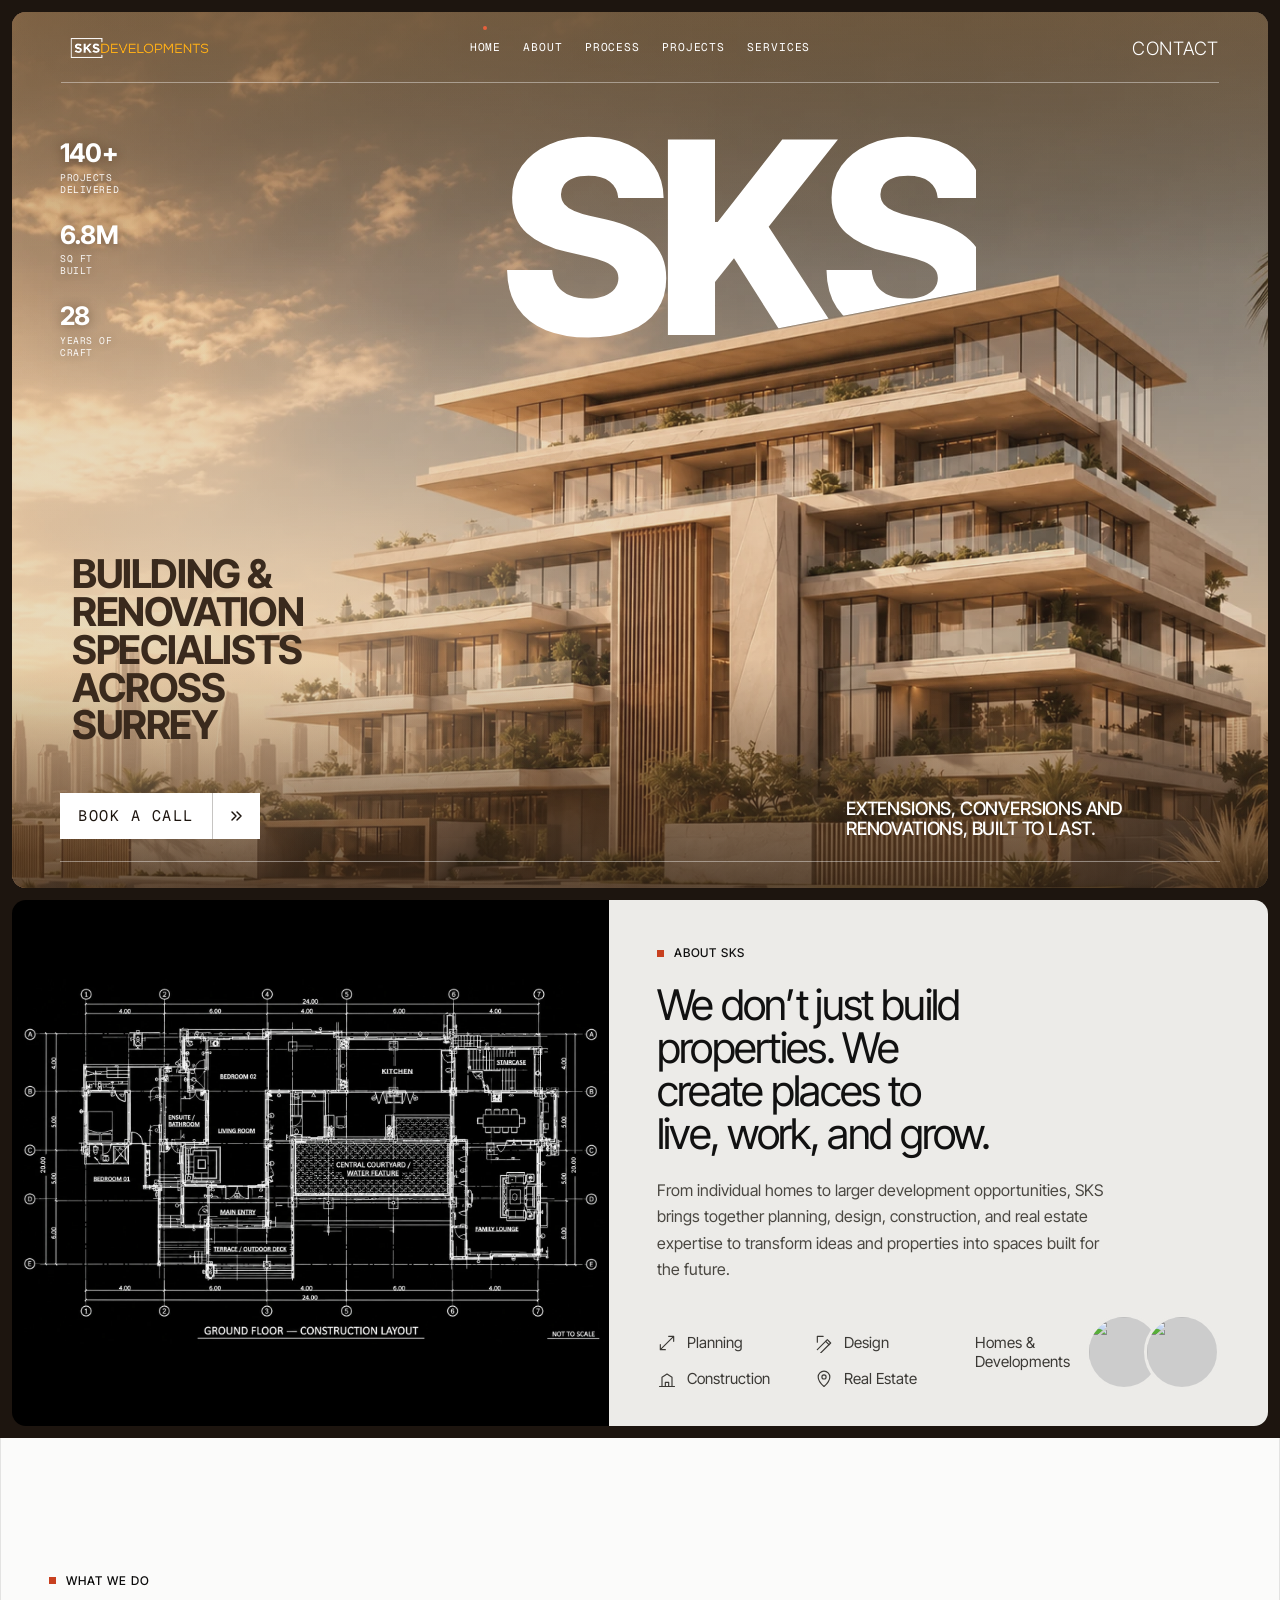
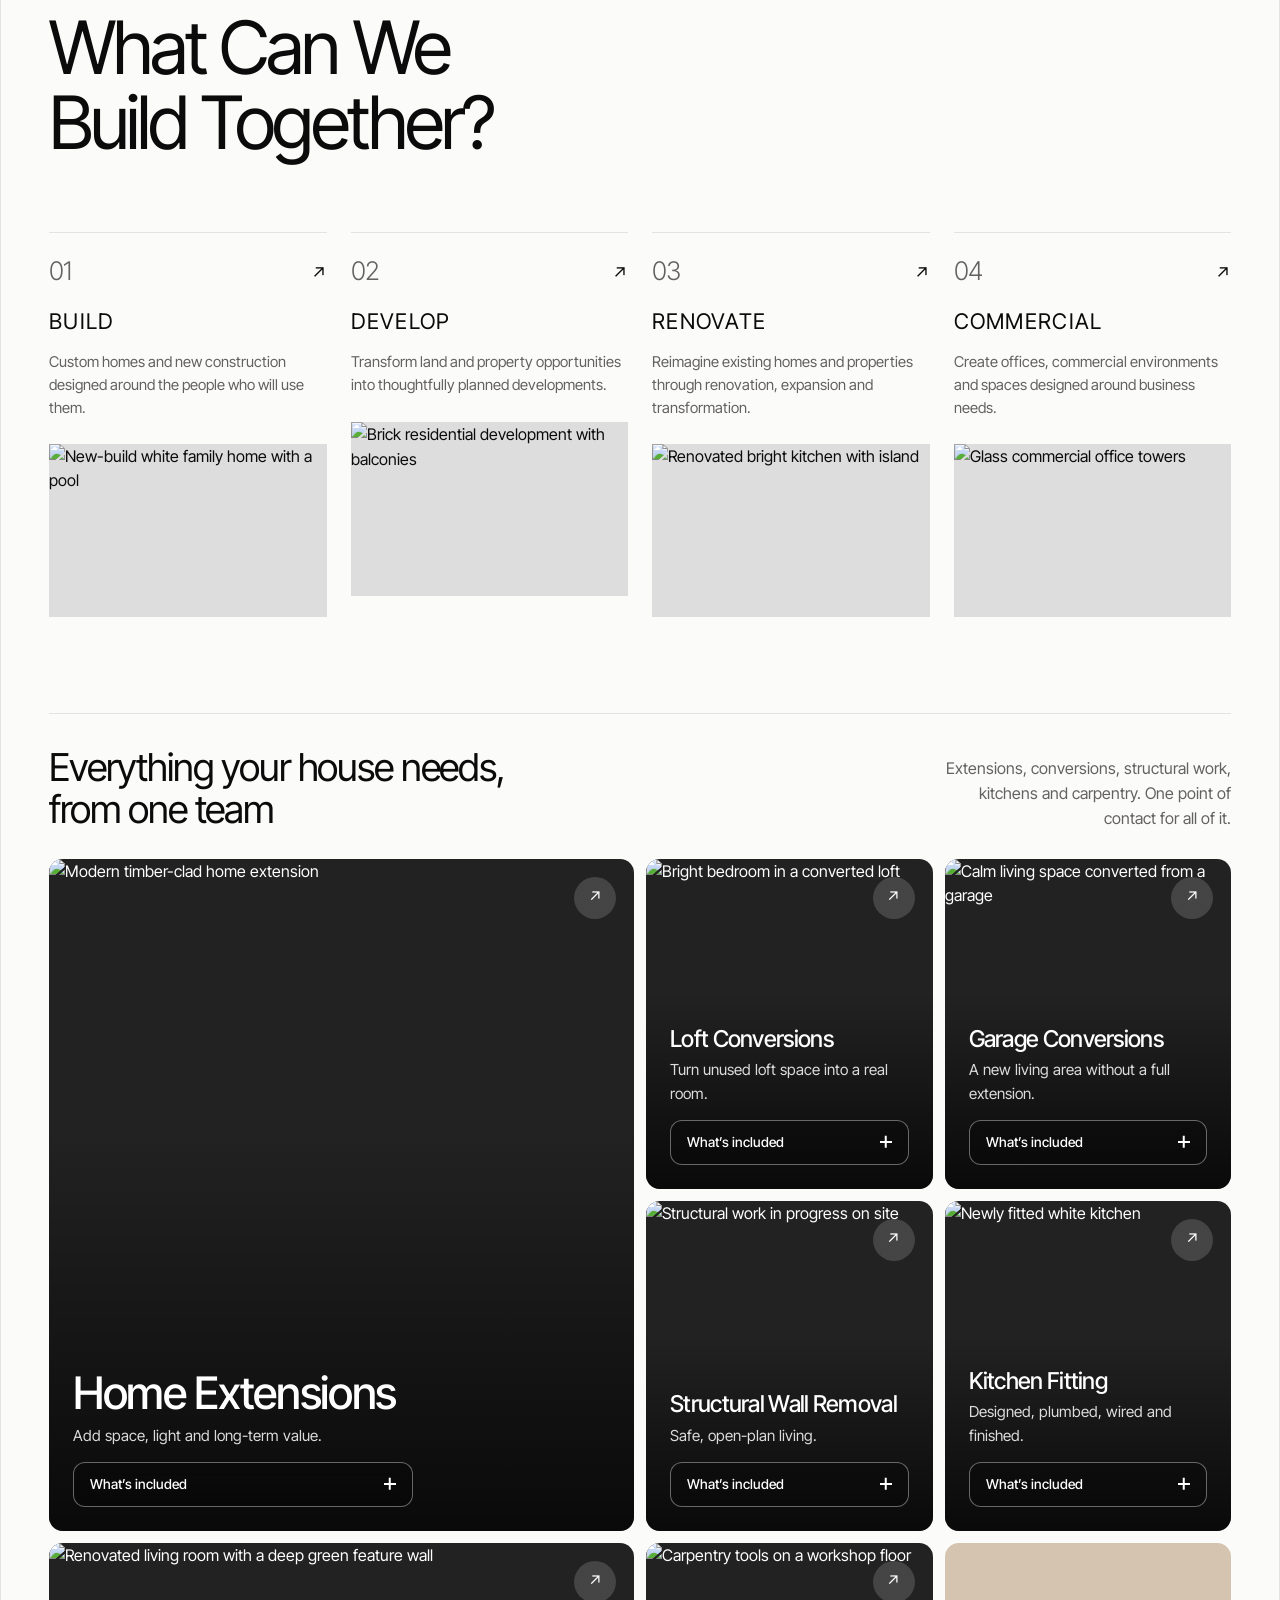
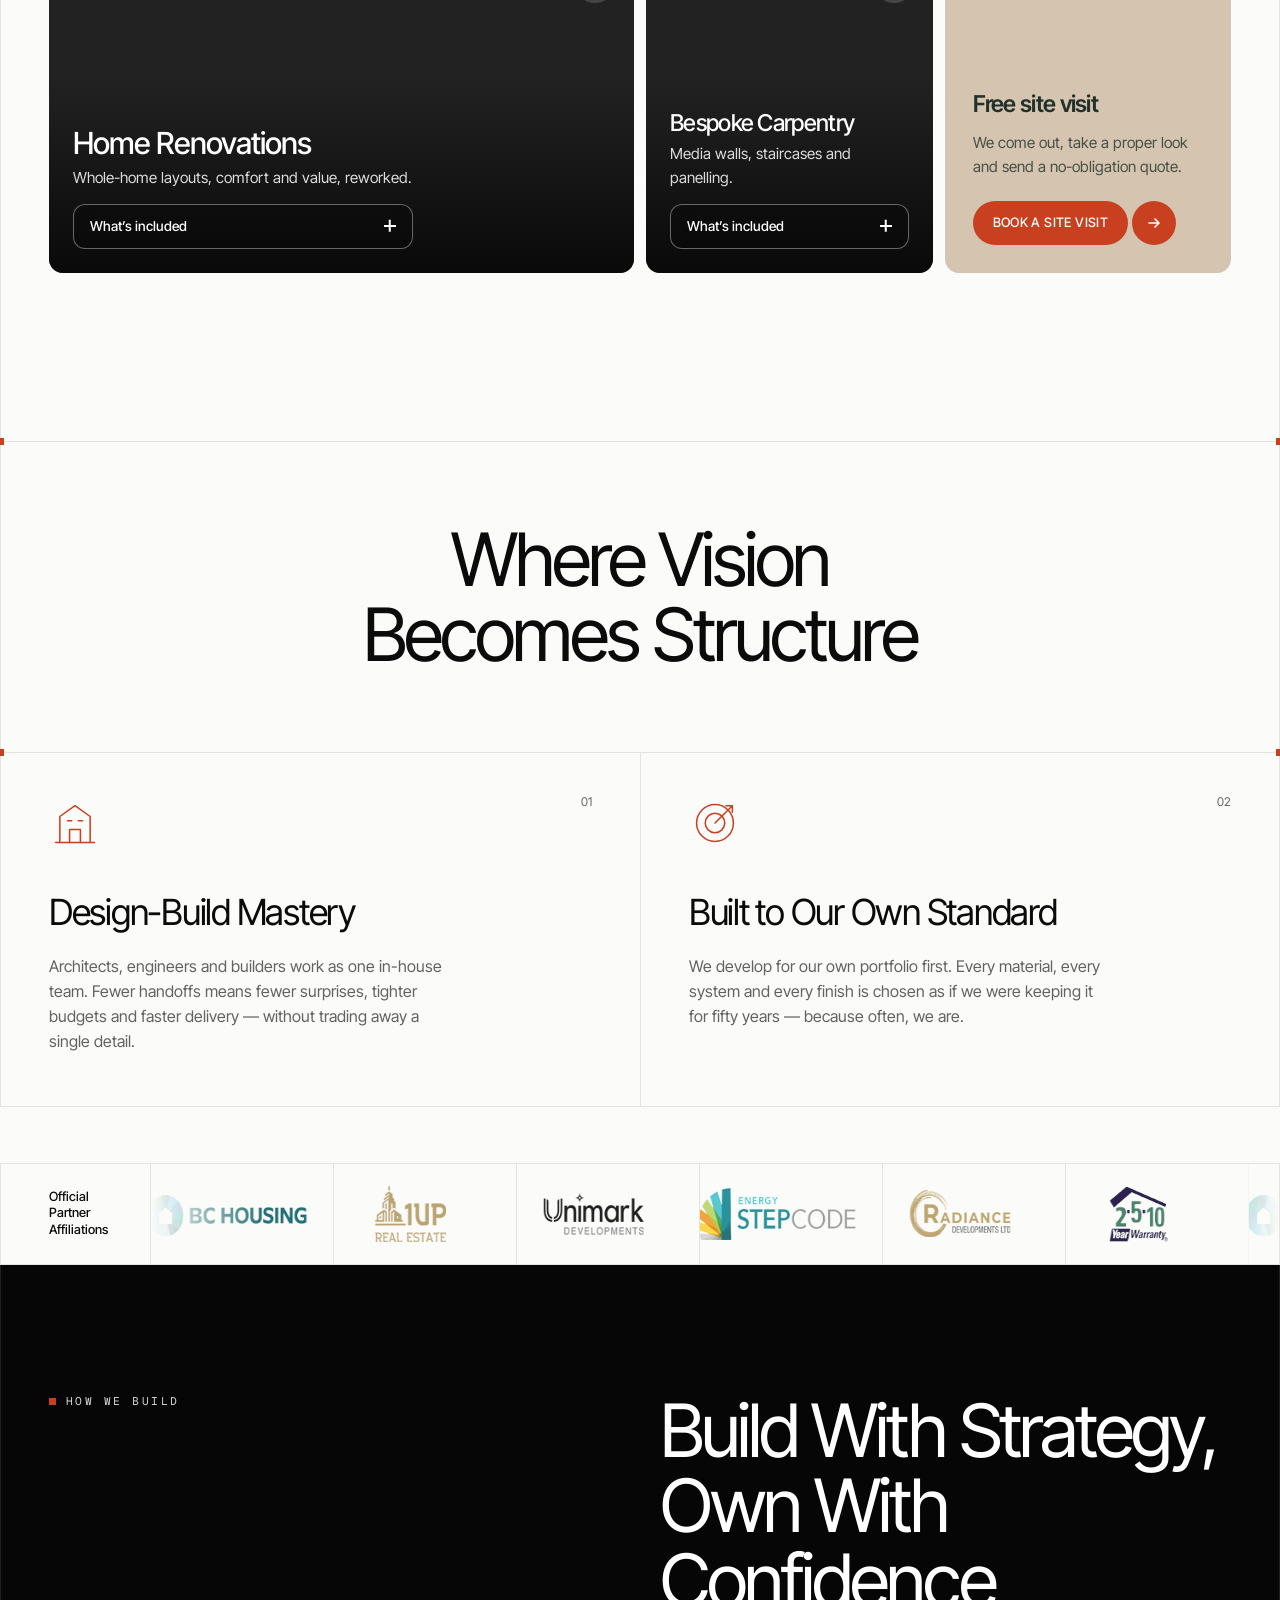
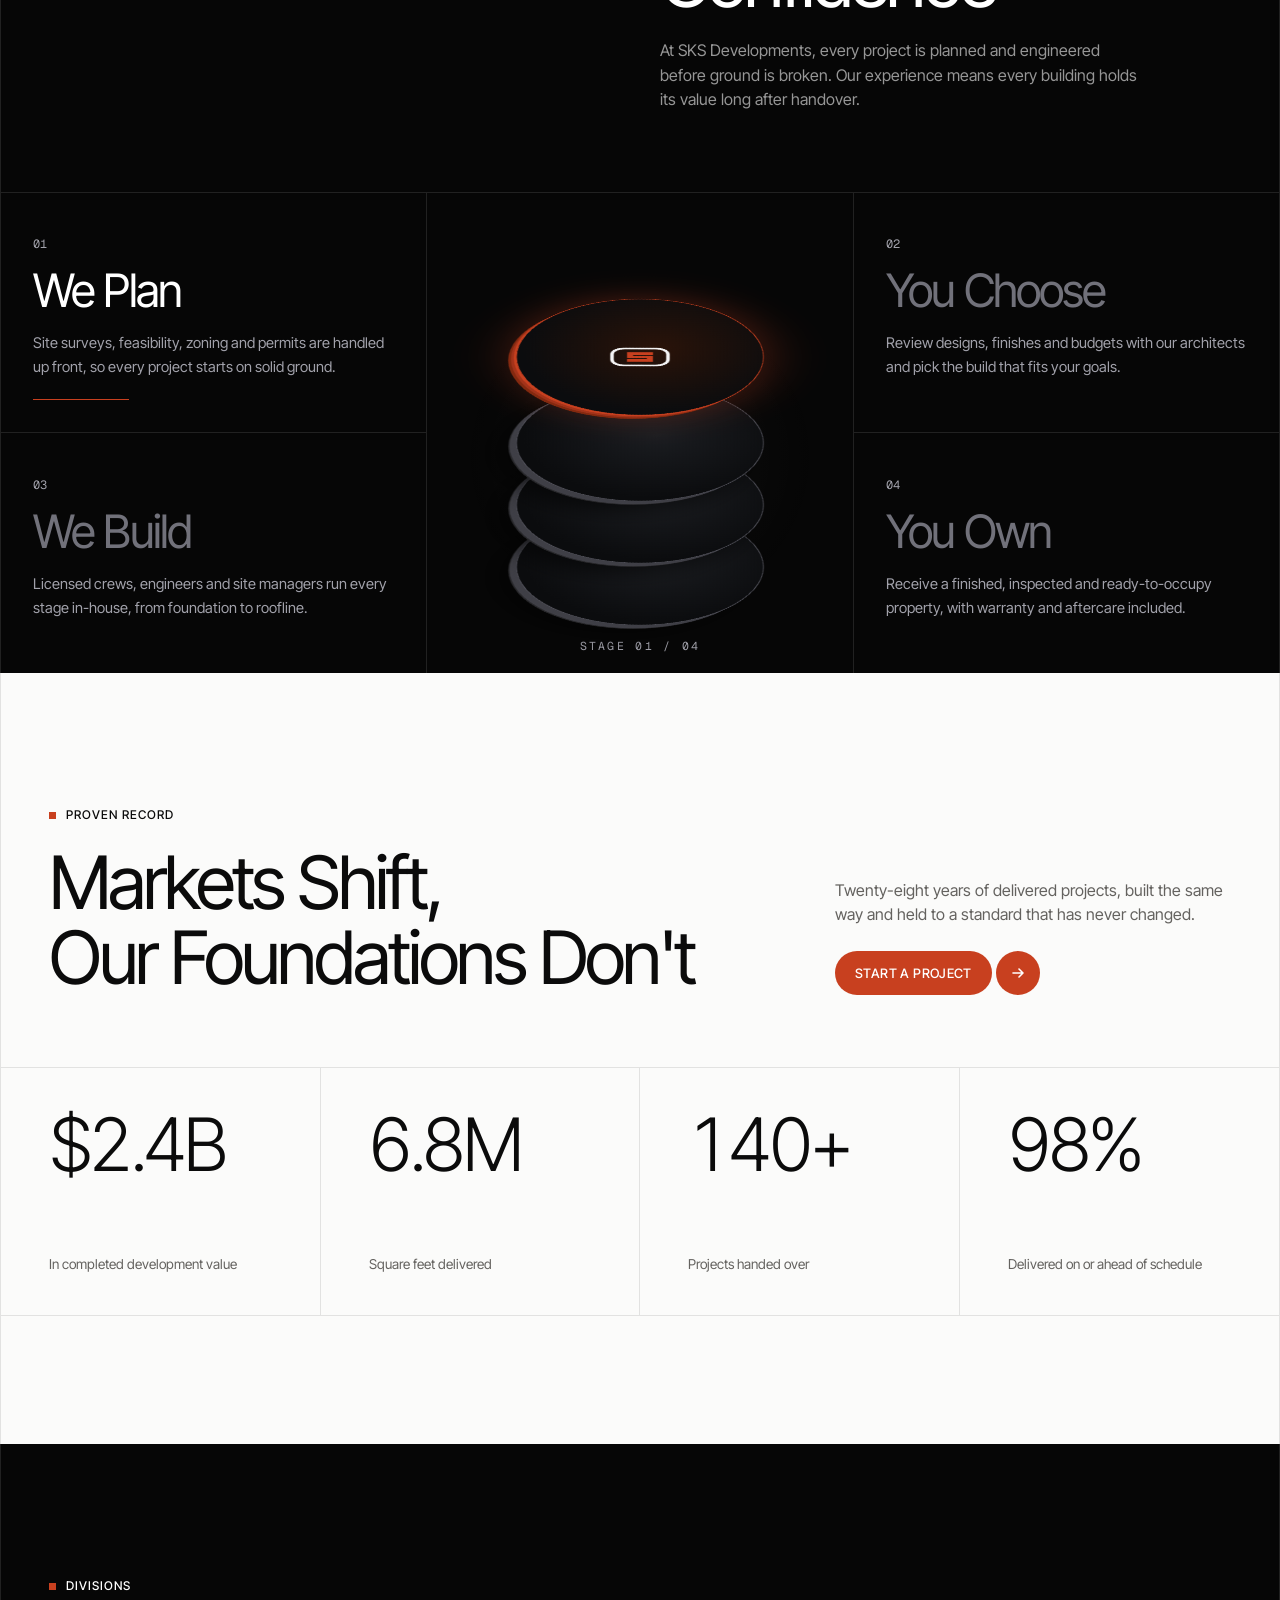
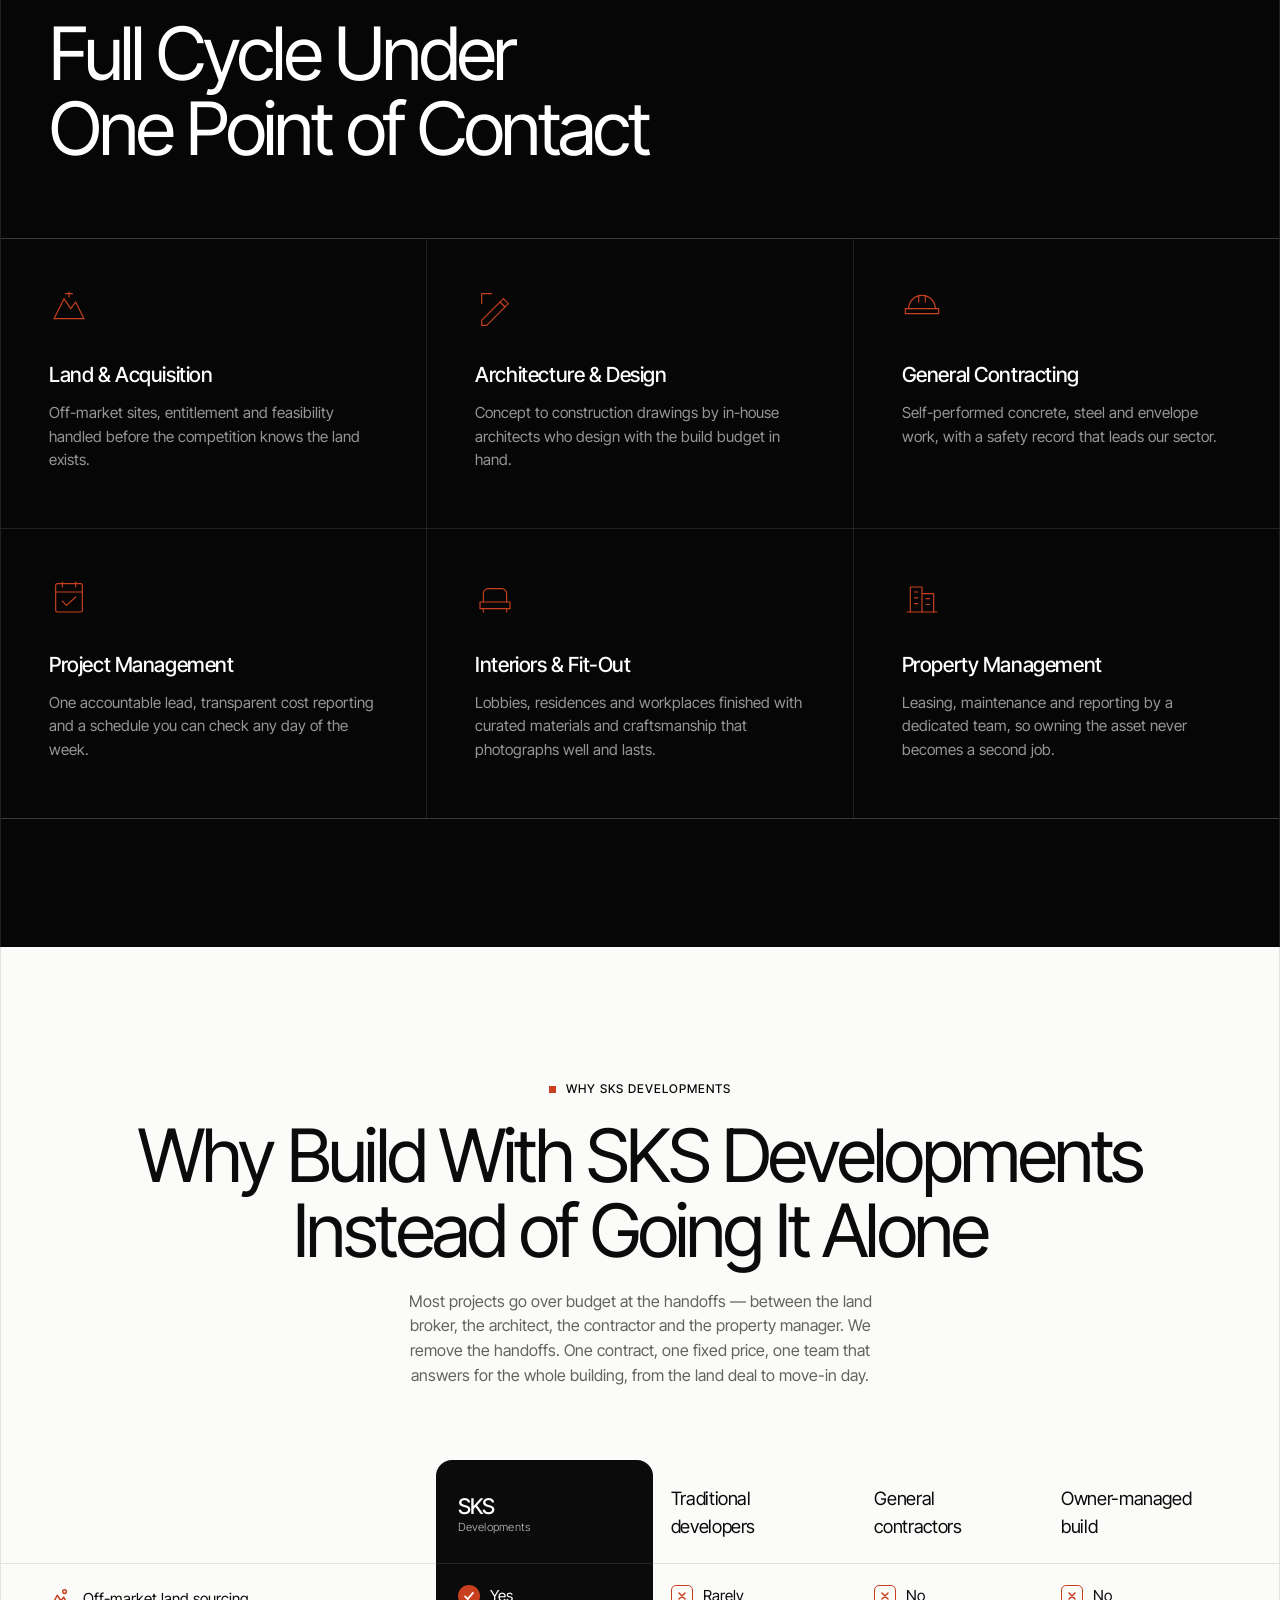
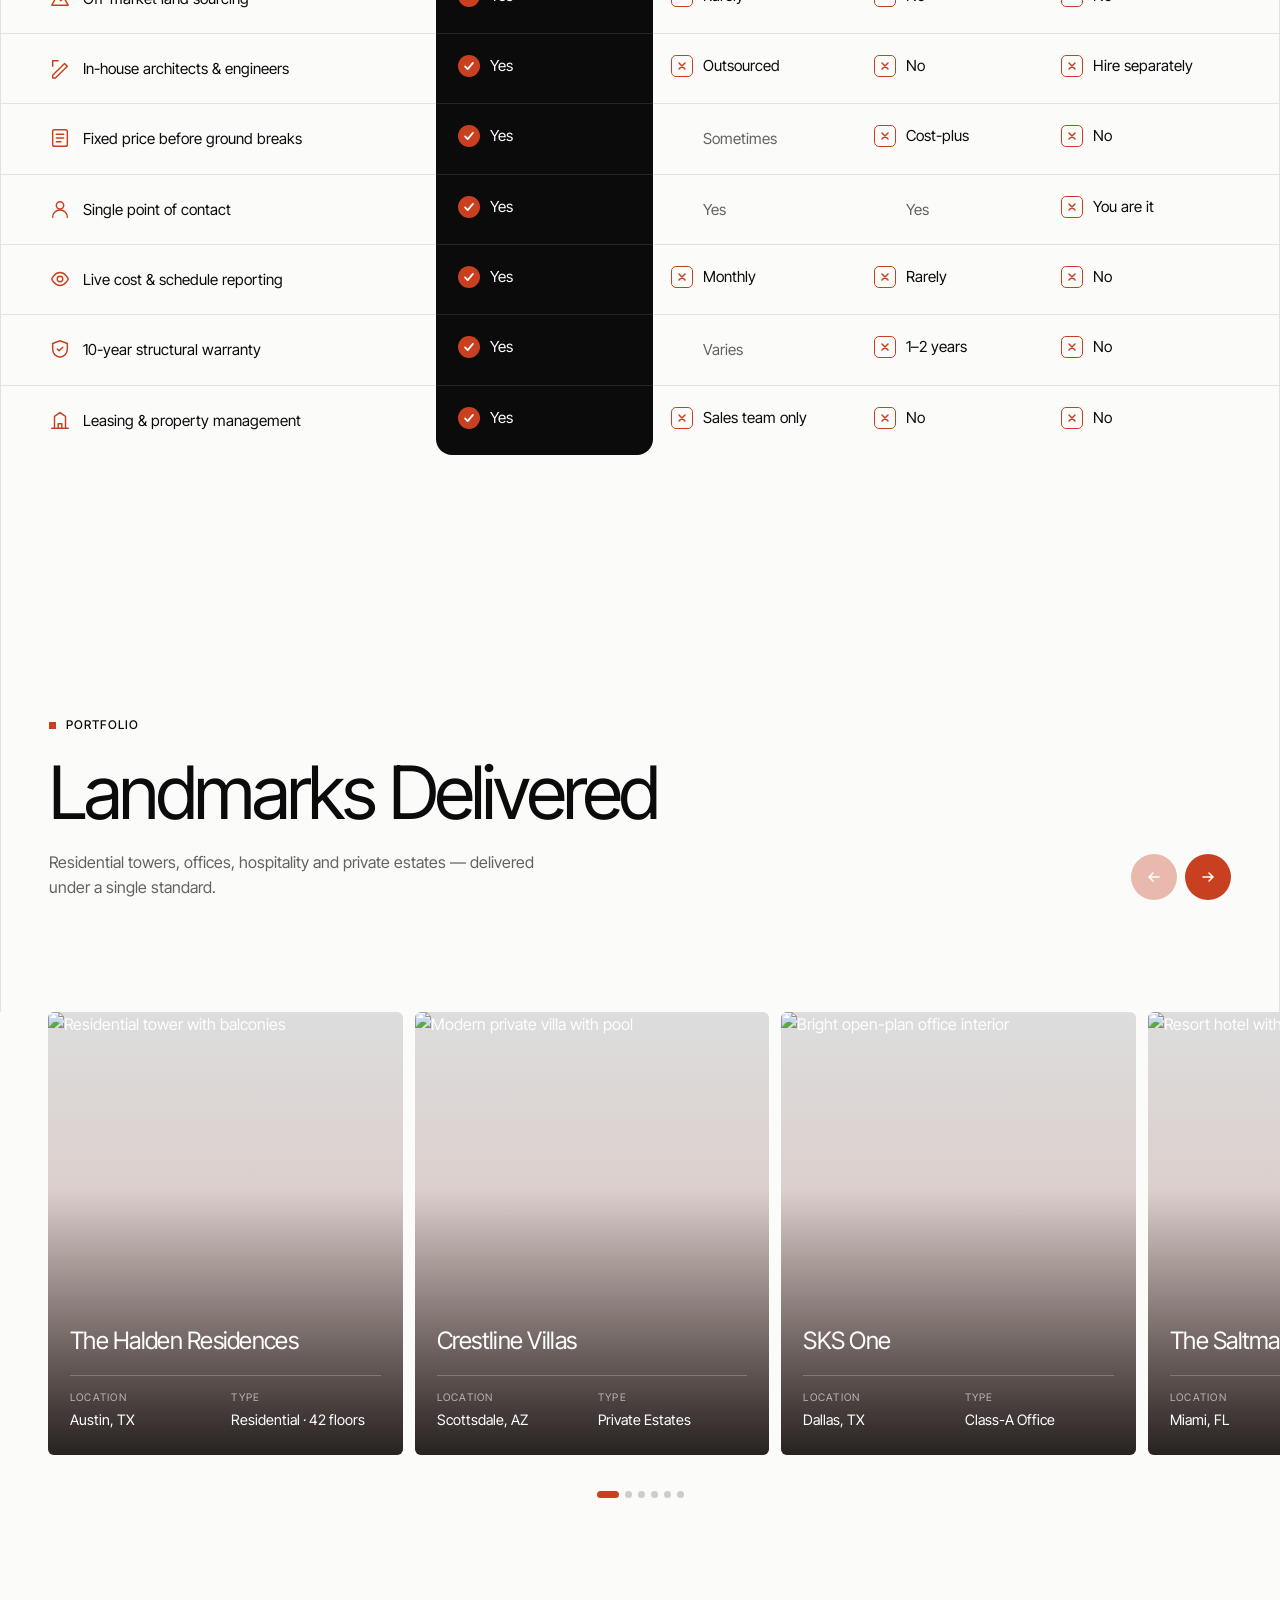
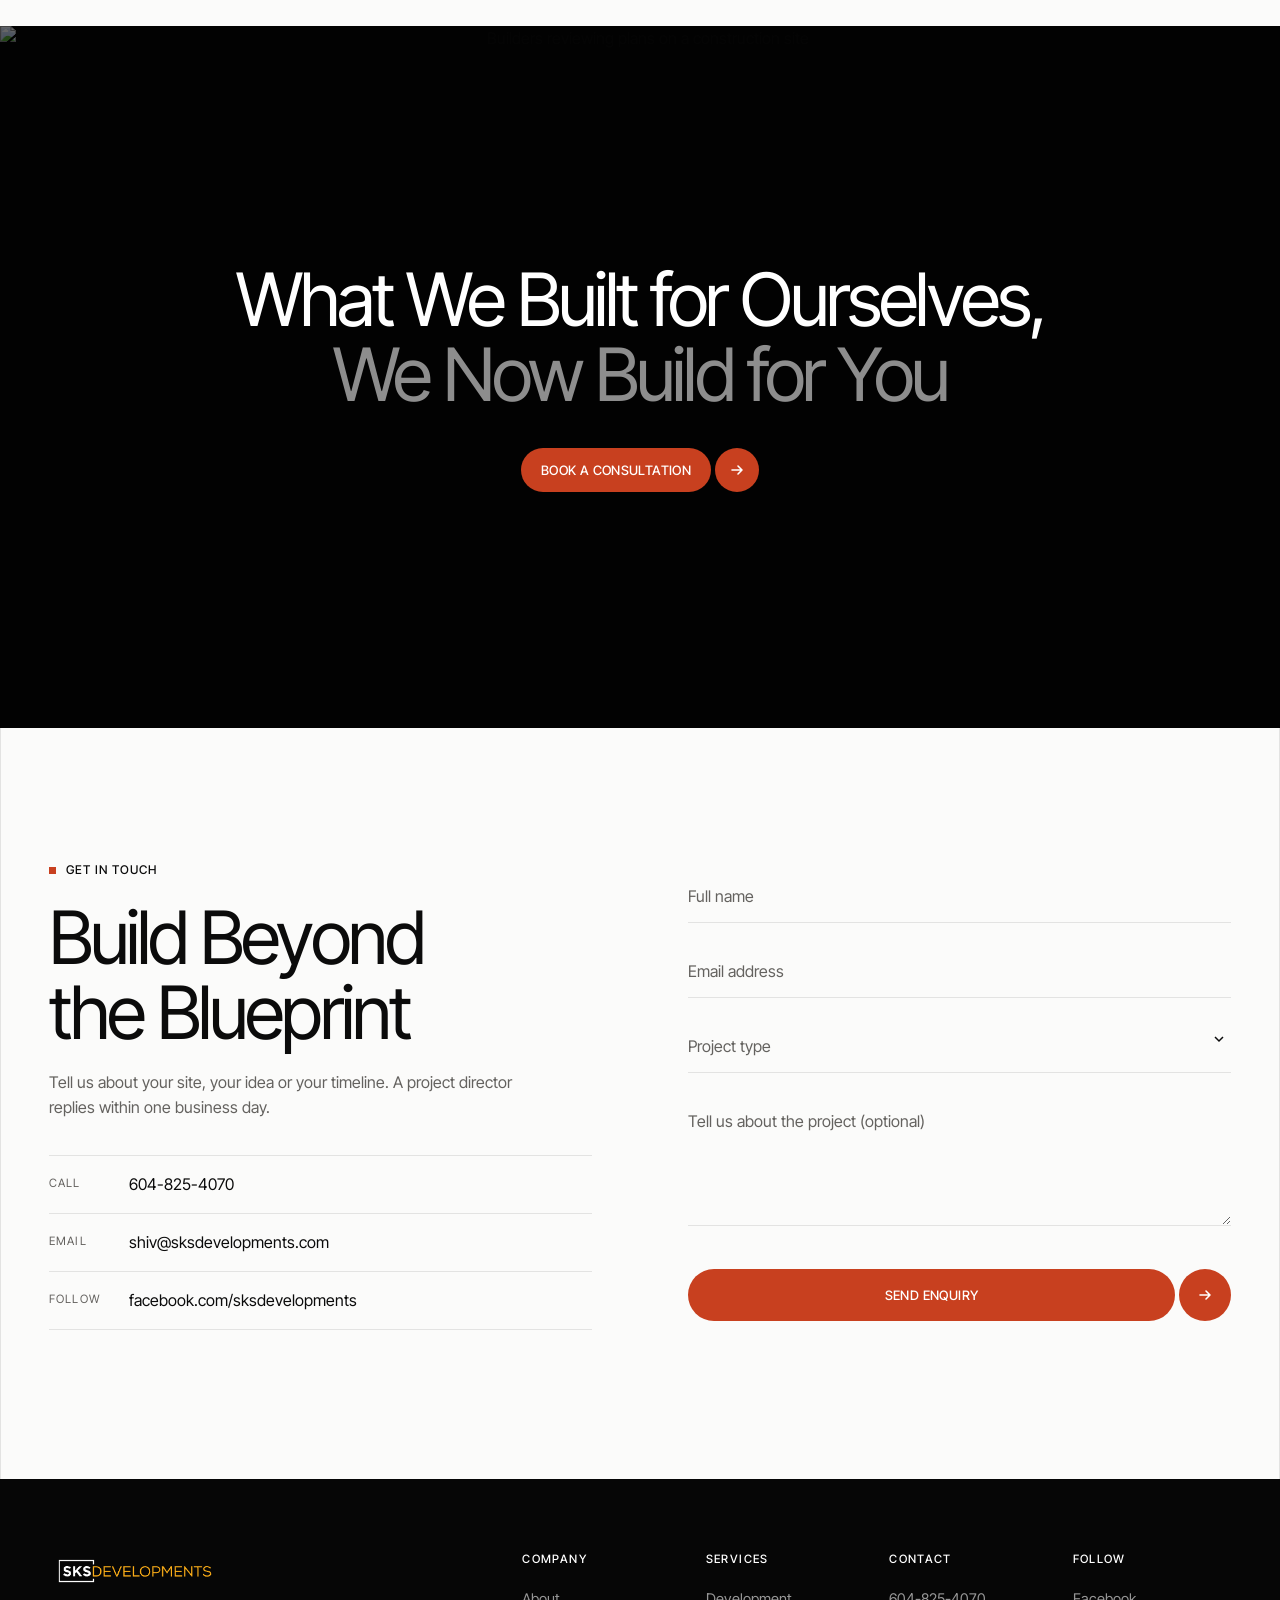
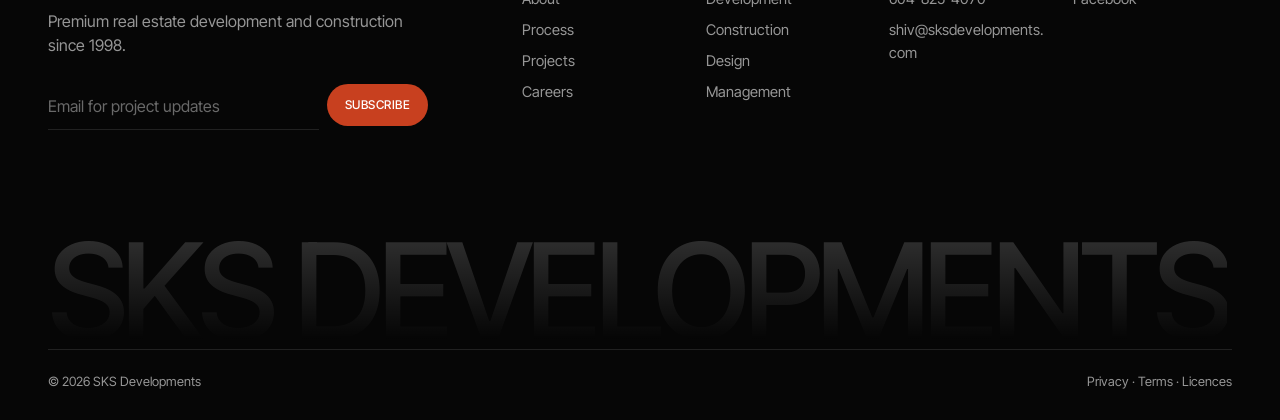
==== index.html @ fcfcc45a "SKS Developments landing page Static, mobile-first site: hero with layered building photo, About SKS" ====
<!doctype html>
<html lang="en">
<head>
  <meta charset="utf-8" />
  <meta name="viewport" content="width=device-width, initial-scale=1, viewport-fit=cover" />
  <title>SKS Developments | Real Estate Development & Construction</title>
  <meta name="description" content="SKS Developments plans, designs and builds premium residential, commercial and mixed-use landmarks — from land to keys, under one roof." />
  <meta name="theme-color" content="#0a0a0a" />
  <link rel="preconnect" href="https://fonts.googleapis.com" />
  <link rel="preconnect" href="https://fonts.gstatic.com" crossorigin />
  <link href="https://fonts.googleapis.com/css2?family=Geist+Mono:wght@400;500&family=Inter+Tight:wght@300;400;500;600;700;800&display=swap" rel="stylesheet" />
  <link rel="stylesheet" href="styles.css?v=31" />
  <script>
    document.documentElement.classList.add('js');
    try {
      if (!localStorage.getItem('sks-visited') && !matchMedia('(prefers-reduced-motion: reduce)').matches)
        document.documentElement.classList.add('is-loading');
    } catch (e) {}
  </script>
</head>
<body>
  <a class="skip" href="#main">Skip to content</a>

  <!-- first-visit loader -->
  <div class="loader" aria-hidden="true">
    <div class="loader__inner">
      <div class="loader__building">
        <span class="floor" style="--i:0;--w:100%"></span>
        <span class="floor" style="--i:1;--w:90%"></span>
        <span class="floor" style="--i:2;--w:96%"></span>
        <span class="floor" style="--i:3;--w:84%"></span>
        <span class="floor" style="--i:4;--w:90%"></span>
        <span class="floor" style="--i:5;--w:74%"></span>
        <span class="floor floor--roof" style="--i:6;--w:80%"></span>
        <span class="loader__crane"></span>
      </div>
      <p class="loader__brand"><span><img src="images/sks-logo-white.png" alt="" width="300" height="69" /></span></p>
      <div class="loader__meta"><span class="loader__status">Laying foundations</span><span class="loader__count">000</span></div>
      <div class="loader__bar"><span></span></div>
    </div>
  </div>

  <!-- ============ HEADER ============ -->
  <header class="header" id="top">
    <div class="header__inner">
      <a href="#top" class="logo" aria-label="SKS Developments home"><img class="logo__img" src="images/sks-logo-white.png" alt="SKS Developments" width="300" height="69" /></a>

      <nav class="nav" aria-label="Primary">
        <a href="#top">Home</a>
        <a href="#about-us">About</a>
        <a href="#process">Process</a>
        <a href="#portfolio">Projects</a>
        <a href="#services">Services</a>
      </nav>

      <a href="#contact" class="header__contact">Contact</a>

      <span class="header__progress" aria-hidden="true"></span>
      <button class="burger" aria-label="Open menu" aria-expanded="false" aria-controls="mobile-menu">
        <span></span><span></span>
      </button>
    </div>
  </header>

  <div class="menu" id="mobile-menu" aria-hidden="true">
    <nav class="menu__nav" aria-label="Mobile">
      <a href="#about-us"><small>01</small>About</a>
      <a href="#process"><small>02</small>Process</a>
      <a href="#services"><small>03</small>Services</a>
      <a href="#portfolio"><small>04</small>Projects</a>
      <a href="#contact"><small>05</small>Contact</a>
    </nav>
    <div class="menu__foot">
      <a href="tel:+16048254070">604-825-4070</a>
      <a href="mailto:shiv@sksdevelopments.com">shiv@sksdevelopments.com</a>
      <a href="https://www.facebook.com/sksdevelopments" target="_blank" rel="noopener">Facebook</a>
    </div>
  </div>

  <main id="main">

    <!-- ============ HERO ============ -->
    <section class="hero" aria-label="Introduction">
      <div class="hero__card">
        <div class="hero__media">
          <img src="images/hero-building.webp" alt="Terraced stone and glass residence at golden hour with a city skyline behind" fetchpriority="high" />
        </div>
        <!-- same photo again, cut to the building's outline and layered over the big word,
             so the building stands in front of "SKS" -->
        <div class="hero__front" aria-hidden="true">
          <img src="images/hero-building.webp" alt="" />
        </div>

        <div class="hero__inner">
          <p class="hero__brand" aria-hidden="true"><span>SKS</span></p>

          <ul class="hero__stats" aria-label="SKS Developments at a glance">
            <li><strong>140+</strong><span>Projects<br />delivered</span></li>
            <li><strong>6.8M</strong><span>Sq ft<br />built</span></li>
            <li><strong>28</strong><span>Years of<br />craft</span></li>
          </ul>

          <h1 class="hero__headline">
            <span class="hl"><span>Building &amp;</span></span>
            <span class="hl"><span>Renovation</span></span>
            <span class="hl"><span>Specialists</span></span>
            <span class="hl"><span>Across <span class="hl__break">Surrey</span></span></span>
          </h1>

          <div class="hero__bottom">
            <a href="#contact" class="boxbtn">
              <span class="boxbtn__label">Book a Call</span>
              <span class="boxbtn__icon" aria-hidden="true"><svg viewBox="0 0 16 16"><path d="m4 4 4 4-4 4M9 4l4 4-4 4"/></svg></span>
            </a>
            <p class="hero__tagline">Extensions, conversions and renovations, built to last.</p>
          </div>
          <a href="#about" class="hero__scrolldown">Scroll down<svg viewBox="0 0 24 24" aria-hidden="true"><path d="m5 9 7 7 7-7"/></svg></a>
        </div>
      </div>
    </section>

    <!-- ============ ABOUT SKS — blueprint + statement ============ -->
    <section class="split" id="about-us" aria-label="About SKS Developments">
      <div class="split__card">
        <div class="split__plan">
          <img class="split__plan-img" src="images/floor-plan.webp" alt="Ground floor construction layout: bedrooms, living room, kitchen, central courtyard with water feature, family lounge and terrace" loading="lazy" onerror="this.style.visibility='hidden'" />
        </div>

        <div class="split__text">
          <p class="eyebrow">About SKS</p>
          <h2 class="display split__title reveal">We don’t just build properties. We create places to live, work, and grow.</h2>
          <p class="split__lead reveal">From individual homes to larger development opportunities, SKS brings together planning, design, construction, and real estate expertise to transform ideas and properties into spaces built for the future.</p>

          <div class="split__foot">
            <ul class="split__facts">
              <li>
                <svg viewBox="0 0 24 24" aria-hidden="true"><path d="M4 20 20 4M14 4h6v6M4 14v6h6"/></svg>
                Planning
              </li>
              <li>
                <svg viewBox="0 0 24 24" aria-hidden="true"><path d="M4 20 16 8l4 4L8 24"/><path d="m14 10 4 4"/><path d="M4 4h7M4 4v7"/></svg>
                Design
              </li>
              <li>
                <svg viewBox="0 0 24 24" aria-hidden="true"><path d="M3 21h18M6 21V10l6-4 6 4v11"/><path d="M10 21v-5h4v5"/></svg>
                Construction
              </li>
              <li>
                <svg viewBox="0 0 24 24" aria-hidden="true"><path d="M12 21s-7-6.2-7-11.5A7 7 0 0 1 19 9.5C19 14.8 12 21 12 21z"/><circle cx="12" cy="9.5" r="2.5"/></svg>
                Real Estate
              </li>
            </ul>
            <div class="split__thumbs">
              <span>Homes &amp;<br />Developments</span>
              <div class="split__circles">
                <img src="https://images.unsplash.com/photo-1613490493576-7fde63acd811?auto=format&fit=crop&w=200&h=200&q=70" alt="" loading="lazy" />
                <img src="https://images.unsplash.com/photo-1600585154340-be6161a56a0c?auto=format&fit=crop&w=200&h=200&q=70" alt="" loading="lazy" />
              </div>
            </div>
          </div>
        </div>
      </div>
    </section>

    <!-- ============ WHAT WE DO — four ways + services, one section ============ -->
    <section class="section section--light" id="what-we-do">
      <div class="frame">
        <header class="sec-head sec-head--split">
          <div>
            <p class="eyebrow">What We Do</p>
            <h2 class="display reveal">What Can We<br />Build Together?</h2>
          </div>
          <p class="sec-head__side-note reveal">Four ways we turn ideas into meaningful spaces.</p>
        </header>

        <div class="ways">
          <a href="#contact" class="way reveal">
            <div class="way__top"><span class="way__num">01</span><span class="way__arrow" aria-hidden="true">↗</span></div>
            <h3>Build</h3>
            <p>Custom homes and new construction designed around the people who will use them.</p>
            <div class="way__img"><img src="https://images.unsplash.com/photo-1613977257363-707ba9348227?auto=format&fit=crop&w=900&q=70" alt="New-build white family home with a pool" loading="lazy" /></div>
          </a>
          <a href="#contact" class="way reveal">
            <div class="way__top"><span class="way__num">02</span><span class="way__arrow" aria-hidden="true">↗</span></div>
            <h3>Develop</h3>
            <p>Transform land and property opportunities into thoughtfully planned developments.</p>
            <div class="way__img"><img src="https://images.unsplash.com/photo-1574362848149-11496d93a7c7?auto=format&fit=crop&w=900&q=70" alt="Brick residential development with balconies" loading="lazy" /></div>
          </a>
          <a href="#contact" class="way reveal">
            <div class="way__top"><span class="way__num">03</span><span class="way__arrow" aria-hidden="true">↗</span></div>
            <h3>Renovate</h3>
            <p>Reimagine existing homes and properties through renovation, expansion and transformation.</p>
            <div class="way__img"><img src="https://images.unsplash.com/photo-1588854337221-4cf9fa96059c?auto=format&fit=crop&w=900&q=70" alt="Renovated bright kitchen with island" loading="lazy" /></div>
          </a>
          <a href="#contact" class="way reveal">
            <div class="way__top"><span class="way__num">04</span><span class="way__arrow" aria-hidden="true">↗</span></div>
            <h3>Commercial</h3>
            <p>Create offices, commercial environments and spaces designed around business needs.</p>
            <div class="way__img"><img src="https://images.unsplash.com/photo-1486406146926-c627a92ad1ab?auto=format&fit=crop&w=900&q=70" alt="Glass commercial office towers" loading="lazy" /></div>
          </a>
        </div>

        <div class="wwd-sub">
          <h3 class="wwd-sub__title reveal">Everything your house needs, from one team</h3>
          <p class="sec-head__side-note reveal">Extensions, conversions, structural work, kitchens and carpentry. One point of contact for all of it.</p>
        </div>

        <div class="svc-grid">
          <article class="svc svc--xl reveal">
            <img src="https://images.unsplash.com/photo-1600566753190-17f0baa2a6c3?auto=format&fit=crop&w=1400&q=70" alt="Modern timber-clad home extension" loading="lazy" />
            <a href="#contact" class="svc__arrow" aria-label="Get a quote for Home Extensions">↗</a>
            <div class="svc__body">
              <h3>Home Extensions</h3>
              <p class="svc__line">Add space, light and long-term value.</p>
              <button type="button" class="svc__toggle" aria-expanded="false" aria-controls="svc-more-1">
                What’s included <span class="svc__plus" aria-hidden="true"></span>
              </button>
              <div class="svc__more" id="svc-more-1">
                <ul>
                <li>Single and double storey extensions</li>
                <li>Designed to match your existing home</li>
                <li>Fully managed build from start to finish</li>
                </ul>
              </div>
            </div>
          </article>
          <article class="svc reveal">
            <img src="https://images.unsplash.com/photo-1505693416388-ac5ce068fe85?auto=format&fit=crop&w=900&q=70" alt="Bright bedroom in a converted loft" loading="lazy" />
            <a href="#contact" class="svc__arrow" aria-label="Get a quote for Loft Conversions">↗</a>
            <div class="svc__body">
              <h3>Loft Conversions</h3>
              <p class="svc__line">Turn unused loft space into a real room.</p>
              <button type="button" class="svc__toggle" aria-expanded="false" aria-controls="svc-more-2">
                What’s included <span class="svc__plus" aria-hidden="true"></span>
              </button>
              <div class="svc__more" id="svc-more-2">
                <ul>
                <li>Extra bedroom, office or living space</li>
                <li>Designed to maximise natural light</li>
                <li>Fully compliant with building regulations</li>
                </ul>
              </div>
            </div>
          </article>
          <article class="svc reveal">
            <img src="https://images.unsplash.com/photo-1513694203232-719a280e022f?auto=format&fit=crop&w=900&q=70" alt="Calm living space converted from a garage" loading="lazy" />
            <a href="#contact" class="svc__arrow" aria-label="Get a quote for Garage Conversions">↗</a>
            <div class="svc__body">
              <h3>Garage Conversions</h3>
              <p class="svc__line">A new living area without a full extension.</p>
              <button type="button" class="svc__toggle" aria-expanded="false" aria-controls="svc-more-3">
                What’s included <span class="svc__plus" aria-hidden="true"></span>
              </button>
              <div class="svc__more" id="svc-more-3">
                <ul>
                <li>Ideal for offices, gyms or bedrooms</li>
                <li>Insulation and structural upgrades included</li>
                <li>Designed to blend with your home</li>
                </ul>
              </div>
            </div>
          </article>
          <article class="svc reveal">
            <img src="https://images.unsplash.com/photo-1504307651254-35680f356dfd?auto=format&fit=crop&w=900&q=70" alt="Structural work in progress on site" loading="lazy" />
            <a href="#contact" class="svc__arrow" aria-label="Get a quote for Structural Wall Removal">↗</a>
            <div class="svc__body">
              <h3>Structural Wall Removal</h3>
              <p class="svc__line">Safe, open-plan living.</p>
              <button type="button" class="svc__toggle" aria-expanded="false" aria-controls="svc-more-4">
                What’s included <span class="svc__plus" aria-hidden="true"></span>
              </button>
              <div class="svc__more" id="svc-more-4">
                <ul>
                <li>Load-bearing wall removals</li>
                <li>Steel beam installation where required</li>
                <li>Modern open-plan layouts</li>
                </ul>
              </div>
            </div>
          </article>
          <article class="svc reveal">
            <img src="https://images.unsplash.com/photo-1556911220-bff31c812dba?auto=format&fit=crop&w=900&q=70" alt="Newly fitted white kitchen" loading="lazy" />
            <a href="#contact" class="svc__arrow" aria-label="Get a quote for Kitchen Fitting">↗</a>
            <div class="svc__body">
              <h3>Kitchen Fitting</h3>
              <p class="svc__line">Designed, plumbed, wired and finished.</p>
              <button type="button" class="svc__toggle" aria-expanded="false" aria-controls="svc-more-5">
                What’s included <span class="svc__plus" aria-hidden="true"></span>
              </button>
              <div class="svc__more" id="svc-more-5">
                <ul>
                <li>Kitchen design and layout planning</li>
                <li>Plumbing, electrics and appliance fitting</li>
                <li>High-quality finishing and carpentry</li>
                </ul>
              </div>
            </div>
          </article>
          <article class="svc svc--wide reveal">
            <img src="https://images.unsplash.com/photo-1615873968403-89e068629265?auto=format&fit=crop&w=1400&q=70" alt="Renovated living room with a deep green feature wall" loading="lazy" />
            <a href="#contact" class="svc__arrow" aria-label="Get a quote for Home Renovations">↗</a>
            <div class="svc__body">
              <h3>Home Renovations</h3>
              <p class="svc__line">Whole-home layouts, comfort and value, reworked.</p>
              <button type="button" class="svc__toggle" aria-expanded="false" aria-controls="svc-more-6">
                What’s included <span class="svc__plus" aria-hidden="true"></span>
              </button>
              <div class="svc__more" id="svc-more-6">
                <ul>
                <li>Full layout redesign and reconfiguration</li>
                <li>Rewiring, re-plumbing and heating upgrades</li>
                <li>Flooring, plastering and decoration</li>
                </ul>
              </div>
            </div>
          </article>
          <article class="svc reveal">
            <img src="https://images.unsplash.com/photo-1504148455328-c376907d081c?auto=format&fit=crop&w=900&q=70" alt="Carpentry tools on a workshop floor" loading="lazy" />
            <a href="#contact" class="svc__arrow" aria-label="Get a quote for Bespoke Carpentry">↗</a>
            <div class="svc__body">
              <h3>Bespoke Carpentry</h3>
              <p class="svc__line">Media walls, staircases and panelling.</p>
              <button type="button" class="svc__toggle" aria-expanded="false" aria-controls="svc-more-7">
                What’s included <span class="svc__plus" aria-hidden="true"></span>
              </button>
              <div class="svc__more" id="svc-more-7">
                <ul>
                <li>Media walls and custom storage</li>
                <li>Staircase remodelling and upgrades</li>
                <li>Wall panelling and detailed finishes</li>
                </ul>
              </div>
            </div>
          </article>
          <div class="svc svc--cta reveal">
            <h3>Free site visit</h3>
            <p>We come out, take a proper look and send a no-obligation quote.</p>
            <a href="#contact" class="btn">
              <span class="btn__label">Book a site visit</span>
              <span class="btn__icon" aria-hidden="true"><svg viewBox="0 0 16 16"><path d="M3 8h10M9 4l4 4-4 4"/></svg></span>
            </a>
          </div>
        </div>
      </div>
    </section>

    <!-- ============ INTRO / PILLARS ============ -->
    <section class="section section--light" id="about">
      <div class="frame">
        <div class="frame__title">
          <i class="tick tick--tl"></i><i class="tick tick--tr"></i><i class="tick tick--bl"></i><i class="tick tick--br"></i>
          <h2 class="display reveal">Where Vision<br />Becomes Structure</h2>
        </div>

        <div class="pillars">
          <article class="pillar reveal">
            <span class="pillar__num">01</span>
            <svg class="icon icon--lg" viewBox="0 0 48 48" aria-hidden="true">
              <path d="M6 42h36M10 42V18l14-10 14 10v24"/><path d="M19 42V30h10v12"/><path d="M17 22h4M27 22h4"/>
            </svg>
            <h3 class="pillar__title">Design-Build Mastery</h3>
            <p>Architects, engineers and builders work as one in-house team. Fewer handoffs means fewer surprises, tighter budgets and faster delivery — without trading away a single detail.</p>
          </article>
          <article class="pillar reveal">
            <span class="pillar__num">02</span>
            <svg class="icon icon--lg" viewBox="0 0 48 48" aria-hidden="true">
              <circle cx="24" cy="24" r="17"/><circle cx="24" cy="24" r="9"/><path d="M24 24 40 8M34 8h6v6"/>
            </svg>
            <h3 class="pillar__title">Built to Our Own Standard</h3>
            <p>We develop for our own portfolio first. Every material, every system and every finish is chosen as if we were keeping it for fifty years — because often, we are.</p>
          </article>
        </div>
      </div>

      <!-- partners marquee -->
      <div class="partners">
        <div class="partners__label">Official Partner<br />Affiliations</div>
        <div class="marquee" aria-label="Official partner affiliations">
          <div class="marquee__track">
            <span class="partner"><img src="images/partners/bc-housing.png" alt="BC Housing" width="190" height="150" loading="lazy" /></span>
            <span class="partner"><img src="images/partners/1up-real-estate.png" alt="1UP Real Estate" width="190" height="150" loading="lazy" /></span>
            <span class="partner"><img src="images/partners/unimark-developments.png" alt="Unimark Developments" width="190" height="150" loading="lazy" /></span>
            <span class="partner"><img src="images/partners/energy-step-code.png" alt="Energy Step Code" width="190" height="150" loading="lazy" /></span>
            <span class="partner"><img src="images/partners/radiance-developments.png" alt="Radiance Developments Ltd" width="190" height="150" loading="lazy" /></span>
            <span class="partner"><img src="images/partners/2-5-10-warranty.png" alt="2-5-10 Year Warranty" width="190" height="150" loading="lazy" /></span>
            <span class="partner" aria-hidden="true"><img src="images/partners/bc-housing.png" alt="" width="190" height="150" loading="lazy" /></span>
            <span class="partner" aria-hidden="true"><img src="images/partners/1up-real-estate.png" alt="" width="190" height="150" loading="lazy" /></span>
            <span class="partner" aria-hidden="true"><img src="images/partners/unimark-developments.png" alt="" width="190" height="150" loading="lazy" /></span>
            <span class="partner" aria-hidden="true"><img src="images/partners/energy-step-code.png" alt="" width="190" height="150" loading="lazy" /></span>
            <span class="partner" aria-hidden="true"><img src="images/partners/radiance-developments.png" alt="" width="190" height="150" loading="lazy" /></span>
            <span class="partner" aria-hidden="true"><img src="images/partners/2-5-10-warranty.png" alt="" width="190" height="150" loading="lazy" /></span>
          </div>
        </div>
      </div>
    </section>

    <!-- ============ PROCESS ============ -->
    <section class="section section--dark" id="process">
      <div class="frame frame--dark process-frame">
        <header class="process-head">
          <p class="eyebrow eyebrow--mono">How We Build</p>
          <div>
            <h2 class="display reveal">Build With Strategy,<br />Own With Confidence</h2>
            <p class="sec-head__lead reveal">At SKS Developments, every project is planned and engineered before ground is broken. Our experience means every building holds its value long after handover.</p>
          </div>
        </header>

        <div class="process">
          <div class="step step--1 is-active" data-step="0">
            <span class="step__num">01</span>
            <h3 class="step__title"><button type="button" class="step__btn" aria-pressed="true">We Plan</button></h3>
            <p>Site surveys, feasibility, zoning and permits are handled up front, so every project starts on solid ground.</p>
            <span class="step__bar" aria-hidden="true"></span>
          </div>
          <div class="step step--2" data-step="1">
            <span class="step__num">02</span>
            <h3 class="step__title"><button type="button" class="step__btn" aria-pressed="false">You Choose</button></h3>
            <p>Review designs, finishes and budgets with our architects and pick the build that fits your goals.</p>
            <span class="step__bar" aria-hidden="true"></span>
          </div>
          <div class="step step--3" data-step="2">
            <span class="step__num">03</span>
            <h3 class="step__title"><button type="button" class="step__btn" aria-pressed="false">We Build</button></h3>
            <p>Licensed crews, engineers and site managers run every stage in-house, from foundation to roofline.</p>
            <span class="step__bar" aria-hidden="true"></span>
          </div>
          <div class="step step--4" data-step="3">
            <span class="step__num">04</span>
            <h3 class="step__title"><button type="button" class="step__btn" aria-pressed="false">You Own</button></h3>
            <p>Receive a finished, inspected and ready-to-occupy property, with warranty and aftercare included.</p>
            <span class="step__bar" aria-hidden="true"></span>
          </div>

          <div class="stage" aria-hidden="true">
            <div class="stage__stack">
            <div class="disc is-active" data-disc="0" style="--k:0">
              <div class="disc__face">
                <svg class="disc__logo" viewBox="0 0 64 64"><rect x="4" y="14" width="56" height="36" rx="12" fill="none" stroke="#f4f4f5" stroke-width="3.5"/><path d="M19 22h26v6H25v2h20v12H19v-6h20v-2H19z" fill="#c8401f"/></svg>
              </div>
            </div>
            <div class="disc" data-disc="1" style="--k:1">
              <div class="disc__face"></div>
            </div>
            <div class="disc" data-disc="2" style="--k:2">
              <div class="disc__face"></div>
            </div>
            <div class="disc" data-disc="3" style="--k:3">
              <div class="disc__face"></div>
            </div>
            </div>
            <p class="stage__count">Stage <span class="stage__num">01</span> / 04</p>
          </div>
        </div>
      </div>
    </section>

    <!-- ============ STATS ============ -->
    <section class="section section--light" id="record">
      <div class="frame">
        <header class="sec-head sec-head--split">
          <div>
            <p class="eyebrow">Proven Record</p>
            <h2 class="display reveal">Markets Shift,<br />Our Foundations Don't</h2>
          </div>
          <div class="sec-head__side reveal">
            <p>Twenty-eight years of delivered projects, built the same way and held to a standard that has never changed.</p>
            <a href="#contact" class="btn">
              <span class="btn__label">Start a Project</span>
              <span class="btn__icon" aria-hidden="true"><svg viewBox="0 0 16 16"><path d="M3 8h10M9 4l4 4-4 4"/></svg></span>
            </a>
          </div>
        </header>

        <div class="stats">
          <div class="stat">
            <p class="stat__value"><span>$</span><span class="count" data-to="2.4" data-decimals="1">0</span><span>B</span></p>
            <p class="stat__label">In completed development value</p>
          </div>
          <div class="stat">
            <p class="stat__value"><span class="count" data-to="6.8" data-decimals="1">0</span><span>M</span></p>
            <p class="stat__label">Square feet delivered</p>
          </div>
          <div class="stat">
            <p class="stat__value"><span class="count" data-to="140">0</span><span>+</span></p>
            <p class="stat__label">Projects handed over</p>
          </div>
          <div class="stat">
            <p class="stat__value"><span class="count" data-to="98">0</span><span>%</span></p>
            <p class="stat__label">Delivered on or ahead of schedule</p>
          </div>
        </div>
      </div>
    </section>

    <!-- ============ SERVICES ============ -->
    <section class="section section--dark" id="services">
      <div class="frame frame--dark">
        <header class="sec-head">
          <p class="eyebrow">Divisions</p>
          <h2 class="display reveal">Full Cycle Under<br />One Point of Contact</h2>
        </header>

        <div class="services">
          <article class="service reveal">
            <svg class="icon" viewBox="0 0 48 48" aria-hidden="true"><path d="M6 38 18 14l8 12 6-8 10 20z"/><path d="M24 6v6M20 8h8"/></svg>
            <h3>Land &amp; Acquisition</h3>
            <p>Off-market sites, entitlement and feasibility handled before the competition knows the land exists.</p>
          </article>
          <article class="service reveal">
            <svg class="icon" viewBox="0 0 48 48" aria-hidden="true"><path d="M8 40 34 14l6 6-26 26H8z"/><path d="m30 18 6 6"/><path d="M8 8h12M8 8v12"/></svg>
            <h3>Architecture &amp; Design</h3>
            <p>Concept to construction drawings by in-house architects who design with the build budget in hand.</p>
          </article>
          <article class="service reveal">
            <svg class="icon" viewBox="0 0 48 48" aria-hidden="true"><path d="M8 26a16 16 0 0 1 32 0"/><path d="M4 26h40v6H4z"/><path d="M20 10v8M28 10v8"/></svg>
            <h3>General Contracting</h3>
            <p>Self-performed concrete, steel and envelope work, with a safety record that leads our sector.</p>
          </article>
          <article class="service reveal">
            <svg class="icon" viewBox="0 0 48 48" aria-hidden="true"><rect x="8" y="8" width="32" height="34" rx="2"/><path d="M16 6v6M32 6v6M8 18h32"/><path d="m16 29 5 5 11-10"/></svg>
            <h3>Project Management</h3>
            <p>One accountable lead, transparent cost reporting and a schedule you can check any day of the week.</p>
          </article>
          <article class="service reveal">
            <svg class="icon" viewBox="0 0 48 48" aria-hidden="true"><path d="M6 30h36v8H6z"/><path d="M10 30V20a6 6 0 0 1 6-6h16a6 6 0 0 1 6 6v10"/><path d="M10 38v4M38 38v4"/></svg>
            <h3>Interiors &amp; Fit-Out</h3>
            <p>Lobbies, residences and workplaces finished with curated materials and craftsmanship that photographs well and lasts.</p>
          </article>
          <article class="service reveal">
            <svg class="icon" viewBox="0 0 48 48" aria-hidden="true"><path d="M6 42h36"/><path d="M10 42V12h14v30M24 20h14v22"/><path d="M15 18h4M15 25h4M15 32h4M29 26h4M29 33h4"/></svg>
            <h3>Property Management</h3>
            <p>Leasing, maintenance and reporting by a dedicated team, so owning the asset never becomes a second job.</p>
          </article>
        </div>
      </div>
    </section>

    <!-- ============ COMPARISON ============ -->
    <section class="section section--light" id="why">
      <div class="frame">
        <header class="sec-head sec-head--center">
          <p class="eyebrow">Why SKS Developments</p>
          <h2 class="display reveal">Why Build With SKS Developments<br />Instead of Going It Alone</h2>
          <p class="sec-head__lead reveal">Most projects go over budget at the handoffs — between the land broker, the architect, the contractor and the property manager. We remove the handoffs. One contract, one fixed price, one team that answers for the whole building, from the land deal to move-in day.</p>
        </header>

        <div class="compare-wrap">
          <p class="compare-hint" aria-hidden="true">Swipe to compare →</p>
          <div class="compare-scroll" tabindex="0" role="region" aria-label="Comparison table: SKS Developments compared with other ways to build">
            <table class="compare">
              <caption class="sr-only">How SKS Developments compares with traditional developers, general contractors and owner-managed builds</caption>
              <thead>
                <tr>
                  <th scope="col"><span class="sr-only">Feature</span></th>
                  <th scope="col" class="compare__us">
                    <span class="compare__brand">SKS <small>Developments</small></span>
                  </th>
                  <th scope="col">Traditional developers</th>
                  <th scope="col">General contractors</th>
                  <th scope="col">Owner-managed build</th>
                </tr>
              </thead>
              <tbody>
                <tr>
                  <th scope="row"><svg class="ico" viewBox="0 0 24 24" aria-hidden="true"><path d="M3 20 9 9l4 6 3-4 5 9z"/><circle cx="17" cy="5" r="2"/></svg>Off-market land sourcing</th>
                  <td class="compare__us"><span class="yes">Yes</span></td>
                  <td><span class="no">Rarely</span></td>
                  <td><span class="no">No</span></td>
                  <td><span class="no">No</span></td>
                </tr>
                <tr>
                  <th scope="row"><svg class="ico" viewBox="0 0 24 24" aria-hidden="true"><path d="M4 20 17 7l3 3L7 23H4z"/><path d="M4 4h6M4 4v6"/></svg>In-house architects &amp; engineers</th>
                  <td class="compare__us"><span class="yes">Yes</span></td>
                  <td><span class="no">Outsourced</span></td>
                  <td><span class="no">No</span></td>
                  <td><span class="no">Hire separately</span></td>
                </tr>
                <tr>
                  <th scope="row"><svg class="ico" viewBox="0 0 24 24" aria-hidden="true"><rect x="4" y="3" width="16" height="18" rx="2"/><path d="M8 8h8M8 12h8M8 16h5"/></svg>Fixed price before ground breaks</th>
                  <td class="compare__us"><span class="yes">Yes</span></td>
                  <td><span class="plain">Sometimes</span></td>
                  <td><span class="no">Cost-plus</span></td>
                  <td><span class="no">No</span></td>
                </tr>
                <tr>
                  <th scope="row"><svg class="ico" viewBox="0 0 24 24" aria-hidden="true"><circle cx="12" cy="8" r="4"/><path d="M4 21a8 8 0 0 1 16 0"/></svg>Single point of contact</th>
                  <td class="compare__us"><span class="yes">Yes</span></td>
                  <td><span class="plain">Yes</span></td>
                  <td><span class="plain">Yes</span></td>
                  <td><span class="no">You are it</span></td>
                </tr>
                <tr>
                  <th scope="row"><svg class="ico" viewBox="0 0 24 24" aria-hidden="true"><path d="M3 12s3-7 9-7 9 7 9 7-3 7-9 7-9-7-9-7z"/><circle cx="12" cy="12" r="3"/></svg>Live cost &amp; schedule reporting</th>
                  <td class="compare__us"><span class="yes">Yes</span></td>
                  <td><span class="no">Monthly</span></td>
                  <td><span class="no">Rarely</span></td>
                  <td><span class="no">No</span></td>
                </tr>
                <tr>
                  <th scope="row"><svg class="ico" viewBox="0 0 24 24" aria-hidden="true"><path d="M12 3 4 6v6c0 5 3.5 8 8 9 4.5-1 8-4 8-9V6z"/><path d="m9 12 2 2 4-4"/></svg>10-year structural warranty</th>
                  <td class="compare__us"><span class="yes">Yes</span></td>
                  <td><span class="plain">Varies</span></td>
                  <td><span class="no">1–2 years</span></td>
                  <td><span class="no">No</span></td>
                </tr>
                <tr>
                  <th scope="row"><svg class="ico" viewBox="0 0 24 24" aria-hidden="true"><path d="M3 21h18M6 21V8l6-4 6 4v13"/><path d="M10 21v-5h4v5"/></svg>Leasing &amp; property management</th>
                  <td class="compare__us"><span class="yes">Yes</span></td>
                  <td><span class="no">Sales team only</span></td>
                  <td><span class="no">No</span></td>
                  <td><span class="no">No</span></td>
                </tr>
              </tbody>
            </table>
          </div>
        </div>
      </div>
    </section>

    <!-- ============ PORTFOLIO ============ -->
    <section class="section section--light" id="portfolio">
      <div class="frame">
        <header class="sec-head sec-head--split">
          <div>
            <p class="eyebrow">Portfolio</p>
            <h2 class="display reveal">Landmarks Delivered</h2>
            <p class="sec-head__lead reveal">Residential towers, offices, hospitality and private estates — delivered under a single standard.</p>
          </div>
          <div class="slider-nav">
            <button class="round-btn" data-dir="-1" aria-label="Previous project">
              <svg viewBox="0 0 16 16" aria-hidden="true"><path d="M13 8H3M7 4 3 8l4 4"/></svg>
            </button>
            <button class="round-btn" data-dir="1" aria-label="Next project">
              <svg viewBox="0 0 16 16" aria-hidden="true"><path d="M3 8h10M9 4l4 4-4 4"/></svg>
            </button>
          </div>
        </header>
      </div>

      <div class="slider" tabindex="0" aria-label="Project gallery, scroll horizontally">
        <article class="card">
          <img src="https://images.unsplash.com/photo-1545324418-cc1a3fa10c00?auto=format&fit=crop&w=1200&q=70" alt="Residential tower with balconies" loading="lazy" />
          <div class="card__body">
            <h3>The Halden Residences</h3>
            <dl><div><dt>Location</dt><dd>Austin, TX</dd></div><div><dt>Type</dt><dd>Residential · 42 floors</dd></div></dl>
          </div>
        </article>
        <article class="card">
          <img src="https://images.unsplash.com/photo-1600585154340-be6161a56a0c?auto=format&fit=crop&w=1200&q=70" alt="Modern private villa with pool" loading="lazy" />
          <div class="card__body">
            <h3>Crestline Villas</h3>
            <dl><div><dt>Location</dt><dd>Scottsdale, AZ</dd></div><div><dt>Type</dt><dd>Private Estates</dd></div></dl>
          </div>
        </article>
        <article class="card">
          <img src="https://images.unsplash.com/photo-1497366216548-37526070297c?auto=format&fit=crop&w=1200&q=70" alt="Bright open-plan office interior" loading="lazy" />
          <div class="card__body">
            <h3>SKS One</h3>
            <dl><div><dt>Location</dt><dd>Dallas, TX</dd></div><div><dt>Type</dt><dd>Class-A Office</dd></div></dl>
          </div>
        </article>
        <article class="card">
          <img src="https://images.unsplash.com/photo-1566073771259-6a8506099945?auto=format&fit=crop&w=1200&q=70" alt="Resort hotel with pool at dusk" loading="lazy" />
          <div class="card__body">
            <h3>The Saltmarsh Hotel</h3>
            <dl><div><dt>Location</dt><dd>Miami, FL</dd></div><div><dt>Type</dt><dd>Hospitality</dd></div></dl>
          </div>
        </article>
        <article class="card">
          <img src="https://images.unsplash.com/photo-1600596542815-ffad4c1539a9?auto=format&fit=crop&w=1200&q=70" alt="Luxury home exterior with lawn" loading="lazy" />
          <div class="card__body">
            <h3>Westbrook Estate</h3>
            <dl><div><dt>Location</dt><dd>Nashville, TN</dd></div><div><dt>Type</dt><dd>Master-Planned Community</dd></div></dl>
          </div>
        </article>
        <article class="card">
          <img src="https://images.unsplash.com/photo-1541888946425-d81bb19240f5?auto=format&fit=crop&w=1200&q=70" alt="Site team inspecting a concrete slab under construction" loading="lazy" />
          <div class="card__body">
            <h3>Harbor Yard <span class="badge">Under Construction</span></h3>
            <dl><div><dt>Location</dt><dd>Charlotte, NC</dd></div><div><dt>Type</dt><dd>Mixed-Use</dd></div></dl>
          </div>
        </article>
      </div>
      <div class="dots" role="tablist" aria-label="Choose project"></div>
    </section>

    <!-- ============ CTA BANNER ============ -->
    <section class="cta">
      <div class="cta__media">
        <img src="https://images.unsplash.com/photo-1504307651254-35680f356dfd?auto=format&fit=crop&w=2000&q=70" alt="Builders reviewing plans on a construction site" loading="lazy" />
      </div>
      <div class="cta__content wrap">
        <h2 class="display display--light reveal">What We Built for Ourselves,<br /><span class="muted">We Now Build for You</span></h2>
        <a href="#contact" class="btn">
          <span class="btn__label">Book a Consultation</span>
          <span class="btn__icon" aria-hidden="true"><svg viewBox="0 0 16 16"><path d="M3 8h10M9 4l4 4-4 4"/></svg></span>
        </a>
      </div>
    </section>

    <!-- ============ CONTACT ============ -->
    <section class="section section--light" id="contact">
      <div class="frame">
        <div class="contact">
          <div class="contact__intro">
            <p class="eyebrow">Get in Touch</p>
            <h2 class="display reveal">Build Beyond<br />the Blueprint</h2>
            <p class="sec-head__lead">Tell us about your site, your idea or your timeline. A project director replies within one business day.</p>
            <ul class="contact__list">
              <li><span>Call</span><a href="tel:+16048254070">604-825-4070</a></li>
              <li><span>Email</span><a href="mailto:shiv@sksdevelopments.com">shiv@sksdevelopments.com</a></li>
              <li><span>Follow</span><a href="https://www.facebook.com/sksdevelopments" target="_blank" rel="noopener">facebook.com/sksdevelopments</a></li>
            </ul>
          </div>

          <form class="form" novalidate>
            <div class="field">
              <input id="f-name" name="name" type="text" placeholder=" " autocomplete="name" required />
              <label for="f-name">Full name</label>
            </div>
            <div class="field">
              <input id="f-email" name="email" type="email" placeholder=" " autocomplete="email" required />
              <label for="f-email">Email address</label>
            </div>
            <div class="field">
              <select id="f-type" name="type" required>
                <option value="" selected disabled hidden></option>
                <option>Residential development</option>
                <option>Commercial / office</option>
                <option>Hospitality</option>
                <option>Private residence</option>
                <option>Something else</option>
              </select>
              <label for="f-type">Project type</label>
            </div>
            <div class="field">
              <textarea id="f-msg" name="message" rows="4" placeholder=" "></textarea>
              <label for="f-msg">Tell us about the project (optional)</label>
            </div>
            <button type="submit" class="btn btn--full">
              <span class="btn__label">Send Enquiry</span>
              <span class="btn__icon" aria-hidden="true"><svg viewBox="0 0 16 16"><path d="M3 8h10M9 4l4 4-4 4"/></svg></span>
            </button>
            <p class="form__note" role="status" aria-live="polite"></p>
          </form>
        </div>
      </div>
    </section>
  </main>

  <!-- ============ FOOTER ============ -->
  <footer class="footer">
    <div class="wrap">
      <div class="footer__top">
        <div class="footer__brand">
          <a href="#top" class="logo logo--light" aria-label="SKS Developments home"><img class="logo__img" src="images/sks-logo-white.png" alt="SKS Developments" width="300" height="69" />
          </a>
          <p>Premium real estate development and construction since 1998.</p>
          <form class="newsletter" novalidate>
            <label for="nl" class="sr-only">Email for project updates</label>
            <input id="nl" type="email" placeholder="Email for project updates" required />
            <button type="submit">Subscribe</button>
          </form>
          <p class="newsletter__note" role="status" aria-live="polite"></p>
        </div>

        <div class="footer__cols">
          <div>
            <h4>Company</h4>
            <a href="#about-us">About</a><a href="#process">Process</a><a href="#portfolio">Projects</a><a href="#contact">Careers</a>
          </div>
          <div>
            <h4>Services</h4>
            <a href="#services">Development</a><a href="#services">Construction</a><a href="#services">Design</a><a href="#services">Management</a>
          </div>
          <div>
            <h4>Contact</h4>
            <a href="tel:+16048254070">604-825-4070</a><a href="mailto:shiv@sksdevelopments.com">shiv@sksdevelopments.com</a>
          </div>
          <div>
            <h4>Follow</h4>
            <a href="https://www.facebook.com/sksdevelopments" target="_blank" rel="noopener" aria-label="SKS Developments on Facebook">Facebook</a>
          </div>
        </div>
      </div>

      <p class="footer__word" aria-hidden="true"><span>SKS Developments</span></p>

      <div class="footer__bottom">
        <span>© <span id="year">2026</span> SKS Developments</span>
        <span><a href="#">Privacy</a> · <a href="#">Terms</a> · <a href="#">Licences</a></span>
      </div>
    </div>
  </footer>

  <!-- phone: app-style bottom tab bar -->
  <nav class="tabbar is-away" aria-label="Quick navigation">
    <span class="tabbar__glow" aria-hidden="true"></span>
    <a href="#top" class="is-current">
      <svg viewBox="0 0 24 24" aria-hidden="true"><path d="M3 10.5 12 3l9 7.5V20a1 1 0 0 1-1 1h-5v-6h-6v6H4a1 1 0 0 1-1-1z"/></svg>
      <span>Home</span>
    </a>
    <a href="#about-us">
      <svg viewBox="0 0 24 24" aria-hidden="true"><circle cx="12" cy="12" r="9"/><path d="M12 11v6M12 7.5v.5"/></svg>
      <span>About Us</span>
    </a>
    <a href="tel:+16048254070" class="tabbar__call" aria-label="Call SKS Developments on 604-825-4070">
      <svg viewBox="0 0 24 24" aria-hidden="true"><path d="M5 4h3l2 5-2.5 1.5a11 11 0 0 0 6 6L15 14l5 2v3a2 2 0 0 1-2 2A16 16 0 0 1 3 6a2 2 0 0 1 2-2"/></svg>
    </a>
    <a href="#portfolio">
      <svg viewBox="0 0 24 24" aria-hidden="true"><path d="M3 21h18M5 21V8l7-5 7 5v13"/><path d="M9 21v-5h6v5M9 11h.01M15 11h.01"/></svg>
      <span>Our Projects</span>
    </a>
    <a href="#contact">
      <svg viewBox="0 0 24 24" aria-hidden="true"><path d="M21 15a2 2 0 0 1-2 2H8l-5 4V5a2 2 0 0 1 2-2h14a2 2 0 0 1 2 2z"/><path d="M8 9h8M8 13h5"/></svg>
      <span>Contact Us</span>
    </a>
  </nav>

  <script src="script.js?v=11" defer></script>
</body>
</html>
---- styles.css ----
/* =========================================================
   SKS Developments — Real Estate Development & Construction
   Mobile-first stylesheet
   ========================================================= */

:root {
  --bg: #fbfbfa;
  --ink: #0b0b0b;
  --muted: #64625f;
  --line: rgba(11, 11, 11, 0.1);
  --dark: #060606;
  --dark-2: #111;
  --dark-line: rgba(255, 255, 255, 0.11);
  --dark-muted: rgba(255, 255, 255, 0.58);
  --accent: #c8401f;
  --accent-hi: #e8603b;
  --accent-ink: #fff;

  --gut: 20px;
  --sec: 72px;
  --max: 1280px;
  --radius: 6px;
  --ease: cubic-bezier(0.22, 1, 0.36, 1);

  --font: "Inter Tight", ui-sans-serif, system-ui, -apple-system, "Segoe UI", Roboto, sans-serif;
}

@media (min-width: 640px) { :root { --gut: 32px; --sec: 96px; } }
@media (min-width: 1024px) { :root { --gut: 48px; --sec: 128px; } }

/* ---------- reset ---------- */
*, *::before, *::after { box-sizing: border-box; }
html { scroll-behavior: smooth; -webkit-text-size-adjust: 100%; }
body {
  margin: 0;
  font-family: var(--font);
  font-size: 1rem;
  line-height: 1.55;
  color: var(--ink);
  background: var(--bg);
  -webkit-font-smoothing: antialiased;
  overflow-x: hidden;
}
img, svg { display: block; max-width: 100%; }
a { color: inherit; text-decoration: none; }
h1, h2, h3, h4, p, ol, ul, dl, dd, figure { margin: 0; }
ol, ul { padding: 0; list-style: none; }
button, input, select, textarea { font: inherit; color: inherit; }
button { cursor: pointer; background: none; border: 0; padding: 0; }
:focus-visible { outline: 2px solid var(--accent); outline-offset: 3px; }

.sr-only {
  position: absolute; width: 1px; height: 1px; padding: 0; margin: -1px;
  overflow: hidden; clip: rect(0 0 0 0); white-space: nowrap; border: 0;
}
.skip {
  position: fixed; left: 12px; top: -60px; z-index: 100;
  background: var(--accent); color: #fff; padding: 10px 16px; border-radius: 999px;
  transition: top .2s;
}
.skip:focus { top: 12px; }

.wrap { max-width: var(--max); margin-inline: auto; padding-inline: var(--gut); }

/* ---------- typography ---------- */
.display {
  font-weight: 400;
  font-size: clamp(2.15rem, 7.4vw, 4.6rem);
  line-height: 1.02;
  letter-spacing: -0.04em;
  text-wrap: balance;
}
.display--light { color: #fff; }
.muted { opacity: 0.55; }

.eyebrow {
  display: inline-flex; align-items: center; gap: 10px;
  font-size: 0.75rem; font-weight: 500;
  text-transform: uppercase; letter-spacing: 0.08em;
  margin-bottom: 20px;
}
.eyebrow::before { content: ""; width: 7px; height: 7px; background: var(--accent); flex: none; }
.eyebrow--light { color: rgba(255, 255, 255, 0.8); }

/* ---------- buttons ---------- */
.btn { display: inline-flex; align-items: center; gap: 4px; }
.btn__label {
  display: inline-flex; align-items: center; justify-content: center;
  height: 44px; padding: 0 20px;
  border-radius: 999px;
  background: var(--accent); color: var(--accent-ink);
  font-size: 0.8125rem; font-weight: 500; letter-spacing: 0.03em; text-transform: uppercase;
  white-space: nowrap;
  transition: background .3s var(--ease);
}
.btn__icon {
  display: grid; place-items: center;
  width: 44px; height: 44px; flex: none;
  border-radius: 50%; background: var(--accent);
  transition: transform .4s var(--ease), background .3s var(--ease);
}
.btn__icon svg, .round-btn svg {
  width: 16px; height: 16px; fill: none; stroke: #fff; stroke-width: 1.6;
  stroke-linecap: round; stroke-linejoin: round;
}
.btn:hover .btn__label, .btn:hover .btn__icon { background: var(--accent-hi); }
.btn:hover .btn__icon { transform: rotate(-45deg); }
.btn--sm .btn__label { height: 38px; padding: 0 16px; font-size: 0.75rem; }
.btn--sm .btn__icon { width: 38px; height: 38px; }
.btn--full { width: 100%; }
.btn--full .btn__label { flex: 1; height: 52px; }
.btn--full .btn__icon { width: 52px; height: 52px; }

.link-light {
  color: #fff; font-size: 0.9rem;
  border-bottom: 1px solid rgba(255, 255, 255, 0.4);
  padding-bottom: 2px; transition: border-color .3s;
}
.link-light:hover { border-color: #fff; }

.round-btn {
  display: grid; place-items: center;
  width: 46px; height: 46px; border-radius: 50%;
  background: var(--accent); transition: background .3s, transform .3s var(--ease);
}
.round-btn:hover { background: var(--accent-hi); }
.round-btn:active { transform: scale(.94); }
.round-btn:disabled { opacity: .35; cursor: default; }

/* ---------- icons ---------- */
.icon {
  width: 40px; height: 40px; fill: none; stroke: var(--accent);
  stroke-width: 1.4; stroke-linecap: round; stroke-linejoin: round;
}
.icon--lg { width: 52px; height: 52px; }

/* =========================================================
   HEADER + MENU
   ========================================================= */
:root { --mono: "Geist Mono", ui-monospace, SFMono-Regular, Menlo, monospace; --frame: 8px; }
@media (min-width: 900px) { :root { --frame: 12px; } }

.header {
  position: fixed; inset: 0 0 auto; z-index: 50; color: #fff;
  padding: var(--frame) 0 0;
  transition: transform .55s var(--ease), padding .55s var(--ease), background .4s;
}
.menu-open .header { padding-top: 0; background: rgba(24, 18, 13, .94); }
.header__inner {
  max-width: calc(var(--max) + 2 * var(--gut) + 2 * var(--frame)); margin-inline: auto; padding-inline: calc(var(--gut) + var(--frame));
  display: flex; align-items: center; gap: 24px; height: 72px; position: relative;
  border: 1px solid transparent; border-radius: 999px;
  transition: max-width .6s var(--ease), height .5s var(--ease), padding .5s var(--ease),
              background .5s, border-color .5s, box-shadow .5s;
}
.header__inner::after {
  content: ""; position: absolute; bottom: 0; left: calc(var(--gut) + var(--frame)); right: calc(var(--gut) + var(--frame));
  height: 1px; background: rgba(255,255,255,.4); transition: opacity .4s;
}
.is-scrolled .header__inner::after, .menu-open .header__inner::after { opacity: 0; }

/* ---- scrolled: header becomes a floating glass pill ---- */
.header.is-scrolled { padding: 10px 10px 0; }
.header.is-scrolled .header__inner {
  max-width: 1120px; height: 60px; padding-inline: 22px 8px;
  background: rgba(22, 16, 12, .7);
  -webkit-backdrop-filter: blur(16px) saturate(1.4); backdrop-filter: blur(16px) saturate(1.4);
  border-color: rgba(255, 255, 255, .12);
  box-shadow: 0 12px 40px rgba(0, 0, 0, .28);
}
.menu-open .header.is-scrolled .header__inner { background: transparent; border-color: transparent; box-shadow: none; }
/* slides away while scrolling down, back on the first scroll up */
.header.is-hidden:not(.menu-open .header) { transform: translateY(-120%); }

/* scroll progress along the bottom of the pill */
.header__progress {
  position: absolute; left: 26px; right: 26px; bottom: -1px; height: 2px; border-radius: 2px;
  background: var(--accent); transform-origin: left; transform: scaleX(var(--progress, 0));
  opacity: 0; transition: opacity .4s;
}
.is-scrolled .header__progress { opacity: 1; }
.menu-open .header__progress { opacity: 0; }

.logo { font-size: 1.3rem; font-weight: 700; letter-spacing: -0.03em; text-transform: uppercase; line-height: 1; white-space: nowrap; }
.logo__thin { font-weight: 300; letter-spacing: 0; }
.logo__img { display: block; height: 30px; width: auto; transition: height .5s var(--ease); }
.is-scrolled .logo__img { height: 26px; }
@media (min-width: 960px) { .logo__img { height: 36px; } }
.footer .logo__img { height: 40px; }
.loader__brand img { display: block; height: 40px; width: auto; }
.logo__mark { width: 30px; height: 30px; }
.logo--light { display: inline-flex; align-items: center; gap: 10px; text-transform: none; font-weight: 500; font-size: 1.3rem; }

.nav, .header__contact { display: none; }

.burger {
  margin-left: auto; width: 44px; height: 44px; margin-right: -10px;
  display: grid; place-content: center; gap: 7px; color: #fff;
}
.burger span { display: block; width: 26px; height: 1.5px; background: currentColor; transition: transform .4s var(--ease); }
.menu-open .burger span:first-child { transform: translateY(4.25px) rotate(45deg); }
.menu-open .burger span:last-child { transform: translateY(-4.25px) rotate(-45deg); }

.menu {
  position: fixed; inset: 0; z-index: 40;
  background: #18120d; color: #fff;
  padding: 112px var(--gut) 40px;
  display: flex; flex-direction: column; justify-content: space-between;
  transform: translateY(-100%); visibility: hidden;
  transition: transform .6s var(--ease), visibility 0s .6s;
}
.menu-open .menu { transform: none; visibility: visible; transition: transform .6s var(--ease); }
.menu-open { overflow: hidden; }
.menu__nav a {
  display: flex; align-items: baseline; gap: 14px;
  font-size: clamp(2.2rem, 11vw, 3.5rem); font-weight: 700; letter-spacing: -0.04em; text-transform: uppercase;
  line-height: 1.1; padding: 10px 0; border-bottom: 1px solid var(--dark-line);
}
.menu__nav small { font-family: var(--mono); font-weight: 400; font-size: .7rem; color: #d9b98f; letter-spacing: 0; }
.menu__foot { display: grid; gap: 6px; color: var(--dark-muted); font-family: var(--mono); font-size: .8rem; }

@media (min-width: 960px) {
  .header__inner { display: grid; grid-template-columns: 1fr auto 1fr; }
  .nav { display: flex; gap: 22px; }
  .nav a, .header__contact { transition: opacity .3s; }
  .nav a {
    font-family: var(--mono); font-size: .7rem; letter-spacing: .08em; text-transform: uppercase;
    position: relative; padding: 6px 0;
  }
  .nav a::after {
    content: ""; position: absolute; left: 0; right: 0; bottom: 0; height: 1px; background: currentColor;
    transform: scaleX(0); transform-origin: right; transition: transform .4s var(--ease);
  }
  .nav a:hover::after { transform: scaleX(1); transform-origin: left; }
  .header__contact {
    display: block; justify-self: end;
    font-size: 1.15rem; font-weight: 300; letter-spacing: .04em; text-transform: uppercase;
  }
  .header__contact:hover { opacity: .7; }
  .header__contact { transition: background .4s, padding .4s var(--ease), font-size .4s, opacity .3s; border-radius: 999px; }
  .is-scrolled .header__contact {
    background: var(--accent); padding: 11px 22px; font-size: .78rem; font-weight: 500; letter-spacing: .08em;
  }
  .is-scrolled .header__contact:hover { opacity: 1; background: var(--accent-hi); }
  /* current section marker */
  .nav a.is-current::before {
    content: ""; position: absolute; left: 50%; top: -7px; width: 4px; height: 4px; margin-left: -2px;
    border-radius: 50%; background: var(--accent-hi);
  }
  .burger, .menu { display: none; }
}

/* =========================================================
   HERO — framed card, giant brand word, stats, headline
   ========================================================= */
.hero {
  --sand: #3a2a1d;
  padding: var(--frame);
  background: #1d150f;
}
.hero__card {
  position: relative; overflow: hidden; isolation: isolate;
  border-radius: 14px;
  min-height: calc(100vh - 2 * var(--frame));
  min-height: calc(100svh - 2 * var(--frame));
  display: flex; color: #fff;
  background: #8a6b4f;
}
.hero__media { position: absolute; inset: 0; z-index: -1; }
/* the cut-out copy of the photo: sits above the big word, below everything else.
   script.js sets its clip-path to the building outline. */
.hero__front {
  position: absolute; inset: 0; z-index: 2; pointer-events: none;
  clip-path: polygon(0 0, 0 0, 0 0);
}
.hero__media img, .hero__front img {
  width: 100%; height: 100%; object-fit: cover; object-position: 66% 50%;
  /* soft, warm grade like the reference */
  filter: saturate(.8) sepia(.18) brightness(.98) contrast(.98);
}
/* zoom the layers (not the images) so the cut-out stays locked to the photo */
.hero__media, .hero__front { animation: heroZoom 2.4s var(--ease) both; }
@keyframes heroZoom { from { transform: scale(1.14); opacity: .4; } }
.hero__media::after, .hero__front::after {
  content: ""; position: absolute; inset: 0;
  background:
    /* warm haze */
    linear-gradient(rgba(150, 110, 70, .16), rgba(150, 110, 70, .16)),
    /* top shade for header + brand word */
    linear-gradient(180deg, rgba(40, 26, 14, .5) 0%, rgba(40, 26, 14, 0) 30%),
    /* bottom shade for tagline */
    linear-gradient(0deg, rgba(30, 20, 12, .7) 0%, rgba(30, 20, 12, 0) 30%);
}

.hero__inner {
  position: relative; width: 100%;
  max-width: calc(var(--max) + 2 * var(--gut)); margin-inline: auto;
  padding: 100px var(--gut) 24px;
  display: grid;
  grid-template-columns: 1fr;
  grid-template-areas: "brand" "stats" "space" "headline" "bottom";
  grid-template-rows: auto auto 1fr auto auto;
}

/* giant brand word */
.hero__brand {
  grid-area: brand; overflow: hidden;
  font-weight: 800; text-transform: uppercase; color: #fff;
  font-size: 47vw; line-height: .78; letter-spacing: -0.055em;
  padding-top: .04em; margin-left: -.03em;
  position: relative; z-index: 1;
}
.hero__stats, .hero__headline, .hero__bottom { position: relative; z-index: 3; }
.hero__brand span { display: block; animation: riseIn 1.4s var(--ease) .35s both; }

/* stats */
.hero__stats { text-shadow: 0 1px 12px rgba(30,18,8,.45); grid-area: stats; display: grid; grid-template-columns: repeat(3, auto); justify-content: start; gap: 28px; margin-top: 28px; }
.hero__stats li { display: grid; gap: 6px; animation: fadeUp 1s var(--ease) both; }
.hero__stats li:nth-child(1) { animation-delay: .9s; }
.hero__stats li:nth-child(2) { animation-delay: 1s; }
.hero__stats li:nth-child(3) { animation-delay: 1.1s; }
.hero__stats strong { font-size: 1.5rem; font-weight: 700; letter-spacing: -0.03em; line-height: 1; }
.hero__stats span { font-family: var(--mono); font-size: .6rem; letter-spacing: .06em; text-transform: uppercase; line-height: 1.25; opacity: .92; }

/* headline */
.hero__headline {
  grid-area: headline;
  font-weight: 700; text-transform: uppercase; color: #fff;
  font-size: clamp(2.2rem, 11vw, 4.4rem); line-height: .9; letter-spacing: -0.035em;
  margin: 40px 0 28px;
  text-shadow: 0 2px 30px rgba(30,18,8,.25);
}
.hl { display: block; overflow: hidden; padding-bottom: .04em; }
.hl > span { display: block; animation: riseIn 1.1s var(--ease) both; }
.hl:nth-child(1) > span { animation-delay: .8s; }
.hl:nth-child(2) > span { animation-delay: .9s; }
.hl:nth-child(3) > span { animation-delay: 1s; }
.hl:nth-child(4) > span { animation-delay: 1.1s; }
/* desktop: "Surrey" drops to its own line so the headline clears the building */
@media (min-width: 960px) { .hl__break { display: block; } }

/* bottom row */
.hero__bottom {
  grid-area: bottom; display: grid; gap: 22px;
  padding-bottom: 22px; border-bottom: 1px solid rgba(255,255,255,.4);
  animation: fadeUp 1s var(--ease) 1.2s both;
}
.hero__tagline {
  font-size: 1rem; font-weight: 500; text-transform: uppercase; line-height: 1.08; letter-spacing: -0.01em;
  max-width: 30ch;
}

/* boxed button */
.boxbtn { display: inline-flex; align-items: stretch; height: 46px; background: #fff; color: #1d150f; width: max-content; }
.boxbtn__label {
  display: flex; align-items: center; padding: 0 18px;
  font-family: var(--mono); font-size: .95rem; letter-spacing: .1em; text-transform: uppercase;
}
.boxbtn__icon {
  display: grid; place-items: center; width: 48px;
  border-left: 1px solid rgba(29,21,15,.25);
  transition: background .3s, color .3s;
}
.boxbtn__icon svg { width: 16px; height: 16px; fill: none; stroke: currentColor; stroke-width: 1.5; stroke-linecap: round; stroke-linejoin: round; transition: transform .4s var(--ease); }
.boxbtn:hover .boxbtn__icon { background: var(--accent); color: #fff; }
.boxbtn:hover .boxbtn__icon svg { transform: translateX(3px); }

/* scroll parallax: script.js sets --py (pixels scrolled through the hero).
   Uses the separate translate property so it stacks with the intro animations.
   Photo layers move slowest-of-page (drift down), the big word a little less
   (so the building slides past it), the text moves up slightly faster. */
.hero__media, .hero__front { translate: 0 calc(var(--py, 0) * .35px); }
.hero__brand { translate: 0 calc(var(--py, 0) * .2px); }
.hero__stats, .hero__headline, .hero__bottom { translate: 0 calc(var(--py, 0) * -.12px); }

@keyframes riseIn { from { transform: translateY(105%); } to { transform: none; } }
@keyframes fadeUp { from { opacity: 0; transform: translateY(18px); } to { opacity: 1; transform: none; } }

@media (min-width: 640px) {
  .hero__brand { font-size: 36vw; }
  .hero__headline { font-size: clamp(3rem, 8vw, 4.4rem); }
  .hero__bottom { grid-template-columns: auto 1fr; align-items: end; }
  .hero__tagline { justify-self: end; }
}

@media (min-width: 960px) {
  .hero__inner {
    padding: 110px calc(var(--gut) + var(--frame) - var(--frame)) 26px;
    grid-template-columns: minmax(150px, 15%) 1fr;
    grid-template-areas:
      "stats brand"
      "space space"
      "headline headline"
      "bottom bottom";
    grid-template-rows: auto 1fr auto auto;
    column-gap: 24px;
  }
  .hero__brand { font-size: min(21vw, 19rem); justify-self: center; margin: 0; }
  .hero__stats { grid-template-columns: 1fr; gap: 26px; margin-top: 18px; align-self: start; }
  .hero__stats strong { font-size: 1.6rem; }
  .hero__headline {
    color: var(--sand); text-shadow: none;
    font-size: clamp(2.4rem, 3.1vw, 3.2rem); line-height: .92;
    margin: 0 0 48px 12px;
  }
  .hero__media::after, .hero__front::after {
    background:
      linear-gradient(rgba(150, 110, 70, .14), rgba(150, 110, 70, .14)),
      linear-gradient(180deg, rgba(232, 176, 104, .28) 0%, rgba(232, 176, 104, 0) 45%),
      linear-gradient(180deg, rgba(40, 26, 14, .5) 0%, rgba(40, 26, 14, 0) 30%),
      radial-gradient(ellipse 40% 34% at 14% 64%, rgba(244, 226, 200, .62), rgba(244, 226, 200, 0) 100%),
      linear-gradient(0deg, rgba(30, 20, 12, .7) 0%, rgba(30, 20, 12, 0) 26%);
  }
  .hero__tagline { font-size: 1.15rem; max-width: 34ch; }
}

/* =========================================================
   HERO — phone & tablet layout (matches the mobile reference)
   photo fills the card, stats with a side rule, big word,
   brown headline, mono tagline, light button, scroll cue
   ========================================================= */
.hero__scrolldown { display: none; }
@media (max-width: 959px) {
  .hero__card { background: #c9a27a; }
  .hero__media img, .hero__front img { object-position: 24% 50%; }
  .hero__media::after, .hero__front::after {
    background:
      linear-gradient(rgba(150, 110, 70, .1), rgba(150, 110, 70, .1)),
      linear-gradient(180deg, rgba(40, 26, 14, .5) 0%, rgba(40, 26, 14, 0) 24%),
      radial-gradient(ellipse 75% 26% at 18% 60%, rgba(250, 236, 214, .6), rgba(250, 236, 214, 0) 100%);
  }
  .hero__inner {
    padding: 90px calc(var(--gut) + 6px) calc(86px + env(safe-area-inset-bottom, 0px));
    grid-template-columns: 1fr;
    grid-template-areas: "stats" "brand" "headline" "bottom" "scroll";
    grid-template-rows: auto auto auto auto 1fr;
  }
  .hero__stats {
    grid-template-columns: 1fr; gap: 7px; margin: 0 0 12px 2px;
    padding: 4px 0 4px 22px; border-left: 1px solid rgba(255, 255, 255, .65);
  }
  .hero__stats strong { font-size: 1.25rem; }
  .hero__stats span { font-size: .58rem; }
  .hero__stats li { gap: 3px; }
  .hero__brand { font-size: 31vw; margin-left: -.04em; }
  .hero__headline {
    color: var(--sand); text-shadow: none;
    font-size: clamp(2rem, 9.4vw, 3.6rem); line-height: .92; margin: 16px 0 18px;
  }
  .hero__bottom {
    grid-template-columns: 1fr; justify-items: start; gap: 16px;
    border-bottom: 0; padding-bottom: 0;
  }
  .hero__tagline {
    order: -1; justify-self: start; width: 90%; max-width: 34ch;
    padding-top: 16px; border-top: 1px solid rgba(58, 42, 29, .35);
    font-family: var(--mono); font-weight: 400; font-size: .72rem; letter-spacing: .12em; line-height: 1.6;
    color: #4a3a2c;
  }
  .boxbtn { background: #f7f0e7; border: 1px solid rgba(58, 42, 29, .15); }

  .hero__scrolldown {
    grid-area: scroll; align-self: end; justify-self: center; position: relative; z-index: 3;
    display: flex; flex-direction: column; align-items: center; gap: 8px; margin-top: 18px;
    font-family: var(--mono); font-size: .68rem; letter-spacing: .22em; text-transform: uppercase; color: #fff;
    text-shadow: 0 1px 10px rgba(30, 18, 8, .5);
    animation: fadeUp 1s var(--ease) 1.4s both;
  }
  .hero__scrolldown::before {
    content: ""; width: 1px; height: 30px; background: rgba(255, 255, 255, .85);
    transform-origin: top; animation: scrollLine 2.4s var(--ease) infinite;
  }
  .hero__scrolldown svg { width: 18px; height: 18px; fill: none; stroke: currentColor; stroke-width: 1.4; animation: nudge 1.6s ease-in-out infinite; }
}
@keyframes scrollLine { 0% { transform: scaleY(0); } 50% { transform: scaleY(1); } 100% { transform: scaleY(1); opacity: 0; } }
@keyframes nudge { 50% { transform: translateY(4px); } }

/* =========================================================
   ABOUT SKS — blueprint panel + statement panel (under hero)
   ========================================================= */

.split { background: #1d150f; padding: 0 var(--frame) var(--frame); }
.split__card {
  display: grid; overflow: hidden;
  border-radius: 14px;
}

/* left: the supplied floor plan, shown as-is */
.split__plan {
  position: relative; background: #000;
  display: grid; place-items: center;
  min-height: 240px;
}
.split__plan-img { display: block; width: 100%; height: 100%; object-fit: contain; }
/* phones & tablets: text first, floor plan underneath */
@media (max-width: 959px) { .split__plan { order: 2; } }

/* right: statement */
.split__text {
  background: #ecebe8; color: #111;
  padding: 36px var(--gut) 32px;
  display: flex; flex-direction: column;
}
.split__title {
  /* same heading style as the other sections (.display), sized for the panel */
  font-size: clamp(2.1rem, 8vw, 3.2rem); max-width: 18ch;
}
.split__lead {
  margin-top: 22px; max-width: 52ch;
  font-size: 1rem; line-height: 1.65; color: #4a4741;
}

.split__foot {
  margin-top: 36px; padding-top: 24px; border-top: 1px solid rgba(0,0,0,.1);
  display: grid; gap: 24px;
}
.split__facts { display: grid; grid-template-columns: 1fr 1fr; gap: 12px 20px; }
.split__facts li { white-space: nowrap; display: flex; align-items: center; gap: 10px; font-size: .95rem; color: #3b3935; }
.split__facts svg { width: 20px; height: 20px; flex: none; fill: none; stroke: #3b3935; stroke-width: 1.4; stroke-linecap: round; stroke-linejoin: round; }

.split__thumbs { display: flex; align-items: center; gap: 16px; }
.split__thumbs span { font-size: .95rem; line-height: 1.25; color: #3b3935; }
.split__circles { display: flex; }
.split__circles img {
  width: 64px; height: 64px; border-radius: 50%; object-fit: cover;
  border: 3px solid #ecebe8; background: #ccc;
}
.split__circles img + img { margin-left: -18px; }

@media (min-width: 640px) {
  .split__facts { grid-template-columns: repeat(4, auto); justify-content: start; }
  .split__circles img { width: 76px; height: 76px; }
}

@media (min-width: 960px) {
  .split__card { grid-template-columns: 0.95fr 1.05fr; min-height: 440px; }
  .split__text { padding: 44px 48px 36px; }
  .split__title { font-size: clamp(2.4rem, 3.3vw, 3.4rem); }
  .split__foot {
    margin-top: auto; border-top: 0; padding-top: 32px;
    grid-template-columns: 1fr auto; align-items: end;
  }
  .split__facts { grid-template-columns: 1fr 1fr; }
}
@media (min-width: 1500px) {
  .split__facts { grid-template-columns: repeat(4, auto); gap: 12px 24px; }
}

/* =========================================================
   WHAT CAN WE BUILD TOGETHER — four ways
   ========================================================= */
.sec-head__side-note { color: var(--muted); max-width: 34ch; margin-top: 20px; }
@media (min-width: 900px) { .sec-head__side-note { margin-top: 0; text-align: right; } }

.ways { display: grid; gap: 40px 24px; }
.way { display: flex; flex-direction: column; border-top: 1px solid var(--line); padding-top: 18px; }
.way__top { display: flex; justify-content: space-between; align-items: baseline; }
.way__num { font-size: 1.6rem; font-weight: 300; color: var(--muted); letter-spacing: -0.02em; }
.way__arrow { font-size: 1.1rem; transition: transform .4s var(--ease), color .3s; }
.way h3 { margin-top: 14px; font-size: 1.35rem; font-weight: 400; letter-spacing: .06em; text-transform: uppercase; }
.way p { margin-top: 12px; color: var(--muted); font-size: .93rem; max-width: 38ch; }
.way__img { margin-top: 24px; overflow: hidden; aspect-ratio: 16 / 10; background: #ddd; }
.way__img img { width: 100%; height: 100%; object-fit: cover; transition: transform 1s var(--ease); }
.way:hover .way__img img { transform: scale(1.06); }
.way:hover .way__arrow { transform: translate(3px, -3px); color: var(--accent); }
/* phones: compact rows, small square photo beside the text */
@media (max-width: 639px) {
  .ways { gap: 0; }
  .way {
    display: grid; grid-template-columns: 92px 1fr; grid-template-rows: auto auto 1fr;
    grid-template-areas: "img top" "img title" "img text";
    column-gap: 16px; padding: 16px 0;
  }
  .way:last-child { border-bottom: 1px solid var(--line); }
  .way__img { grid-area: img; margin-top: 0; aspect-ratio: 1; border-radius: 10px; align-self: start; }
  .way__top { grid-area: top; }
  .way__num { font-size: .95rem; }
  .way h3 { grid-area: title; margin-top: 2px; font-size: 1.05rem; }
  .way p { grid-area: text; margin-top: 4px; font-size: .85rem; line-height: 1.45; }
}
@media (min-width: 640px) { .ways { grid-template-columns: 1fr 1fr; } }
@media (min-width: 1100px) { .ways { grid-template-columns: repeat(4, 1fr); } .way p { min-height: 3.2em; } }

/* =========================================================
   WHAT WE DO — large, simple photo cards
   ========================================================= */
.wwd-sub {
  display: grid; gap: 14px; margin: 72px 0 28px; padding-top: 32px; border-top: 1px solid var(--line);
}
.wwd-sub__title { font-size: clamp(1.6rem, 6vw, 2.4rem); font-weight: 400; letter-spacing: -0.03em; line-height: 1.1; max-width: 22ch; }
.wwd-sub .sec-head__side-note { margin-top: 0; }
@media (min-width: 900px) {
  .wwd-sub { grid-template-columns: 1fr auto; align-items: end; margin-top: 96px; }
}
.svc-grid { display: grid; gap: 12px; }
.svc {
  position: relative; overflow: hidden; isolation: isolate;
  border-radius: 14px; min-height: 320px;
  display: flex; flex-direction: column; justify-content: flex-end;
  color: #fff; background: #222;
}
.svc img { position: absolute; inset: 0; width: 100%; height: 100%; object-fit: cover; z-index: -2; transition: transform 1.2s var(--ease); }
.svc::after {
  content: ""; position: absolute; inset: 0; z-index: -1;
  background: linear-gradient(180deg, rgba(0,0,0,0) 40%, rgba(0,0,0,.72) 100%);
}
.svc:hover img { transform: scale(1.05); }
.svc__body { padding: 24px; }
.svc h3 { font-size: clamp(1.5rem, 5.5vw, 1.9rem); font-weight: 500; letter-spacing: -0.03em; line-height: 1.1; }
.svc p { margin-top: 6px; font-size: .95rem; opacity: .85; }
.svc__arrow {
  position: absolute; top: 18px; right: 18px;
  width: 42px; height: 42px; border-radius: 50%; display: grid; place-items: center;
  background: rgba(255,255,255,.16); -webkit-backdrop-filter: blur(8px); backdrop-filter: blur(8px);
  font-size: 1rem; transition: background .3s, transform .4s var(--ease);
}
.svc:hover .svc__arrow { background: var(--accent); transform: rotate(45deg); }
.svc--xl h3 { font-size: clamp(1.9rem, 7vw, 2.8rem); }

/* "What's included" — details open inside the card */
.svc::before { /* extra shade while open */
  content: ""; position: absolute; inset: 0; z-index: -1;
  background: rgba(10, 8, 6, .62); opacity: 0; transition: opacity .5s var(--ease);
}
.svc.is-open::before { opacity: 1; }
.svc__line { transition: opacity .3s; }
.svc__toggle {
  margin-top: 14px; width: 100%; max-width: 340px;
  display: flex; align-items: center; justify-content: space-between; gap: 12px;
  padding: 11px 16px; border-radius: 12px;
  border: 1px solid rgba(255, 255, 255, .38); background: rgba(0, 0, 0, .2);
  -webkit-backdrop-filter: blur(8px); backdrop-filter: blur(8px);
  color: #fff; font-size: .85rem; font-weight: 500; text-align: left;
  transition: background .3s, border-color .3s;
}
.svc__toggle:hover { background: rgba(0, 0, 0, .35); border-color: rgba(255, 255, 255, .6); }
.svc__plus { position: relative; width: 12px; height: 12px; flex: none; transition: transform .4s var(--ease); }
.svc__plus::before, .svc__plus::after {
  content: ""; position: absolute; left: 0; right: 0; top: 50%; height: 1.5px; margin-top: -.75px; background: currentColor;
}
.svc__plus::after { transform: rotate(90deg); }
.svc.is-open .svc__plus { transform: rotate(45deg); }
.svc__more { display: grid; grid-template-rows: 0fr; transition: grid-template-rows .5s var(--ease); }
.svc.is-open .svc__more { grid-template-rows: 1fr; }
.svc__more ul { overflow: hidden; min-height: 0; display: grid; gap: 7px; }
.svc__more li {
  display: flex; gap: 10px; align-items: flex-start; font-size: .88rem; line-height: 1.4; opacity: .95;
}
.svc__more li:first-child { margin-top: 14px; }
.svc__more li::before {
  content: ""; flex: none; width: 16px; height: 16px; margin-top: 1px; border-radius: 50%;
  background: var(--accent) center / 10px no-repeat
    url("data:image/svg+xml,%3Csvg xmlns='http://www.w3.org/2000/svg' viewBox='0 0 16 16'%3E%3Cpath d='m3.5 8.5 3 3 6-7' fill='none' stroke='%23fff' stroke-width='2.2' stroke-linecap='round' stroke-linejoin='round'/%3E%3C/svg%3E");
}
@media (min-width: 1024px) {
  .svc:not(.svc--xl):not(.svc--wide) h3 { font-size: 1.45rem; }
  /* small cards: the one-liner steps aside to make room for the list */
  .svc:not(.svc--xl):not(.svc--wide).is-open .svc__line { display: none; }
}

.svc--cta {
  background: #d4c4b0; color: #24312a; padding: 28px; gap: 14px; justify-content: flex-end;
}
.svc--cta::after { display: none; }
.svc--cta h3 { font-size: clamp(1.9rem, 6vw, 2.5rem); font-weight: 600; color: #24312a; }
.svc--cta p { opacity: .8; max-width: 32ch; margin: 0; }
.svc--cta .btn { margin-top: 8px; }

/* phones: two cards per row; an opened card widens to the full row */
@media (max-width: 639px) {
  .svc-grid { grid-template-columns: 1fr 1fr; gap: 10px; grid-auto-flow: dense; }
  .svc { min-height: 184px; border-radius: 12px; }
  /* only the lead card, an opened card and the site-visit card take the full row,
     so every other row pairs up with no gaps */
  /* every card is half width (2 × 2); only an opened card takes the full row */
  .svc--wide, .svc--xl, .svc--cta { grid-column: auto; }
  .svc.is-open { grid-column: 1 / -1; }
  .svc--xl { min-height: 184px; }
  .svc__body { padding: 14px; }
  .svc h3 { font-size: 1.05rem; line-height: 1.15; }
  .svc--xl h3 { font-size: 1.05rem; }
  .svc.is-open h3 { font-size: 1.45rem; }
  .svc:not(.is-open) .svc__line { display: none; }
  .svc p { font-size: .85rem; }
  .svc__toggle { margin-top: 10px; padding: 8px 10px; gap: 6px; font-size: .74rem; border-radius: 10px; }
  .svc__arrow { width: 34px; height: 34px; top: 10px; right: 10px; font-size: .85rem; }
  .svc__more li { font-size: .84rem; }
  .svc--cta { min-height: 184px; padding: 16px 14px; gap: 8px; }
  .svc--cta h3 { font-size: 1.2rem; line-height: 1.1; }
  .svc--cta p { font-size: .76rem; line-height: 1.45; }
  .svc--cta .btn { margin-top: 4px; }
  .svc--cta .btn__icon { display: none; }
  .svc--cta .btn__label { height: 34px; padding: 0 12px; font-size: .62rem; letter-spacing: .02em; }
}

@media (min-width: 640px) {
  .svc-grid { grid-template-columns: 1fr 1fr; }
  .svc--xl, .svc--wide { grid-column: span 2; }
  .svc--xl { min-height: 440px; }
}
@media (min-width: 1024px) {
  .svc-grid { grid-template-columns: repeat(4, 1fr); grid-auto-rows: 330px; }
  .svc { min-height: 0; }
  .svc--xl { grid-column: span 2; grid-row: span 2; min-height: 0; }
  .svc--wide { grid-column: span 2; }
}

/* =========================================================
   FIRST-VISIT LOADER — a building rises floor by floor
   ========================================================= */
.loader { display: none; }
.is-loading body { overflow: hidden; }
/* hold the hero's intro animations until the curtain lifts */
.is-loading .hero, .is-loading .hero *, .is-loading .hero *::after { animation-play-state: paused !important; }

.is-loading .loader {
  position: fixed; inset: 0; z-index: 100;
  display: grid; place-items: center;
  background: #18120d; color: #f3ebe0;
  transition: transform 1.1s cubic-bezier(.76, 0, .24, 1), border-radius 1.1s cubic-bezier(.76, 0, .24, 1);
}
.loader.is-done { transform: translateY(-100%); border-radius: 0 0 50% 50% / 0 0 14% 14%; }

.loader__inner { width: min(300px, 80vw); display: grid; justify-items: center; gap: 26px; }

/* the building */
.loader__building {
  position: relative; width: 200px; height: 170px;
  display: flex; flex-direction: column-reverse; align-items: center; gap: 5px;
  padding-bottom: 6px;
}
.loader__building::after { /* ground line */
  content: ""; position: absolute; left: -40px; right: -40px; bottom: 0; height: 1px;
  background: rgba(243,235,224,.35);
  transform: scaleX(0); animation: groundIn .7s var(--ease) .05s forwards;
}
.floor {
  flex: none; height: 17px; width: var(--w);
  border: 1.5px solid rgba(243,235,224,.85);
  background:
    repeating-linear-gradient(90deg, transparent 0 10px, rgba(243,235,224,.28) 10px 14px) center / calc(100% - 12px) 7px no-repeat;
  transform: scaleX(0); opacity: 0;
  animation: floorIn .55s var(--ease) forwards;
  animation-delay: calc(.25s + var(--i) * .27s);
}
.floor--roof { height: 6px; background: var(--accent); border-color: var(--accent); }
/* little crane that swings in over the top */
.loader__crane {
  position: absolute; top: -14px; right: -34px; width: 150px; height: 1.5px; background: var(--accent);
  transform-origin: 100% 0; transform: rotate(30deg); opacity: 0;
  animation: craneIn 1.4s var(--ease) .3s forwards;
}
.loader__crane::before { content: ""; position: absolute; right: 0; top: 0; width: 1.5px; height: 184px; background: var(--accent); }
.loader__crane::after { content: ""; position: absolute; left: 22px; top: 0; width: 1px; height: 26px; background: rgba(243,235,224,.6); animation: hook 1.6s ease-in-out infinite alternate; transform-origin: top; }

.loader__brand { overflow: hidden; font-size: 2rem; letter-spacing: -0.03em; text-transform: uppercase; line-height: 1; }
.loader__brand span { display: block; animation: riseIn 1s var(--ease) .2s both; }
.loader__brand strong { font-weight: 700; }
.loader__brand em { font-style: normal; font-weight: 300; }

.loader__meta {
  width: 100%; display: flex; justify-content: space-between; align-items: baseline;
  font-family: var(--mono); font-size: .68rem; letter-spacing: .18em; text-transform: uppercase; color: rgba(243,235,224,.65);
}
.loader__count { font-size: 1.05rem; letter-spacing: .05em; color: #f3ebe0; font-variant-numeric: tabular-nums; }
.loader__bar { width: 100%; height: 1px; background: rgba(243,235,224,.18); overflow: hidden; }
.loader__bar span { display: block; height: 100%; background: var(--accent); transform-origin: left; transform: scaleX(var(--p, 0)); }

@keyframes floorIn { from { transform: scaleX(0) translateY(8px); opacity: 0; } to { transform: none; opacity: 1; } }
@keyframes groundIn { to { transform: scaleX(1); } }
@keyframes craneIn { to { transform: rotate(0); opacity: 1; } }
@keyframes hook { from { transform: scaleY(.6); } to { transform: scaleY(1.3); } }

/* =========================================================
   PHONE TAB BAR — app-style bottom navigation (hidden on desktop)
   ========================================================= */
.tabbar {
  position: fixed; z-index: 45;
  left: 12px; right: 12px; bottom: calc(12px + env(safe-area-inset-bottom, 0px));
  display: grid; grid-template-columns: 1fr 1fr auto 1fr 1fr; align-items: center; gap: 2px;
  padding: 6px; border-radius: 24px;
  background:
    linear-gradient(180deg, rgba(48, 34, 24, .9), rgba(18, 13, 10, .92));
  -webkit-backdrop-filter: blur(18px) saturate(1.5); backdrop-filter: blur(18px) saturate(1.5);
  border: 1px solid rgba(255, 255, 255, .1);
  box-shadow: 0 18px 44px rgba(0, 0, 0, .4), inset 0 1px 0 rgba(255, 255, 255, .06);
  transition: transform .6s var(--ease), opacity .4s;
}
/* warm accent line along the top edge */
.tabbar::before {
  content: ""; position: absolute; top: -1px; left: 18%; right: 18%; height: 1px;
  background: linear-gradient(90deg, transparent, rgba(232, 96, 59, .9), transparent);
}
/* tucked away while the hero is at the top, slides up once you scroll */
.tabbar.is-away { transform: translateY(160%); }

/* sliding glow pill behind the active tab (script.js sets --x / --w) */
.tabbar__glow {
  position: absolute; top: 6px; left: 0; height: 54px; width: var(--w, 0px);
  transform: translateX(var(--x, 0px));
  border-radius: 17px;
  background: linear-gradient(180deg, rgba(232, 96, 59, .32), rgba(232, 96, 59, .1));
  border: 1px solid rgba(232, 96, 59, .4);
  box-shadow: 0 6px 22px rgba(232, 96, 59, .25);
  transition: transform .55s cubic-bezier(.34, 1.4, .5, 1), width .45s var(--ease);
  pointer-events: none;
}
.tabbar a {
  position: relative; z-index: 1;
  display: flex; flex-direction: column; align-items: center; justify-content: center; gap: 4px;
  height: 54px; border-radius: 16px;
  color: rgba(255, 255, 255, .55); font-size: .62rem; font-weight: 500; letter-spacing: .01em; white-space: nowrap;
  transition: color .3s;
  -webkit-tap-highlight-color: transparent;
}
.tabbar svg {
  width: 22px; height: 22px; fill: none; stroke: currentColor; stroke-width: 1.7;
  stroke-linecap: round; stroke-linejoin: round; transition: stroke .3s;
}
.tabbar a.is-current { color: #fff; }
.tabbar a.is-current svg { stroke: #ffb59c; animation: tabPop .5s cubic-bezier(.34, 1.6, .5, 1); }
.tabbar a:active svg { transform: scale(.86); }
@keyframes tabPop { 0% { transform: scale(.7) translateY(3px); } 60% { transform: scale(1.15) translateY(-2px); } 100% { transform: none; } }

/* raised call button in the middle */
.tabbar__call.tabbar__call {
  width: 58px; height: 58px; margin: -30px 4px 0; border-radius: 50%;
  background: linear-gradient(160deg, var(--accent-hi), var(--accent));
  color: #fff;
  box-shadow: 0 0 0 5px rgba(28, 20, 14, .95), 0 10px 24px rgba(200, 64, 31, .55);
}
.tabbar__call svg { width: 24px; height: 24px; stroke: #fff; stroke-width: 1.8; }
.tabbar__call::after { /* soft pulse */
  content: ""; position: absolute; inset: -5px; border-radius: 50%;
  border: 2px solid rgba(232, 96, 59, .7); animation: callPulse 2.4s ease-out infinite;
}
@keyframes callPulse { 0% { transform: scale(1); opacity: .9; } 100% { transform: scale(1.45); opacity: 0; } }

.menu-open .tabbar { transform: translateY(160%); }
.is-loading .tabbar { opacity: 0; }
@media (max-width: 959px) {
  /* keep the end of the page clear of the bar */
  .footer__bottom { padding-bottom: calc(110px + env(safe-area-inset-bottom, 0px)); }
}
@media (min-width: 960px) { .tabbar { display: none; } }

/* =========================================================
   SECTIONS + FRAME (hairline grid)
   ========================================================= */
.section--light { background: var(--bg); }
.section--dark { background: var(--dark); color: #fff; }

.frame {
  position: relative; max-width: var(--max); margin-inline: auto;
  padding: var(--sec) var(--gut);
  border-inline: 1px solid var(--line);
}
.frame--dark { border-color: var(--dark-line); }

/* elements that bleed to the frame lines */
.frame__title, .pillars, .stats, .services, .process {
  margin-inline: calc(-1 * var(--gut));
}

.sec-head { margin-bottom: 48px; }
.sec-head__lead { max-width: 54ch; color: var(--muted); margin-top: 20px; }
.section--dark .sec-head__lead { color: var(--dark-muted); }
.sec-head__side { display: grid; gap: 24px; justify-items: start; margin-top: 24px; }
.sec-head__side p { color: var(--muted); max-width: 44ch; }
.sec-head--center { text-align: center; }
.sec-head--center .sec-head__lead { margin-inline: auto; }

@media (min-width: 900px) {
  .sec-head { margin-bottom: 72px; }
  .sec-head--split { display: flex; justify-content: space-between; align-items: flex-end; gap: 48px; }
  .sec-head__side { margin-top: 0; }
}

/* corner ticks */
.tick { position: absolute; width: 7px; height: 7px; background: var(--accent); }
.tick--tl { top: -4px; left: -4px; } .tick--tr { top: -4px; right: -4px; }
.tick--bl { bottom: -4px; left: -4px; } .tick--br { bottom: -4px; right: -4px; }

/* =========================================================
   INTRO / PILLARS
   ========================================================= */
#about .frame { padding-top: 40px; padding-bottom: 0; }
.frame__title {
  position: relative; text-align: center;
  padding: 48px var(--gut);
  border-block: 1px solid var(--line);
}
@media (min-width: 900px) { .frame__title { padding-block: 80px; } }

.pillars { display: grid; }
.pillar {
  position: relative; padding: 40px var(--gut) 48px;
  border-bottom: 1px solid var(--line);
}
.pillar__num { position: absolute; top: 40px; right: var(--gut); font-size: .75rem; color: var(--muted); }
.pillar .icon--lg { margin-bottom: 28px; }
.pillar__title { font-size: clamp(1.6rem, 4.6vw, 2.25rem); font-weight: 400; letter-spacing: -0.035em; margin-bottom: 14px; }
.pillar p { color: var(--muted); max-width: 46ch; }
@media (min-width: 800px) {
  .pillars { grid-template-columns: 1fr 1fr; }
  .pillar + .pillar { border-left: 1px solid var(--line); }
  .pillar { padding-block: 44px 52px; }
  .pillar .icon--lg { margin-bottom: 36px; }
}

/* partners marquee */
.partners {
  max-width: var(--max); margin-inline: auto;
  display: flex; align-items: stretch;
  border-inline: 1px solid var(--line); border-bottom: 1px solid var(--line);
  margin-top: 56px; border-top: 1px solid var(--line);
}
.partners__label {
  flex: none; display: flex; align-items: center;
  padding: 0 var(--gut); font-size: .8rem; font-weight: 500;
  border-right: 1px solid var(--line); background: var(--bg); position: relative; z-index: 1;
}
.marquee {
  overflow: hidden; flex: 1;
  -webkit-mask-image: linear-gradient(90deg, transparent, #000 10%, #000 90%, transparent);
          mask-image: linear-gradient(90deg, transparent, #000 10%, #000 90%, transparent);
}
.marquee__track { display: flex; width: max-content; animation: marquee 32s linear infinite; }
.marquee:hover .marquee__track { animation-play-state: paused; }
@keyframes marquee { to { transform: translateX(-50%); } }
.wordmark {
  height: 84px; padding: 0 40px; display: flex; align-items: center;
  border-right: 1px solid var(--line);
  color: #9a9894; font-size: 1.05rem; white-space: nowrap;
  transition: color .3s;
}
.wordmark:hover { color: var(--ink); }
.partners__label { line-height: 1.3; max-width: 150px; }
.partner {
  flex: none; height: 100px; padding: 0 10px; display: flex; align-items: center; overflow: hidden;
  border-right: 1px solid var(--line);
}
.partner img {
  /* the logo files have wide empty margins: scale up, the cell trims top/bottom */
  display: block; height: 150px; width: auto; margin: 0 -14px;
  mix-blend-mode: multiply; opacity: .88; transition: opacity .3s, transform .4s var(--ease);
}
.partner:hover img { opacity: 1; transform: scale(1.05); }
@media (max-width: 639px) {
  .partners__label { font-size: .7rem; max-width: 104px; padding: 0 14px; }
  .partner { height: 80px; padding: 0 4px; }
  .partner img { height: 118px; margin: 0 -10px; }
}
.wm-1 { letter-spacing: .32em; font-weight: 600; font-size: .9rem; }
.wm-2 { font-family: Georgia, "Times New Roman", serif; font-size: 1.25rem; }
.wm-2 em { font-style: italic; margin-left: 4px; opacity: .7; }
.wm-3 { font-weight: 300; letter-spacing: .12em; }
.wm-4 { font-weight: 600; font-size: 1.35rem; letter-spacing: -0.05em; }
.wm-5 { font-weight: 500; letter-spacing: .06em; font-size: .9rem; }
.wm-6 { font-family: Georgia, serif; font-style: italic; font-size: 1.2rem; }

/* =========================================================
   PROCESS (dark) — "How We Build": steps around a disc stack
   ========================================================= */
.process-frame { padding-bottom: 0; }
.process-head { display: grid; gap: 20px; margin-bottom: 56px; }
.eyebrow--mono {
  font-family: var(--mono); font-weight: 400; font-size: .7rem; letter-spacing: .22em;
  color: #d4d4d8; align-self: start;
}

.process {
  display: grid;
  grid-template-areas: "stage" "s1" "s2" "s3" "s4";
  border-top: 1px solid var(--dark-line);
}
.step--1 { grid-area: s1; } .step--2 { grid-area: s2; }
.step--3 { grid-area: s3; } .step--4 { grid-area: s4; }

.step {
  display: flex; flex-direction: column; justify-content: flex-end;
  min-height: 210px; padding: 28px var(--gut) 30px;
  border-bottom: 1px solid var(--dark-line);
  cursor: pointer;
}
.step--4 { border-bottom: 0; }
.step__num { font-family: var(--mono); font-size: .75rem; color: #a1a1aa; }
.step__title { margin-top: 12px; }
.step__btn {
  font-size: clamp(2.25rem, 9vw, 3rem); font-weight: 400; letter-spacing: -0.04em; line-height: 1.05;
  text-align: left; color: #71717a; transition: color .5s var(--ease);
}
.step:hover .step__btn { color: #d4d4d8; }
.step.is-active .step__btn { color: #fff; }
.step p { margin-top: 16px; font-size: .92rem; line-height: 1.65; color: #a1a1aa; max-width: 40ch; }
.step__bar { display: block; margin-top: 20px; height: 1px; width: 0; background: var(--accent); transition: width .7s var(--ease); }
.step.is-active .step__bar { width: 96px; }

/* disc stage */
.stage {
  grid-area: stage; position: relative; overflow: hidden;
  height: 440px; perspective: 900px;
  border-bottom: 1px solid var(--dark-line);
  background: radial-gradient(ellipse 60% 50% at 50% 55%, rgba(255,255,255,.035), transparent 70%);
}
.stage__stack { position: absolute; inset: 56px 0 0; }
.disc {
  --size: 216px;
  position: absolute; left: 50%; top: calc(var(--k) * 58px);
  width: var(--size); height: var(--size); margin-left: calc(var(--size) / -2);
  z-index: calc(10 - var(--k));
  transform-style: preserve-3d;
  transition: transform .7s var(--ease);
}
.disc.is-active { transform: translateY(-24px); }
.disc__face {
  width: 100%; height: 100%; border-radius: 50%;
  display: grid; place-items: center;
  transform: rotateX(62deg) rotateZ(45deg);
  background: radial-gradient(circle at 50% 40%, #1b1d21, #0b0c0e 70%);
  border: 1.5px solid #52525b;
  box-shadow:
    0 1px 0 #3f3f46, 0 3px 0 #3f3f46, 0 5px 0 #3f3f46, 0 7px 0 #3f3f46, 0 9px 0 #3f3f46,
    0 11px 0 #27272a, 0 30px 40px rgba(0,0,0,.6);
  transition: border-color .5s, box-shadow .5s, background .5s;
}
.disc.is-active .disc__face {
  border-color: var(--accent);
  background: radial-gradient(circle at 50% 40%, #2a1309, #0b0c0e 70%);
  box-shadow:
    0 1px 0 var(--accent), 0 3px 0 var(--accent), 0 5px 0 #a3331a, 0 7px 0 #a3331a,
    0 9px 0 #84290f, 0 11px 0 #84290f, 0 0 60px rgba(200, 64, 31, .38);
}
.disc__logo { width: 64px; height: 64px; transform: rotate(-45deg); }
.stage__count {
  position: absolute; left: 0; right: 0; bottom: 18px; text-align: center;
  font-family: var(--mono); font-size: .72rem; letter-spacing: .2em; text-transform: uppercase; color: #a1a1aa;
}

@media (min-width: 640px) {
  .disc { --size: 248px; top: calc(var(--k) * 62px); }
  .stage { height: 470px; }
}
@media (min-width: 1024px) {
  .process-head { grid-template-columns: 1fr 1fr; gap: 40px; margin-bottom: 80px; }
  .process {
    grid-template-columns: repeat(3, 1fr);
    grid-template-rows: auto auto;
    grid-template-areas: "s1 stage s2" "s3 stage s4";
  }
  .step { min-height: 240px; padding: 32px; }
  .step--1, .step--3 { border-right: 1px solid var(--dark-line); }
  .step--2, .step--4 { border-left: 1px solid var(--dark-line); }
  .step--3, .step--4 { border-bottom: 0; }
  .step--2 { border-bottom: 1px solid var(--dark-line); }
  .step__btn { font-size: clamp(2.4rem, 3.6vw, 3.1rem); }
  .stage { height: auto; min-height: 480px; border-bottom: 0; }
  .stage__stack { inset: 64px 0 0; }
}

/* =========================================================
   STATS
   ========================================================= */
.stats {
  display: grid; grid-template-columns: 1fr 1fr;
  border-top: 1px solid var(--line); border-bottom: 1px solid var(--line);
}
.stat { padding: 28px var(--gut) 32px; display: flex; flex-direction: column; justify-content: space-between; gap: 40px; }
.stat:nth-child(odd) { border-right: 1px solid var(--line); }
.stat:nth-child(-n+2) { border-bottom: 1px solid var(--line); }
.stat__value {
  font-size: clamp(2.3rem, 10vw, 4.6rem); font-weight: 300;
  letter-spacing: -0.05em; line-height: 1; font-variant-numeric: tabular-nums;
}
.stat__label { font-size: .85rem; color: var(--muted); }
@media (min-width: 900px) {
  .stats { grid-template-columns: repeat(4, 1fr); }
  .stat { padding-block: 40px; gap: 72px; }
  .stat:nth-child(-n+2) { border-bottom: 0; }
  .stat:not(:last-child) { border-right: 1px solid var(--line); }
}

/* =========================================================
   SERVICES (dark)
   ========================================================= */
.services {
  display: grid; gap: 1px;
  background: var(--dark-line);
  border-block: 1px solid var(--dark-line);
}
.service { background: var(--dark); padding: 36px var(--gut) 40px; transition: background .4s var(--ease); }
.service:hover { background: var(--dark-2); }
.service .icon { margin-bottom: 32px; transition: transform .5s var(--ease); }
.service:hover .icon { transform: translateY(-4px); }
.service h3 { font-size: 1.3rem; font-weight: 500; letter-spacing: -0.02em; margin-bottom: 10px; }
.service p { color: var(--dark-muted); font-size: .95rem; max-width: 38ch; }
@media (min-width: 640px) { .services { grid-template-columns: 1fr 1fr; } }
@media (min-width: 1024px) { .services { grid-template-columns: repeat(3, 1fr); } .service { padding-block: 48px 56px; } }

/* =========================================================
   COMPARISON TABLE
   ========================================================= */
.compare-wrap { position: relative; }
.compare-hint { font-size: .75rem; color: var(--muted); text-align: right; margin-bottom: 10px; }
@media (min-width: 1024px) { .compare-hint { display: none; } }

.compare-scroll {
  overflow-x: auto; -webkit-overflow-scrolling: touch;
  margin-inline: calc(-1 * var(--gut));
  scrollbar-width: thin;
}
.compare tbody th, .compare thead th:first-child { padding-left: var(--gut) !important; box-shadow: 1px 0 0 var(--line); }
.compare tr > :last-child { padding-right: var(--gut); }
@media (min-width: 1024px) { .compare tbody th, .compare thead th:first-child { box-shadow: none; } }
.compare {
  width: 100%; min-width: 780px;
  border-collapse: separate; border-spacing: 0;
  font-size: .95rem;
}
.compare th, .compare td {
  text-align: left; vertical-align: middle;
  padding: 20px 18px;
  border-bottom: 1px solid var(--line);
}
.compare thead th {
  font-weight: 400; font-size: 1.15rem; letter-spacing: -0.02em;
  padding-top: 24px; padding-bottom: 22px; vertical-align: bottom;
}
.compare tbody th {
  font-weight: 400;
  position: sticky; left: 0; z-index: 2; background: var(--bg);
  width: 34%; min-width: 210px;
}
.compare thead th:first-child { position: sticky; left: 0; z-index: 2; background: var(--bg); }
.compare tbody th .ico {
  display: inline-block; vertical-align: -5px; margin-right: 12px;
  width: 22px; height: 22px; fill: none; stroke: var(--accent); stroke-width: 1.6;
  stroke-linecap: round; stroke-linejoin: round;
}

/* highlighted column */
.compare .compare__us {
  background: var(--ink); color: #fff;
  border-bottom-color: rgba(255,255,255,.1);
  width: 17%;
}
.compare thead .compare__us { border-radius: 16px 16px 0 0; padding: 28px 22px 24px; }
.compare tbody tr:last-child .compare__us { border-radius: 0 0 16px 16px; border-bottom-color: transparent; }
.compare tbody tr:last-child td, .compare tbody tr:last-child th { border-bottom: 0; }
.compare tbody td.compare__us { padding-left: 22px; }
.compare__brand small { display: block; font-size: .7rem; font-weight: 300; letter-spacing: .02em; opacity: .75; margin-top: 2px; }
.compare__brand { display: inline-block; line-height: 1.1; font-size: 1.35rem; font-weight: 500; letter-spacing: -0.03em; }
.compare__brand svg { width: 26px; height: 26px; color: var(--accent-hi); }

.compare tbody tr { transition: background .25s; }
.compare tbody tr:hover td:not(.compare__us) { background: rgba(200, 64, 31, .04); }

.yes, .no, .plain { display: inline-flex; align-items: center; gap: 10px; white-space: nowrap; }
.yes::before, .no::before { content: ""; flex: none; width: 22px; height: 22px; }
.yes::before {
  border-radius: 50%; background: var(--accent) center / 14px no-repeat
    url("data:image/svg+xml,%3Csvg xmlns='http://www.w3.org/2000/svg' viewBox='0 0 16 16'%3E%3Cpath d='m3.5 8.5 3 3 6-7' fill='none' stroke='%23fff' stroke-width='2' stroke-linecap='round' stroke-linejoin='round'/%3E%3C/svg%3E");
}
.no { color: var(--ink); }
.no::before {
  border: 1.5px solid var(--accent); border-radius: 5px;
  background: center / 12px no-repeat
    url("data:image/svg+xml,%3Csvg xmlns='http://www.w3.org/2000/svg' viewBox='0 0 16 16'%3E%3Cpath d='m4 4 8 8M12 4l-8 8' stroke='%23c8401f' stroke-width='2' stroke-linecap='round'/%3E%3C/svg%3E");
}
.plain { color: var(--muted); padding-left: 32px; }

@media (max-width: 639px) {
  .compare { font-size: .875rem; min-width: 700px; }
  .compare tbody th { min-width: 168px; width: 168px; }
  .compare tbody th .ico { display: block; margin: 0 0 8px; }
  .compare th, .compare td { padding: 16px 14px; }
  .compare thead th { font-size: 1rem; }
  .compare__brand { font-size: 1.15rem; }
  .plain { padding-left: 0; }
}

/* =========================================================
   PORTFOLIO SLIDER
   ========================================================= */
#portfolio .frame { padding-bottom: 40px; }
.slider-nav { display: flex; gap: 8px; margin-top: 28px; }
@media (min-width: 900px) { .slider-nav { margin-top: 0; } }

.slider {
  max-width: var(--max); margin-inline: auto;
  display: grid; grid-auto-flow: column; grid-auto-columns: 86%;
  gap: 12px; overflow-x: auto;
  padding: 0 var(--gut) 8px;
  scroll-snap-type: x mandatory; scroll-padding-inline: var(--gut);
  scrollbar-width: none;
}
.slider::-webkit-scrollbar { display: none; }
@media (min-width: 640px) { .slider { grid-auto-columns: 58%; } }
@media (min-width: 1024px) { .slider { grid-auto-columns: calc((100% - 2 * var(--gut) - 24px) / 3); } }

.card {
  position: relative; overflow: hidden; border-radius: var(--radius);
  aspect-ratio: 4 / 5; scroll-snap-align: start; background: #ddd;
  color: #fff; isolation: isolate;
}
.card img {
  position: absolute; inset: 0; width: 100%; height: 100%; object-fit: cover;
  transition: transform 1.2s var(--ease);
}
.card::after {
  content: ""; position: absolute; inset: 0; z-index: 0;
  background:
    linear-gradient(180deg, rgba(0,0,0,0) 40%, rgba(0,0,0,.82) 100%),
    linear-gradient(180deg, rgba(200,64,31,0), rgba(200,64,31,.22));
  transition: opacity .5s;
}
.card:hover img { transform: scale(1.06); }
.card__body { position: absolute; left: 0; right: 0; bottom: 0; z-index: 1; padding: 24px 22px; }
.card h3 { font-size: 1.5rem; font-weight: 400; letter-spacing: -0.03em; margin-bottom: 16px; display: flex; flex-wrap: wrap; align-items: center; gap: 8px 10px; }
.card dl { display: grid; grid-template-columns: 1fr 1fr; gap: 12px; padding-top: 14px; border-top: 1px solid rgba(255,255,255,.22); }
.card dt { font-size: .65rem; letter-spacing: .12em; text-transform: uppercase; opacity: .6; margin-bottom: 2px; }
.card dd { font-size: .9rem; }
.badge {
  font-size: .62rem; letter-spacing: .08em; text-transform: uppercase; font-weight: 500;
  background: var(--accent); padding: 4px 9px; border-radius: 999px;
}

.dots { display: flex; justify-content: center; gap: 6px; padding: 28px 0 var(--sec); }
.dots button {
  width: 7px; height: 7px; border-radius: 999px; background: #cfccc7;
  transition: width .4s var(--ease), background .3s;
}
.dots button[aria-selected="true"] { width: 22px; background: var(--accent); }

/* =========================================================
   CTA BANNER
   ========================================================= */
.cta {
  position: relative; min-height: 78vh; min-height: 78svh;
  display: grid; place-items: center; text-align: center;
  background: var(--dark); overflow: hidden;
}
.cta__media { position: absolute; inset: 0; }
.cta__media img { width: 100%; height: 100%; object-fit: cover; }
.cta__media::after { content: ""; position: absolute; inset: 0; background: rgba(0,0,0,.6); }
.cta__content { position: relative; padding-block: 96px; display: grid; justify-items: center; gap: 36px; }

/* =========================================================
   CONTACT
   ========================================================= */
.contact { display: grid; gap: 56px; }
.contact__list { margin-top: 36px; border-bottom: 1px solid var(--line); }
.contact__list li { display: flex; gap: 16px; padding: 16px 0; border-top: 1px solid var(--line); }
.contact__list span { flex: none; width: 64px; font-size: .72rem; text-transform: uppercase; letter-spacing: .1em; color: var(--muted); padding-top: 3px; }
.contact__list address { font-style: normal; }
.contact__list a:hover { color: var(--accent); }

.form { display: grid; gap: 8px; align-content: start; }
.field { position: relative; }
.field input, .field select, .field textarea {
  width: 100%; border: 0; border-bottom: 1px solid var(--line); border-radius: 0;
  background: transparent; padding: 28px 0 12px; font-size: 1.05rem; outline: none;
  transition: border-color .3s; -webkit-appearance: none; appearance: none;
}
.field select {
  cursor: pointer;
  background: url("data:image/svg+xml,%3Csvg xmlns='http://www.w3.org/2000/svg' viewBox='0 0 16 16'%3E%3Cpath d='m4 6 4 4 4-4' fill='none' stroke='%230b0b0b' stroke-width='1.5'/%3E%3C/svg%3E") right 4px center / 16px no-repeat;
}
.field textarea { resize: vertical; min-height: 110px; }
.field label {
  position: absolute; left: 0; top: 28px; color: var(--muted); pointer-events: none;
  transform-origin: left top; transition: transform .3s var(--ease), color .3s;
}
.field input:focus, .field select:focus, .field textarea:focus { border-color: var(--ink); }
.field input:focus + label, .field input:not(:placeholder-shown) + label,
.field textarea:focus + label, .field textarea:not(:placeholder-shown) + label,
.field select:focus + label, .field select:valid + label {
  transform: translateY(-22px) scale(.78); color: var(--ink);
}
.field.is-invalid input, .field.is-invalid select { border-color: var(--accent); }
.field.is-invalid label { color: var(--accent); }
.form .btn { margin-top: 28px; }
.form__note { min-height: 1.5em; font-size: .9rem; color: var(--muted); }
.form__note.is-ok { color: #1f7a4a; }
.form__note.is-err { color: var(--accent); }

@media (min-width: 900px) {
  .contact { grid-template-columns: 1fr 1fr; gap: 96px; }
}

/* =========================================================
   FOOTER
   ========================================================= */
.footer { background: var(--dark); color: var(--dark-muted); padding-top: 72px; overflow: hidden; }
.footer__top { display: grid; gap: 56px; }
.footer__brand { display: grid; gap: 18px; max-width: 380px; }
.logo--light { color: #fff; }
.newsletter { display: flex; gap: 8px; margin-top: 8px; }
.newsletter input {
  flex: 1; min-width: 0; background: transparent; border: 0;
  border-bottom: 1px solid var(--dark-line); padding: 10px 0; color: #fff; outline: none;
}
.newsletter input:focus { border-color: #fff; }
.newsletter input::placeholder { color: rgba(255,255,255,.4); }
.newsletter button {
  background: var(--accent); color: #fff; border-radius: 999px; padding: 0 18px; height: 42px;
  font-size: .75rem; text-transform: uppercase; letter-spacing: .04em; font-weight: 500; transition: background .3s;
}
.newsletter button:hover { background: var(--accent-hi); }
.newsletter__note { font-size: .85rem; min-height: 1.3em; }

.footer__cols { display: grid; grid-template-columns: 1fr 1fr; gap: 40px 24px; }
.footer__cols h4 { font-size: .72rem; font-weight: 500; text-transform: uppercase; letter-spacing: .12em; color: #fff; margin-bottom: 16px; }
.footer__cols a, .footer__cols span { display: block; font-size: .92rem; padding: 4px 0; overflow-wrap: anywhere; }
.footer__cols a:hover { color: #fff; }

.footer__word {
  /* script.js sizes this so "SKS DEVELOPMENTS" fills the full footer width */
  margin: 72px 0 0; white-space: nowrap; overflow: hidden;
  font-size: 8.6vw; font-weight: 500; letter-spacing: -0.05em; line-height: .8;
  text-transform: uppercase; user-select: none;
}
.footer__word span {
  display: inline-block; padding-bottom: .04em;
  background: linear-gradient(180deg, rgba(255,255,255,.16), rgba(255,255,255,0) 92%);
  -webkit-background-clip: text; background-clip: text; color: transparent;
}
.footer__bottom {
  display: flex; flex-wrap: wrap; justify-content: space-between; gap: 8px 24px;
  font-size: .8rem; padding: 22px 0 28px; border-top: 1px solid var(--dark-line);
}
.footer__bottom a:hover { color: #fff; }

@media (min-width: 640px) { .footer__cols { grid-template-columns: repeat(4, 1fr); } }
@media (min-width: 1024px) { .footer__top { grid-template-columns: 1fr 1.8fr; gap: 80px; } }

/* =========================================================
   PHONE COMPACT — intro cards + How We Build steps
   ========================================================= */
@media (max-width: 639px) {
  /* Design-Build Mastery / Built to Our Own Standard: icon beside text */
  .pillar {
    display: grid; grid-template-columns: 40px 1fr; column-gap: 14px; align-items: start;
    padding: 22px var(--gut) 24px;
  }
  .pillar .icon--lg { grid-row: 1 / span 2; width: 36px; height: 36px; margin: 2px 0 0; }
  .pillar__num { top: 22px; }
  .pillar__title { font-size: 1.3rem; margin-bottom: 6px; padding-right: 28px; }
  .pillar p { font-size: .88rem; line-height: 1.55; grid-column: 2; }

  /* How We Build: 2 × 2 steps under a shorter disc stack */
  .process { grid-template-columns: 1fr 1fr; grid-template-areas: "stage stage" "s1 s2" "s3 s4"; }
  .stage { height: 330px; }
  .stage__stack { inset: 40px 0 0; }
  .disc { --size: 168px; top: calc(var(--k) * 44px); }
  .disc__logo { width: 48px; height: 48px; }
  .step { min-height: 0; padding: 18px 14px 20px; justify-content: flex-start; }
  .step--1, .step--3 { border-right: 1px solid var(--dark-line); }
  .step--3 { border-bottom: 0; }
  .step__title { margin-top: 8px; }
  .step__btn { font-size: 1.45rem; }
  .step p { margin-top: 8px; font-size: .8rem; line-height: 1.5; }
  .step__bar { margin-top: 12px; }
  .step.is-active .step__bar { width: 56px; }

  /* Divisions (Land & Acquisition …): two per row */
  .services { grid-template-columns: 1fr 1fr; }
  .service { padding: 20px 14px 22px; }
  .service .icon { width: 30px; height: 30px; margin-bottom: 14px; }
  .service h3 { font-size: 1rem; line-height: 1.25; margin-bottom: 6px; }
  .service p { font-size: .8rem; line-height: 1.5; }

  /* Proven Record stats */
  #record .sec-head { margin-bottom: 28px; }
  #record .sec-head__side { gap: 18px; margin-top: 16px; }
  .stat { padding: 16px 14px 18px; gap: 14px; }
  .stat__value { font-size: 2.1rem; }
  .stat__label { font-size: .76rem; line-height: 1.35; }
}

/* =========================================================
   REVEAL + MOTION
   ========================================================= */
.js .reveal { opacity: 0; transform: translateY(28px); transition: opacity 1s var(--ease), transform 1s var(--ease); }
.js .reveal.is-in { opacity: 1; transform: none; }

@media (prefers-reduced-motion: reduce) {
  html { scroll-behavior: auto; }
  *, *::before, *::after { animation-duration: .001ms !important; animation-iteration-count: 1 !important; transition-duration: .001ms !important; }
  .js .reveal { opacity: 1; transform: none; }
}
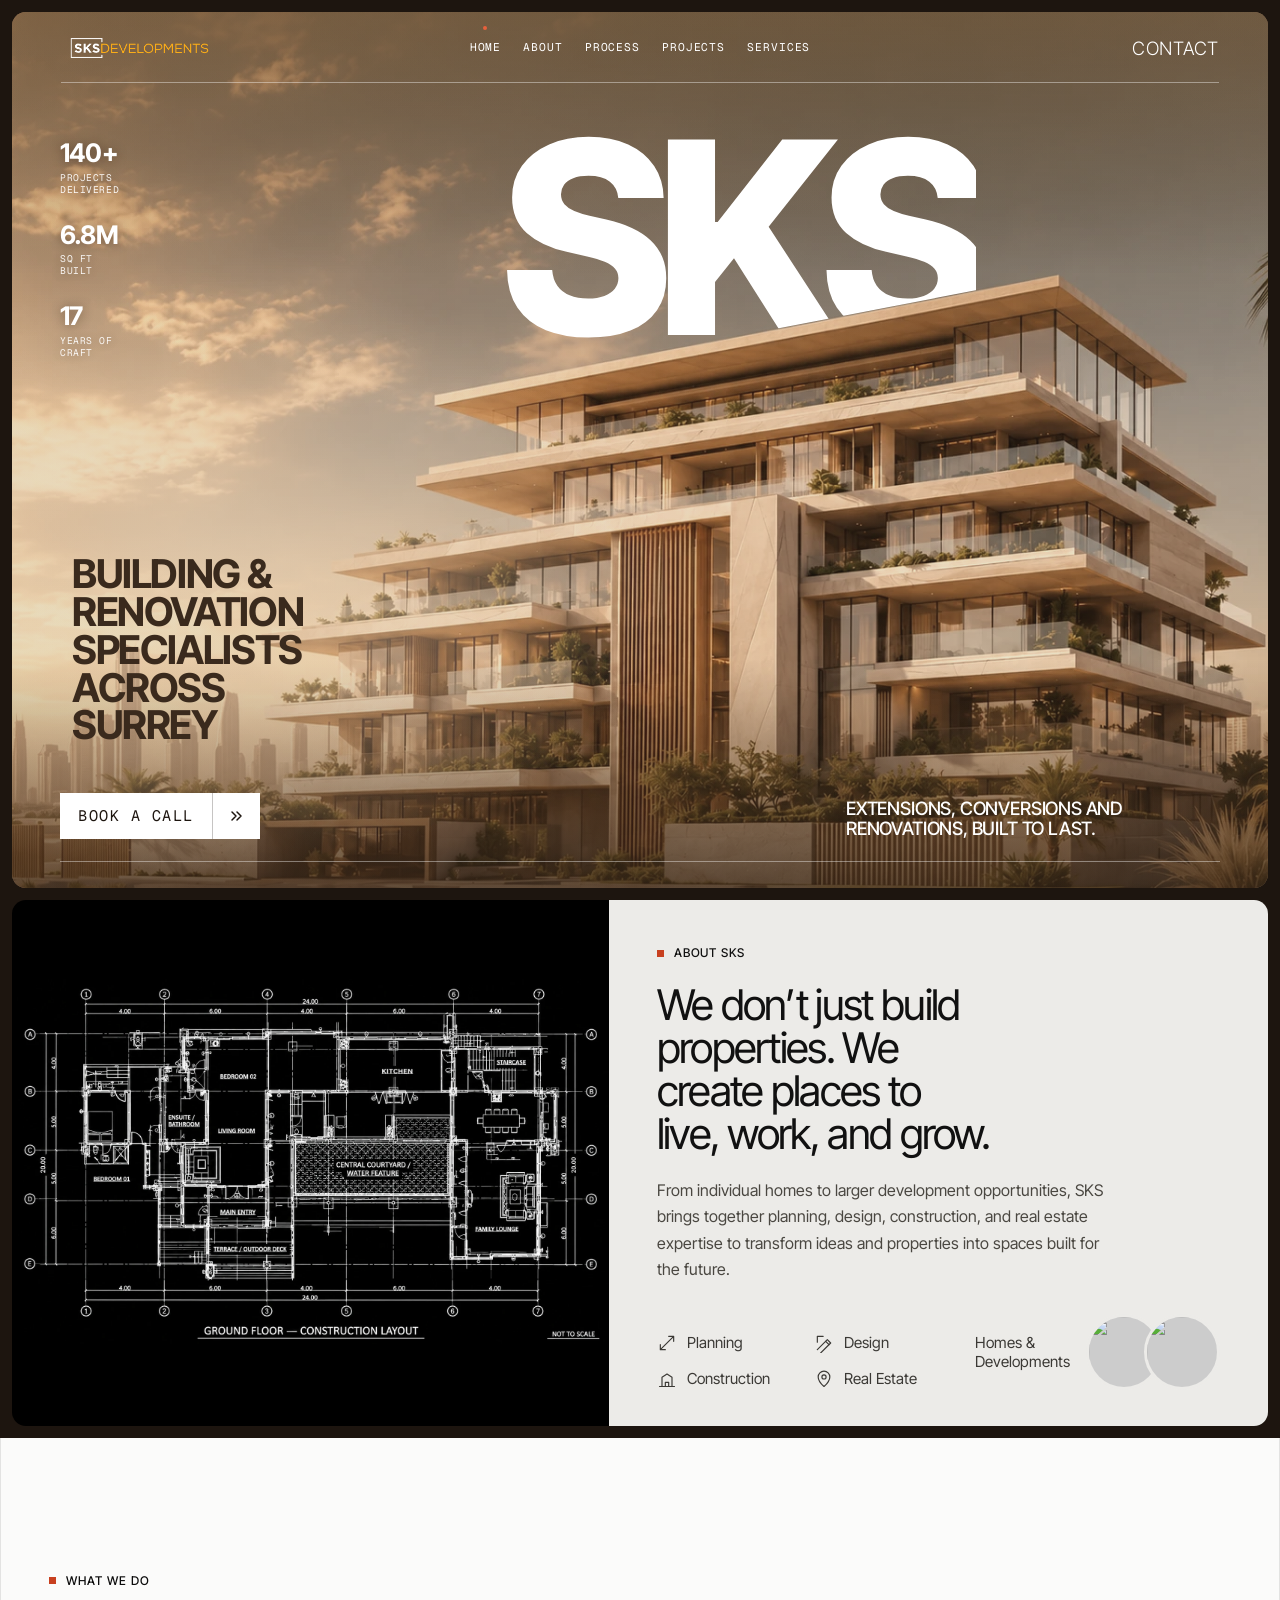
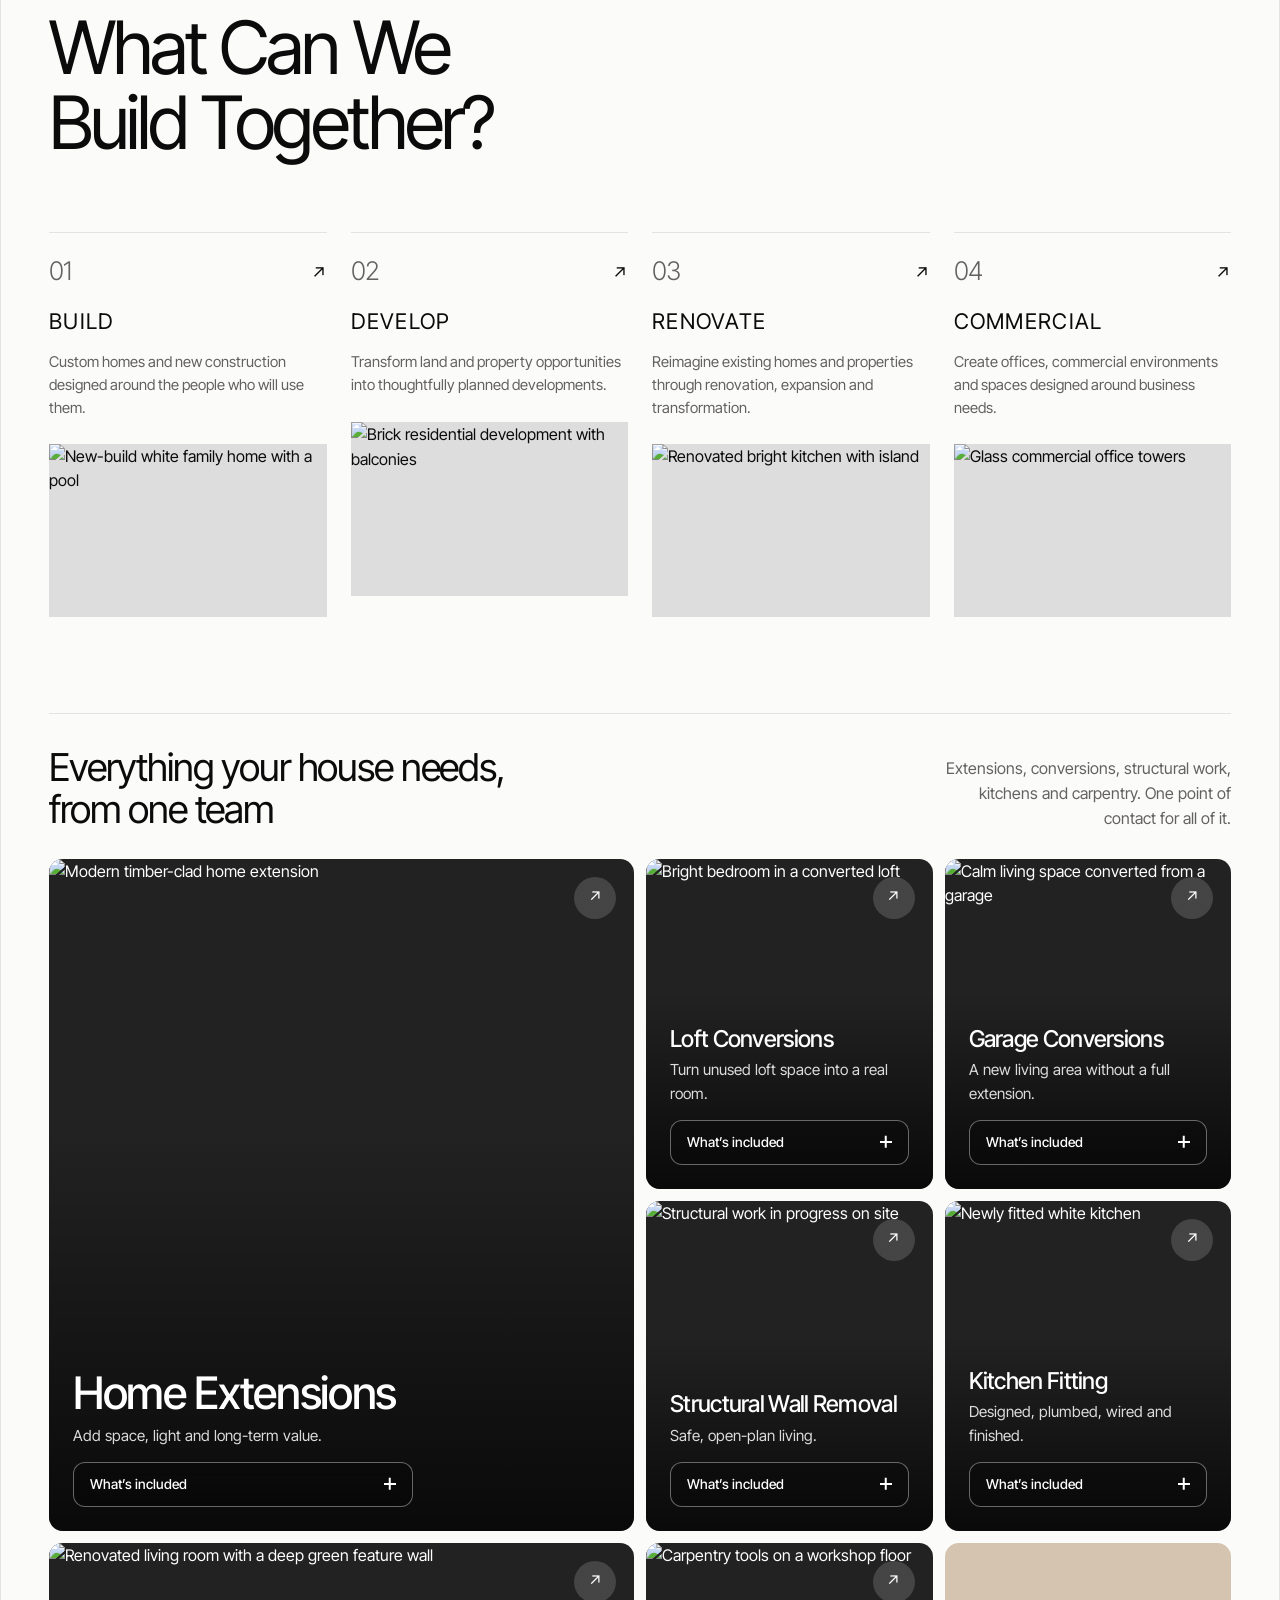
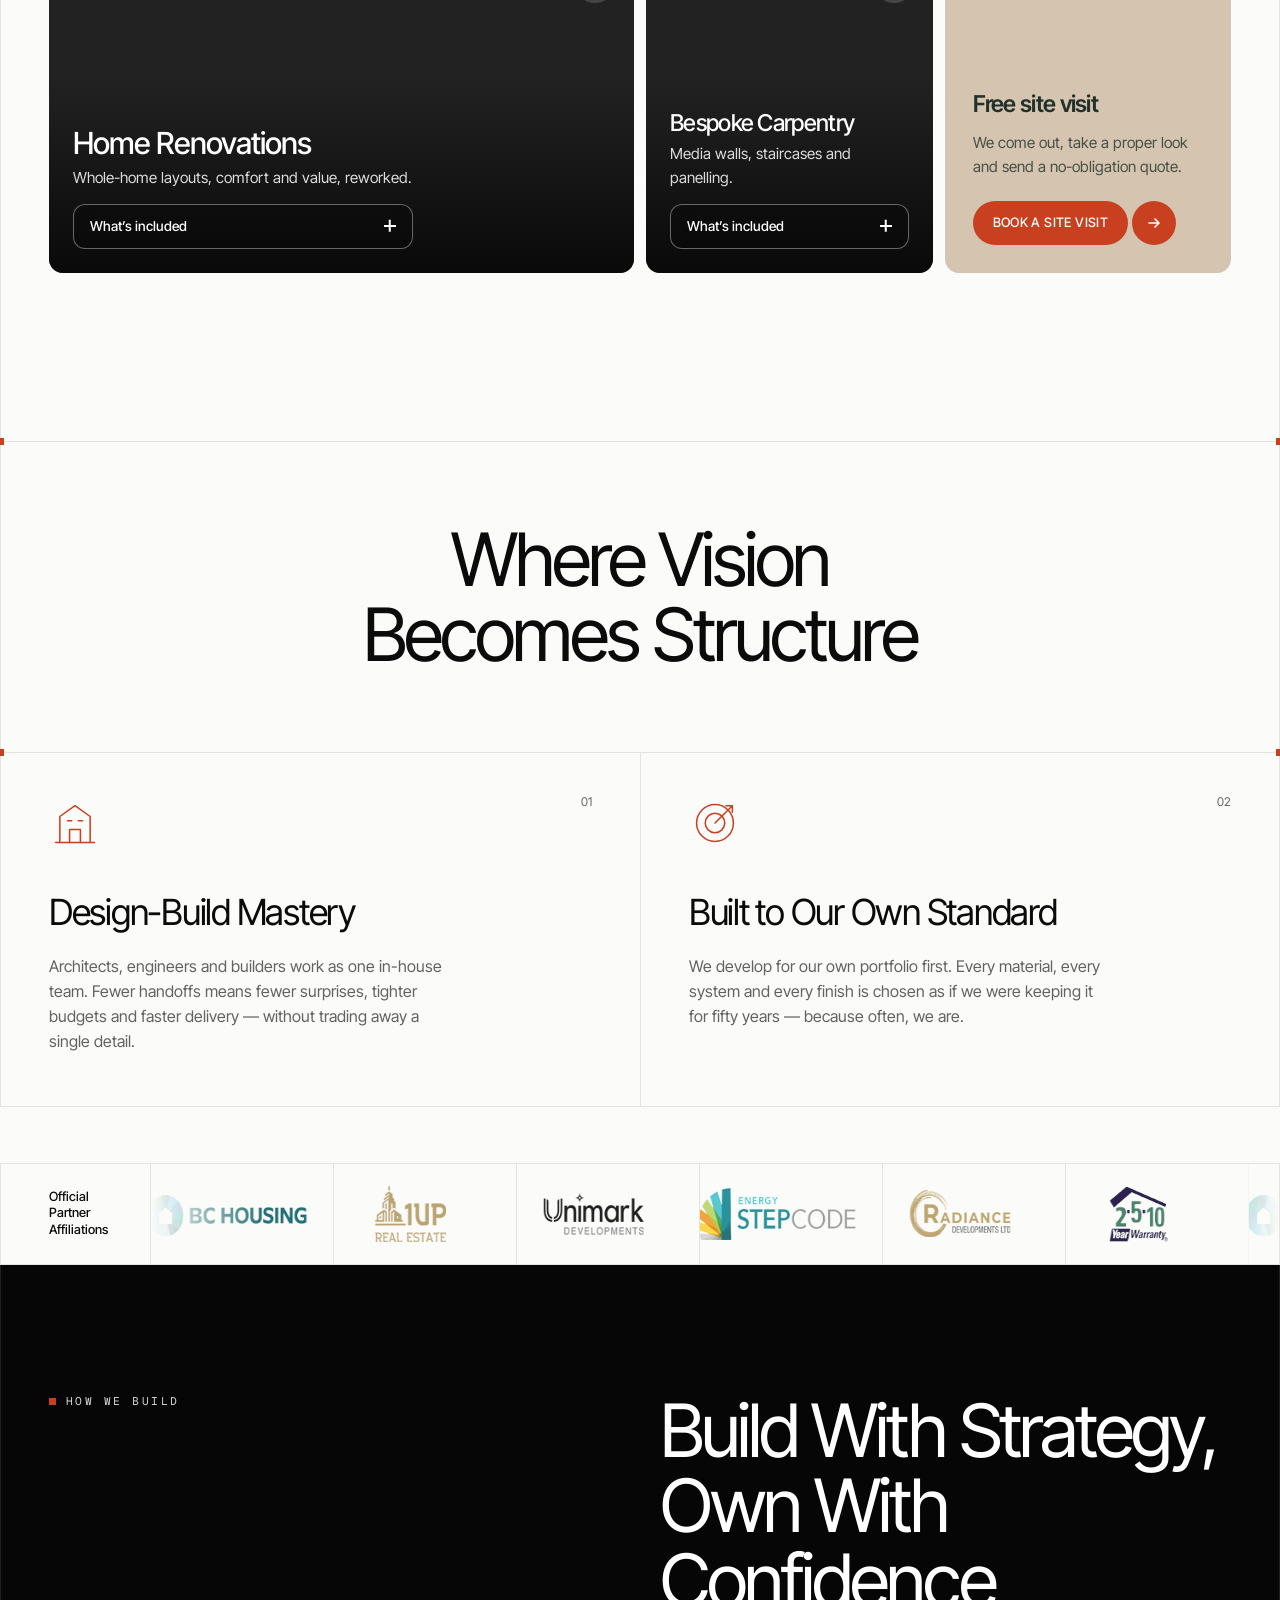
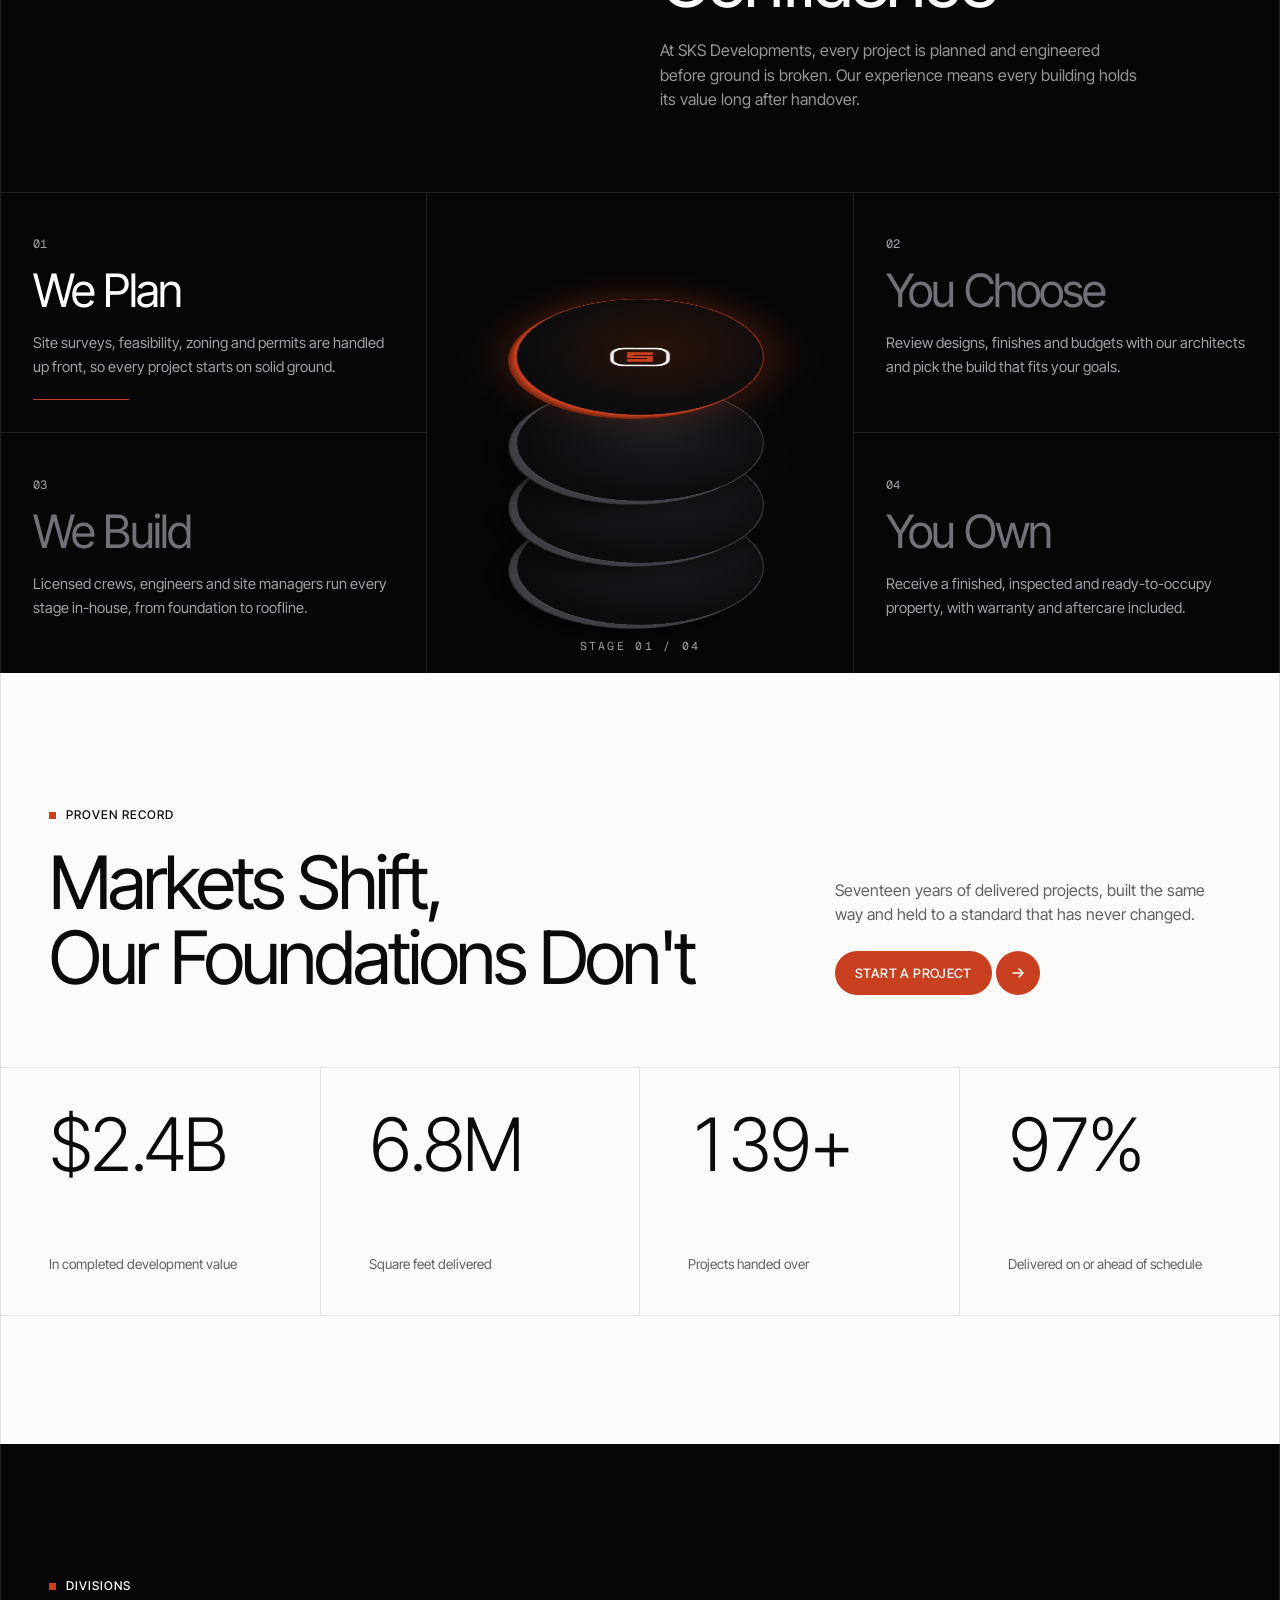
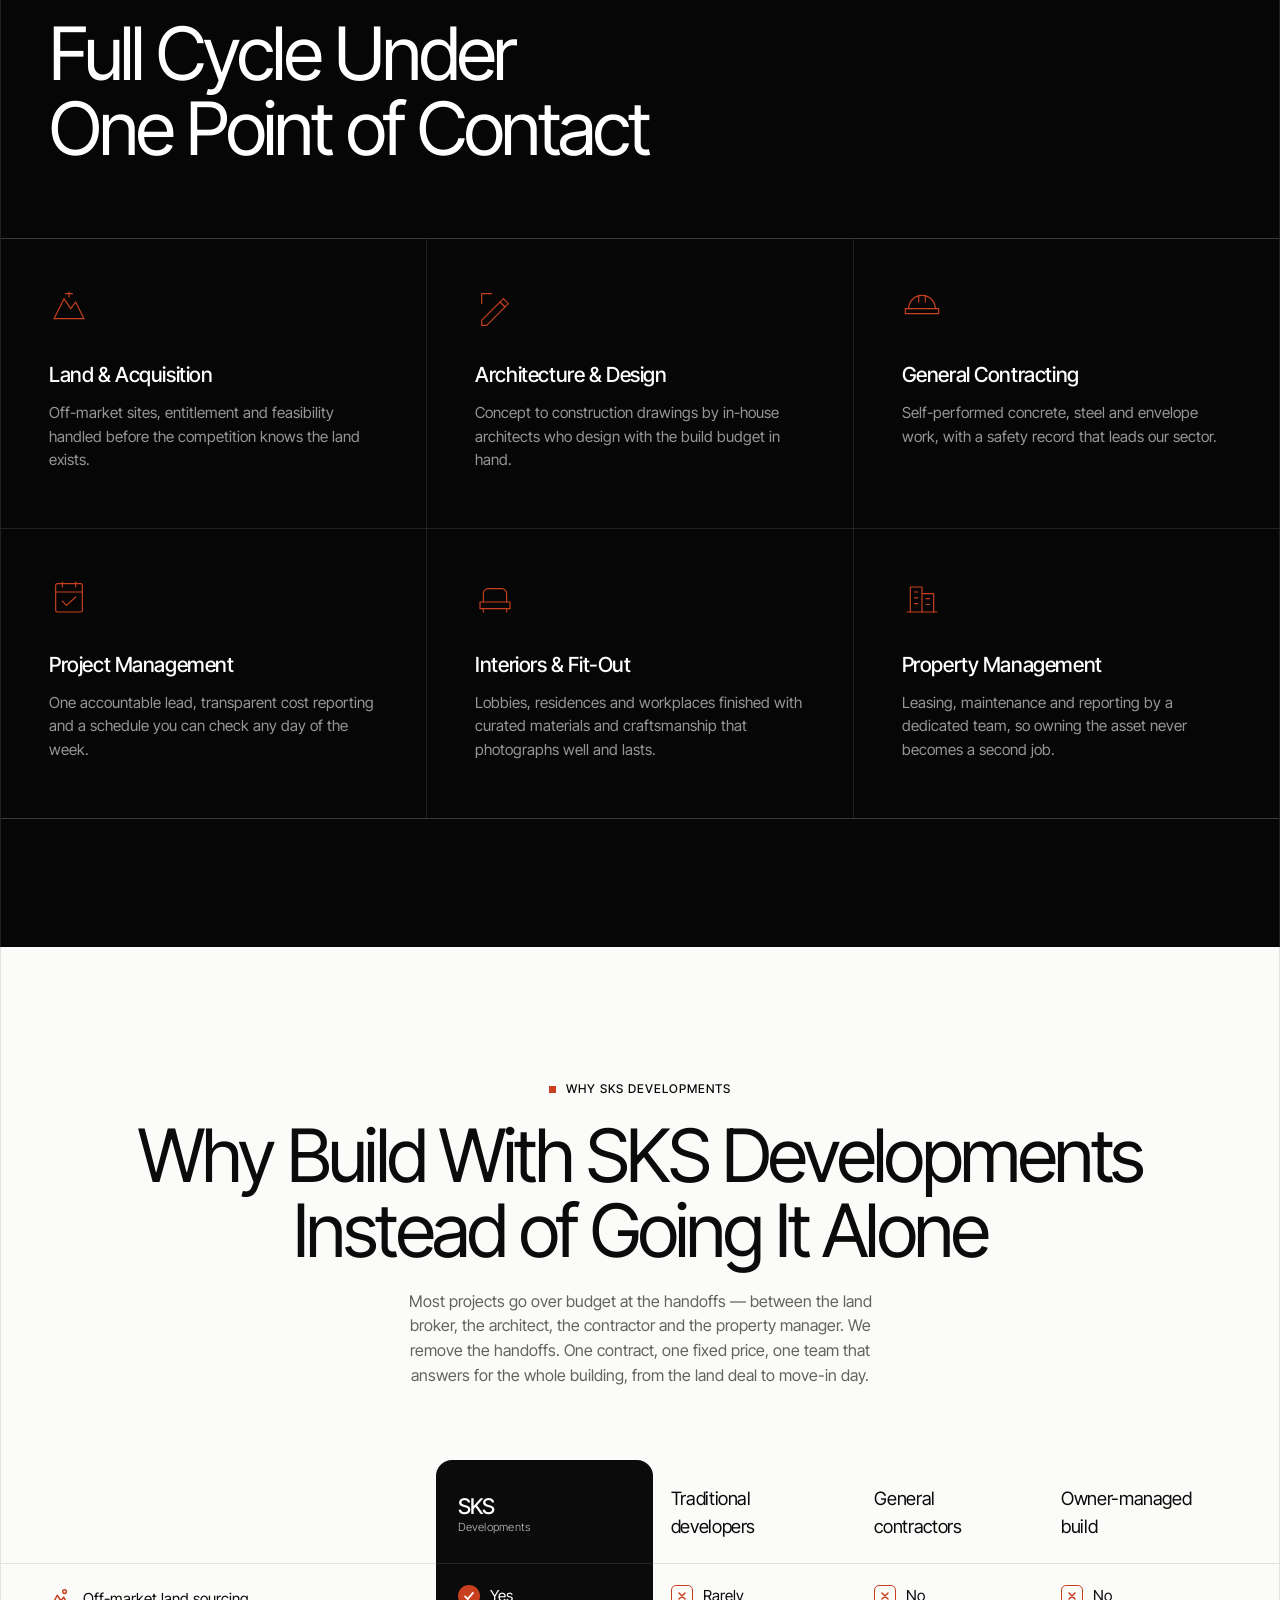
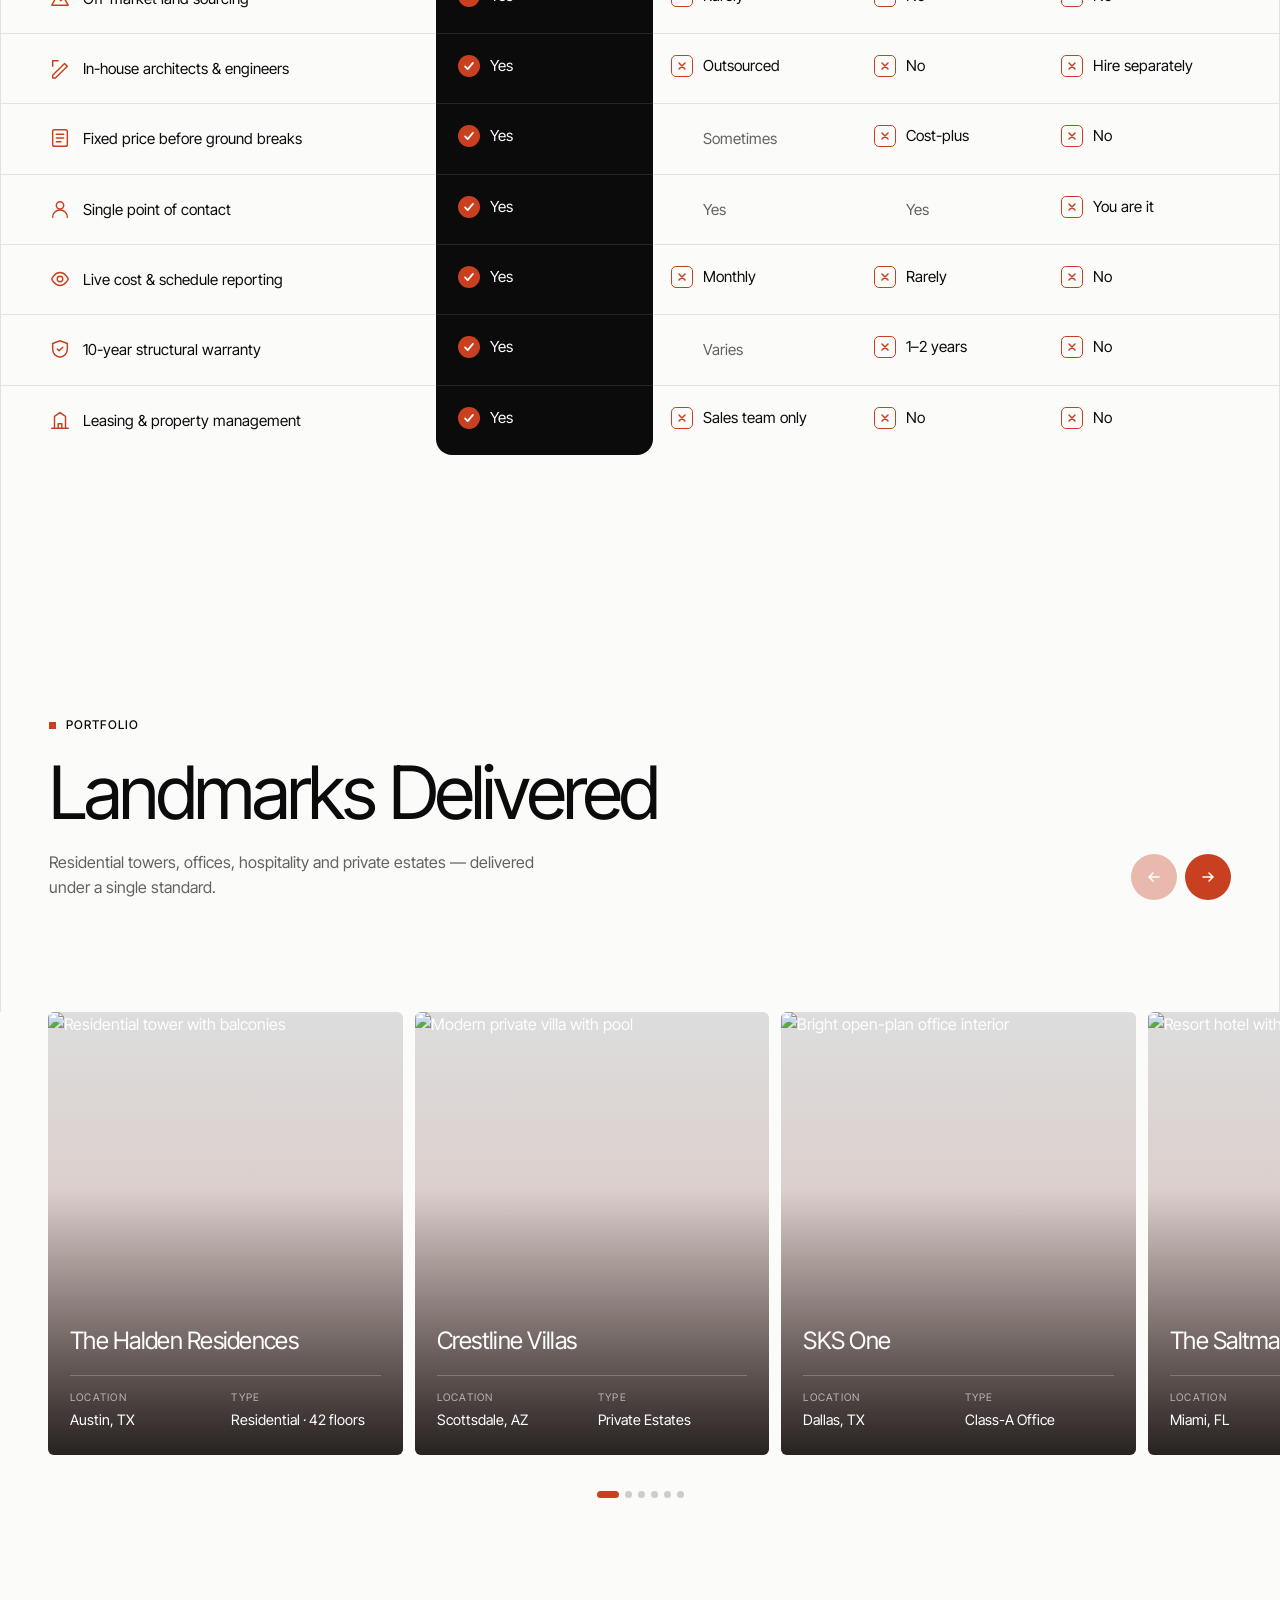
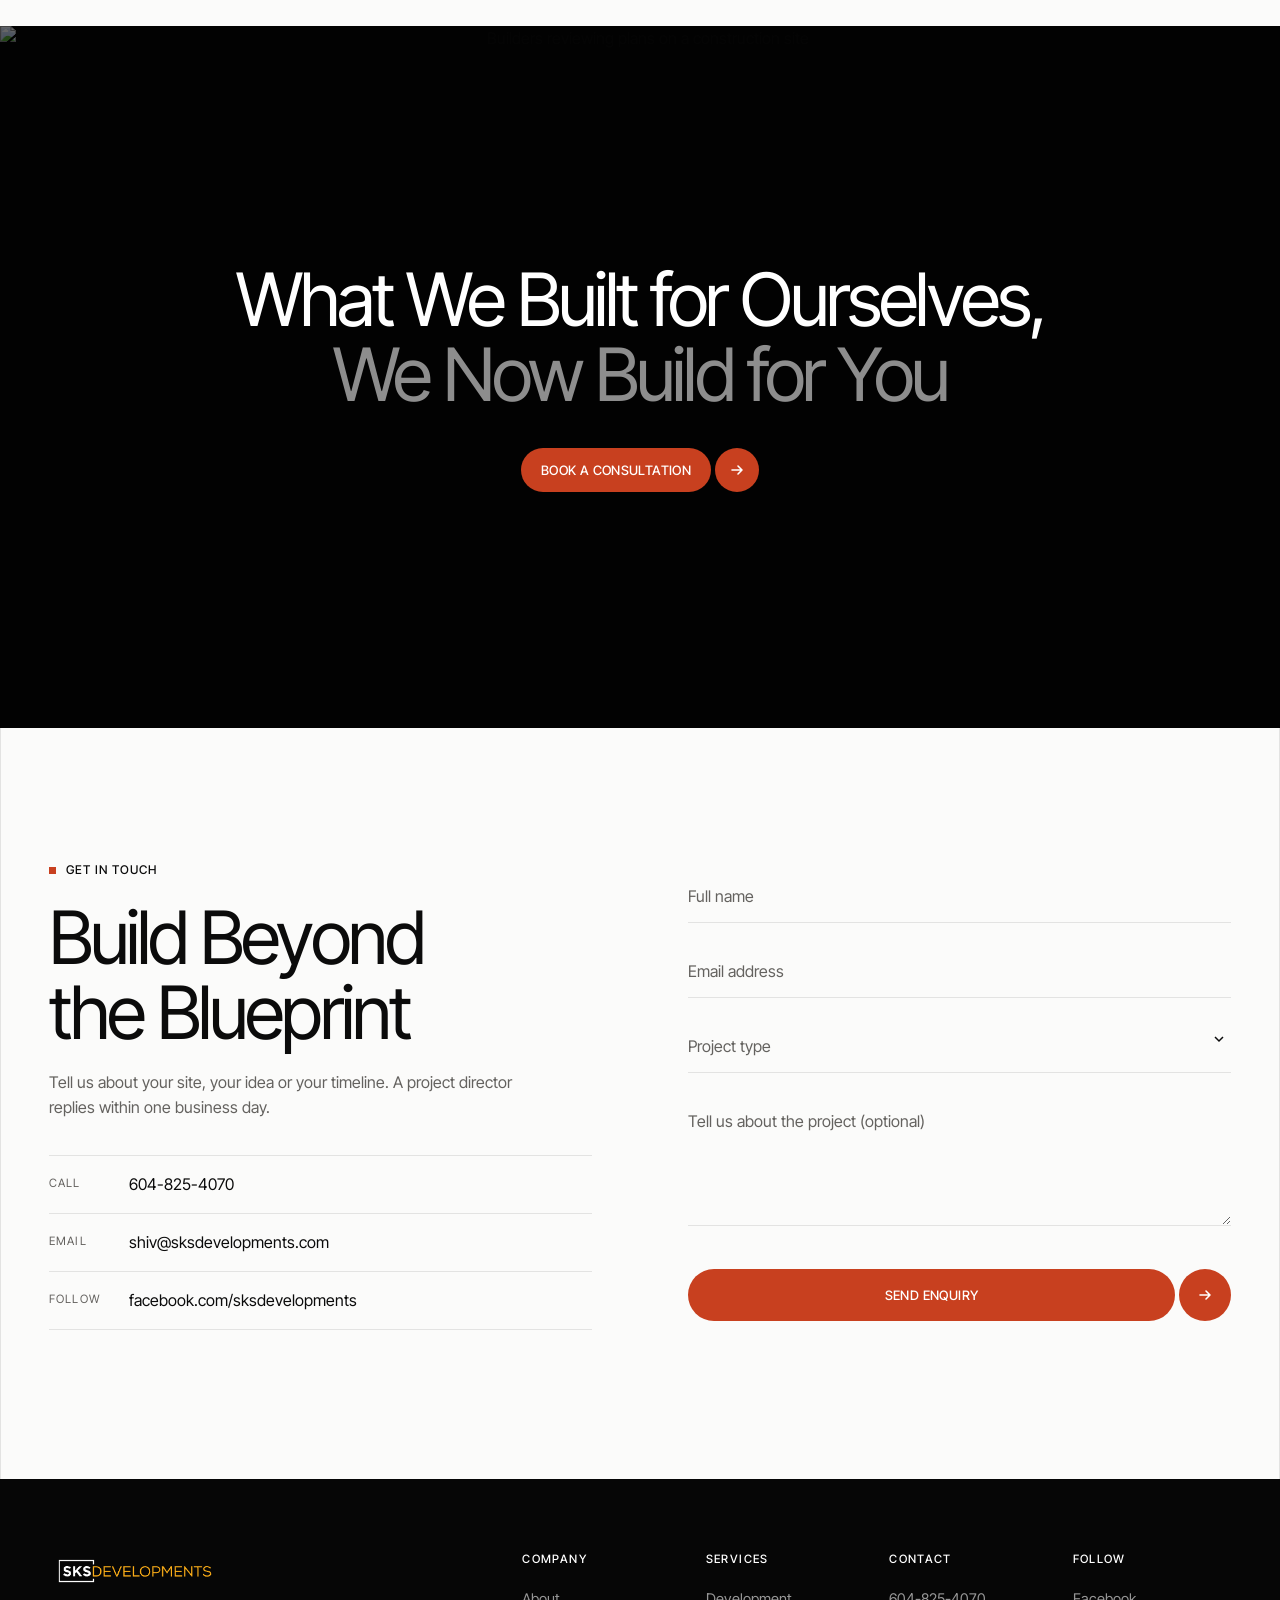
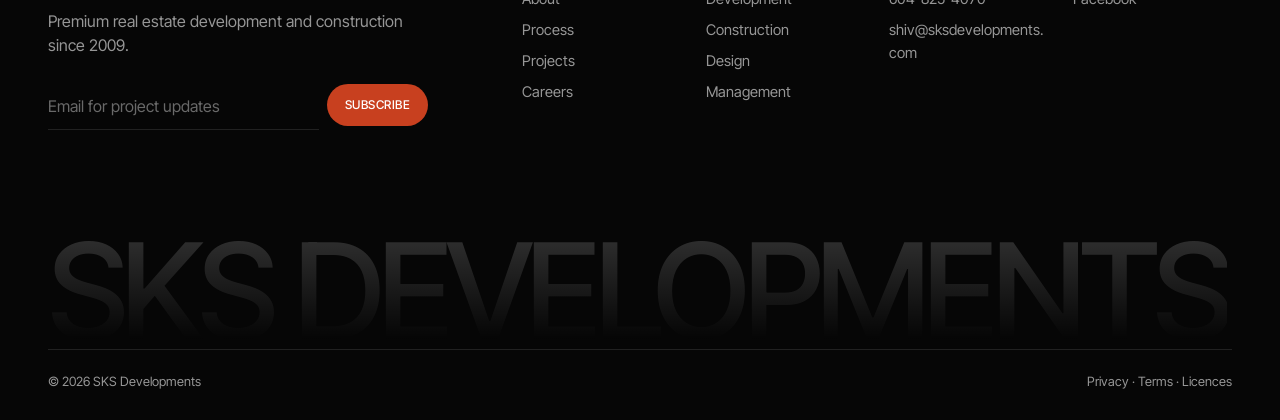
==== commit 7ea69cd8: "Update experience to 17 years Co-Authored-By: Claude Opus 5.5 <noreply@anthropic.com>" ====
--- a/index.html
+++ b/index.html
@@ -97,7 +97,7 @@
           <ul class="hero__stats" aria-label="SKS Developments at a glance">
             <li><strong>140+</strong><span>Projects<br />delivered</span></li>
             <li><strong>6.8M</strong><span>Sq ft<br />built</span></li>
-            <li><strong>28</strong><span>Years of<br />craft</span></li>
+            <li><strong>17</strong><span>Years of<br />craft</span></li>
           </ul>
 
           <h1 class="hero__headline">
@@ -463,7 +463,7 @@
             <h2 class="display reveal">Markets Shift,<br />Our Foundations Don't</h2>
           </div>
           <div class="sec-head__side reveal">
-            <p>Twenty-eight years of delivered projects, built the same way and held to a standard that has never changed.</p>
+            <p>Seventeen years of delivered projects, built the same way and held to a standard that has never changed.</p>
             <a href="#contact" class="btn">
               <span class="btn__label">Start a Project</span>
               <span class="btn__icon" aria-hidden="true"><svg viewBox="0 0 16 16"><path d="M3 8h10M9 4l4 4-4 4"/></svg></span>
@@ -755,7 +755,7 @@
         <div class="footer__brand">
           <a href="#top" class="logo logo--light" aria-label="SKS Developments home"><img class="logo__img" src="images/sks-logo-white.png" alt="SKS Developments" width="300" height="69" />
           </a>
-          <p>Premium real estate development and construction since 1998.</p>
+          <p>Premium real estate development and construction since 2009.</p>
           <form class="newsletter" novalidate>
             <label for="nl" class="sr-only">Email for project updates</label>
             <input id="nl" type="email" placeholder="Email for project updates" required />
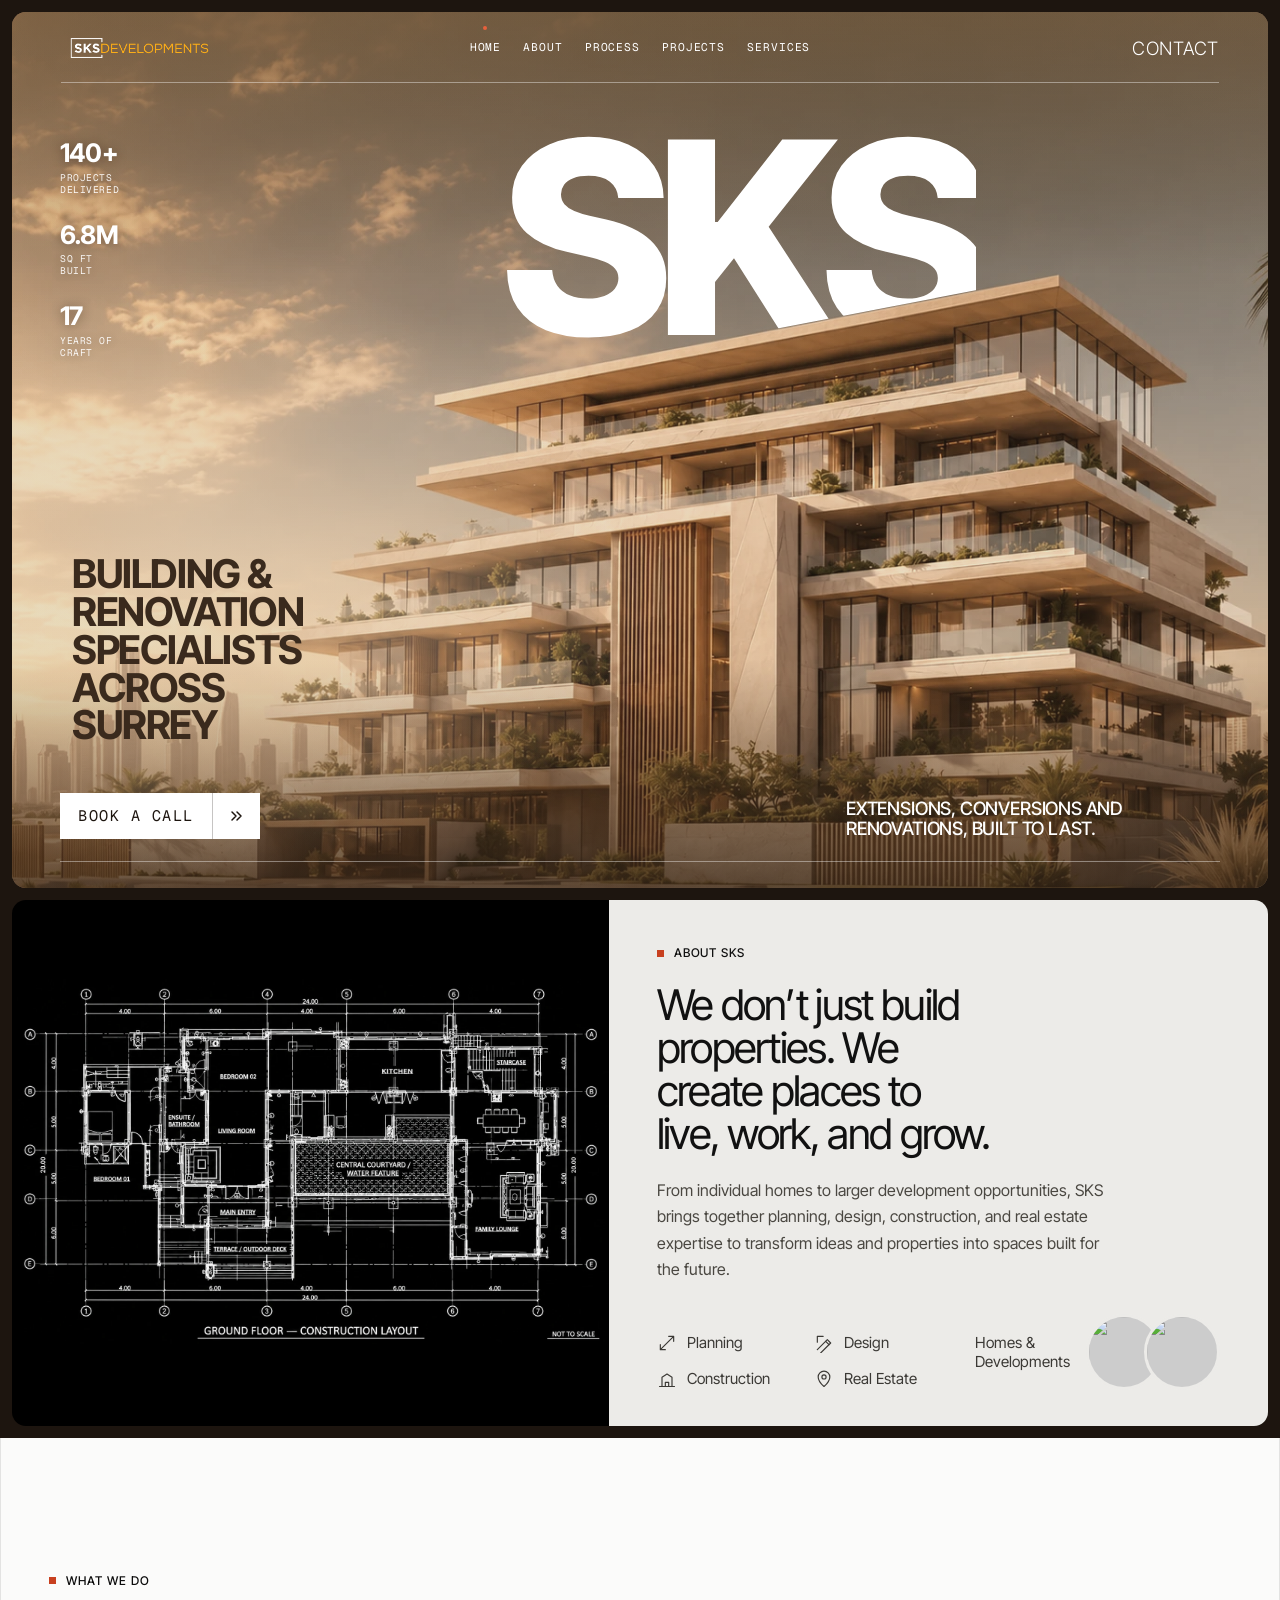
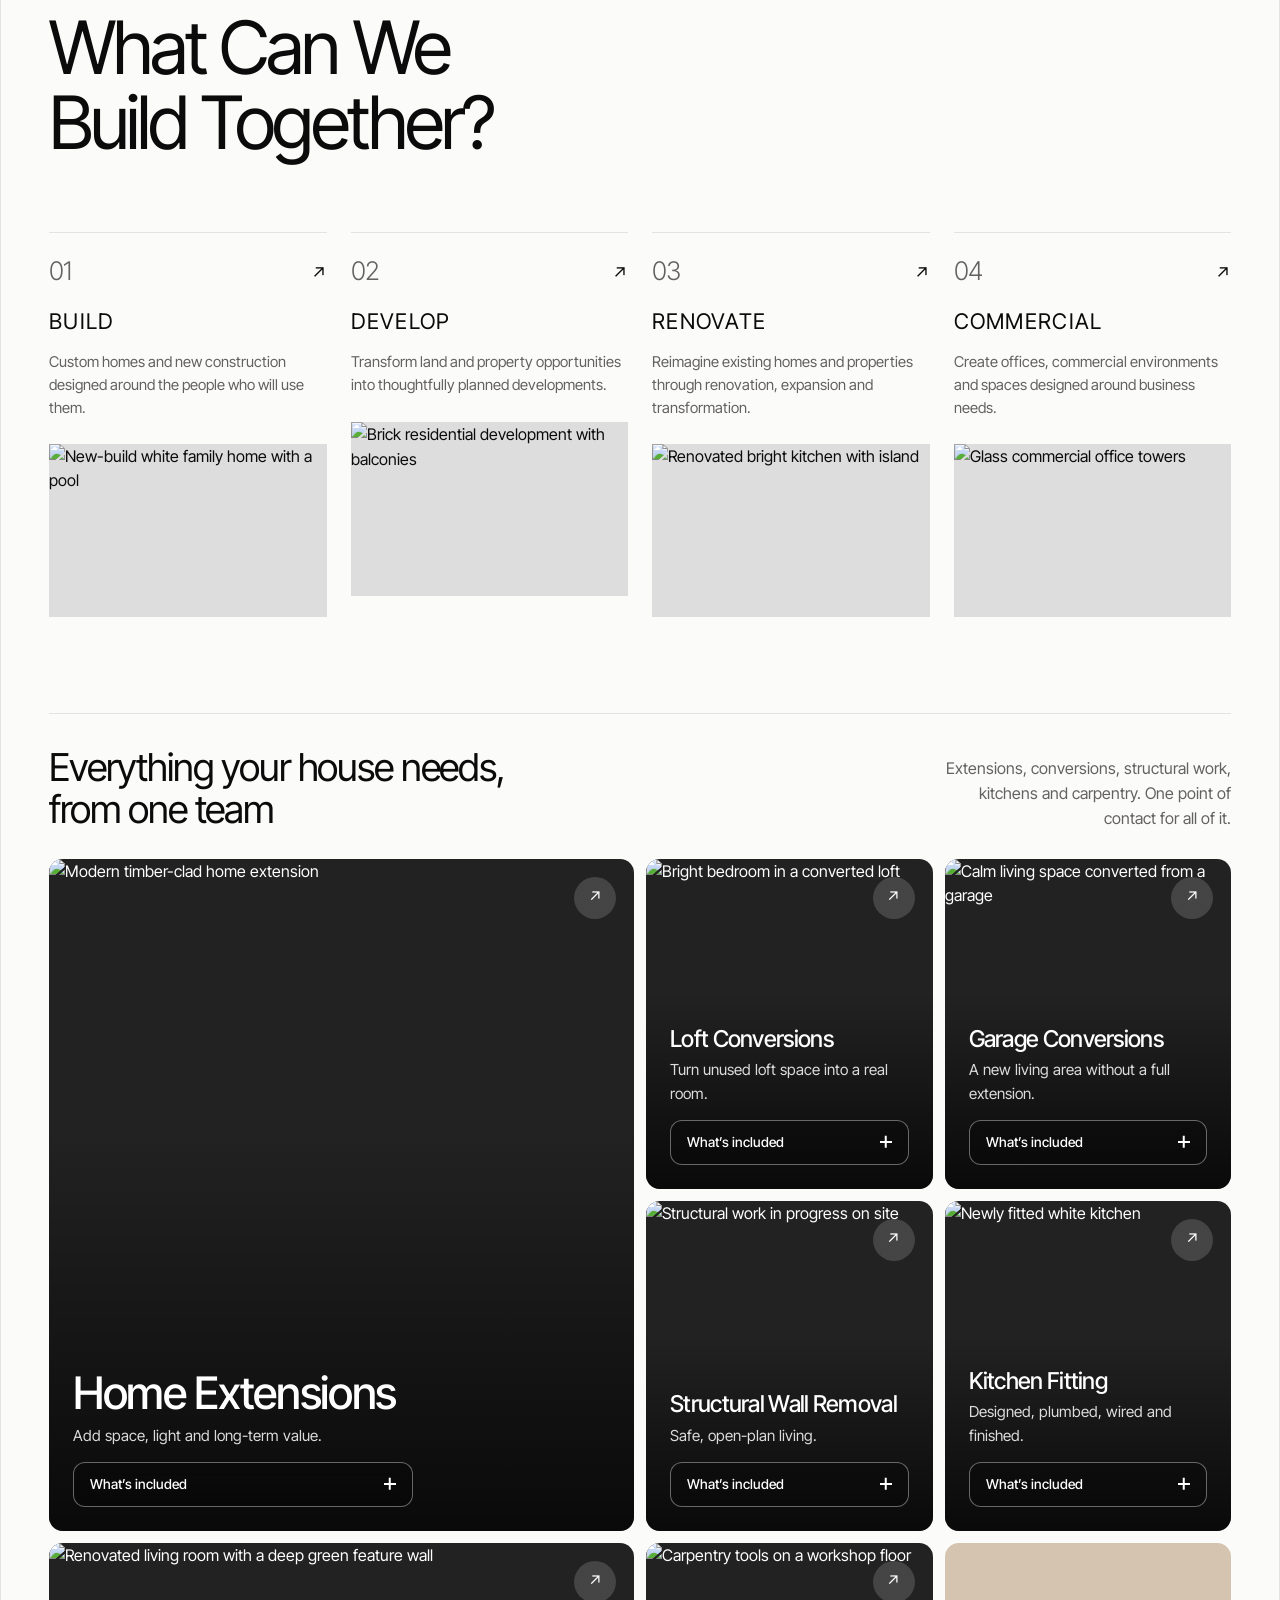
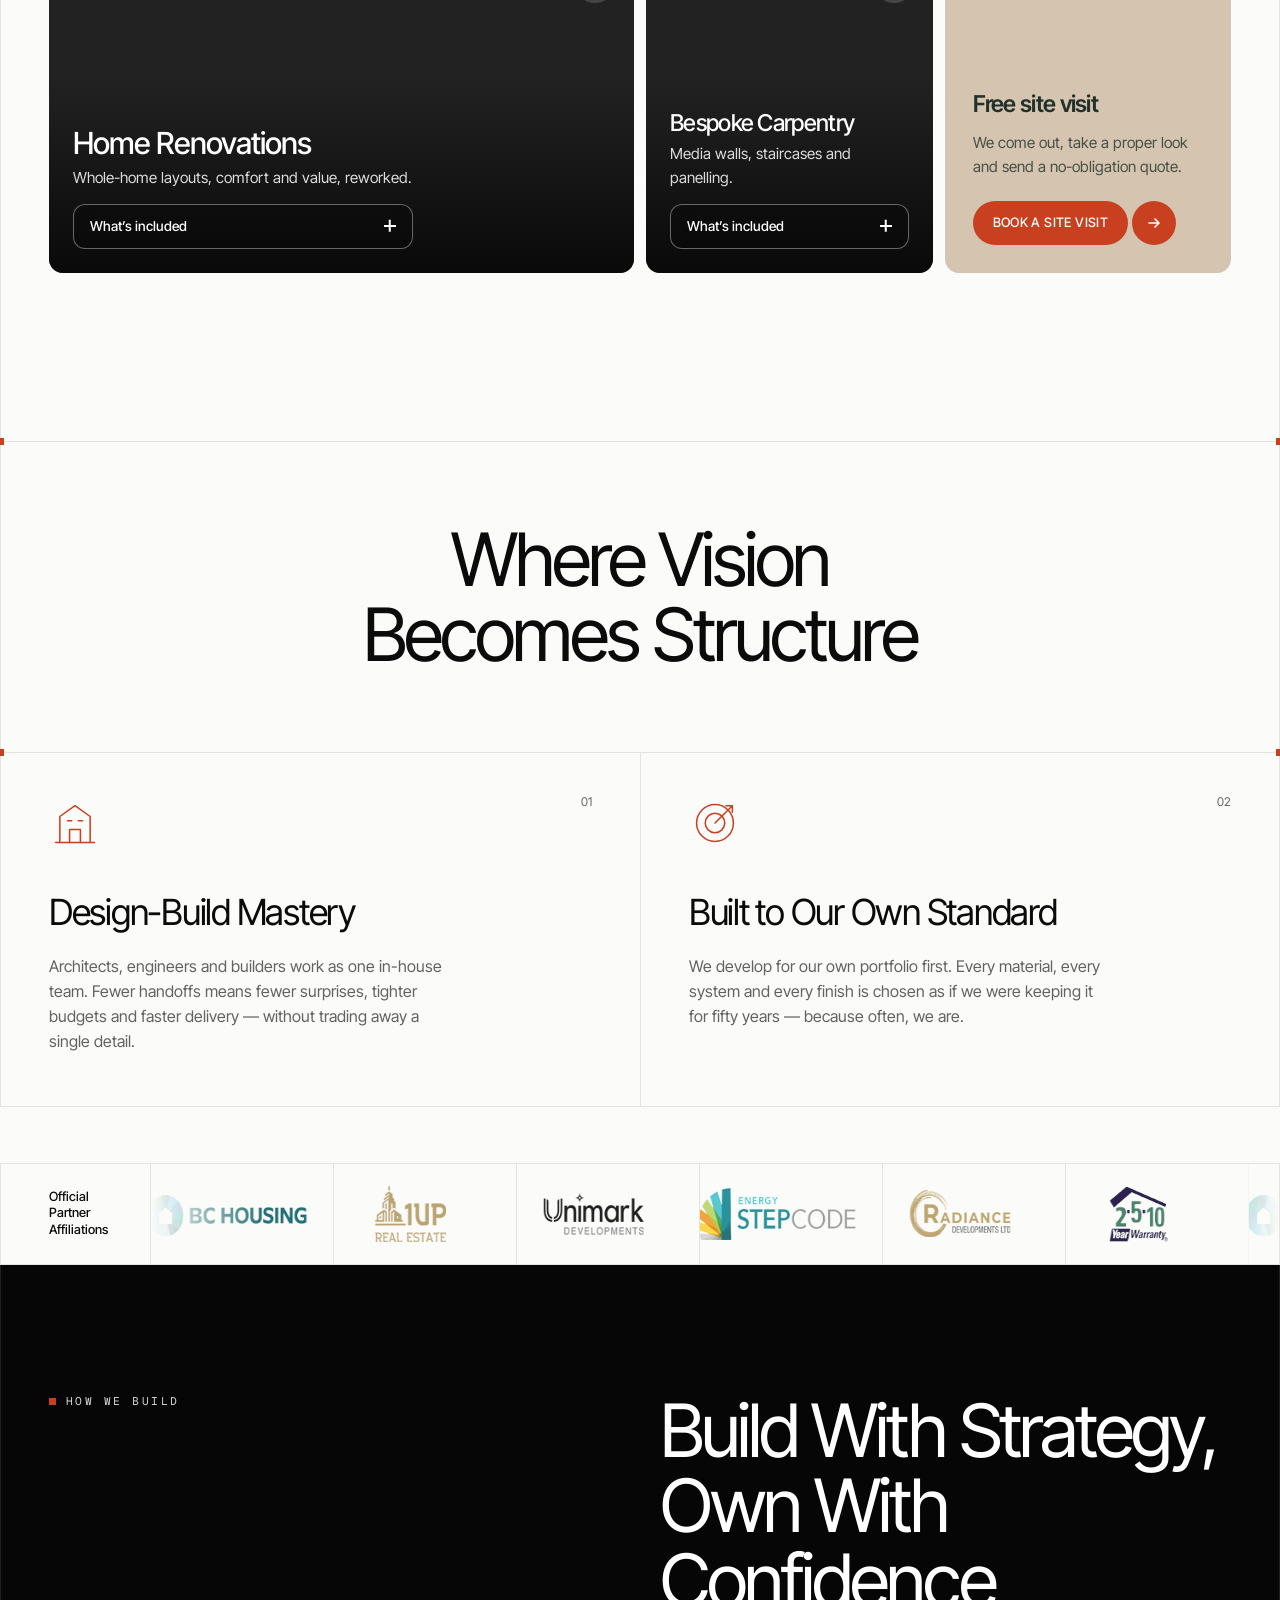
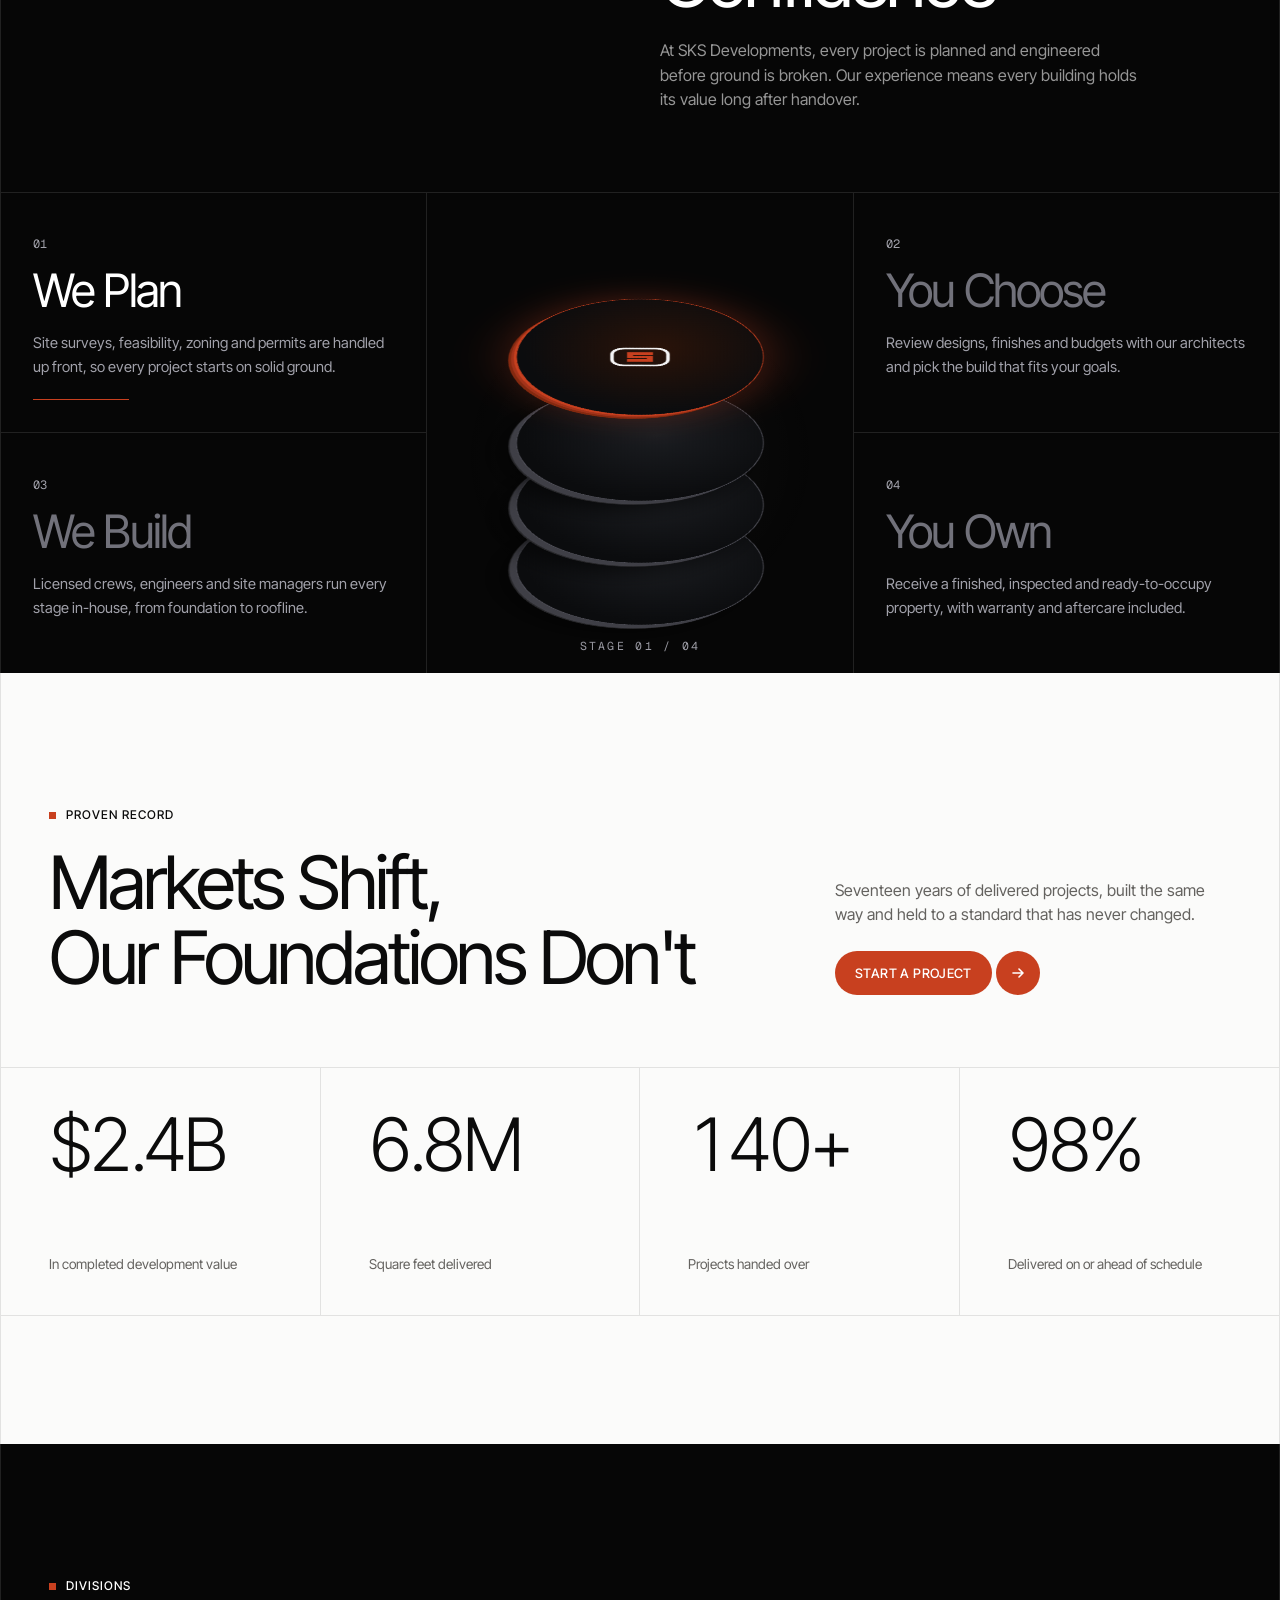
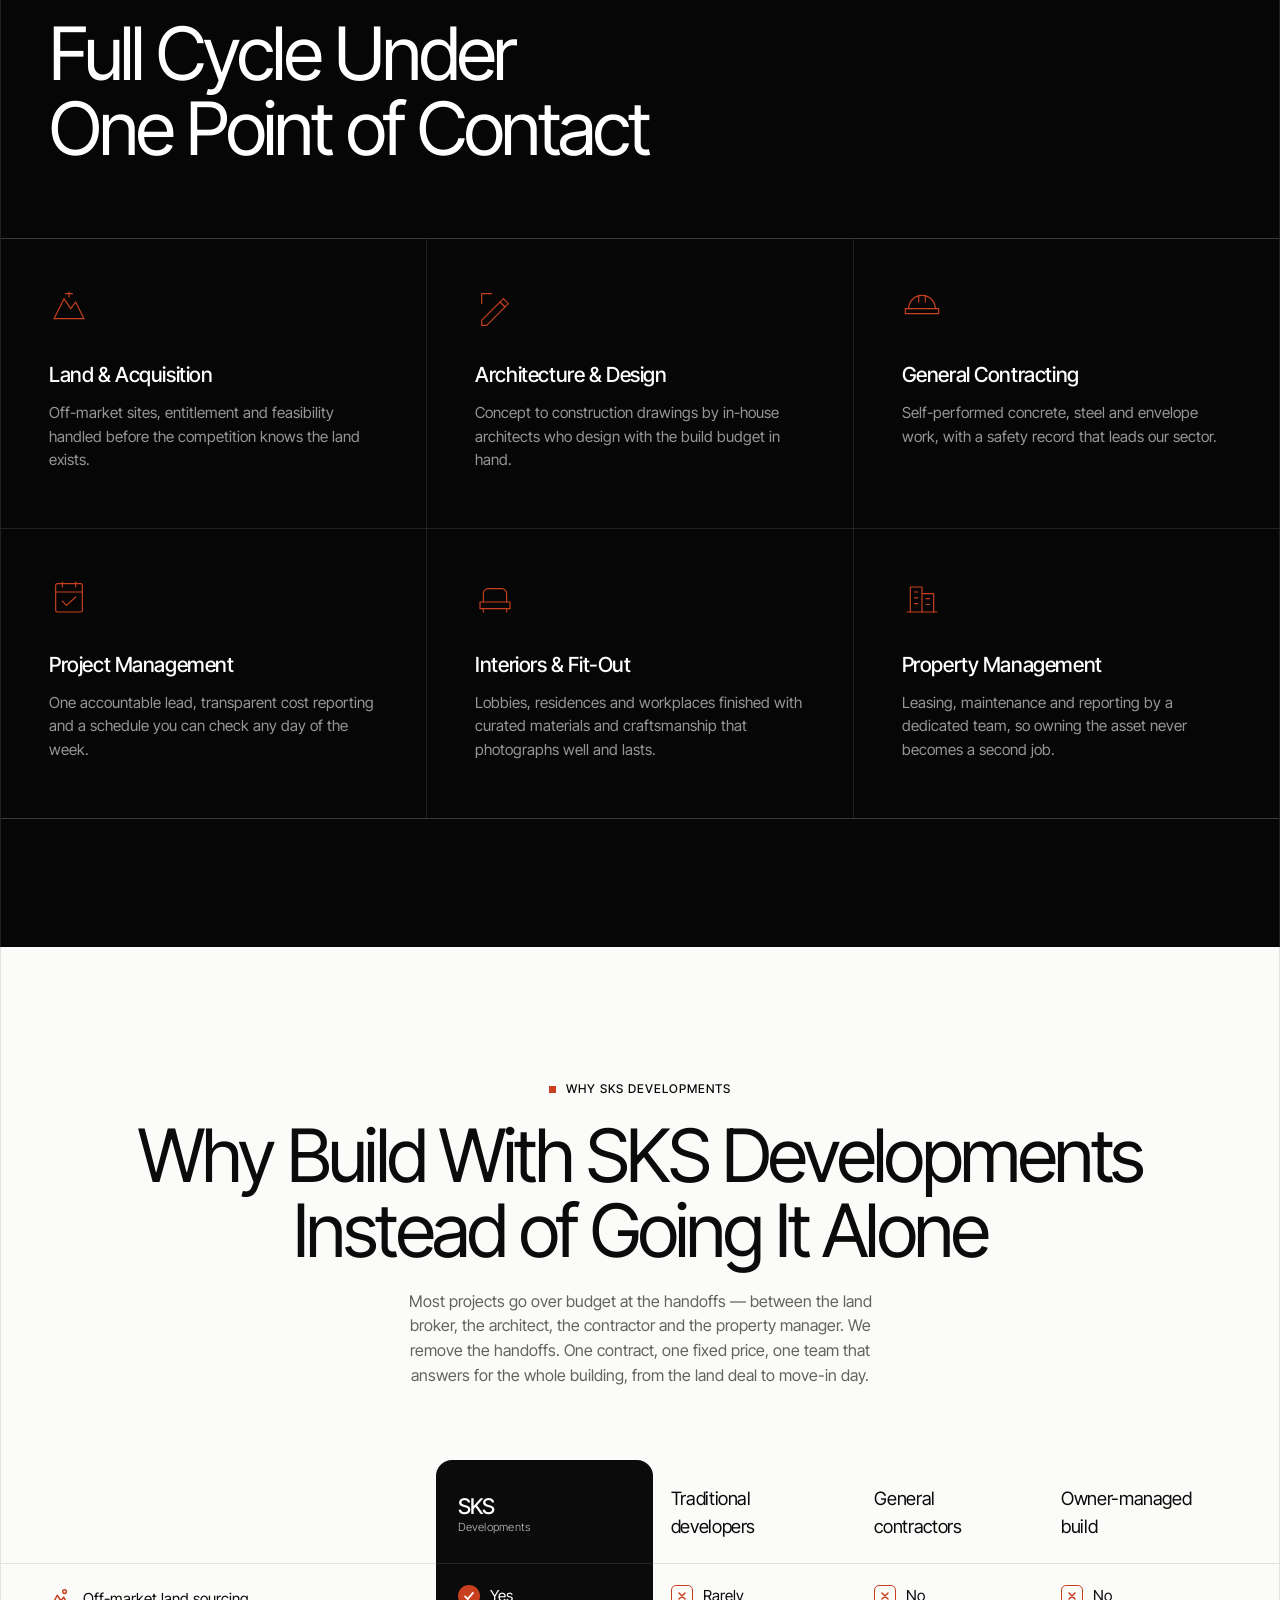
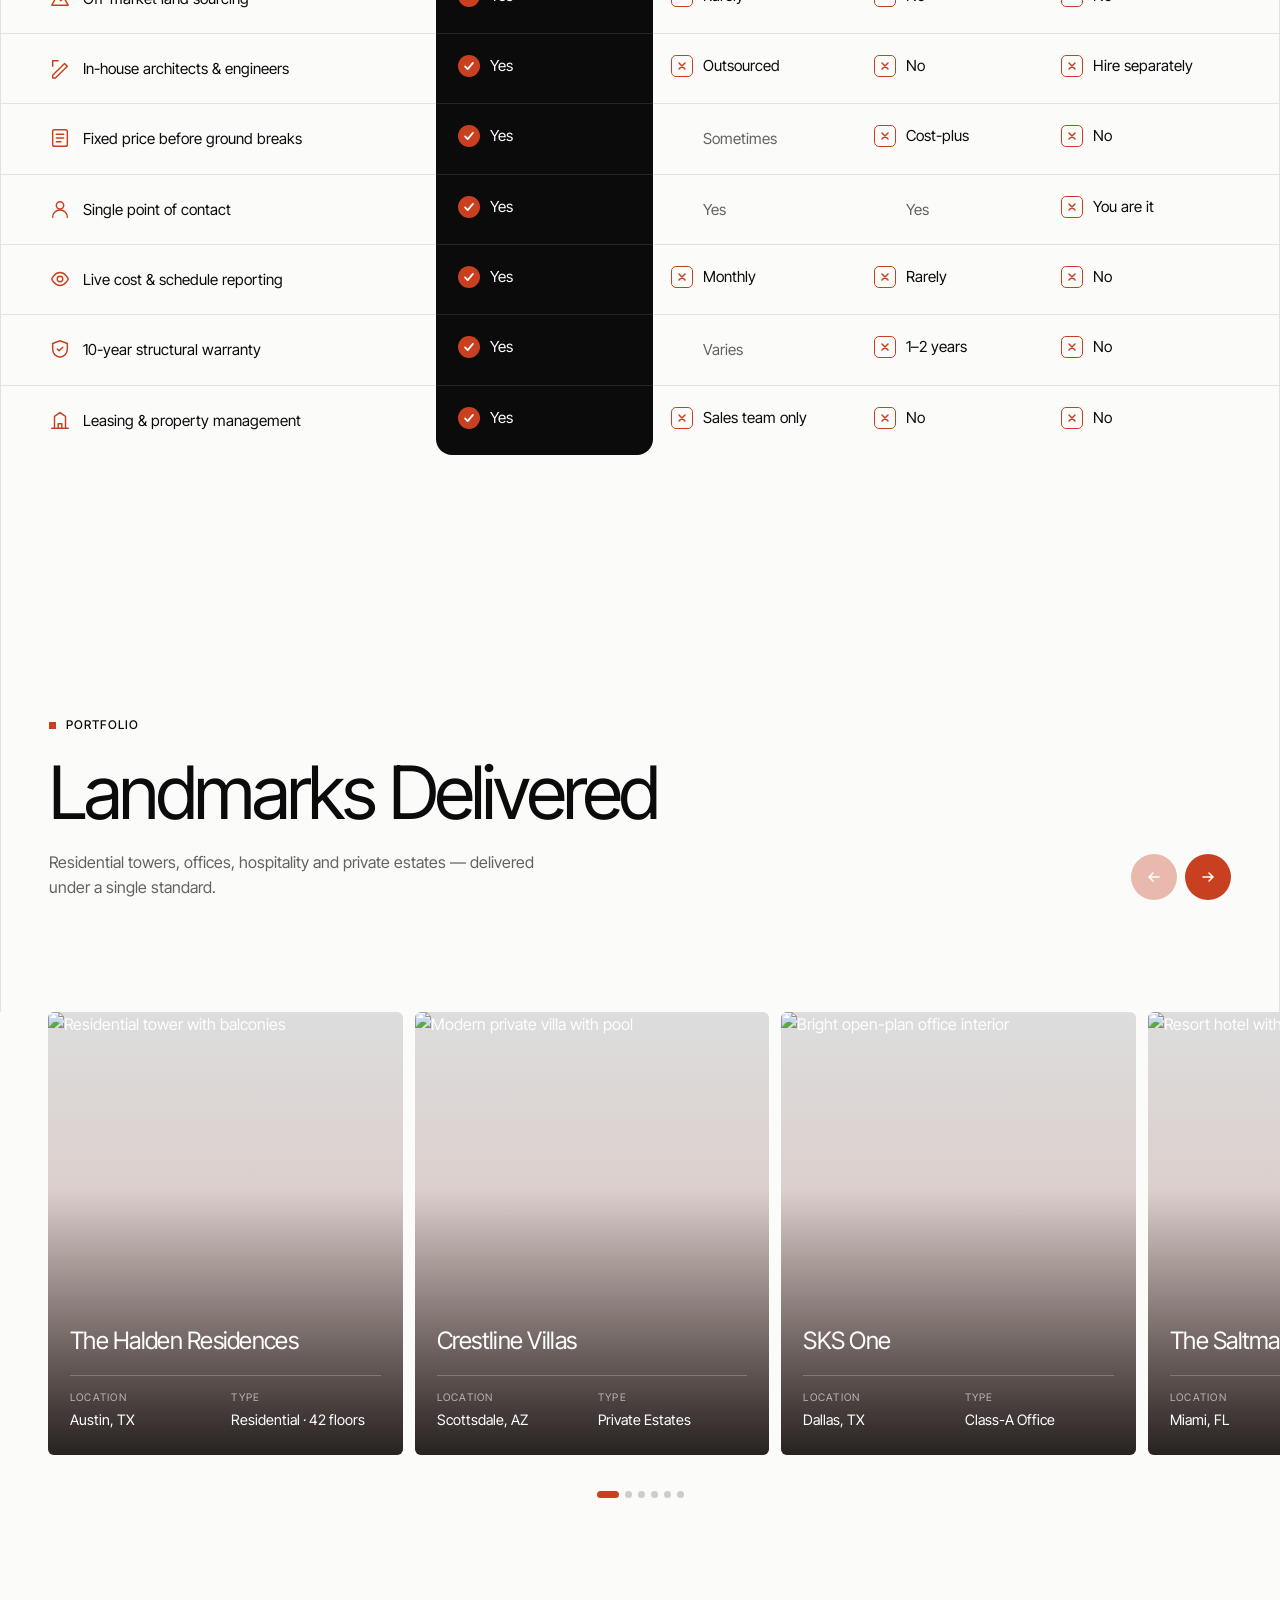
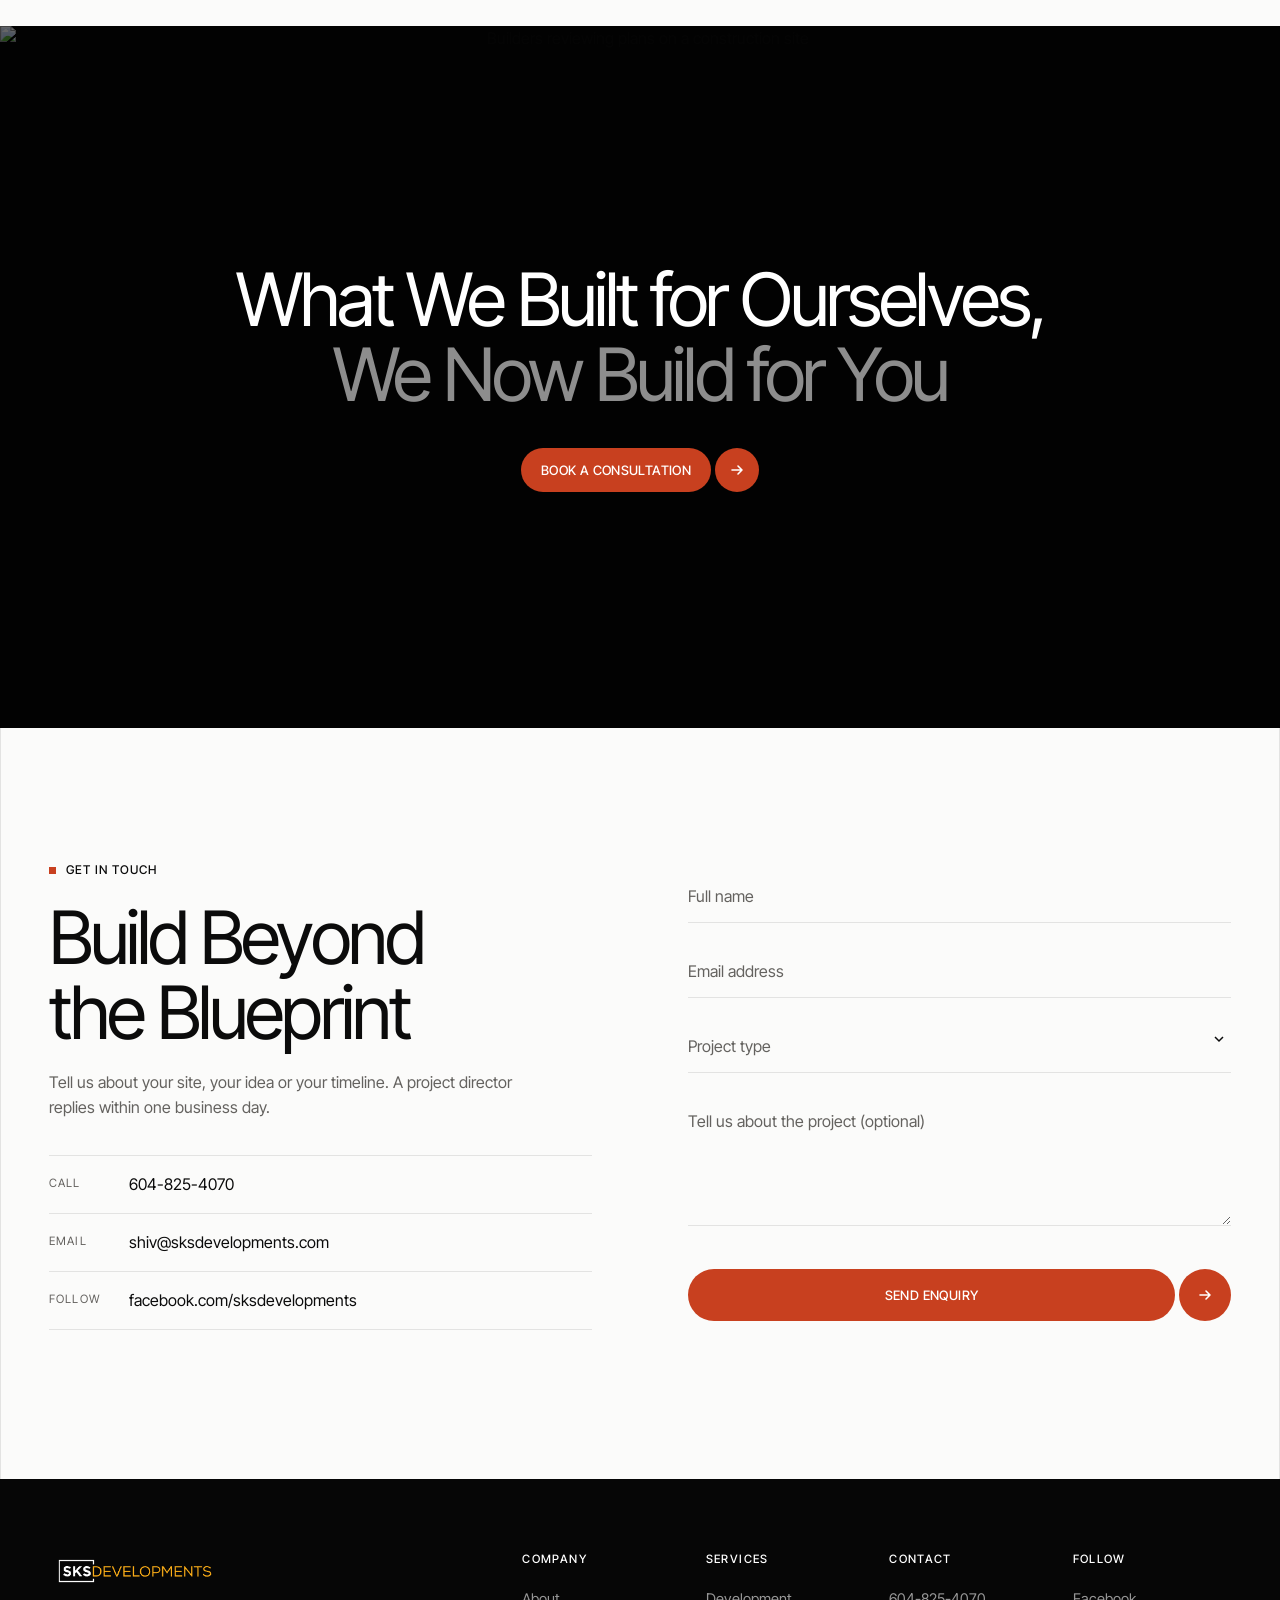
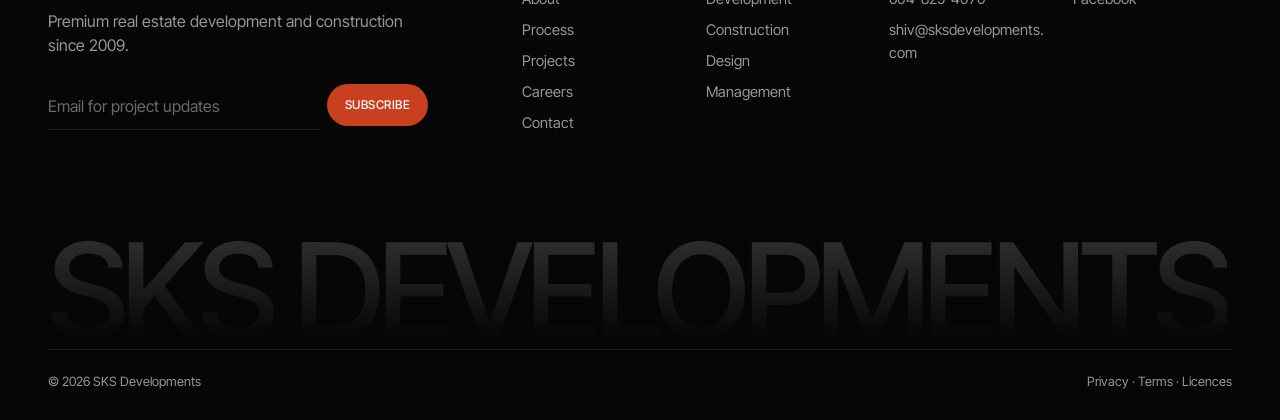
==== commit df8ce1dd: "Add inner pages for every header and footer link About, Process, Projects, Services, Contact, Career" ====
--- a/index.html
+++ b/index.html
@@ -1,19 +1,20 @@
 <!doctype html>
-<html lang="en">
+<html lang="en" data-loader>
 <head>
   <meta charset="utf-8" />
   <meta name="viewport" content="width=device-width, initial-scale=1, viewport-fit=cover" />
   <title>SKS Developments | Real Estate Development & Construction</title>
   <meta name="description" content="SKS Developments plans, designs and builds premium residential, commercial and mixed-use landmarks — from land to keys, under one roof." />
   <meta name="theme-color" content="#0a0a0a" />
+  <link rel="icon" href="favicon.svg" type="image/svg+xml" />
   <link rel="preconnect" href="https://fonts.googleapis.com" />
   <link rel="preconnect" href="https://fonts.gstatic.com" crossorigin />
   <link href="https://fonts.googleapis.com/css2?family=Geist+Mono:wght@400;500&family=Inter+Tight:wght@300;400;500;600;700;800&display=swap" rel="stylesheet" />
-  <link rel="stylesheet" href="styles.css?v=31" />
+  <link rel="stylesheet" href="styles.css?v=32" />
   <script>
     document.documentElement.classList.add('js');
     try {
-      if (!localStorage.getItem('sks-visited') && !matchMedia('(prefers-reduced-motion: reduce)').matches)
+      if (document.documentElement.hasAttribute('data-loader') && !localStorage.getItem('sks-visited') && !matchMedia('(prefers-reduced-motion: reduce)').matches)
         document.documentElement.classList.add('is-loading');
     } catch (e) {}
   </script>
@@ -43,17 +44,17 @@
   <!-- ============ HEADER ============ -->
   <header class="header" id="top">
     <div class="header__inner">
-      <a href="#top" class="logo" aria-label="SKS Developments home"><img class="logo__img" src="images/sks-logo-white.png" alt="SKS Developments" width="300" height="69" /></a>
+      <a href="index.html" class="logo" aria-label="SKS Developments home"><img class="logo__img" src="images/sks-logo-white.png" alt="SKS Developments" width="300" height="69" /></a>
 
       <nav class="nav" aria-label="Primary">
-        <a href="#top">Home</a>
-        <a href="#about-us">About</a>
-        <a href="#process">Process</a>
-        <a href="#portfolio">Projects</a>
-        <a href="#services">Services</a>
+        <a href="index.html" class="is-current">Home</a>
+        <a href="about.html">About</a>
+        <a href="process.html">Process</a>
+        <a href="projects.html">Projects</a>
+        <a href="services.html">Services</a>
       </nav>
 
-      <a href="#contact" class="header__contact">Contact</a>
+      <a href="contact.html" class="header__contact">Contact</a>
 
       <span class="header__progress" aria-hidden="true"></span>
       <button class="burger" aria-label="Open menu" aria-expanded="false" aria-controls="mobile-menu">
@@ -64,11 +65,12 @@
 
   <div class="menu" id="mobile-menu" aria-hidden="true">
     <nav class="menu__nav" aria-label="Mobile">
-      <a href="#about-us"><small>01</small>About</a>
-      <a href="#process"><small>02</small>Process</a>
-      <a href="#services"><small>03</small>Services</a>
-      <a href="#portfolio"><small>04</small>Projects</a>
-      <a href="#contact"><small>05</small>Contact</a>
+      <a href="about.html"><small>01</small>About</a>
+      <a href="process.html"><small>02</small>Process</a>
+      <a href="services.html"><small>03</small>Services</a>
+      <a href="projects.html"><small>04</small>Projects</a>
+      <a href="contact.html"><small>05</small>Contact</a>
+      <a href="careers.html"><small>06</small>Careers</a>
     </nav>
     <div class="menu__foot">
       <a href="tel:+16048254070">604-825-4070</a>
@@ -753,7 +755,7 @@
     <div class="wrap">
       <div class="footer__top">
         <div class="footer__brand">
-          <a href="#top" class="logo logo--light" aria-label="SKS Developments home"><img class="logo__img" src="images/sks-logo-white.png" alt="SKS Developments" width="300" height="69" />
+          <a href="index.html" class="logo logo--light" aria-label="SKS Developments home"><img class="logo__img" src="images/sks-logo-white.png" alt="SKS Developments" width="300" height="69" />
           </a>
           <p>Premium real estate development and construction since 2009.</p>
           <form class="newsletter" novalidate>
@@ -767,11 +769,11 @@
         <div class="footer__cols">
           <div>
             <h4>Company</h4>
-            <a href="#about-us">About</a><a href="#process">Process</a><a href="#portfolio">Projects</a><a href="#contact">Careers</a>
+            <a href="about.html">About</a><a href="process.html">Process</a><a href="projects.html">Projects</a><a href="careers.html">Careers</a><a href="contact.html">Contact</a>
           </div>
           <div>
             <h4>Services</h4>
-            <a href="#services">Development</a><a href="#services">Construction</a><a href="#services">Design</a><a href="#services">Management</a>
+            <a href="services.html#development">Development</a><a href="services.html#construction">Construction</a><a href="services.html#design">Design</a><a href="services.html#management">Management</a>
           </div>
           <div>
             <h4>Contact</h4>
@@ -788,7 +790,7 @@
 
       <div class="footer__bottom">
         <span>© <span id="year">2026</span> SKS Developments</span>
-        <span><a href="#">Privacy</a> · <a href="#">Terms</a> · <a href="#">Licences</a></span>
+        <span><a href="privacy.html">Privacy</a> · <a href="terms.html">Terms</a> · <a href="licences.html">Licences</a></span>
       </div>
     </div>
   </footer>
@@ -796,27 +798,27 @@
   <!-- phone: app-style bottom tab bar -->
   <nav class="tabbar is-away" aria-label="Quick navigation">
     <span class="tabbar__glow" aria-hidden="true"></span>
-    <a href="#top" class="is-current">
+    <a href="index.html" class="is-current">
       <svg viewBox="0 0 24 24" aria-hidden="true"><path d="M3 10.5 12 3l9 7.5V20a1 1 0 0 1-1 1h-5v-6h-6v6H4a1 1 0 0 1-1-1z"/></svg>
       <span>Home</span>
     </a>
-    <a href="#about-us">
+    <a href="about.html">
       <svg viewBox="0 0 24 24" aria-hidden="true"><circle cx="12" cy="12" r="9"/><path d="M12 11v6M12 7.5v.5"/></svg>
       <span>About Us</span>
     </a>
     <a href="tel:+16048254070" class="tabbar__call" aria-label="Call SKS Developments on 604-825-4070">
       <svg viewBox="0 0 24 24" aria-hidden="true"><path d="M5 4h3l2 5-2.5 1.5a11 11 0 0 0 6 6L15 14l5 2v3a2 2 0 0 1-2 2A16 16 0 0 1 3 6a2 2 0 0 1 2-2"/></svg>
     </a>
-    <a href="#portfolio">
+    <a href="projects.html">
       <svg viewBox="0 0 24 24" aria-hidden="true"><path d="M3 21h18M5 21V8l7-5 7 5v13"/><path d="M9 21v-5h6v5M9 11h.01M15 11h.01"/></svg>
       <span>Our Projects</span>
     </a>
-    <a href="#contact">
+    <a href="contact.html">
       <svg viewBox="0 0 24 24" aria-hidden="true"><path d="M21 15a2 2 0 0 1-2 2H8l-5 4V5a2 2 0 0 1 2-2h14a2 2 0 0 1 2 2z"/><path d="M8 9h8M8 13h5"/></svg>
       <span>Contact Us</span>
     </a>
   </nav>
 
-  <script src="script.js?v=11" defer></script>
+  <script src="script.js?v=13" defer></script>
 </body>
 </html>
--- a/styles.css
+++ b/styles.css
@@ -1379,6 +1379,182 @@
 }
 
 /* =========================================================
+   INNER PAGES — page hero, breadcrumbs and page-only sections
+   ========================================================= */
+.page-hero { padding: var(--frame); background: #1d150f; }
+.page-hero__card {
+  position: relative; overflow: hidden; isolation: isolate;
+  border-radius: 14px; color: #fff; background: #2a2018;
+  min-height: clamp(420px, 66vh, 640px);
+  display: flex; align-items: flex-end;
+}
+.page-hero__img {
+  position: absolute; inset: 0; z-index: -2; width: 100%; height: 100%; object-fit: cover;
+  filter: saturate(.82) sepia(.16) contrast(.98);
+  translate: 0 calc(var(--py, 0) * .3px);
+  animation: heroZoom 2s var(--ease) both;
+}
+.page-hero__card::after {
+  content: ""; position: absolute; inset: 0; z-index: -1;
+  background:
+    linear-gradient(rgba(150, 110, 70, .14), rgba(150, 110, 70, .14)),
+    linear-gradient(180deg, rgba(30, 20, 12, .55) 0%, rgba(30, 20, 12, 0) 32%),
+    linear-gradient(0deg, rgba(24, 16, 10, .85) 0%, rgba(24, 16, 10, .2) 55%, rgba(24, 16, 10, 0) 80%);
+}
+.page-hero--plain .page-hero__card {
+  min-height: clamp(320px, 46vh, 440px);
+  background: radial-gradient(ellipse 80% 90% at 85% 0%, #5a3d27 0%, #2a1d14 55%, #18110c 100%);
+}
+.page-hero--plain .page-hero__card::after { background: linear-gradient(0deg, rgba(0,0,0,.25), transparent 60%); }
+.page-hero__inner {
+  width: 100%; max-width: calc(var(--max) + 2 * var(--gut)); margin-inline: auto;
+  padding: 120px var(--gut) 44px;
+  translate: 0 calc(var(--py, 0) * -.1px);
+}
+.crumbs {
+  display: flex; flex-wrap: wrap; align-items: center; gap: 8px; margin-bottom: 18px;
+  font-family: var(--mono); font-size: .68rem; letter-spacing: .18em; text-transform: uppercase;
+  color: rgba(255, 255, 255, .7); animation: fadeUp .9s var(--ease) .2s both;
+}
+.crumbs a:hover { color: #fff; }
+.crumbs [aria-current] { color: #fff; }
+.page-hero__title {
+  font-weight: 500; text-transform: uppercase; letter-spacing: -0.04em; line-height: .92;
+  font-size: clamp(2.6rem, 10vw, 6.8rem); max-width: 14ch;
+  animation: fadeUp 1s var(--ease) .3s both;
+}
+.page-hero__lead {
+  margin-top: 18px; max-width: 52ch; font-size: clamp(.95rem, 2.6vw, 1.1rem); line-height: 1.6;
+  color: rgba(255, 255, 255, .84); animation: fadeUp 1s var(--ease) .45s both;
+}
+@media (min-width: 960px) {
+  .page-hero__inner { padding: 140px calc(var(--gut) + 6px) 56px; }
+}
+
+/* current page in the header */
+@media (min-width: 960px) {
+  .header__contact.is-current { color: var(--accent-hi); }
+}
+.menu__nav a.is-current { color: var(--accent-hi); }
+
+.frame--tight { padding-block: calc(var(--sec) * .7); }
+
+/* ---- projects page ---- */
+.chips { display: flex; flex-wrap: wrap; gap: 8px; margin-top: 20px; }
+@media (min-width: 900px) { .chips { margin-top: 0; } }
+.chip {
+  height: 40px; padding: 0 18px; border-radius: 999px;
+  border: 1px solid var(--line); background: transparent; color: var(--ink);
+  font-size: .85rem; font-weight: 500; transition: background .3s, color .3s, border-color .3s;
+}
+.chip:hover { border-color: var(--ink); }
+.chip[aria-pressed="true"] { background: var(--ink); border-color: var(--ink); color: #fff; }
+.projects-grid { display: grid; grid-template-columns: 1fr 1fr; gap: 10px; }
+.projects-grid .card { aspect-ratio: 3 / 4; }
+.projects-grid .card[hidden] { display: none; }
+@media (max-width: 639px) {
+  .projects-grid .card__body { padding: 14px 12px; }
+  .projects-grid .card h3 { font-size: 1.05rem; margin-bottom: 8px; }
+  .projects-grid .card dl { grid-template-columns: 1fr; gap: 4px; padding-top: 8px; }
+  .projects-grid .card dd { font-size: .78rem; }
+  .projects-grid .card dt { font-size: .56rem; }
+}
+@media (min-width: 900px) {
+  .projects-grid { grid-template-columns: repeat(3, 1fr); gap: 14px; }
+  .projects-grid .card { aspect-ratio: 4 / 5; }
+}
+
+/* ---- services page: disciplines ---- */
+.disc-grid { display: grid; grid-template-columns: 1fr 1fr; gap: 10px; }
+.disc-row {
+  background: #fff; border: 1px solid var(--line); border-radius: 14px; padding: 18px 16px 20px;
+  scroll-margin-top: 90px;
+}
+.disc-row__num { font-family: var(--mono); font-size: .72rem; color: var(--accent); }
+.disc-row h3 { margin-top: 8px; font-size: 1.15rem; font-weight: 500; letter-spacing: -0.02em; }
+.disc-row p { margin-top: 6px; font-size: .82rem; line-height: 1.5; color: var(--muted); }
+.ticks { margin-top: 12px; display: grid; gap: 6px; }
+.ticks li { display: flex; gap: 8px; font-size: .8rem; line-height: 1.4; }
+.ticks li::before {
+  content: ""; flex: none; width: 15px; height: 15px; margin-top: 1px; border-radius: 50%;
+  background: var(--accent) center / 9px no-repeat
+    url("data:image/svg+xml,%3Csvg xmlns='http://www.w3.org/2000/svg' viewBox='0 0 16 16'%3E%3Cpath d='m3.5 8.5 3 3 6-7' fill='none' stroke='%23fff' stroke-width='2.4' stroke-linecap='round' stroke-linejoin='round'/%3E%3C/svg%3E");
+}
+.disc-row:target { border-color: var(--accent); box-shadow: 0 0 0 3px rgba(200, 64, 31, .12); }
+@media (min-width: 900px) {
+  .disc-grid { grid-template-columns: repeat(4, 1fr); gap: 14px; }
+  .disc-row { padding: 26px 24px 28px; }
+  .disc-row h3 { font-size: 1.4rem; }
+  .disc-row p, .ticks li { font-size: .9rem; }
+}
+
+/* ---- contact page: what happens next ---- */
+.next-grid { display: grid; gap: 10px; }
+.next {
+  display: grid; grid-template-columns: 44px 1fr; column-gap: 12px;
+  padding: 18px 16px; border-radius: 14px; background: #fff; border: 1px solid var(--line);
+}
+.next__num { grid-row: span 2; font-size: 1.6rem; font-weight: 300; color: var(--accent); line-height: 1; }
+.next h3 { font-size: 1.1rem; font-weight: 500; letter-spacing: -0.02em; }
+.next p { margin-top: 4px; font-size: .88rem; color: var(--muted); line-height: 1.5; }
+.next a { color: var(--ink); text-decoration: underline; text-underline-offset: 3px; }
+@media (min-width: 900px) {
+  .next-grid { grid-template-columns: repeat(3, 1fr); gap: 14px; }
+  .next { padding: 26px 24px; grid-template-columns: 1fr; }
+  .next__num { grid-row: auto; margin-bottom: 14px; font-size: 2.2rem; }
+}
+
+/* ---- careers page ---- */
+.perks { display: grid; grid-template-columns: 1fr 1fr; gap: 10px; }
+.perk { padding: 18px 16px; border-radius: 14px; background: #fff; border: 1px solid var(--line); }
+.perk h3 { font-size: 1.05rem; font-weight: 500; letter-spacing: -0.02em; }
+.perk p { margin-top: 6px; font-size: .82rem; color: var(--muted); line-height: 1.5; }
+@media (min-width: 900px) {
+  .perks { grid-template-columns: repeat(4, 1fr); gap: 14px; }
+  .perk { padding: 24px; }
+  .perk h3 { font-size: 1.25rem; }
+  .perk p { font-size: .9rem; }
+}
+.roles { border-top: 1px solid var(--line); }
+.role {
+  display: flex; align-items: center; justify-content: space-between; gap: 16px;
+  padding: 16px 0; border-bottom: 1px solid var(--line);
+}
+.role h3 { font-size: 1.1rem; font-weight: 500; letter-spacing: -0.02em; }
+.role p { margin-top: 2px; font-size: .85rem; color: var(--muted); }
+.role__apply {
+  flex: none; display: inline-flex; align-items: center; gap: 6px;
+  height: 38px; padding: 0 16px; border-radius: 999px; background: var(--ink); color: #fff;
+  font-size: .8rem; font-weight: 500; transition: background .3s;
+}
+.role__apply:hover { background: var(--accent); }
+@media (min-width: 900px) { .role { padding: 22px 0; } .role h3 { font-size: 1.4rem; } }
+.sec-head__side-note a { color: var(--ink); text-decoration: underline; text-underline-offset: 3px; }
+
+/* ---- legal pages ---- */
+.prose { max-width: 72ch; color: #2b2925; font-size: 1rem; line-height: 1.7; }
+.prose__meta {
+  font-family: var(--mono); font-size: .72rem; letter-spacing: .16em; text-transform: uppercase; color: var(--muted);
+  margin-bottom: 18px;
+}
+.prose h2 { margin: 34px 0 10px; font-size: 1.35rem; font-weight: 500; letter-spacing: -0.02em; color: var(--ink); }
+.prose p + p { margin-top: 12px; }
+.prose ul:not(.logo-grid) { display: grid; gap: 8px; padding-left: 1.1em; list-style: disc; }
+.prose a { color: var(--accent); text-decoration: underline; text-underline-offset: 3px; }
+.logo-grid { display: grid; grid-template-columns: repeat(3, 1fr); gap: 8px; margin-top: 8px; }
+.logo-grid li {
+  display: grid; place-items: center; height: 92px; overflow: hidden;
+  border: 1px solid var(--line); border-radius: 12px; background: #fff;
+}
+.logo-grid img { height: 140px; width: auto; max-width: none; }
+@media (max-width: 639px) {
+  .prose { font-size: .95rem; }
+  .logo-grid { grid-template-columns: repeat(2, 1fr); }
+  .logo-grid li { height: 80px; }
+  .logo-grid img { height: 120px; }
+}
+
+/* =========================================================
    REVEAL + MOTION
    ========================================================= */
 .js .reveal { opacity: 0; transform: translateY(28px); transition: opacity 1s var(--ease), transform 1s var(--ease); }
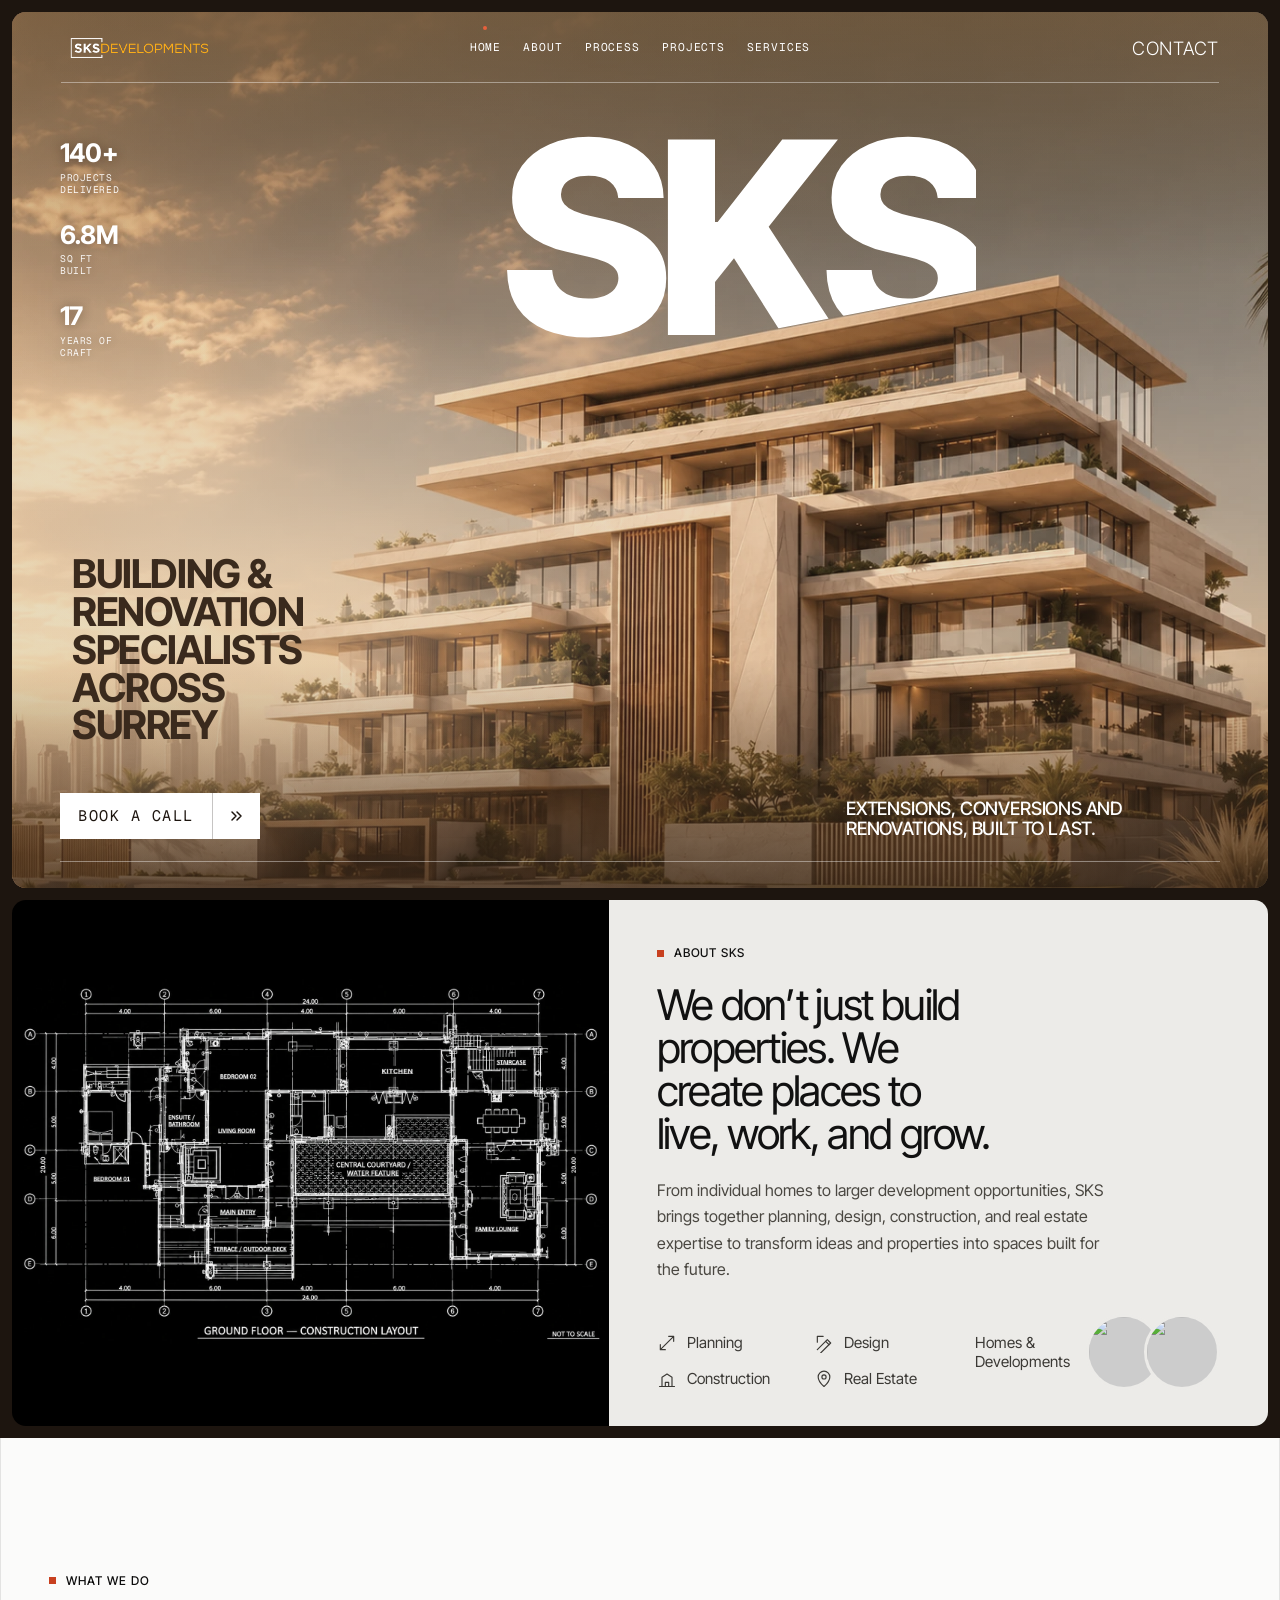
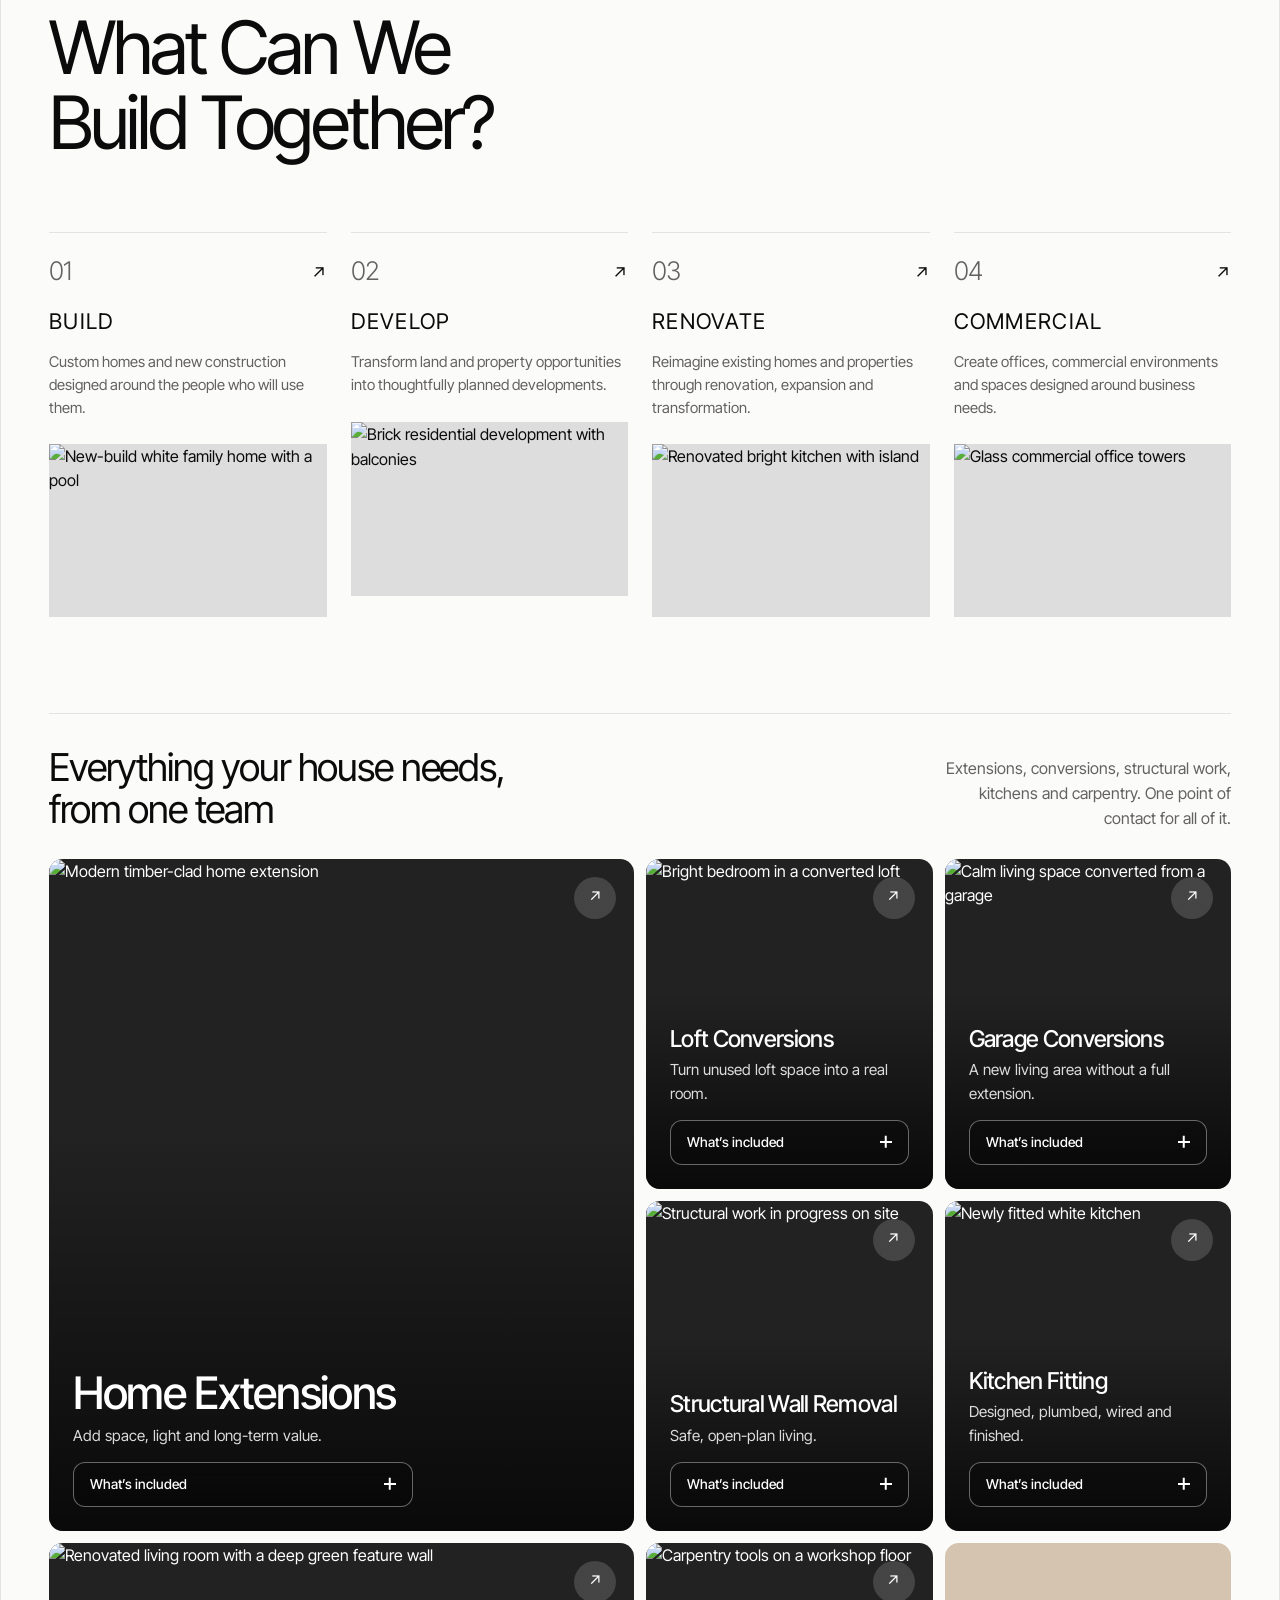
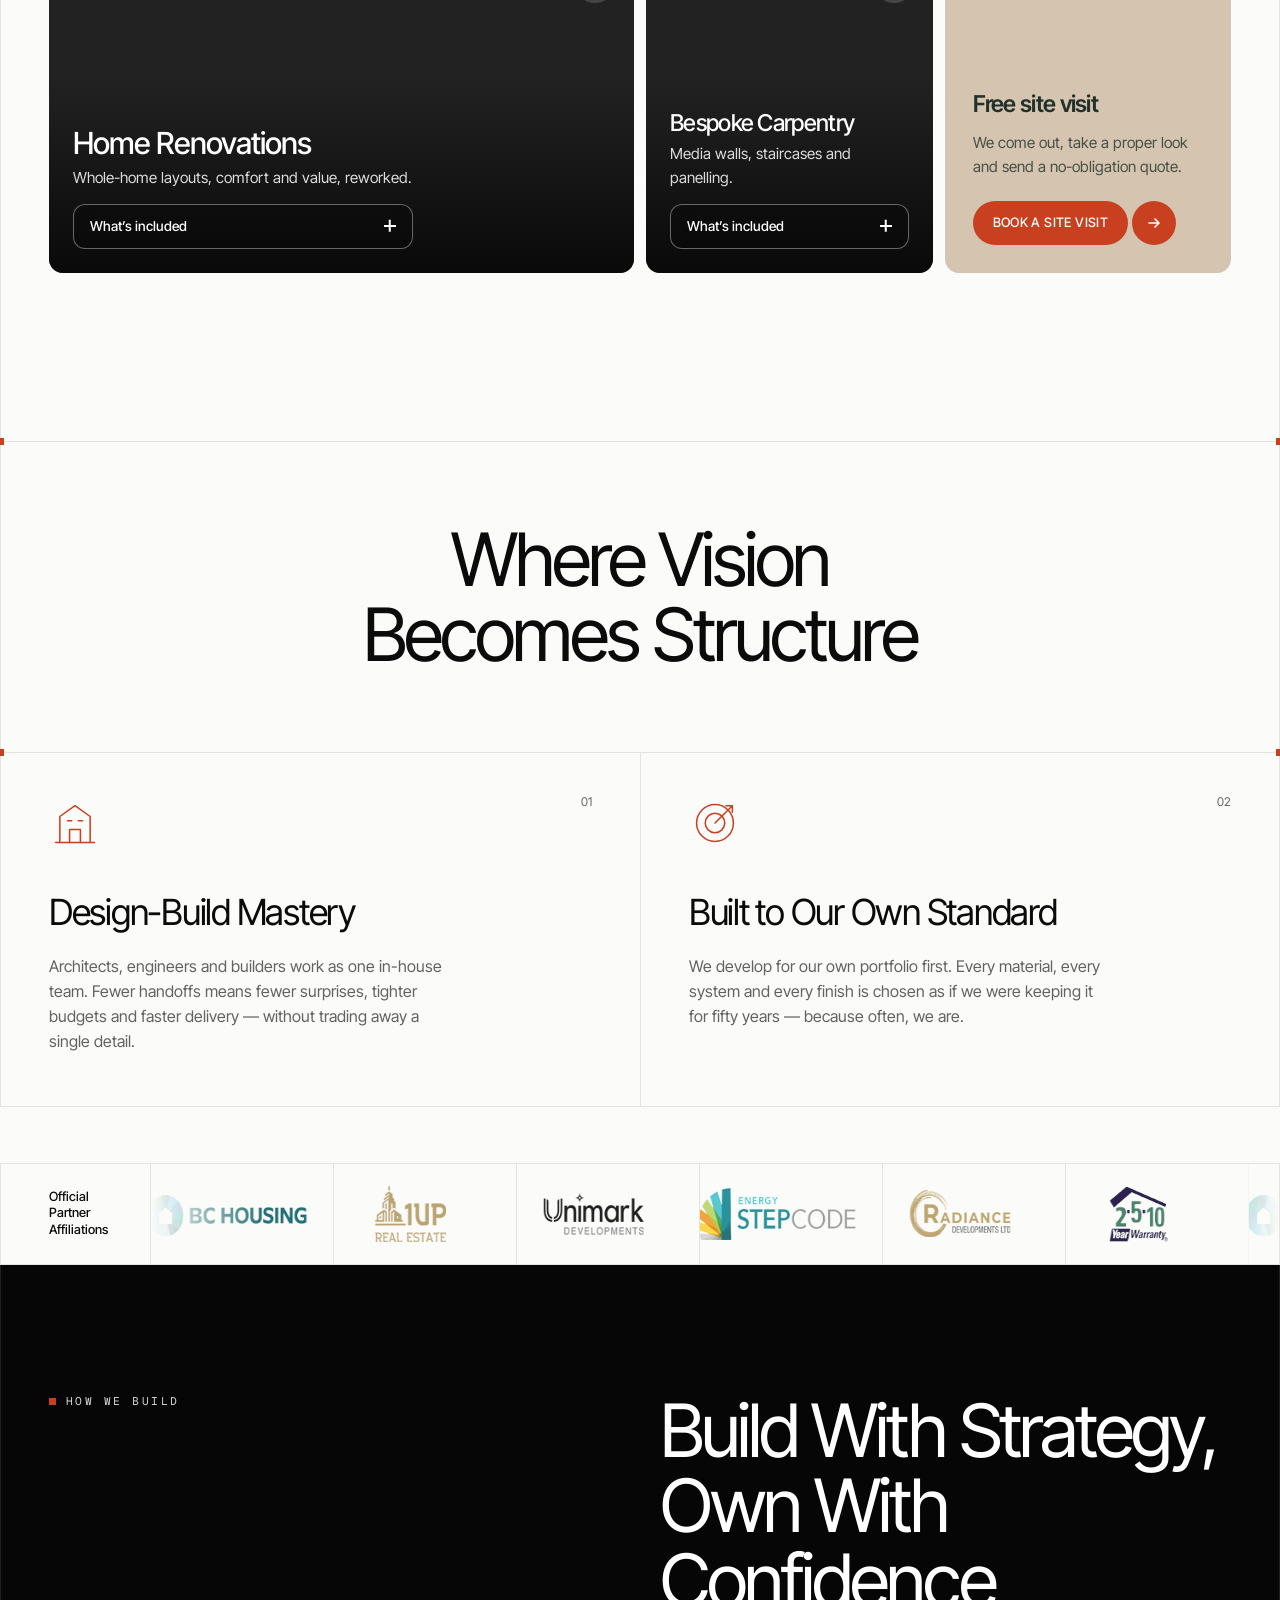
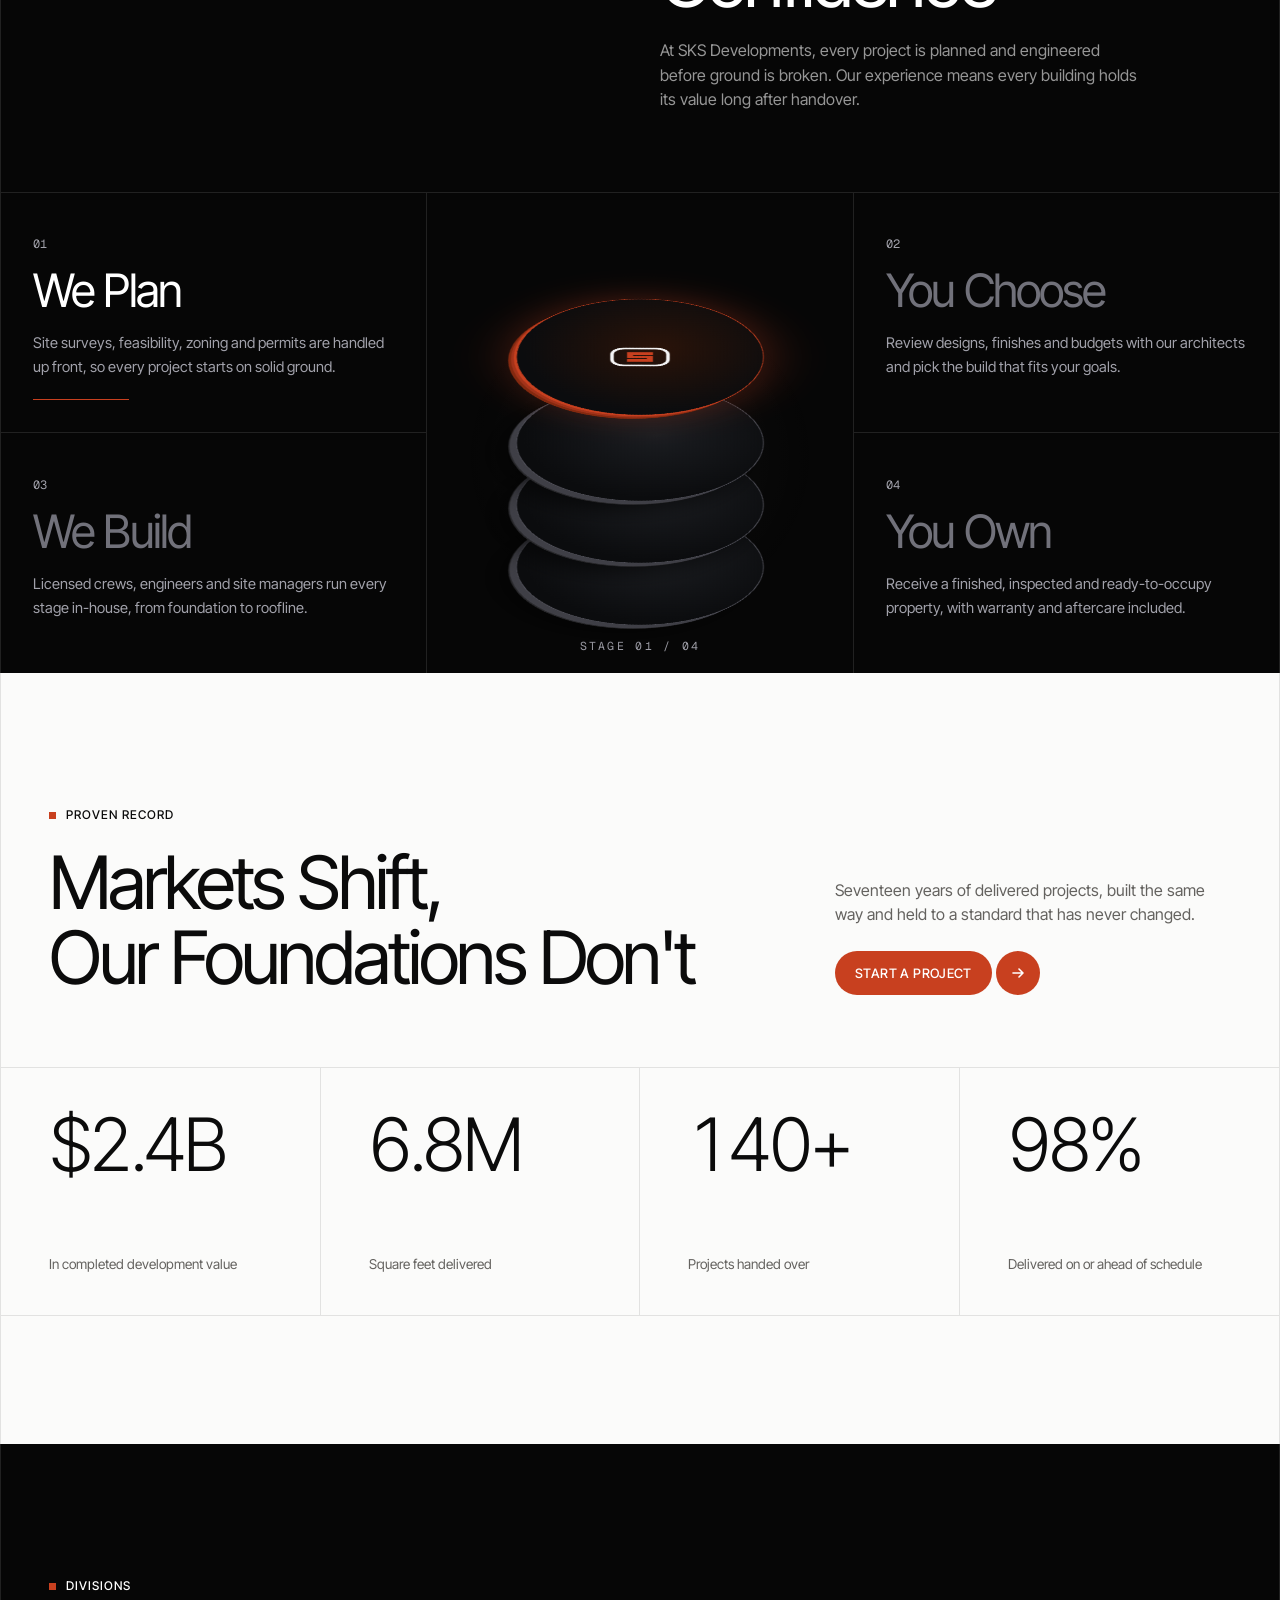
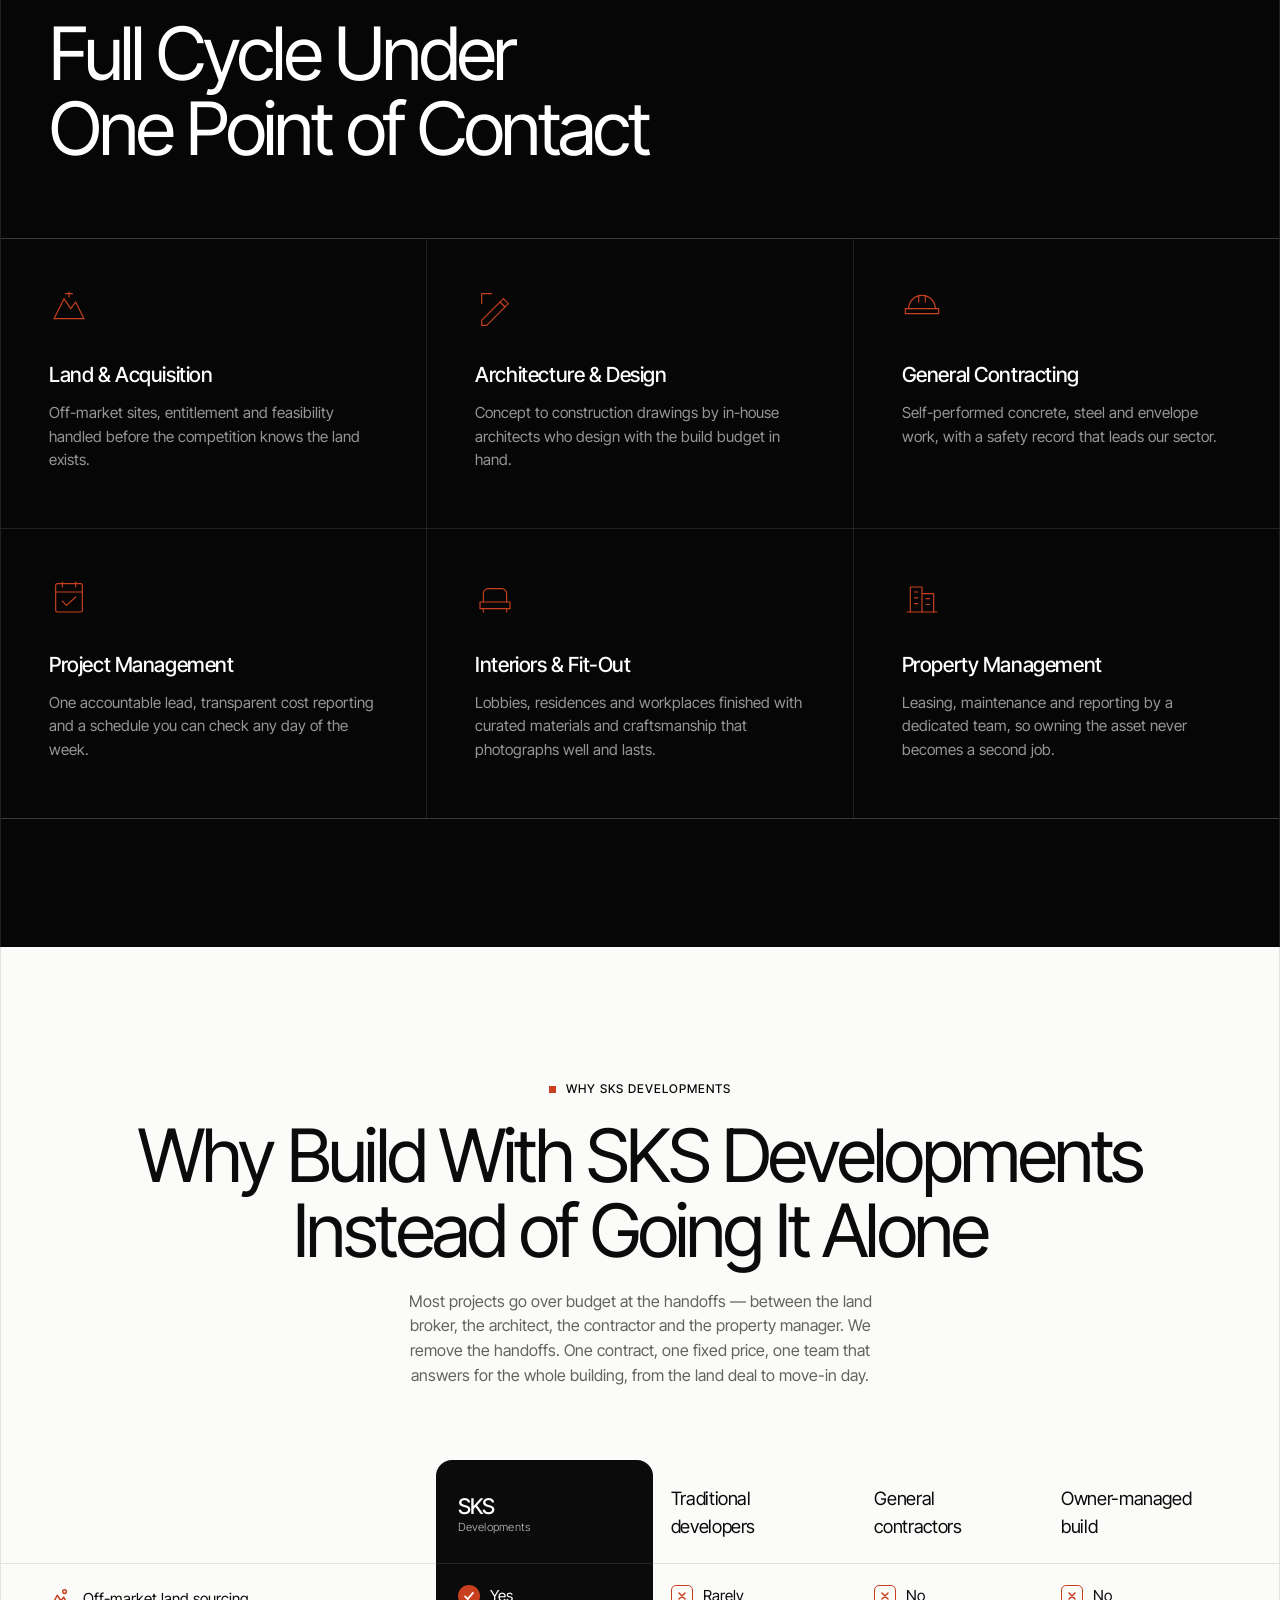
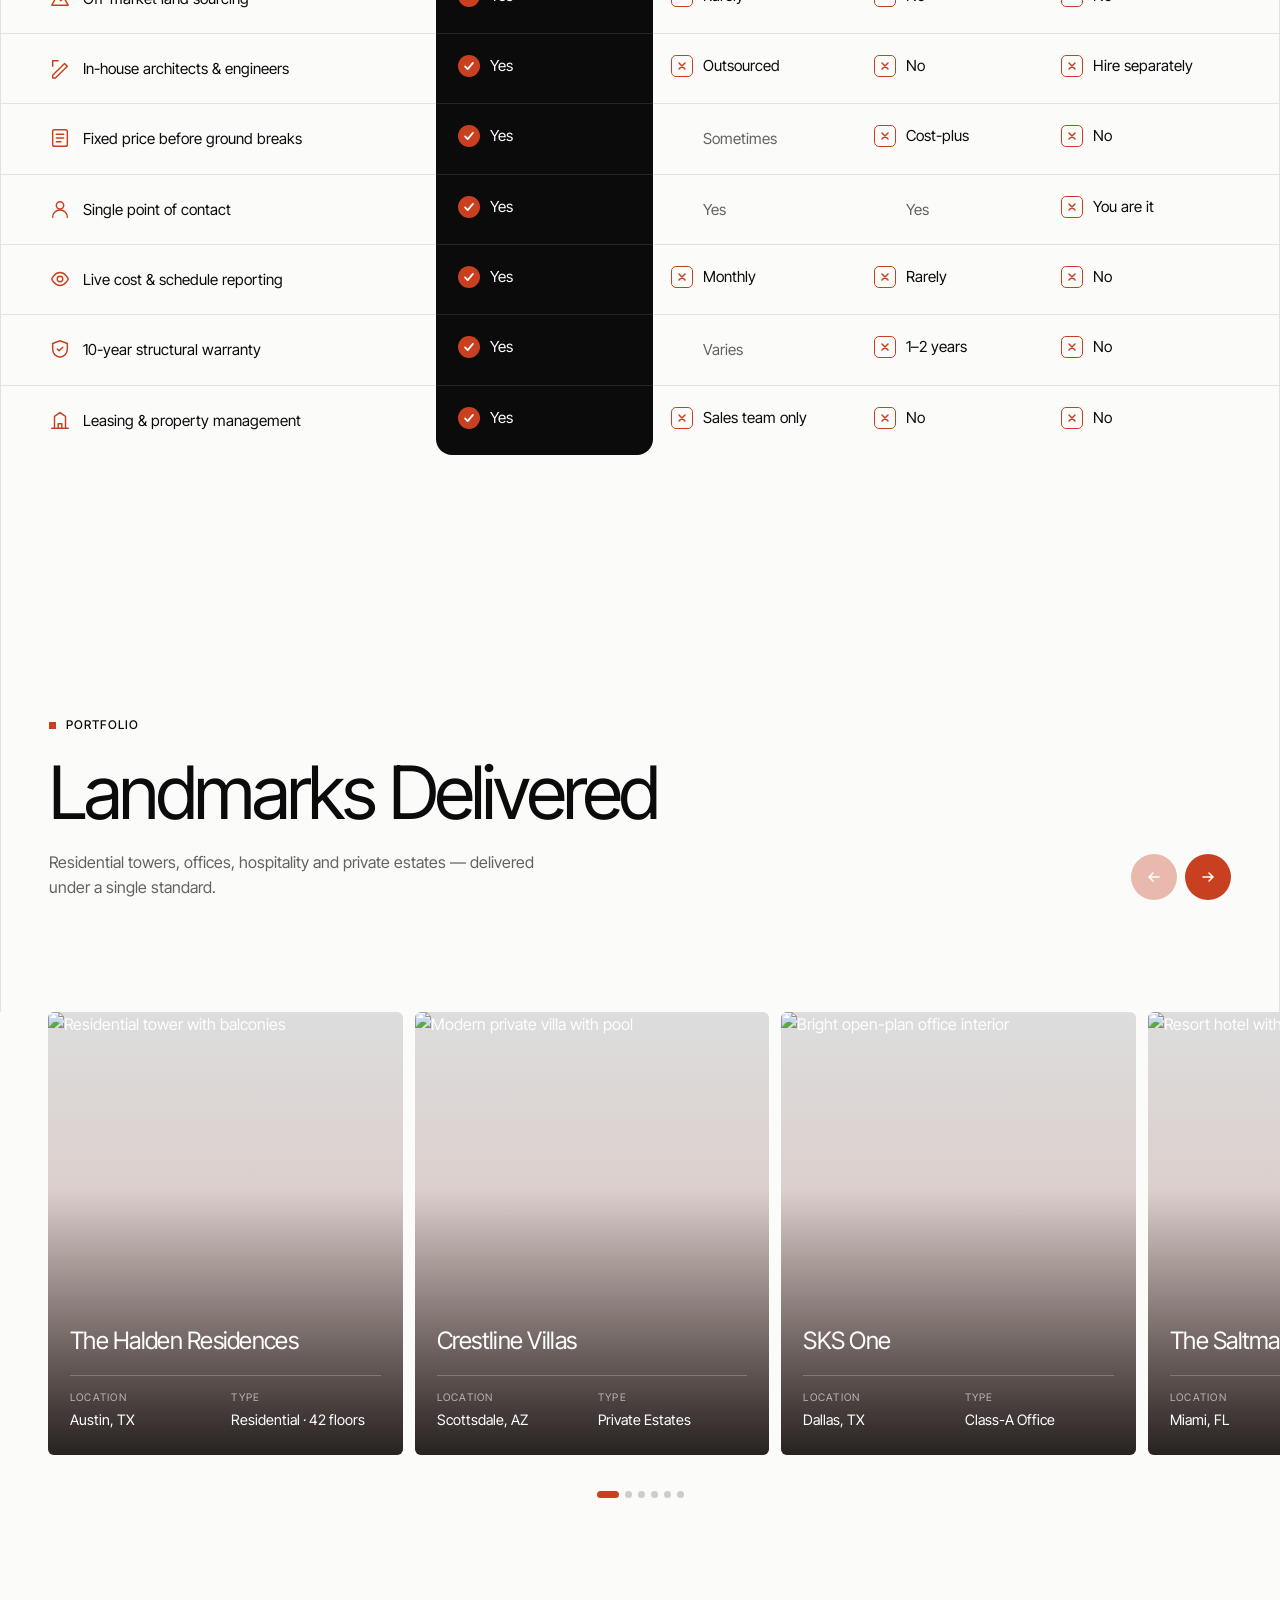
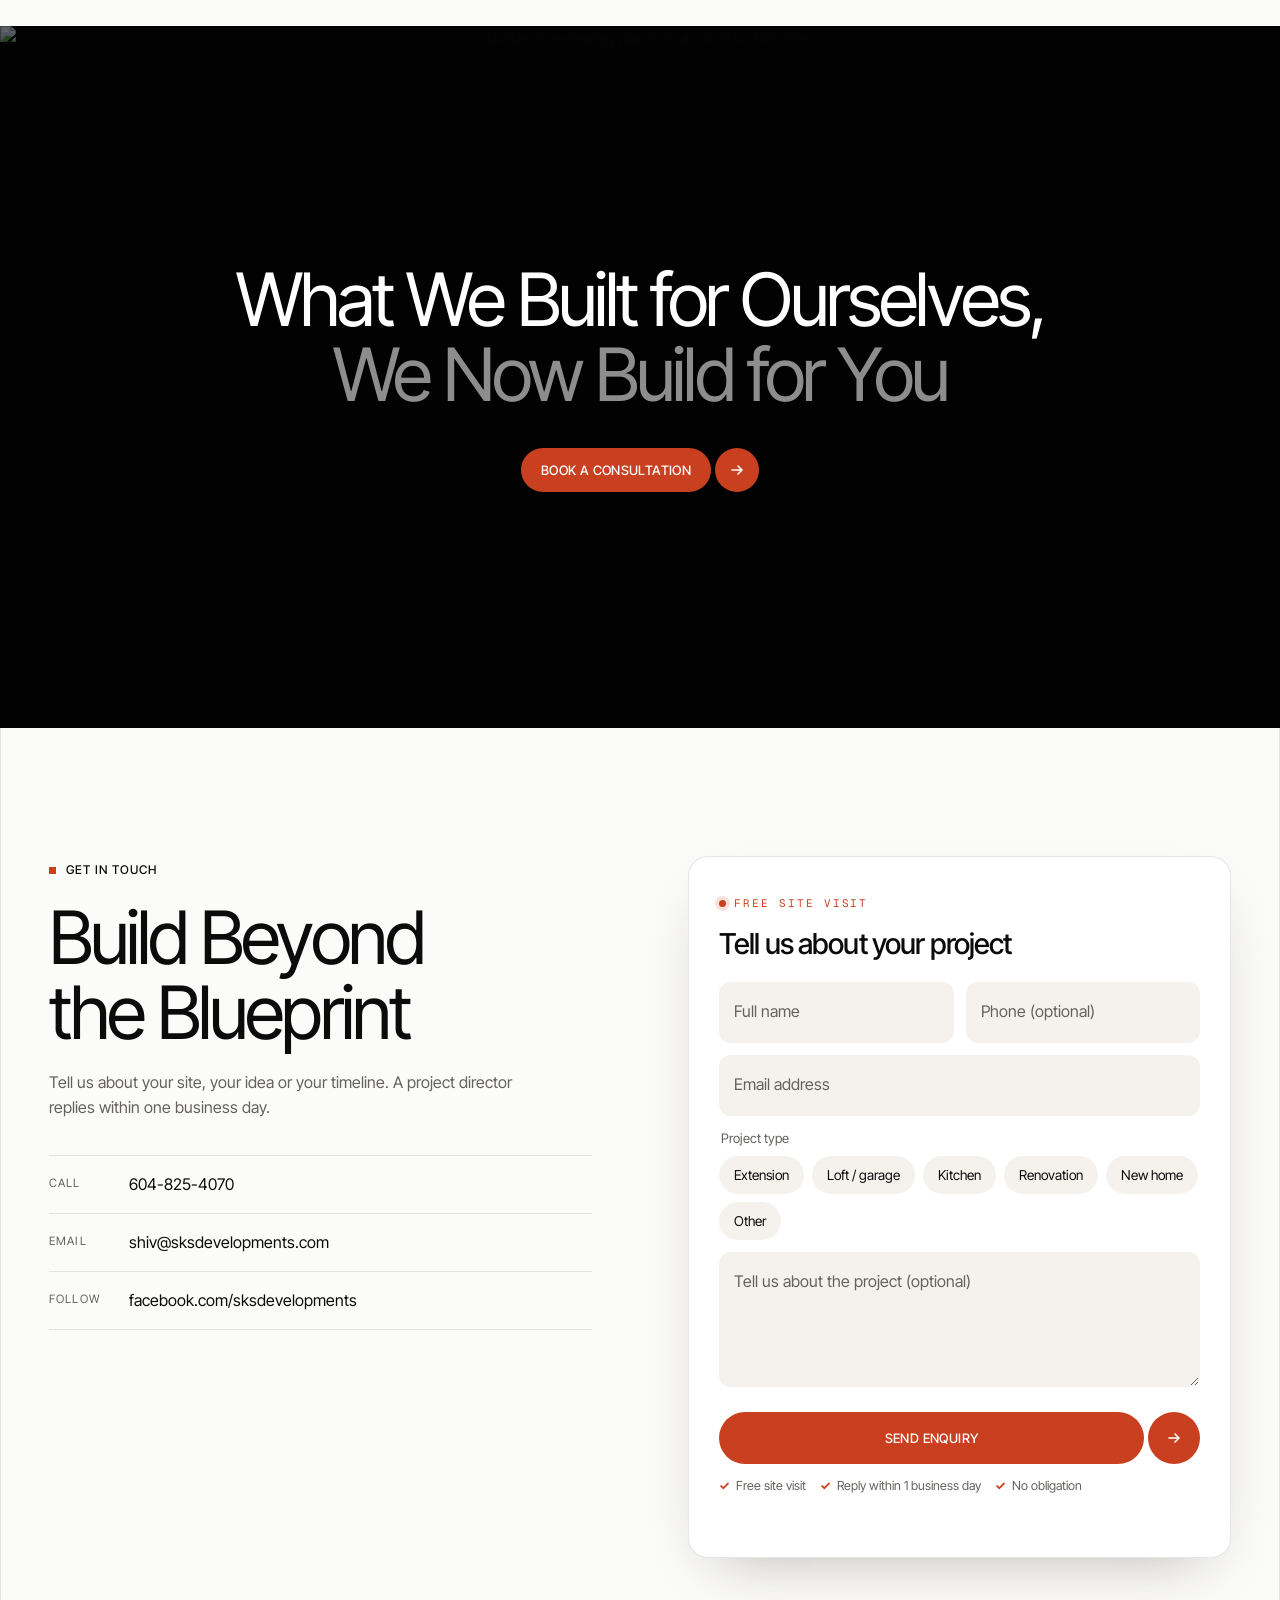
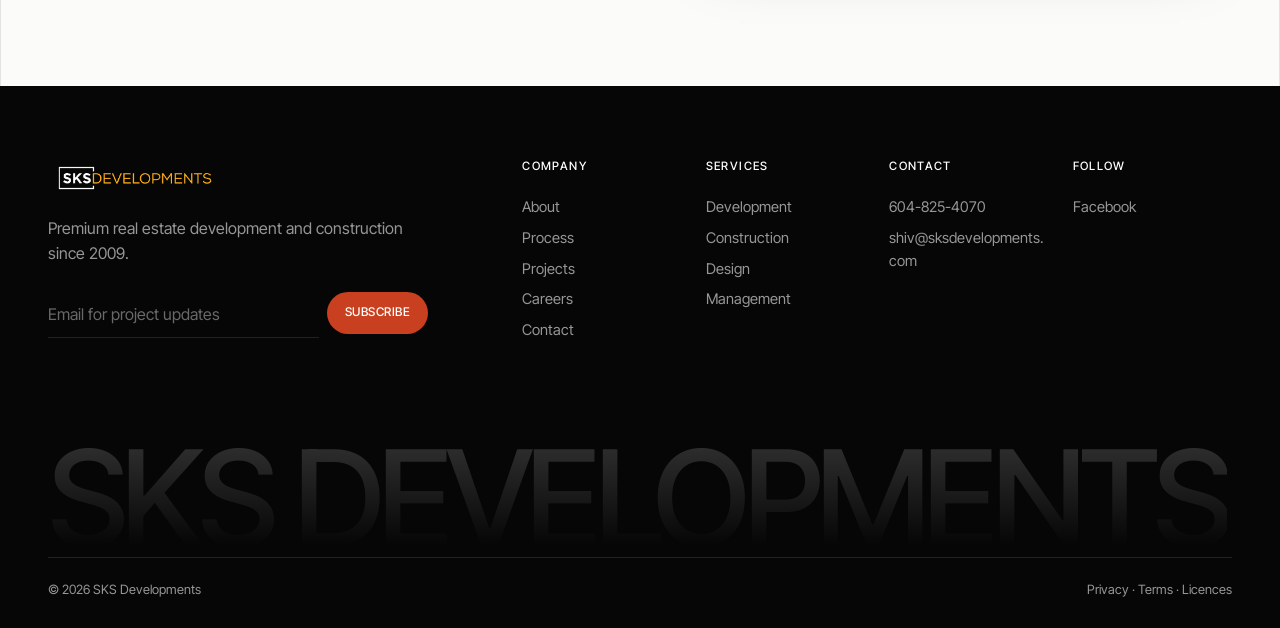
==== commit a3fe718b: "Unique content for inner pages, before/after projects, new enquiry form Each inner page now has its " ====
--- a/index.html
+++ b/index.html
@@ -10,11 +10,11 @@
   <link rel="preconnect" href="https://fonts.googleapis.com" />
   <link rel="preconnect" href="https://fonts.gstatic.com" crossorigin />
   <link href="https://fonts.googleapis.com/css2?family=Geist+Mono:wght@400;500&family=Inter+Tight:wght@300;400;500;600;700;800&display=swap" rel="stylesheet" />
-  <link rel="stylesheet" href="styles.css?v=32" />
+  <link rel="stylesheet" href="styles.css?v=35" />
   <script>
     document.documentElement.classList.add('js');
     try {
-      if (document.documentElement.hasAttribute('data-loader') && !localStorage.getItem('sks-visited') && !matchMedia('(prefers-reduced-motion: reduce)').matches)
+      if (document.documentElement.hasAttribute('data-loader') && !matchMedia('(prefers-reduced-motion: reduce)').matches)
         document.documentElement.classList.add('is-loading');
     } catch (e) {}
   </script>
@@ -716,25 +716,28 @@
           </div>
 
           <form class="form" novalidate>
-            <div class="field">
-              <input id="f-name" name="name" type="text" placeholder=" " autocomplete="name" required />
-              <label for="f-name">Full name</label>
+            <div class="form__head">
+              <p class="form__kicker">Free site visit</p>
+              <h3 class="form__title">Tell us about your project</h3>
+            </div>
+            <div class="form__row">
+              <div class="field">
+                <input id="f-name" name="name" type="text" placeholder=" " autocomplete="name" required />
+                <label for="f-name">Full name</label>
+              </div>
+              <div class="field">
+                <input id="f-phone" name="phone" type="tel" placeholder=" " autocomplete="tel" />
+                <label for="f-phone">Phone (optional)</label>
+              </div>
             </div>
             <div class="field">
               <input id="f-email" name="email" type="email" placeholder=" " autocomplete="email" required />
               <label for="f-email">Email address</label>
             </div>
-            <div class="field">
-              <select id="f-type" name="type" required>
-                <option value="" selected disabled hidden></option>
-                <option>Residential development</option>
-                <option>Commercial / office</option>
-                <option>Hospitality</option>
-                <option>Private residence</option>
-                <option>Something else</option>
-              </select>
-              <label for="f-type">Project type</label>
-            </div>
+            <fieldset class="field field--pills">
+              <legend>Project type</legend>
+              <div class="pills"><label class="pill"><input type="radio" name="type" value="Extension" required /><span>Extension</span></label><label class="pill"><input type="radio" name="type" value="Loft / garage" required /><span>Loft / garage</span></label><label class="pill"><input type="radio" name="type" value="Kitchen" required /><span>Kitchen</span></label><label class="pill"><input type="radio" name="type" value="Renovation" required /><span>Renovation</span></label><label class="pill"><input type="radio" name="type" value="New home" required /><span>New home</span></label><label class="pill"><input type="radio" name="type" value="Other" required /><span>Other</span></label></div>
+            </fieldset>
             <div class="field">
               <textarea id="f-msg" name="message" rows="4" placeholder=" "></textarea>
               <label for="f-msg">Tell us about the project (optional)</label>
@@ -743,6 +746,7 @@
               <span class="btn__label">Send Enquiry</span>
               <span class="btn__icon" aria-hidden="true"><svg viewBox="0 0 16 16"><path d="M3 8h10M9 4l4 4-4 4"/></svg></span>
             </button>
+            <ul class="form__trust"><li>Free site visit</li><li>Reply within 1 business day</li><li>No obligation</li></ul>
             <p class="form__note" role="status" aria-live="polite"></p>
           </form>
         </div>
@@ -819,6 +823,6 @@
     </a>
   </nav>
 
-  <script src="script.js?v=13" defer></script>
+  <script src="script.js?v=14" defer></script>
 </body>
 </html>
--- a/styles.css
+++ b/styles.css
@@ -840,7 +840,7 @@
 .is-loading .tabbar { opacity: 0; }
 @media (max-width: 959px) {
   /* keep the end of the page clear of the bar */
-  .footer__bottom { padding-bottom: calc(110px + env(safe-area-inset-bottom, 0px)); }
+  .footer__bottom { padding-bottom: calc(28px + env(safe-area-inset-bottom, 0px)); }
 }
 @media (min-width: 960px) { .tabbar { display: none; } }
 
@@ -1555,6 +1555,156 @@
 }
 
 /* =========================================================
+   ENQUIRY FORM — card with filled fields and project pills
+   ========================================================= */
+.form {
+  background: #fff; border: 1px solid var(--line); border-radius: 20px;
+  padding: 22px 18px 20px; gap: 12px;
+  box-shadow: 0 24px 60px -30px rgba(40, 26, 14, .35);
+}
+.form__head { margin-bottom: 4px; }
+.form__kicker { display: inline-flex; align-items: center; gap: 8px; font-family: var(--mono); font-size: .68rem; letter-spacing: .18em; text-transform: uppercase; color: var(--accent); }
+.form__kicker::before { content: ""; width: 7px; height: 7px; border-radius: 50%; background: var(--accent); box-shadow: 0 0 0 4px rgba(200, 64, 31, .15); }
+.form__title { margin-top: 8px; font-size: 1.45rem; font-weight: 500; letter-spacing: -0.03em; }
+.form__row { display: grid; gap: 12px; }
+.form .field input, .form .field textarea {
+  background: #f5f2ee; border: 1px solid transparent; border-radius: 12px;
+  padding: 24px 14px 10px; font-size: 1rem;
+  transition: border-color .3s, background .3s, box-shadow .3s;
+}
+.form .field label { left: 15px; top: 17px; }
+.form .field input:focus, .form .field textarea:focus {
+  background: #fff; border-color: var(--accent); box-shadow: 0 0 0 4px rgba(200, 64, 31, .12);
+}
+.form .field input:focus + label, .form .field input:not(:placeholder-shown) + label,
+.form .field textarea:focus + label, .form .field textarea:not(:placeholder-shown) + label {
+  transform: translateY(-10px) scale(.74); color: var(--accent);
+}
+.form .field.is-invalid input { border-color: var(--accent); }
+.field--pills { border: 0; padding: 0; margin: 0; }
+.field--pills legend { font-size: .82rem; color: var(--muted); margin-bottom: 8px; }
+.pills { display: flex; flex-wrap: wrap; gap: 8px; }
+.form .field--pills .pill { position: relative; left: auto; top: auto; transform: none; pointer-events: auto; color: inherit; }
+.pill input { position: absolute; opacity: 0; pointer-events: none; }
+.pill span {
+  display: inline-flex; align-items: center; height: 38px; padding: 0 14px; border-radius: 999px;
+  background: #f5f2ee; border: 1px solid transparent; font-size: .85rem; cursor: pointer;
+  transition: background .25s, color .25s, border-color .25s;
+}
+.pill:hover span { border-color: var(--line); }
+.pill input:checked + span { background: var(--ink); color: #fff; }
+.pill input:focus-visible + span { outline: 2px solid var(--accent); outline-offset: 2px; }
+.field--pills.is-invalid legend { color: var(--accent); }
+.form .btn { margin-top: 6px; }
+.form__trust { display: flex; flex-wrap: wrap; gap: 6px 14px; font-size: .78rem; color: var(--muted); }
+.form__trust li { display: flex; align-items: center; gap: 6px; }
+.form__trust li::before { content: "✓"; color: var(--accent); font-weight: 700; }
+@media (min-width: 640px) {
+  .form { padding: 32px 30px 28px; }
+  .form__row { grid-template-columns: 1fr 1fr; }
+  .form__title { font-size: 1.8rem; }
+}
+
+/* =========================================================
+   INNER PAGES — story, tags, info cards, service rows, FAQ,
+   before/after cards
+   ========================================================= */
+.story { display: grid; gap: 24px; }
+.story__text p { font-size: 1.02rem; line-height: 1.7; color: #3b3935; }
+.story__text p + p { margin-top: 14px; }
+.story__facts { display: grid; grid-template-columns: 1fr 1fr; gap: 10px; }
+.story__facts li { background: #fff; border: 1px solid var(--line); border-radius: 14px; padding: 16px; display: grid; gap: 4px; }
+.story__facts strong { font-size: 1.8rem; font-weight: 400; letter-spacing: -0.04em; line-height: 1; }
+.story__facts span { font-size: .78rem; color: var(--muted); }
+@media (min-width: 900px) { .story { grid-template-columns: 1.3fr 1fr; gap: 64px; align-items: start; } .story__text p { font-size: 1.12rem; } }
+
+.tags { display: flex; flex-wrap: wrap; gap: 8px; }
+.tags li { padding: 10px 16px; border-radius: 999px; background: #fff; border: 1px solid var(--line); font-size: .92rem; }
+.note { margin-top: 18px; color: var(--muted); font-size: .92rem; }
+.note a { color: var(--ink); text-decoration: underline; text-underline-offset: 3px; }
+
+.info-cards { display: grid; gap: 10px; }
+.info-card { background: #fff; border: 1px solid var(--line); border-radius: 16px; padding: 18px; }
+.info-card__label { font-family: var(--mono); font-size: .66rem; letter-spacing: .18em; text-transform: uppercase; color: var(--accent); }
+.info-card__value { margin-top: 8px; font-size: 1.15rem; font-weight: 500; letter-spacing: -0.02em; overflow-wrap: anywhere; }
+.info-card__value a:hover { color: var(--accent); }
+.info-card p:last-child { margin-top: 6px; font-size: .85rem; color: var(--muted); }
+@media (min-width: 900px) { .info-cards { grid-template-columns: repeat(3, 1fr); gap: 14px; } .info-card { padding: 24px; } }
+
+.svc-rows { display: grid; grid-template-columns: 1fr 1fr; gap: 10px; }
+.svc-row { background: #fff; border: 1px solid var(--line); border-radius: 14px; padding: 16px 14px; scroll-margin-top: 90px; display: flex; flex-direction: column; }
+.svc-row h3 { font-size: 1.05rem; font-weight: 500; letter-spacing: -0.02em; }
+.svc-row > p { margin-top: 6px; font-size: .8rem; line-height: 1.5; color: var(--muted); }
+.svc-row .ticks { margin-top: 10px; }
+.svc-row__good { margin-top: auto; padding-top: 12px; font-size: .78rem; }
+.svc-row__good span { display: block; font-family: var(--mono); font-size: .6rem; letter-spacing: .16em; text-transform: uppercase; color: var(--accent); margin-bottom: 2px; }
+@media (min-width: 900px) { .svc-rows { grid-template-columns: repeat(4, 1fr); gap: 14px; } .svc-row { padding: 24px 22px; } .svc-row h3 { font-size: 1.3rem; } .svc-row > p, .svc-row .ticks li { font-size: .9rem; } }
+
+.faq { border-top: 1px solid var(--line); max-width: 920px; }
+.faq__item { border-bottom: 1px solid var(--line); }
+.faq__item summary {
+  list-style: none; cursor: pointer; display: flex; justify-content: space-between; align-items: center; gap: 16px;
+  padding: 18px 0; font-size: 1.05rem; font-weight: 500; letter-spacing: -0.01em;
+}
+.faq__item summary::-webkit-details-marker { display: none; }
+.faq__plus { position: relative; flex: none; width: 30px; height: 30px; border-radius: 50%; background: #fff; border: 1px solid var(--line); transition: transform .4s var(--ease), background .3s; }
+.faq__plus::before, .faq__plus::after { content: ""; position: absolute; left: 9px; right: 9px; top: 50%; height: 1.5px; margin-top: -.75px; background: currentColor; }
+.faq__plus::after { transform: rotate(90deg); }
+.faq__item[open] .faq__plus { transform: rotate(45deg); background: var(--ink); color: #fff; }
+.faq__item p { padding: 0 44px 20px 0; color: var(--muted); line-height: 1.65; }
+@media (min-width: 900px) { .faq__item summary { font-size: 1.2rem; padding: 22px 0; } }
+
+.cta-strip { display: grid; gap: 18px; justify-items: start; background: #fff; border: 1px solid var(--line); border-radius: 18px; padding: 22px; }
+.cta-strip p { max-width: 56ch; color: #3b3935; }
+@media (min-width: 900px) { .cta-strip { grid-template-columns: 1fr auto; align-items: center; padding: 32px 36px; } }
+
+.perks--3 { grid-template-columns: 1fr 1fr; }
+@media (min-width: 900px) { .perks--3 { grid-template-columns: repeat(3, 1fr); } }
+
+/* before / after */
+.ba-grid { display: grid; grid-template-columns: 1fr 1fr; gap: 10px; }
+.ba { background: #fff; border-radius: 16px; overflow: hidden; border: 1px solid var(--line); display: flex; flex-direction: column; }
+.ba__pics { display: grid; grid-template-columns: 1fr 1fr; gap: 2px; }
+.ba__pics figure { position: relative; margin: 0; aspect-ratio: 4 / 5; overflow: hidden; background: #ddd; }
+.ba__pics img { width: 100%; height: 100%; object-fit: cover; transition: transform 1s var(--ease); }
+.ba:hover .ba__pics img { transform: scale(1.05); }
+.ba__pics figcaption {
+  position: absolute; top: 8px; left: 8px; padding: 3px 8px; border-radius: 999px;
+  background: rgba(255, 255, 255, .92); color: var(--ink);
+  font-family: var(--mono); font-size: .52rem; letter-spacing: .14em; text-transform: uppercase;
+}
+.ba__pics figcaption.is-after { background: var(--ink); color: #fff; }
+.ba__body { padding: 12px 12px 14px; display: flex; flex-direction: column; flex: 1; }
+.ba__tags { display: flex; flex-wrap: wrap; gap: 4px; }
+.ba__tags li { padding: 3px 8px; border-radius: 999px; background: #efe9e1; font-family: var(--mono); font-size: .52rem; letter-spacing: .1em; text-transform: uppercase; }
+.ba h3 { margin-top: 8px; font-size: .95rem; font-weight: 500; letter-spacing: -0.02em; line-height: 1.25; }
+.ba__body > p { display: none; }
+.ba__link { margin-top: auto; padding-top: 10px; font-size: .78rem; font-weight: 500; }
+.ba__link:hover { color: var(--accent); }
+@media (min-width: 900px) {
+  .ba-grid { gap: 18px; }
+  .ba__pics figure { aspect-ratio: 4 / 3.4; }
+  .ba__pics figcaption { top: 14px; left: 14px; padding: 6px 14px; font-size: .68rem; }
+  .ba__body { padding: 24px 26px 26px; }
+  .ba__tags { gap: 8px; }
+  .ba__tags li { padding: 7px 14px; font-size: .66rem; }
+  .ba h3 { margin-top: 14px; font-size: 1.45rem; }
+  .ba__body > p { display: block; margin-top: 10px; color: var(--muted); line-height: 1.6; }
+  .ba__link { padding-top: 18px; font-size: .95rem; }
+}
+
+/* home: Build / Develop / Renovate / Commercial — 2 × 2 on phones */
+@media (max-width: 639px) {
+  .ways { grid-template-columns: 1fr 1fr; gap: 18px 10px; }
+  .way { display: flex; flex-direction: column; padding: 0; border: 0; }
+  .way:last-child { border-bottom: 0; }
+  .way__img { order: -1; margin: 0 0 10px; aspect-ratio: 4 / 3; border-radius: 12px; }
+  .way__top { margin-top: 0; }
+  .way h3 { margin-top: 2px; font-size: 1rem; }
+  .way p { margin-top: 4px; font-size: .78rem; line-height: 1.45; }
+}
+
+/* =========================================================
    REVEAL + MOTION
    ========================================================= */
 .js .reveal { opacity: 0; transform: translateY(28px); transition: opacity 1s var(--ease), transform 1s var(--ease); }
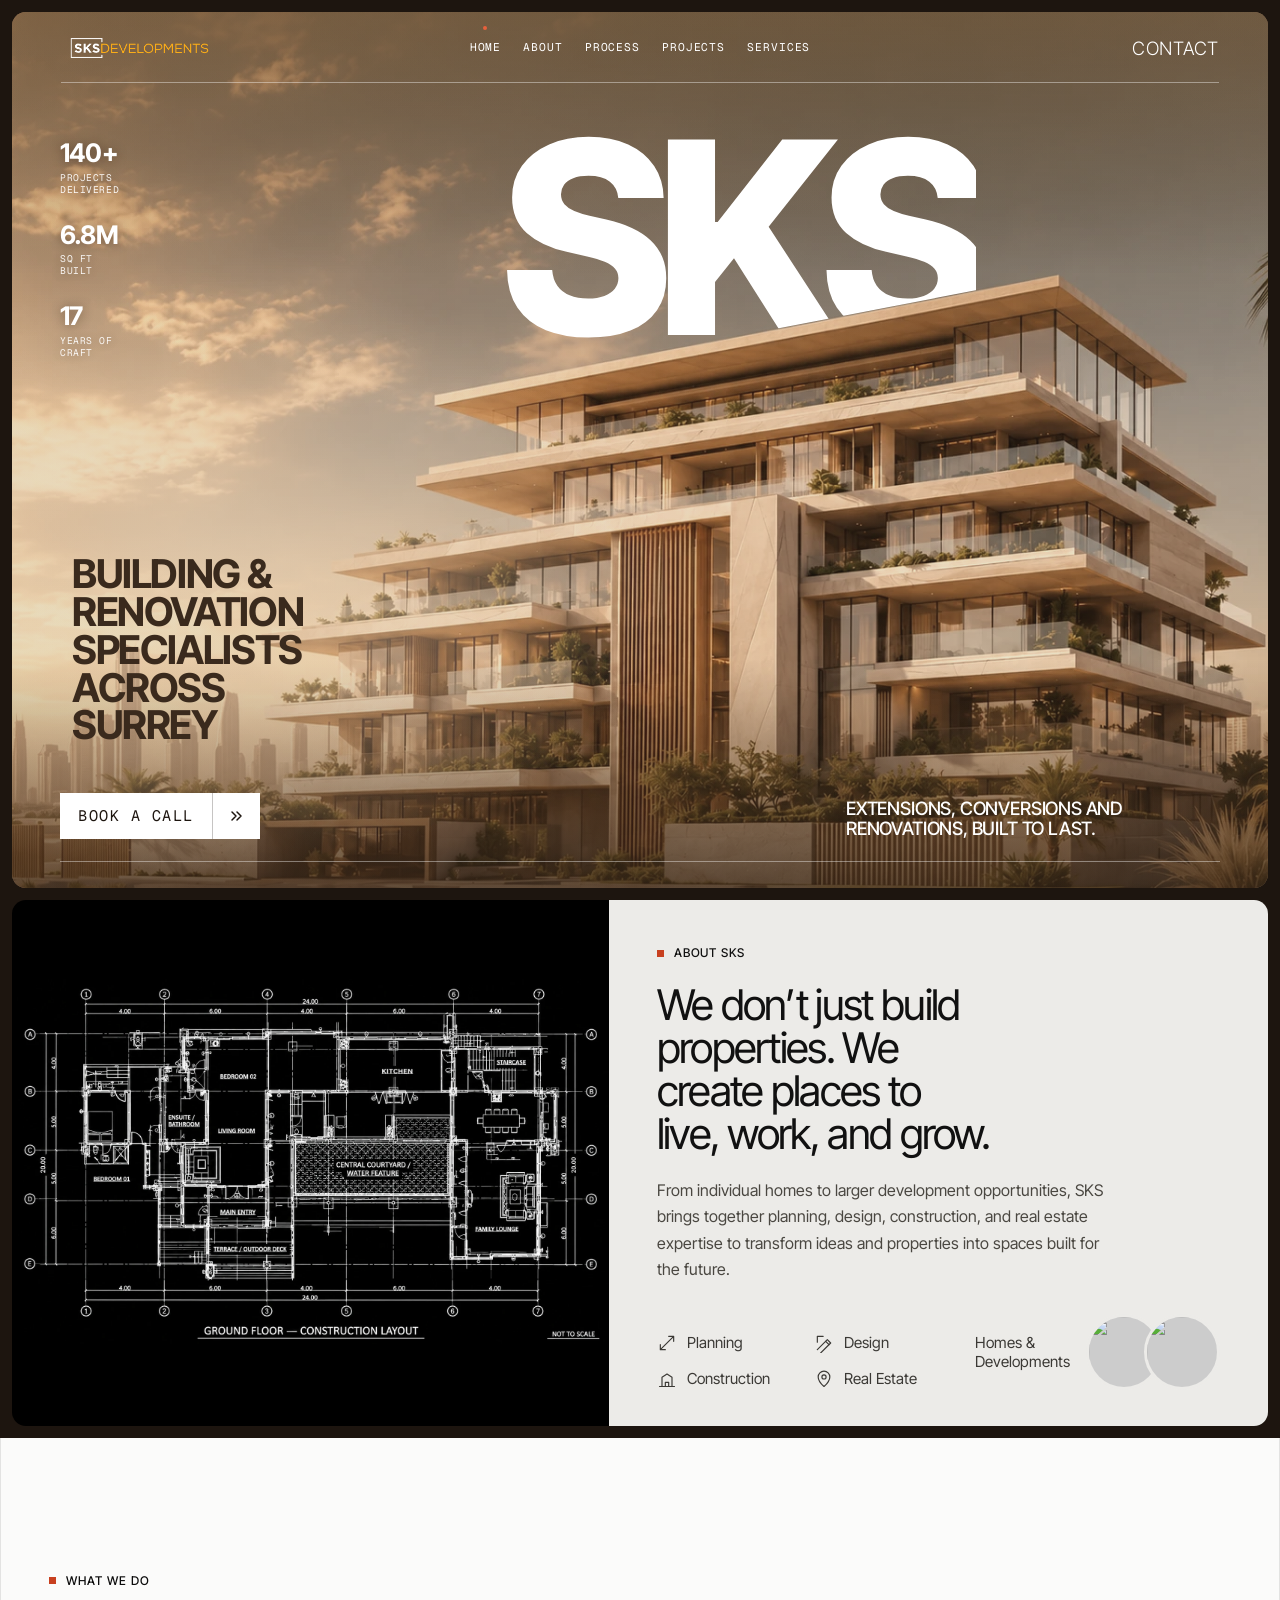
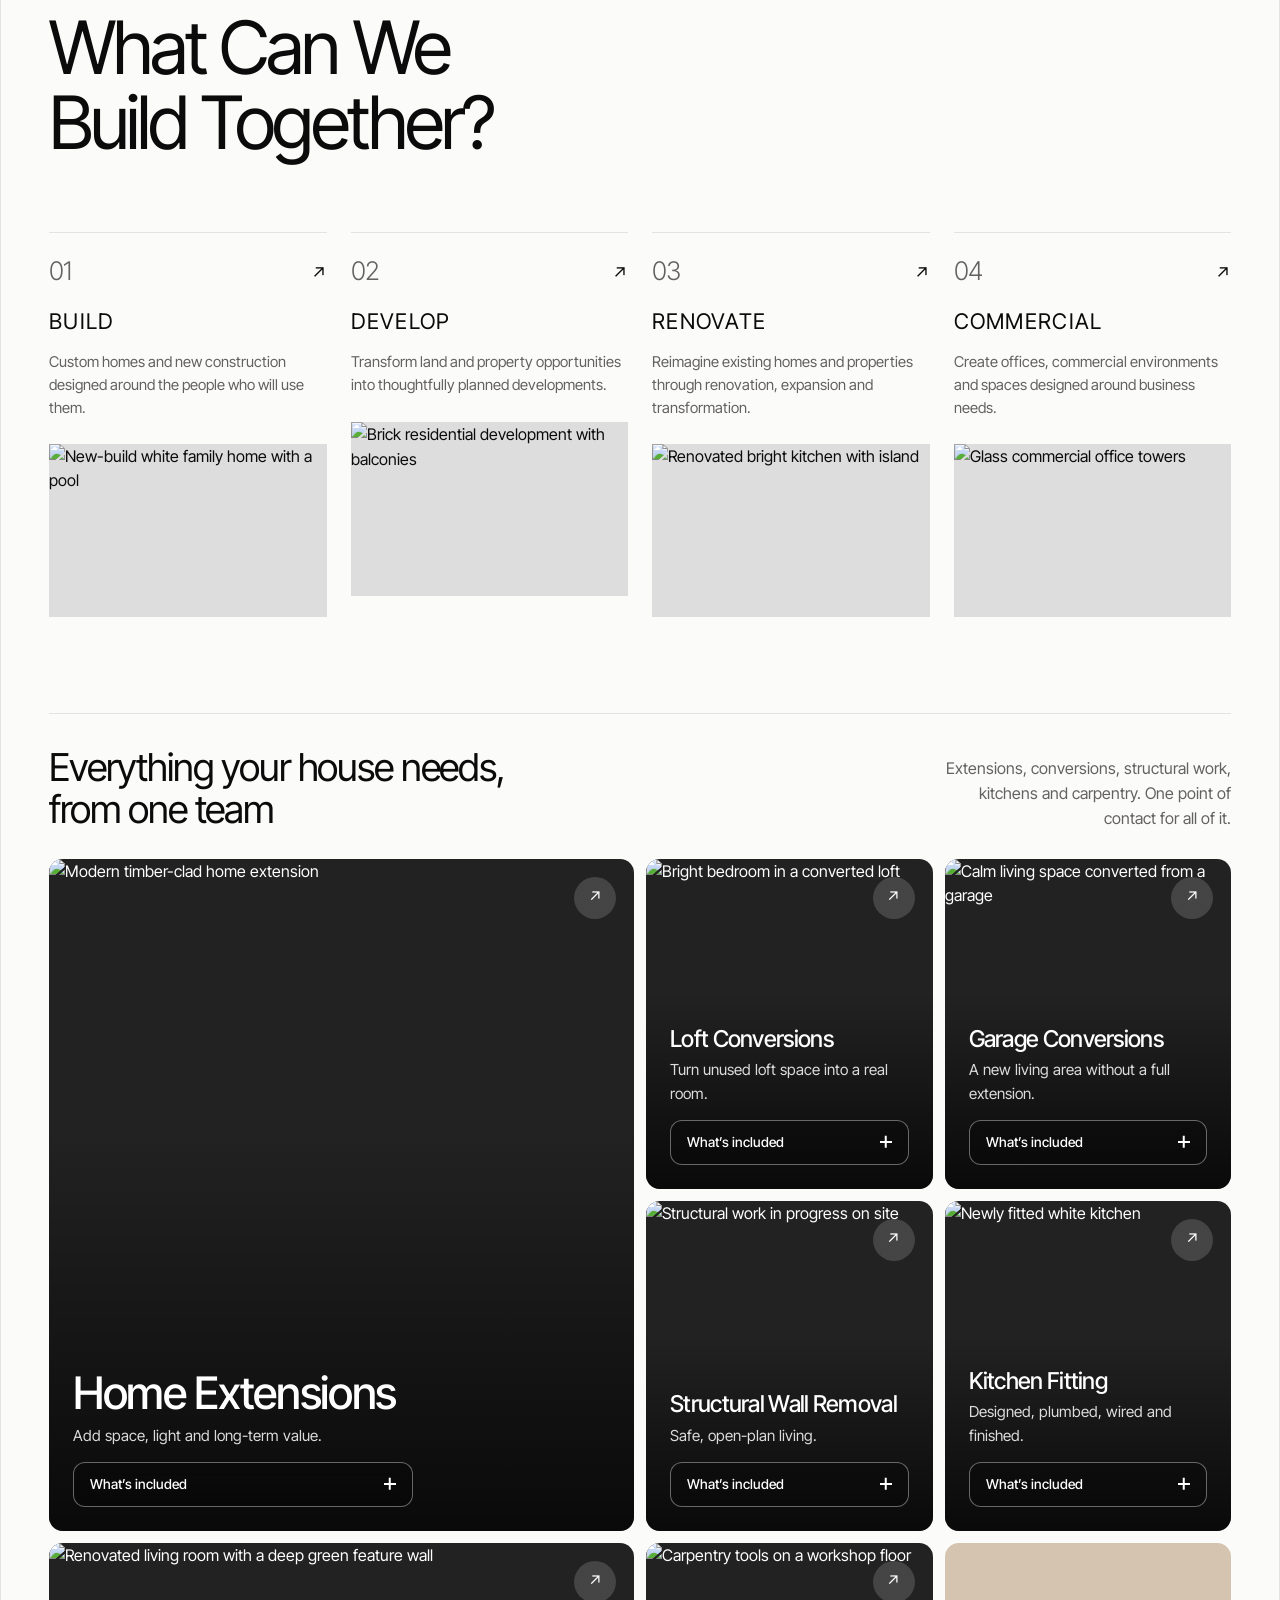
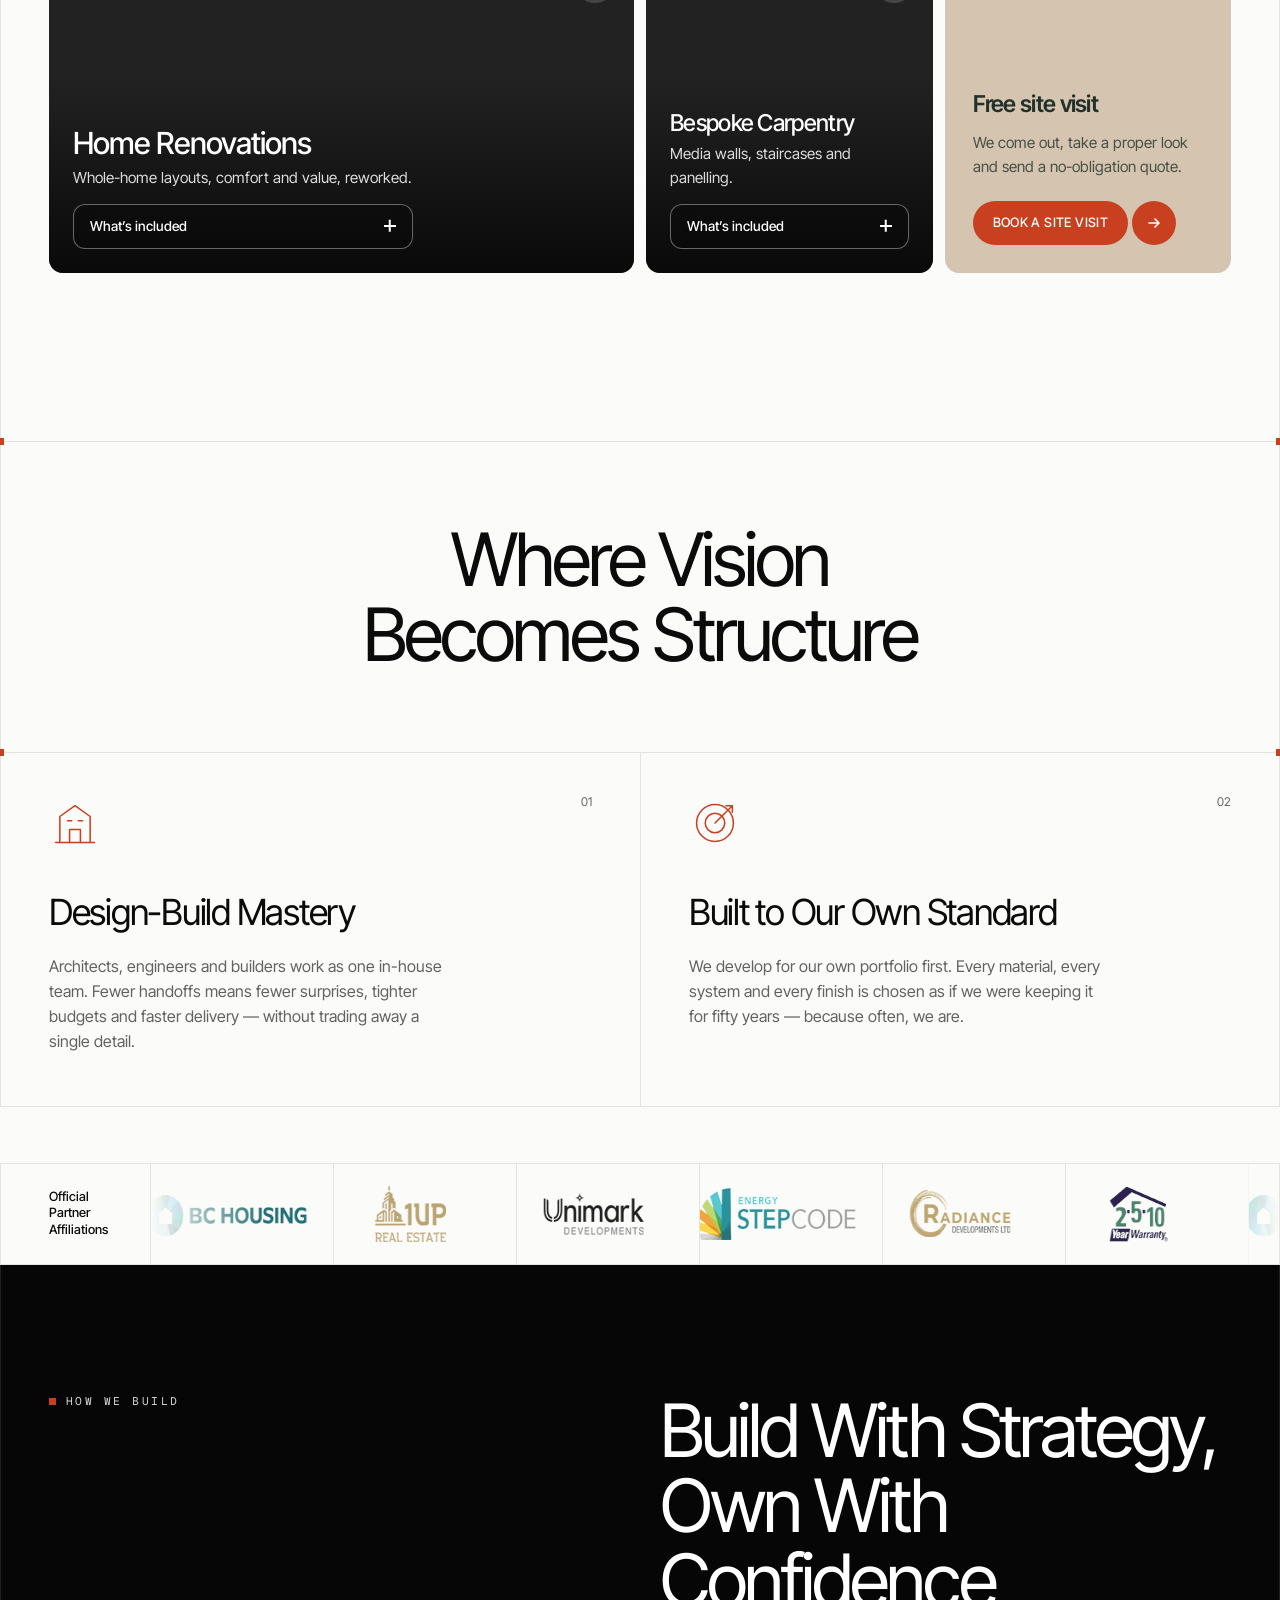
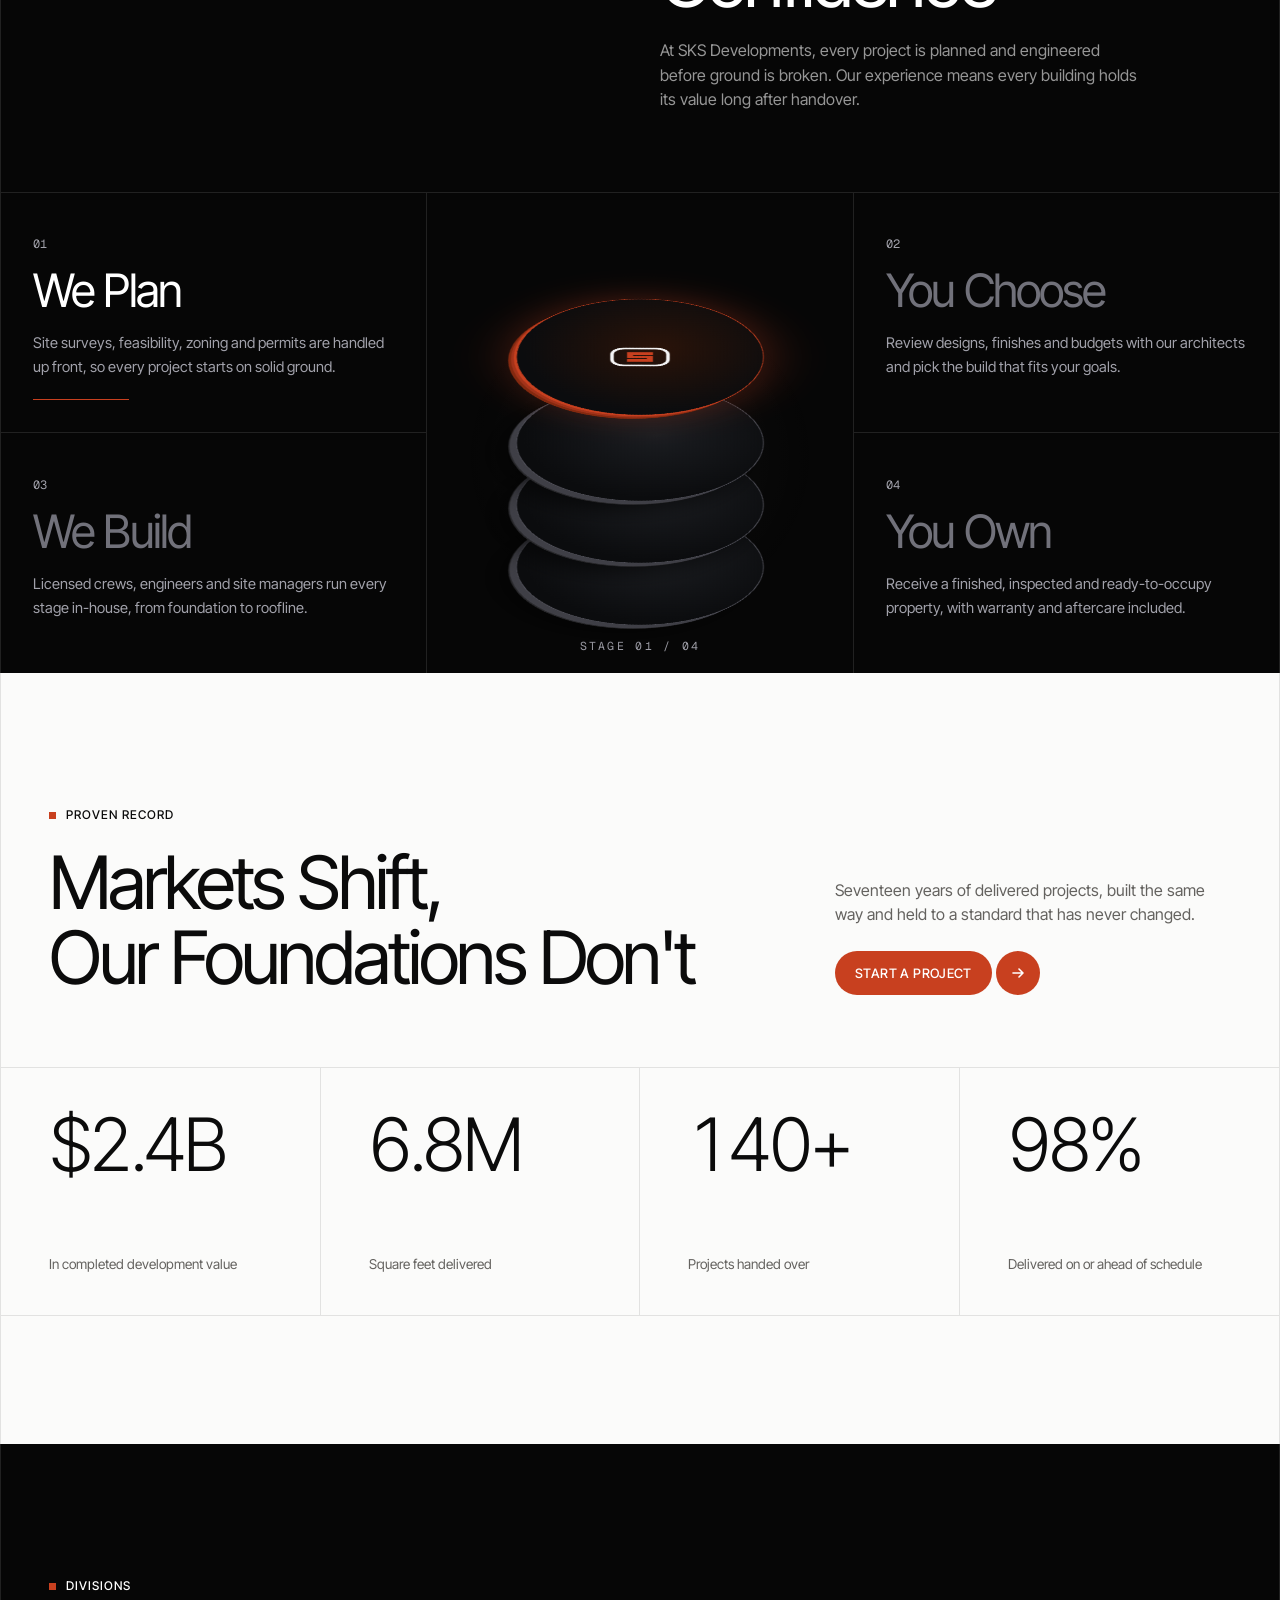
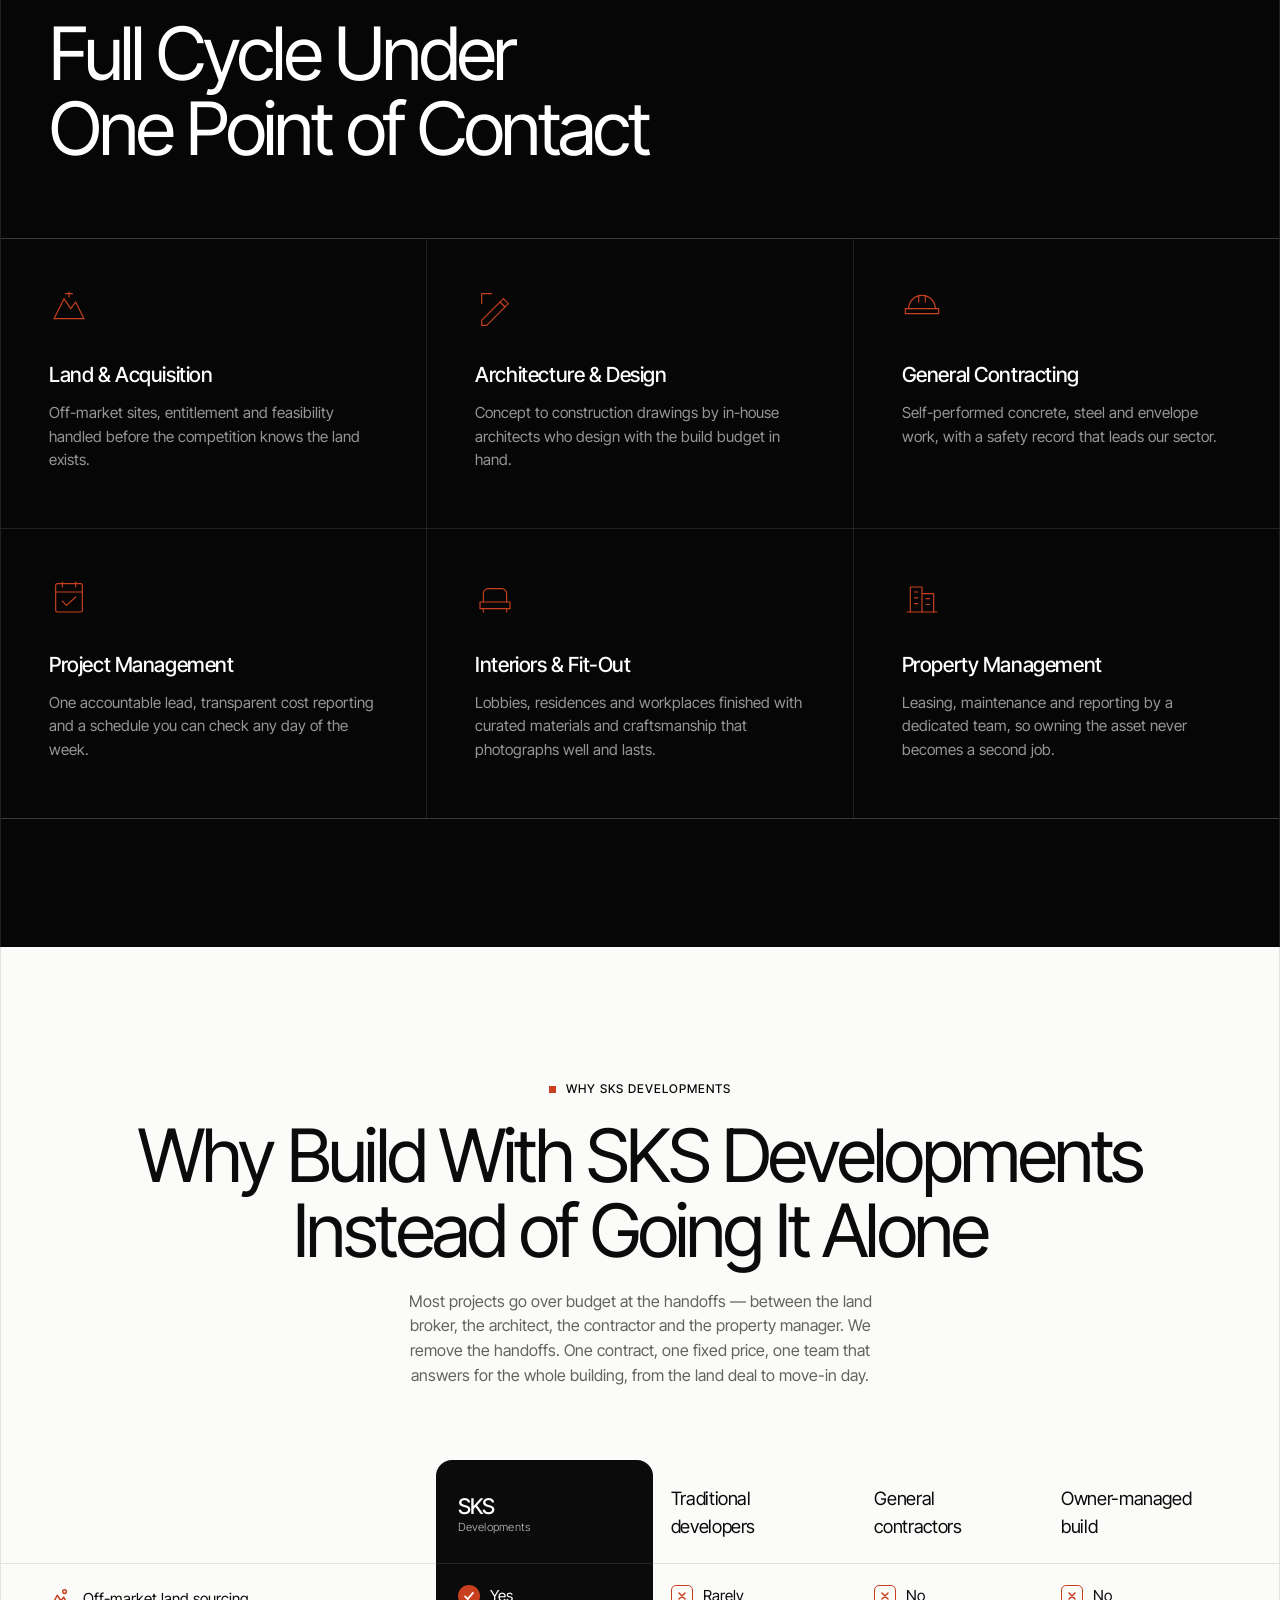
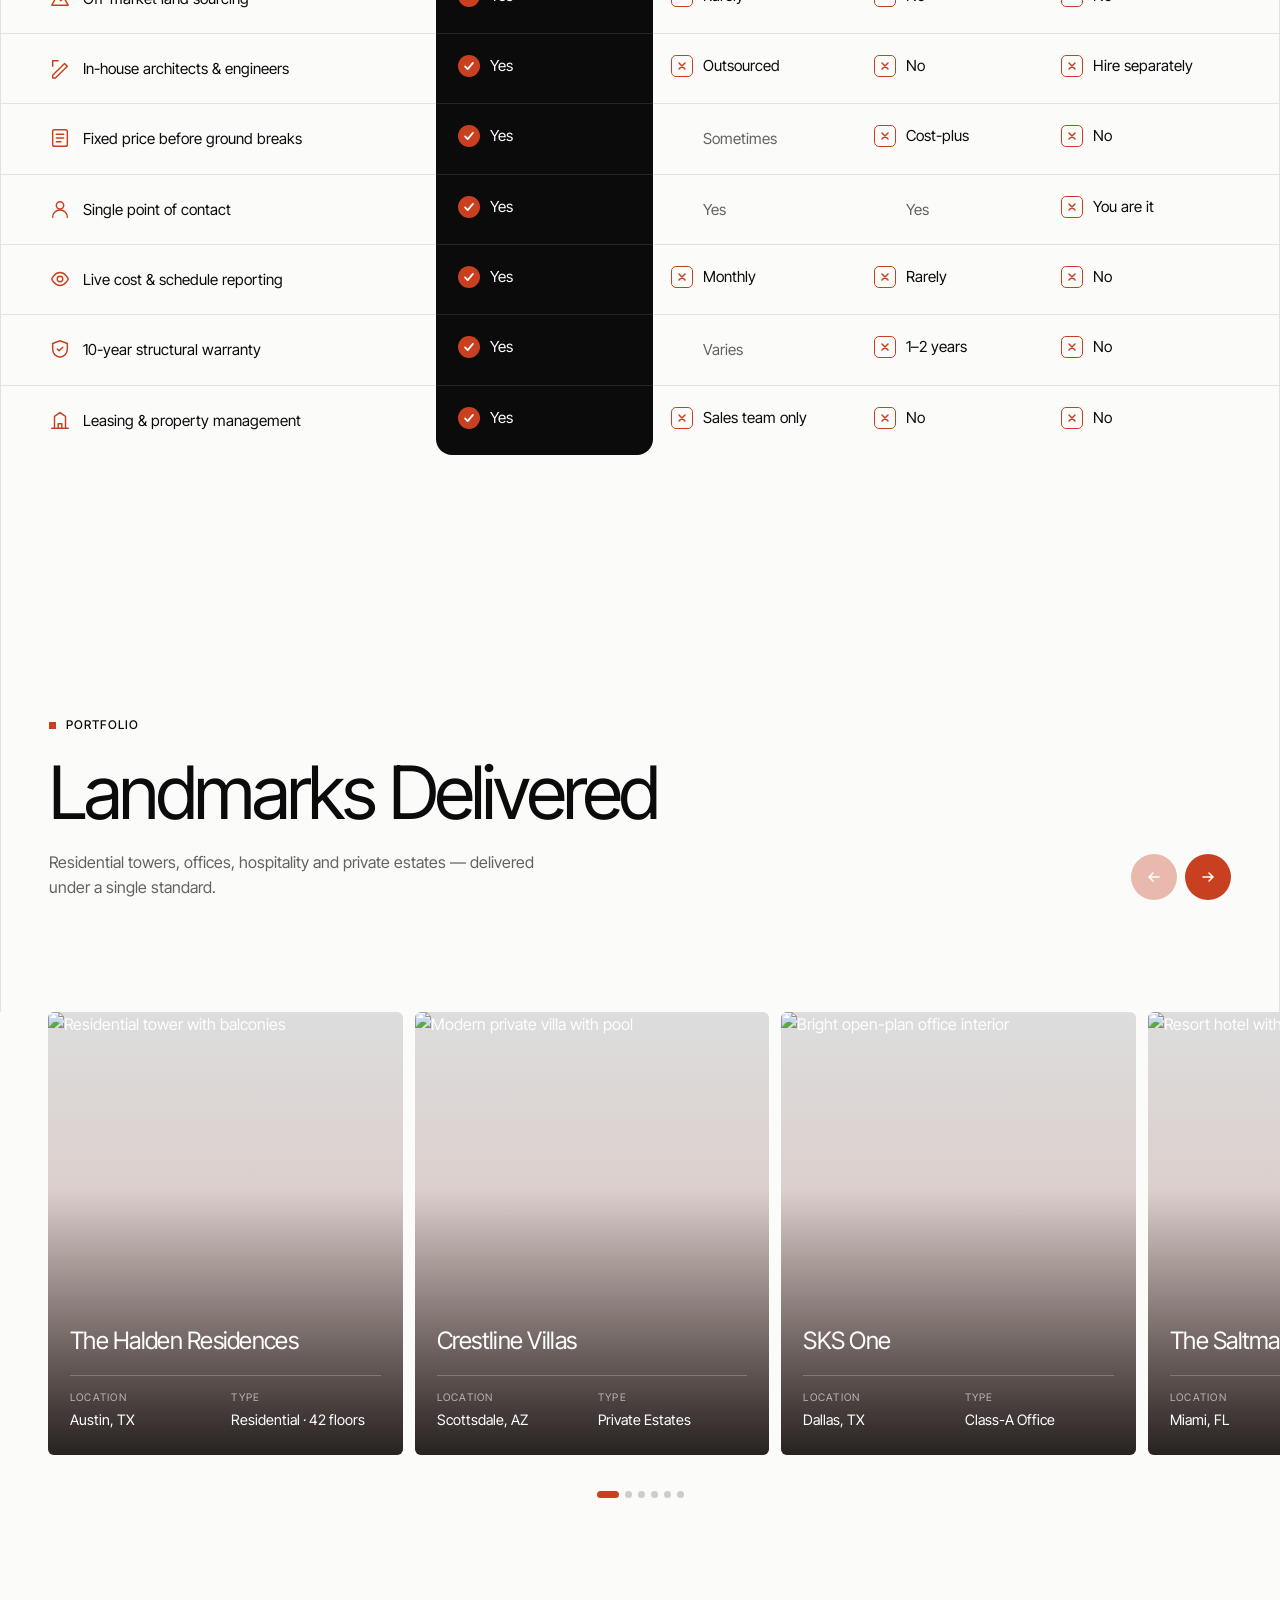
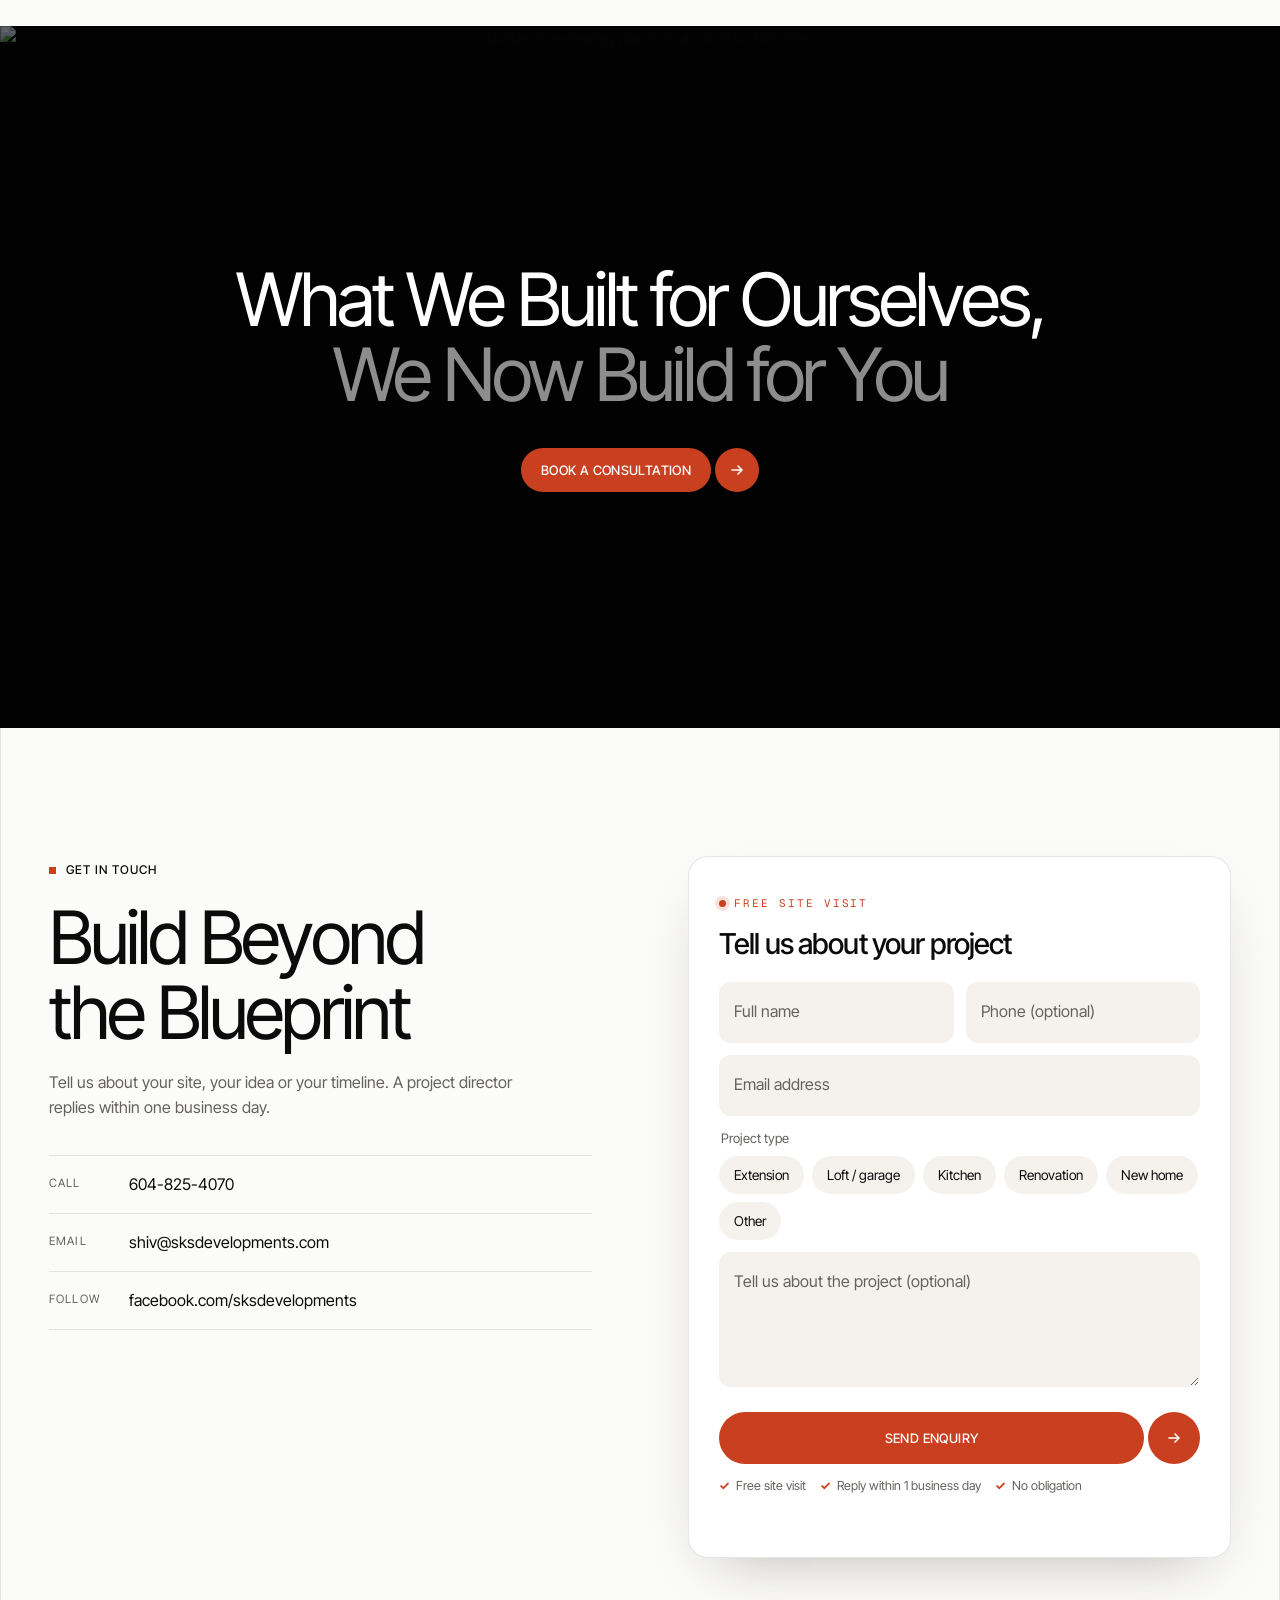
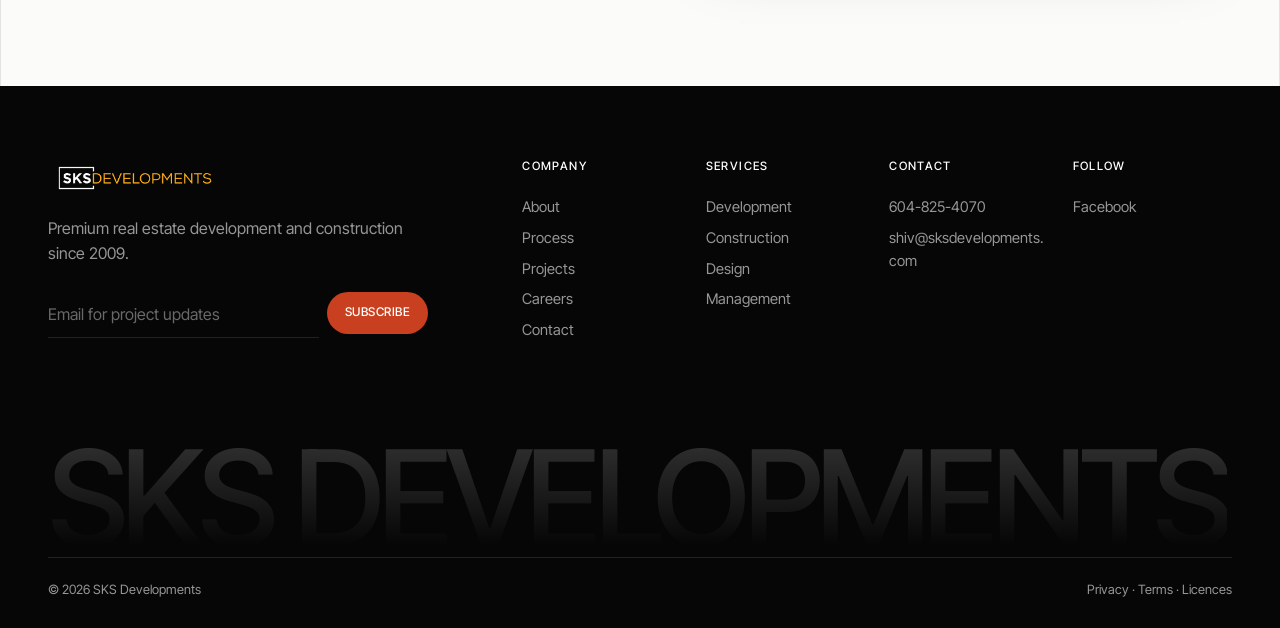
==== commit 81c74277: "About and Process: keep original sections, add designed extras About: floor-plan panel, intro cards," ====
--- a/index.html
+++ b/index.html
@@ -10,7 +10,7 @@
   <link rel="preconnect" href="https://fonts.googleapis.com" />
   <link rel="preconnect" href="https://fonts.gstatic.com" crossorigin />
   <link href="https://fonts.googleapis.com/css2?family=Geist+Mono:wght@400;500&family=Inter+Tight:wght@300;400;500;600;700;800&display=swap" rel="stylesheet" />
-  <link rel="stylesheet" href="styles.css?v=35" />
+  <link rel="stylesheet" href="styles.css?v=36" />
   <script>
     document.documentElement.classList.add('js');
     try {
--- a/styles.css
+++ b/styles.css
@@ -1705,6 +1705,107 @@
 }
 
 /* =========================================================
+   ABOUT — story band, values, who we help, areas
+   ========================================================= */
+.story2 { display: grid; gap: 28px; }
+.story2__img { position: relative; margin: 0; border-radius: 18px; overflow: hidden; aspect-ratio: 4 / 3; }
+.story2__img img { width: 100%; height: 100%; object-fit: cover; object-position: 65% 45%; filter: saturate(.85) sepia(.12); transition: transform 1.4s var(--ease); }
+.story2__img:hover img { transform: scale(1.05); }
+.story2__img figcaption {
+  position: absolute; left: 14px; bottom: 14px; padding: 8px 14px; border-radius: 999px;
+  background: rgba(10, 8, 6, .55); -webkit-backdrop-filter: blur(10px); backdrop-filter: blur(10px);
+  color: #fff; font-family: var(--mono); font-size: .62rem; letter-spacing: .16em; text-transform: uppercase;
+}
+.story2__lead { margin-top: 20px; font-size: clamp(1.25rem, 4.5vw, 1.7rem); line-height: 1.3; letter-spacing: -0.02em; color: #fff; }
+.story2__text > p:not(.eyebrow):not(.story2__lead) { margin-top: 14px; color: var(--dark-muted); line-height: 1.7; }
+.facts2 { margin-top: 28px; display: grid; grid-template-columns: 1fr 1fr; gap: 1px; background: var(--dark-line); border: 1px solid var(--dark-line); border-radius: 16px; overflow: hidden; }
+.facts2 li { background: var(--dark); padding: 16px 14px; display: grid; gap: 6px; }
+.facts2 strong { font-size: clamp(1.7rem, 6vw, 2.4rem); font-weight: 300; letter-spacing: -0.04em; line-height: 1; color: var(--accent-hi); }
+.facts2 span { font-size: .78rem; color: var(--dark-muted); line-height: 1.35; }
+@media (min-width: 960px) {
+  .story2 { grid-template-columns: 1fr 1.05fr; gap: 72px; align-items: center; }
+  .story2__img { aspect-ratio: 4 / 5; }
+}
+
+.vgrid { display: grid; grid-template-columns: 1fr 1fr; gap: 10px; }
+.vcard {
+  position: relative; overflow: hidden; background: #fff; border: 1px solid var(--line); border-radius: 18px;
+  padding: 18px 16px 20px; transition: transform .5s var(--ease), box-shadow .5s var(--ease), border-color .4s;
+}
+.vcard::before { content: ""; position: absolute; left: 0; right: 0; top: 0; height: 3px; background: var(--accent); transform: scaleX(0); transform-origin: left; transition: transform .6s var(--ease); }
+.vcard:hover { transform: translateY(-4px); box-shadow: 0 24px 50px -28px rgba(40, 26, 14, .4); border-color: transparent; }
+.vcard:hover::before { transform: scaleX(1); }
+.vcard__icon { display: grid; place-items: center; width: 44px; height: 44px; border-radius: 12px; background: #f6ece5; }
+.vcard__icon svg { width: 22px; height: 22px; fill: none; stroke: var(--accent); stroke-width: 1.6; stroke-linecap: round; stroke-linejoin: round; }
+.vcard__num { position: absolute; top: 16px; right: 16px; font-family: var(--mono); font-size: .7rem; color: var(--muted); }
+.vcard h3 { margin-top: 18px; font-size: 1.1rem; font-weight: 500; letter-spacing: -0.02em; }
+.vcard p { margin-top: 6px; font-size: .82rem; line-height: 1.5; color: var(--muted); }
+@media (min-width: 960px) { .vgrid { grid-template-columns: repeat(4, 1fr); gap: 14px; } .vcard { padding: 26px 24px 28px; } .vcard h3 { margin-top: 40px; font-size: 1.35rem; } .vcard p { font-size: .92rem; } }
+
+.pgrid { display: grid; grid-template-columns: 1fr 1fr; gap: 10px; }
+.pcard { position: relative; overflow: hidden; border-radius: 16px; aspect-ratio: 3 / 4; color: #fff; isolation: isolate; display: flex; align-items: flex-end; }
+.pcard img { position: absolute; inset: 0; width: 100%; height: 100%; object-fit: cover; z-index: -2; transition: transform 1.2s var(--ease); }
+.pcard::after { content: ""; position: absolute; inset: 0; z-index: -1; background: linear-gradient(180deg, rgba(0,0,0,0) 35%, rgba(0,0,0,.8) 100%); }
+.pcard:hover img { transform: scale(1.06); }
+.pcard__body { padding: 14px; }
+.pcard h3 { font-size: 1.05rem; font-weight: 500; letter-spacing: -0.02em; line-height: 1.15; }
+.pcard p { margin-top: 6px; font-size: .78rem; line-height: 1.45; opacity: .85; }
+@media (min-width: 960px) { .pgrid { grid-template-columns: repeat(4, 1fr); gap: 14px; } .pcard__body { padding: 22px; } .pcard h3 { font-size: 1.4rem; } .pcard p { font-size: .9rem; } }
+
+.areas2 { display: grid; gap: 28px; }
+.areas2__lead { margin-top: 20px; color: var(--dark-muted); max-width: 46ch; line-height: 1.65; }
+.areas2__lead a { color: #fff; text-decoration: underline; text-underline-offset: 3px; }
+.areas2__chips { display: flex; flex-wrap: wrap; gap: 8px; align-content: start; }
+.areas2__chips li {
+  display: inline-flex; align-items: center; gap: 8px; padding: 10px 16px 10px 12px; border-radius: 999px;
+  background: rgba(255,255,255,.06); border: 1px solid var(--dark-line); font-size: .9rem; transition: background .3s, border-color .3s;
+}
+.areas2__chips li:hover { background: rgba(232, 96, 59, .14); border-color: rgba(232, 96, 59, .45); }
+.areas2__chips svg { width: 16px; height: 16px; fill: none; stroke: var(--accent-hi); stroke-width: 1.8; }
+@media (min-width: 960px) { .areas2 { grid-template-columns: 1fr 1fr; gap: 72px; align-items: center; } .areas2__chips li { font-size: 1rem; padding: 12px 20px 12px 14px; } }
+
+/* =========================================================
+   PROCESS — timeline + duration bars
+   ========================================================= */
+.tl { position: relative; display: grid; gap: 12px; }
+.tl::before { content: ""; position: absolute; left: 21px; top: 10px; bottom: 10px; width: 2px; background: linear-gradient(var(--accent), rgba(200,64,31,.12)); }
+.tl__item { position: relative; display: grid; grid-template-columns: 44px 1fr; gap: 14px; }
+.tl__dot {
+  position: relative; z-index: 1; display: grid; place-items: center; width: 44px; height: 44px; border-radius: 50%;
+  background: var(--bg); border: 2px solid var(--accent); font-family: var(--mono); font-size: .78rem; font-weight: 500; color: var(--accent);
+  transition: background .4s, color .4s;
+}
+.tl__item:hover .tl__dot { background: var(--accent); color: #fff; }
+.tl__body { background: #fff; border: 1px solid var(--line); border-radius: 16px; padding: 14px 16px 16px; transition: box-shadow .4s, transform .4s var(--ease); }
+.tl__item:hover .tl__body { transform: translateX(4px); box-shadow: 0 18px 40px -26px rgba(40,26,14,.4); }
+.tl__body h3 { font-size: 1.1rem; font-weight: 500; letter-spacing: -0.02em; }
+.tl__body p { margin-top: 4px; font-size: .86rem; color: var(--muted); line-height: 1.5; }
+.tl__tags { margin-top: 10px; display: flex; flex-wrap: wrap; gap: 6px; }
+.tl__tags li { padding: 4px 10px; border-radius: 999px; background: #f6ece5; color: #7a3a24; font-size: .72rem; }
+@media (min-width: 960px) {
+  .tl { grid-template-columns: repeat(3, 1fr); gap: 40px 18px; }
+  .tl::before { left: 22px; right: 22px; top: 21px; bottom: auto; width: auto; height: 2px; background: linear-gradient(90deg, var(--accent), rgba(200,64,31,.15)); }
+  .tl__item { grid-template-columns: 1fr; gap: 16px; }
+  .tl__body { padding: 20px 22px 22px; }
+  .tl__item:hover .tl__body { transform: translateY(-4px); }
+}
+
+.dur { display: grid; gap: 14px; }
+.dur__row { display: grid; grid-template-columns: 1fr auto; grid-template-areas: "name time" "bar bar"; gap: 6px 12px; align-items: center; }
+.dur__name { grid-area: name; font-weight: 500; }
+.dur__time { grid-area: time; font-family: var(--mono); font-size: .78rem; color: var(--accent); }
+.dur__bar { grid-area: bar; height: 12px; border-radius: 999px; background: #efe9e1; overflow: hidden; }
+.dur__bar span { display: block; height: 100%; width: var(--w); border-radius: inherit; background: linear-gradient(90deg, var(--accent-hi), var(--accent)); transform-origin: left; transform: scaleX(0); transition: transform 1.4s var(--ease) .2s; }
+.dur__row.is-in .dur__bar span { transform: scaleX(1); }
+@media (min-width: 960px) {
+  .dur { gap: 20px; }
+  .dur__row { grid-template-columns: 260px 1fr 130px; grid-template-areas: "name bar time"; gap: 24px; }
+  .dur__name { font-size: 1.15rem; }
+  .dur__time { text-align: right; font-size: .9rem; }
+  .dur__bar { height: 16px; }
+}
+
+/* =========================================================
    REVEAL + MOTION
    ========================================================= */
 .js .reveal { opacity: 0; transform: translateY(28px); transition: opacity 1s var(--ease), transform 1s var(--ease); }
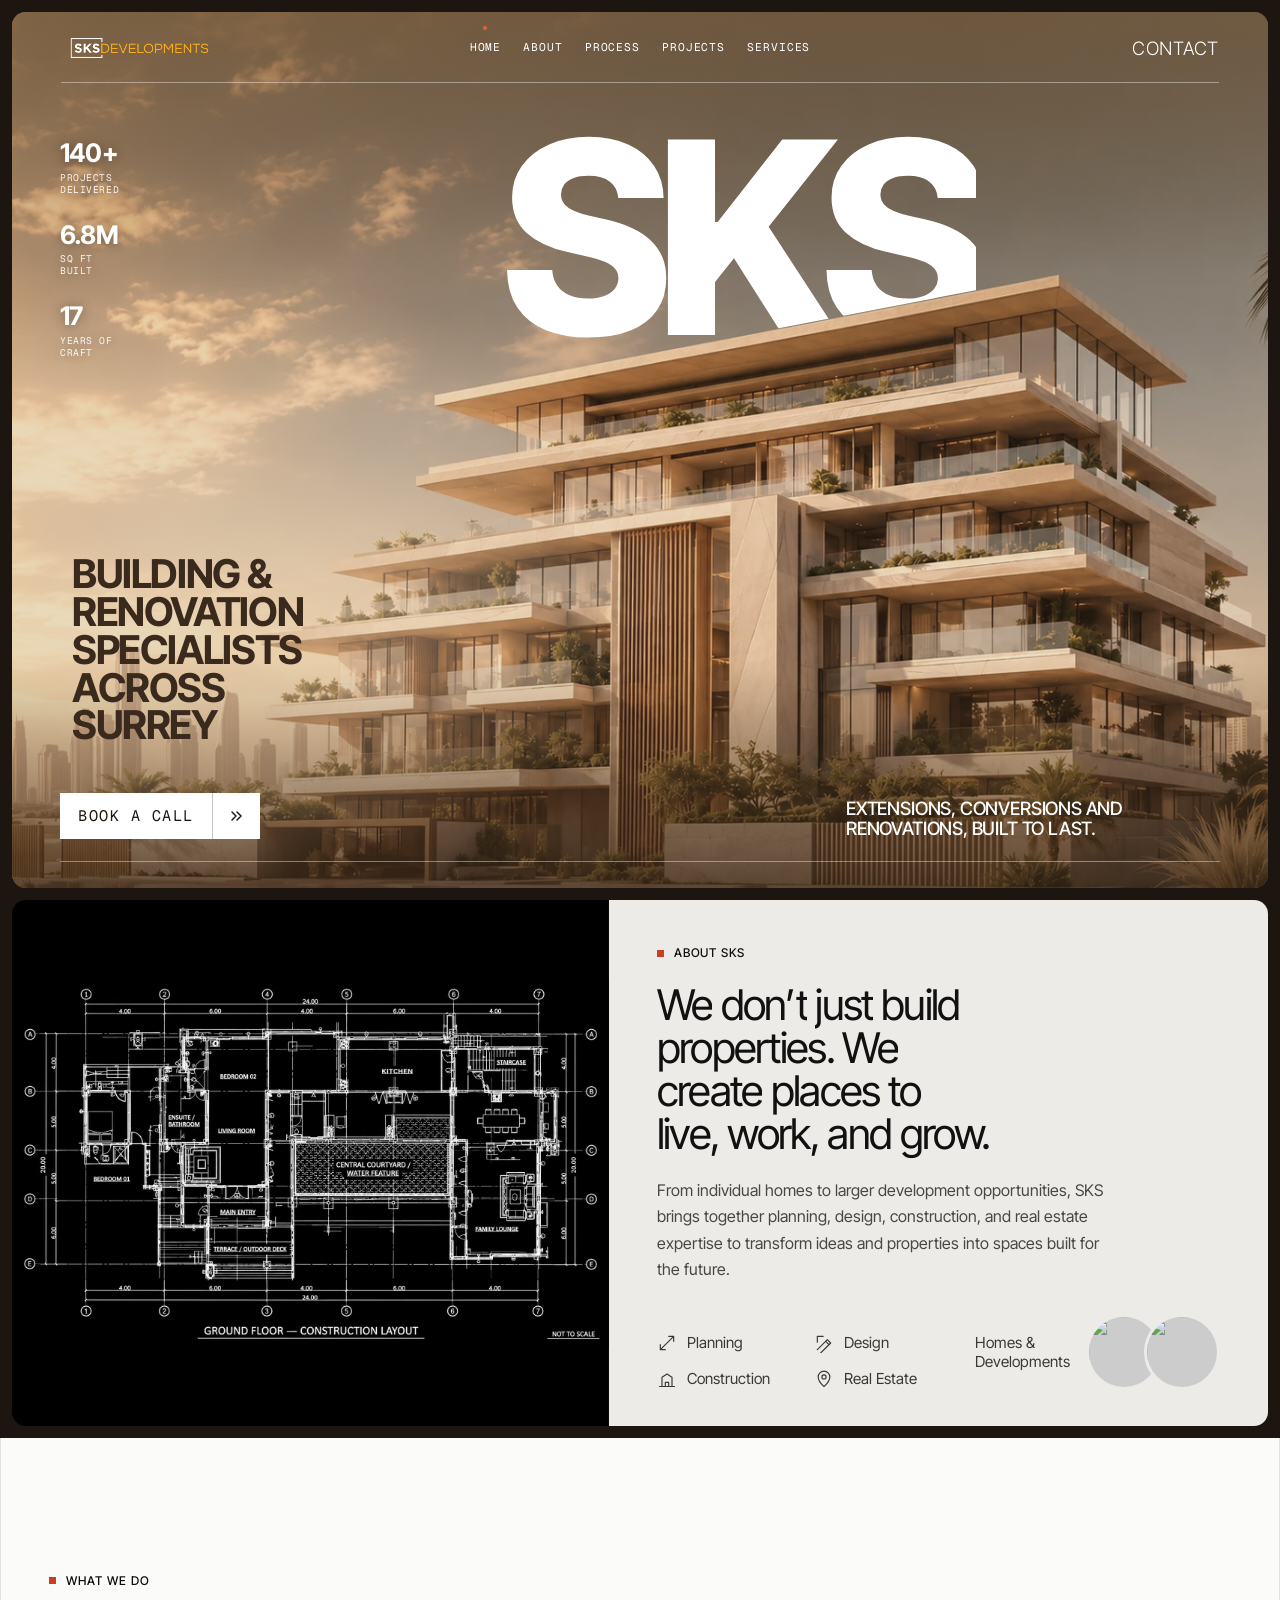
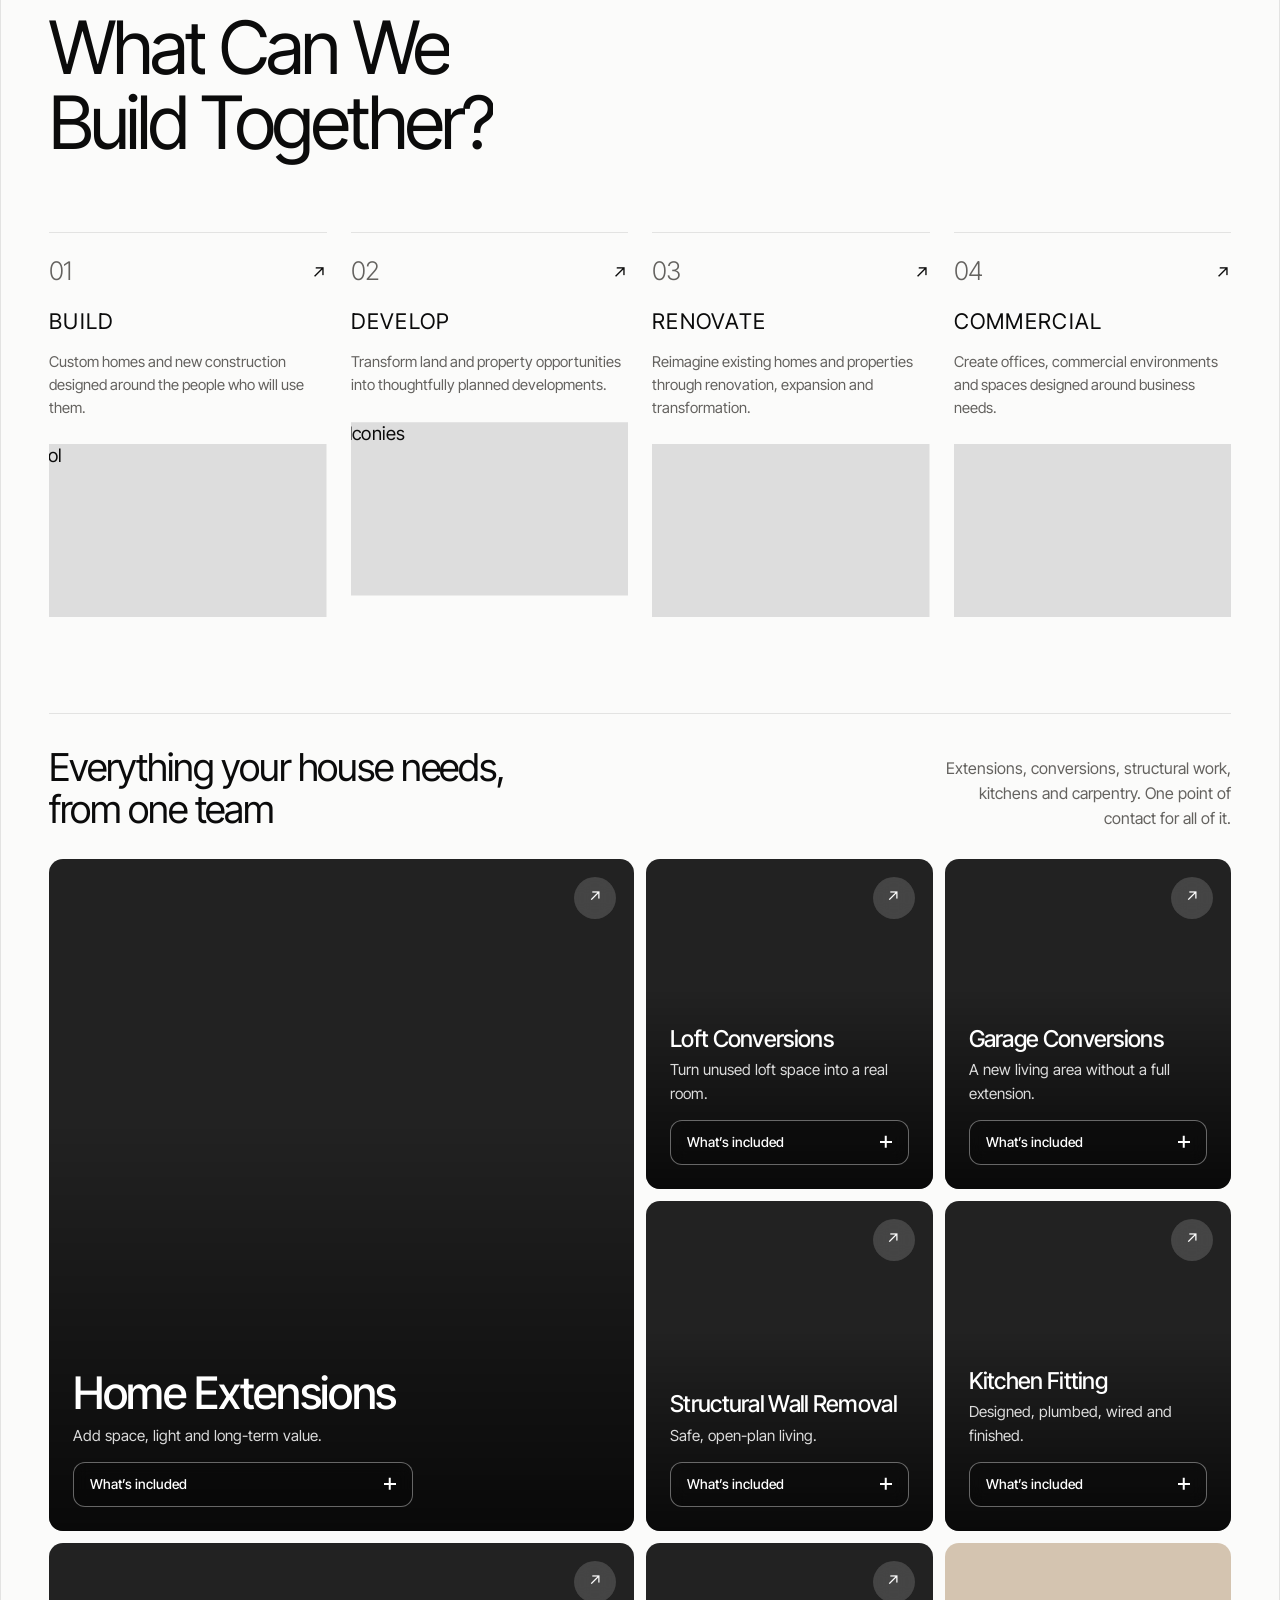
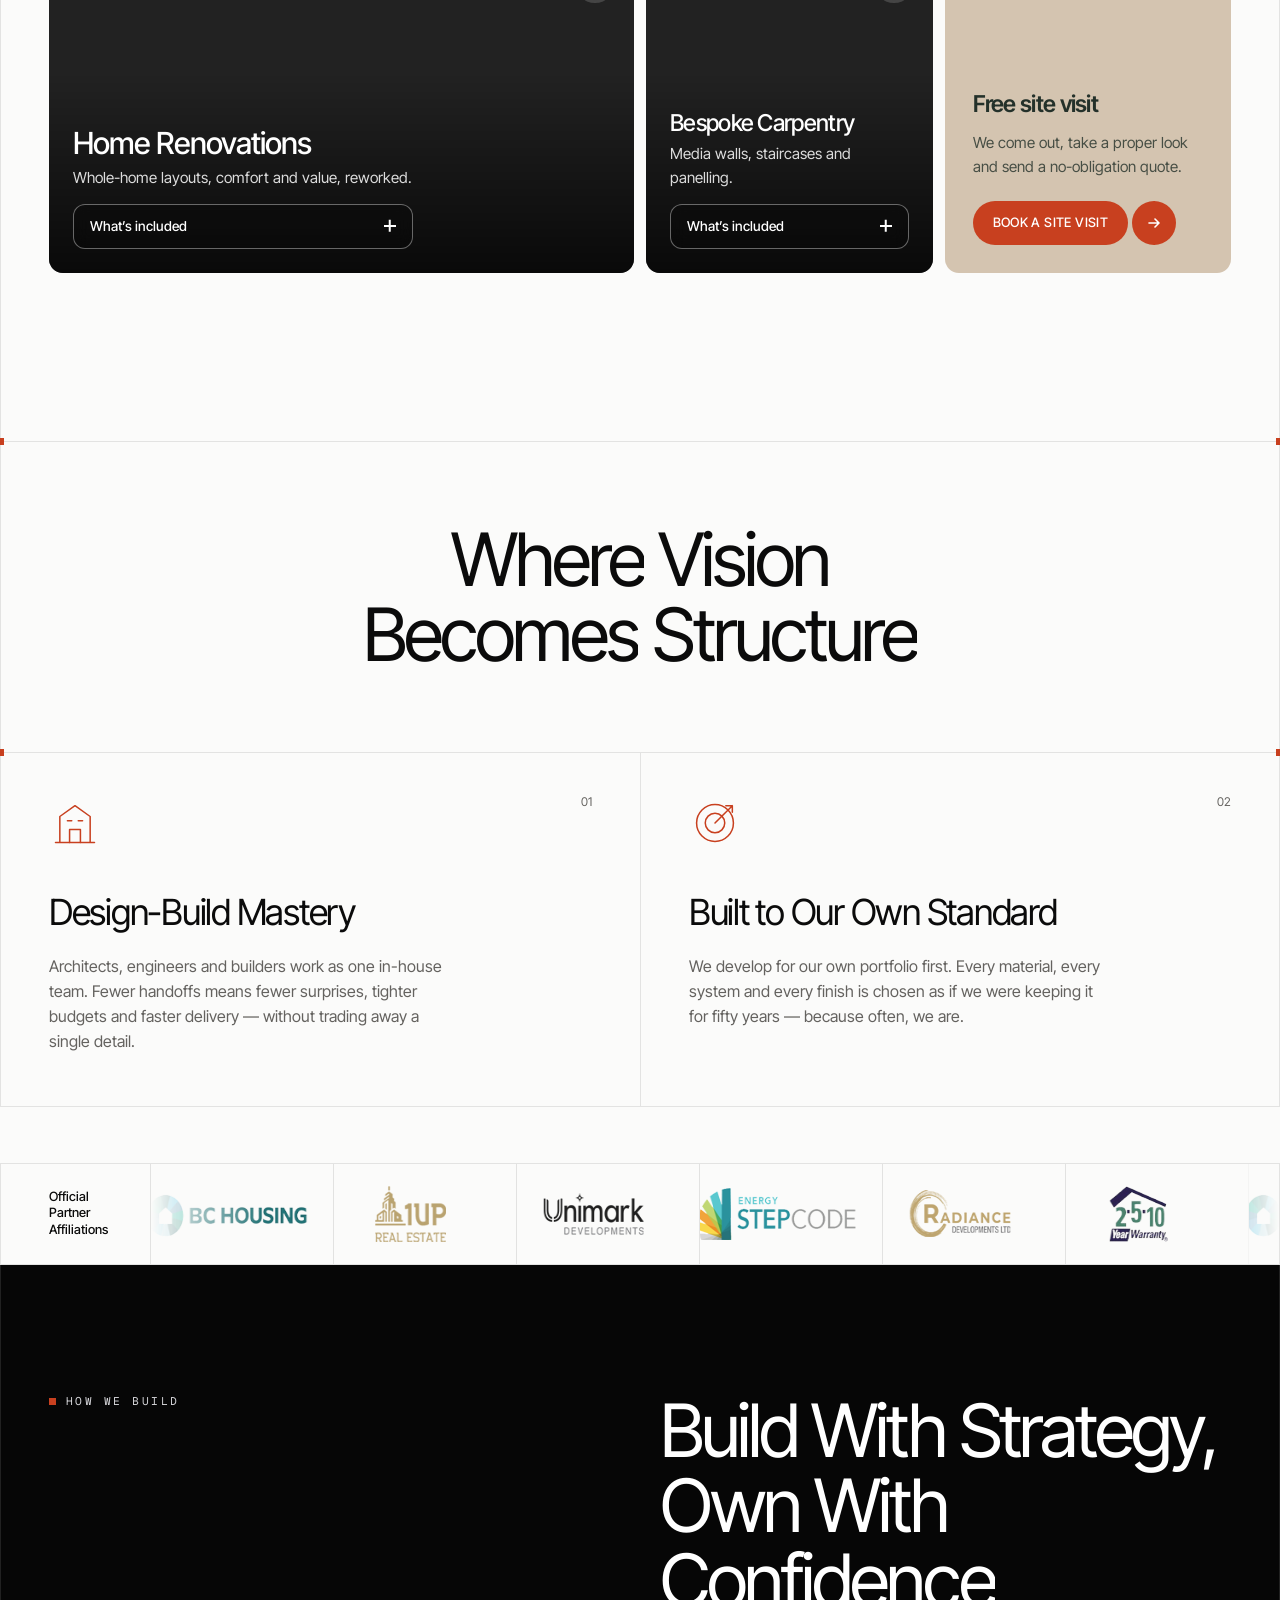
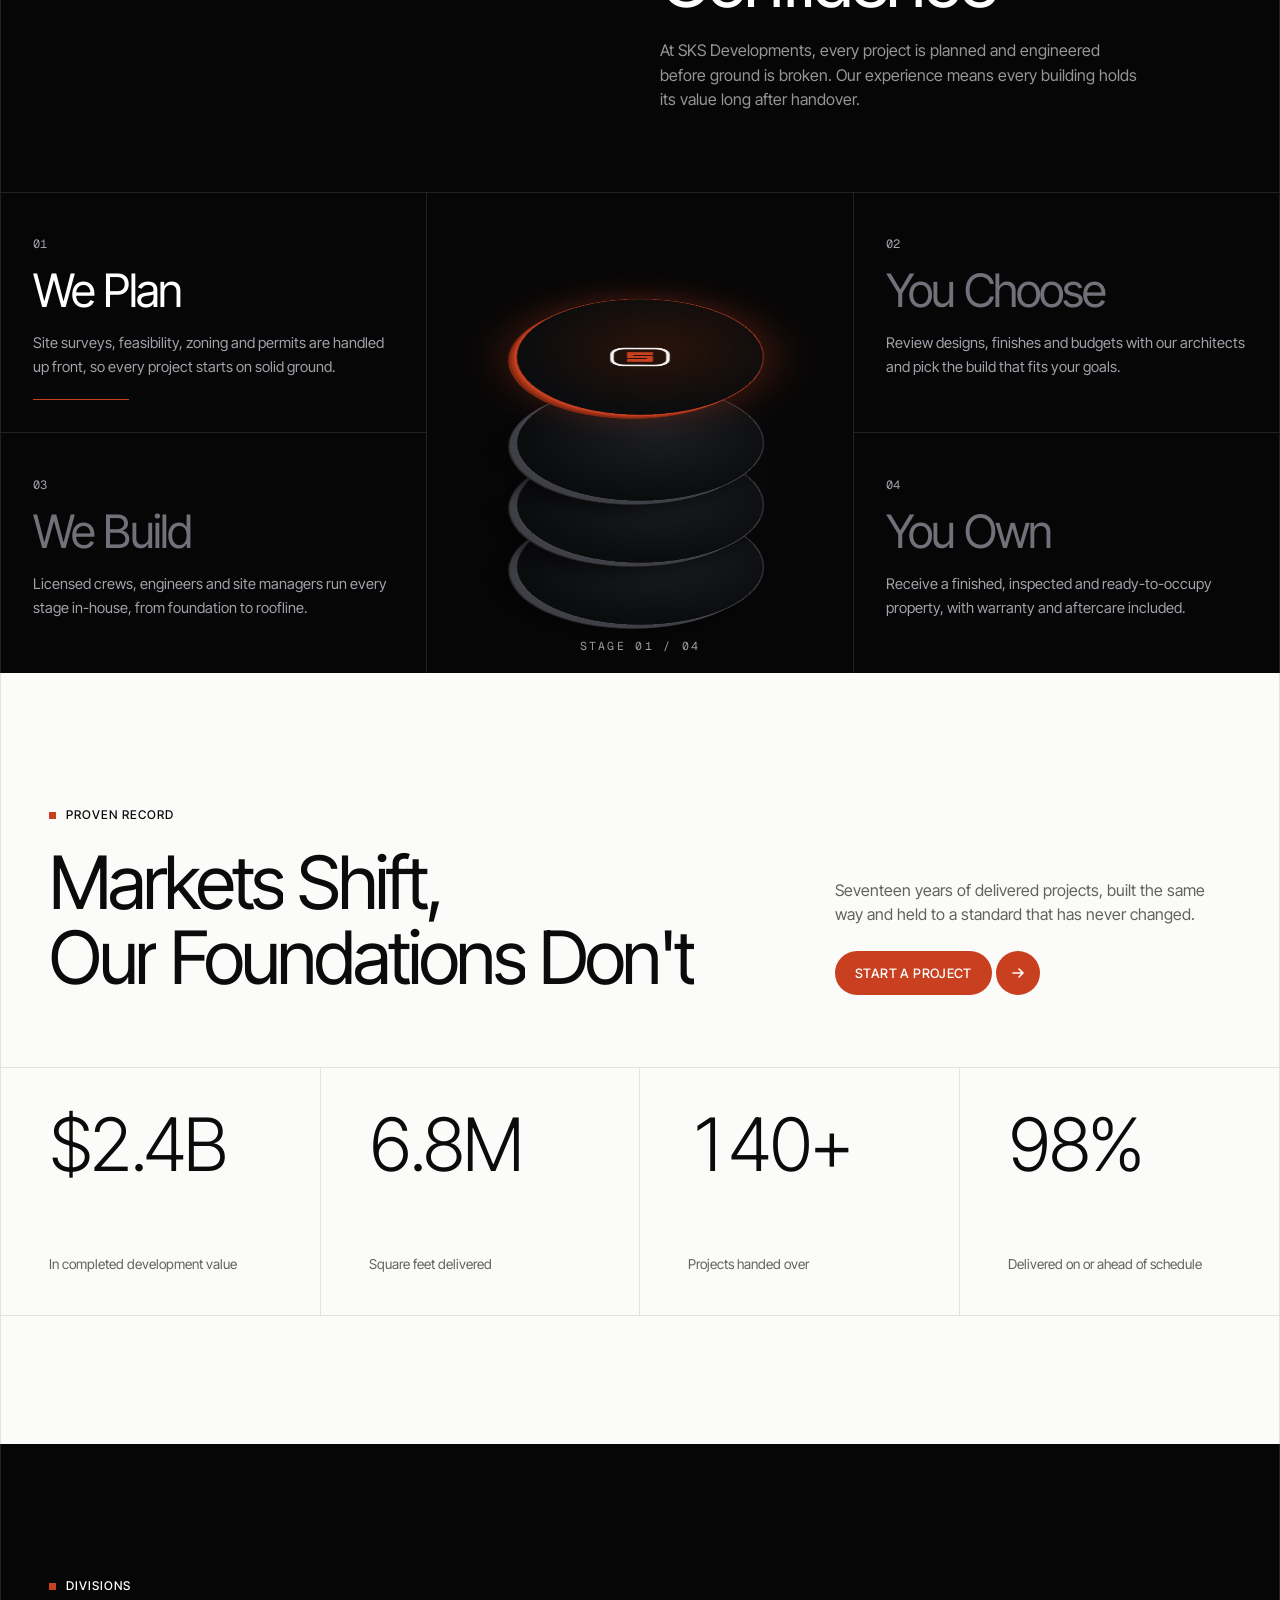
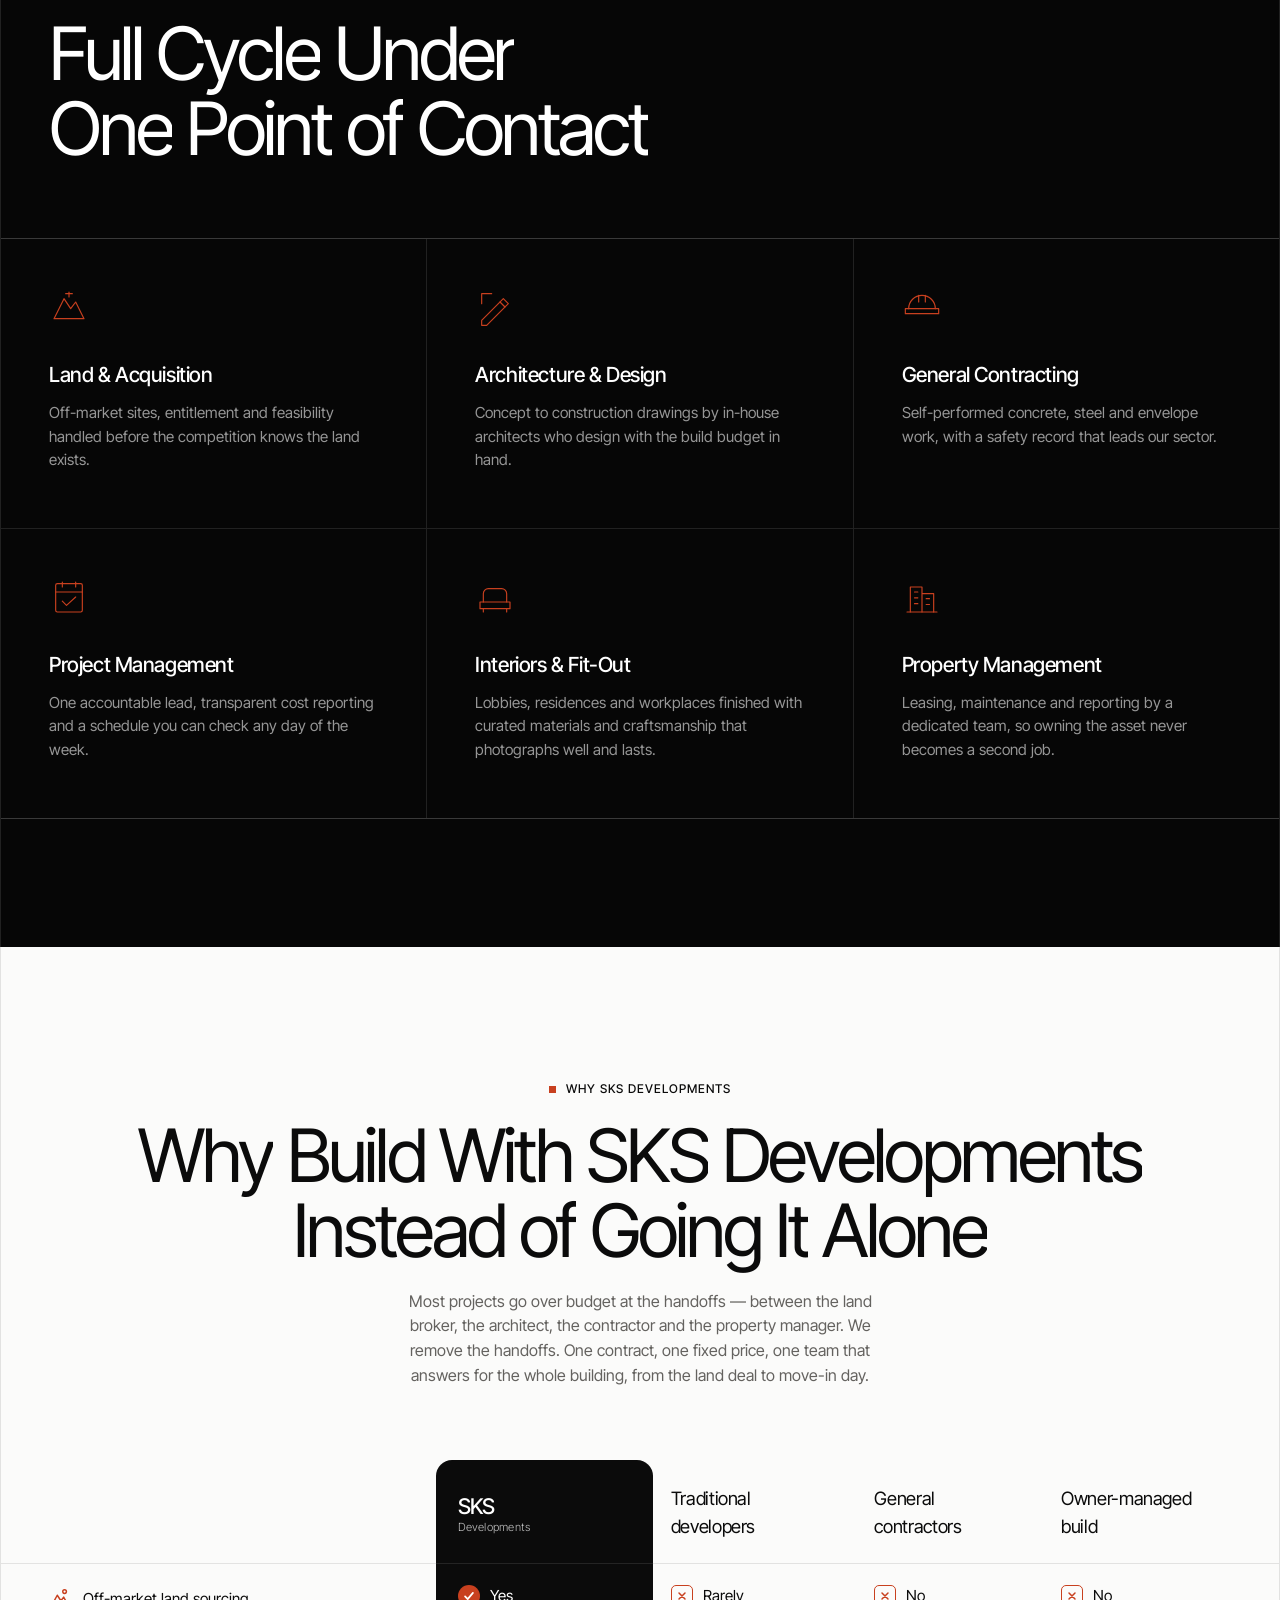
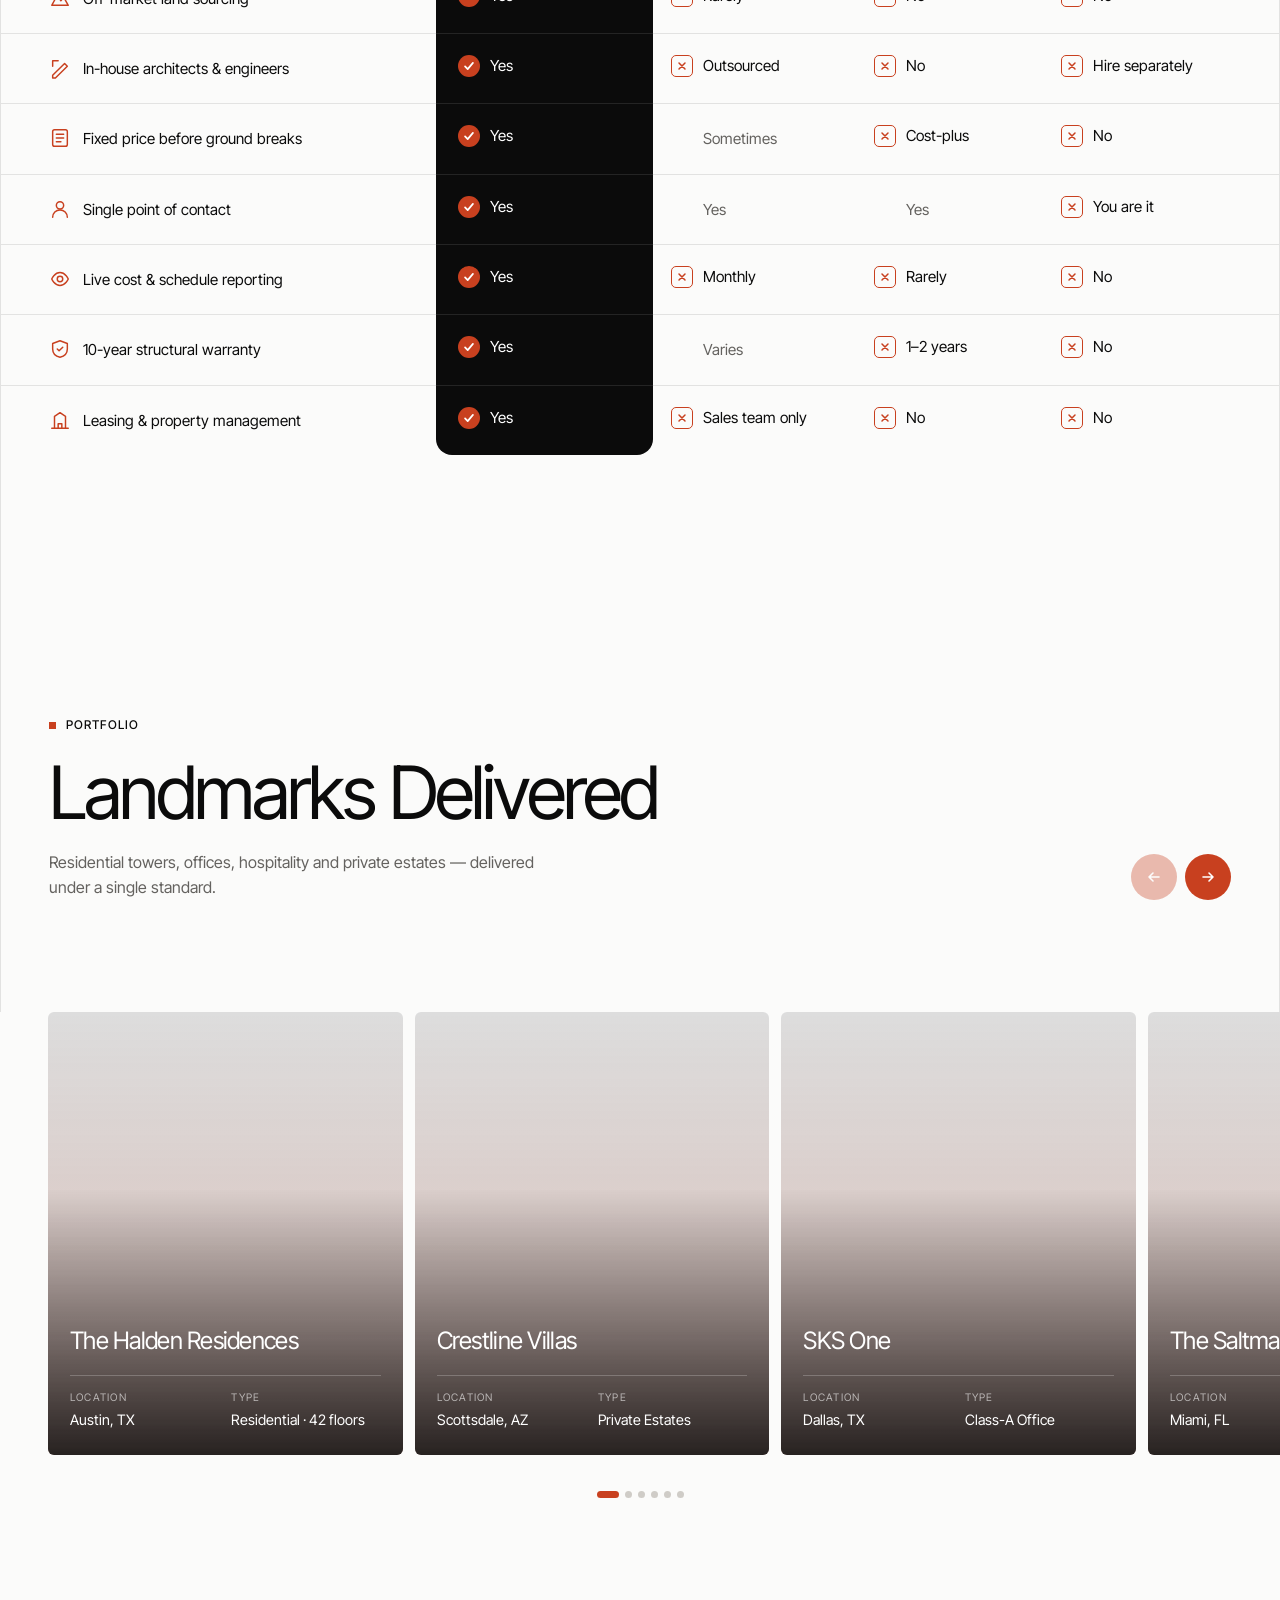
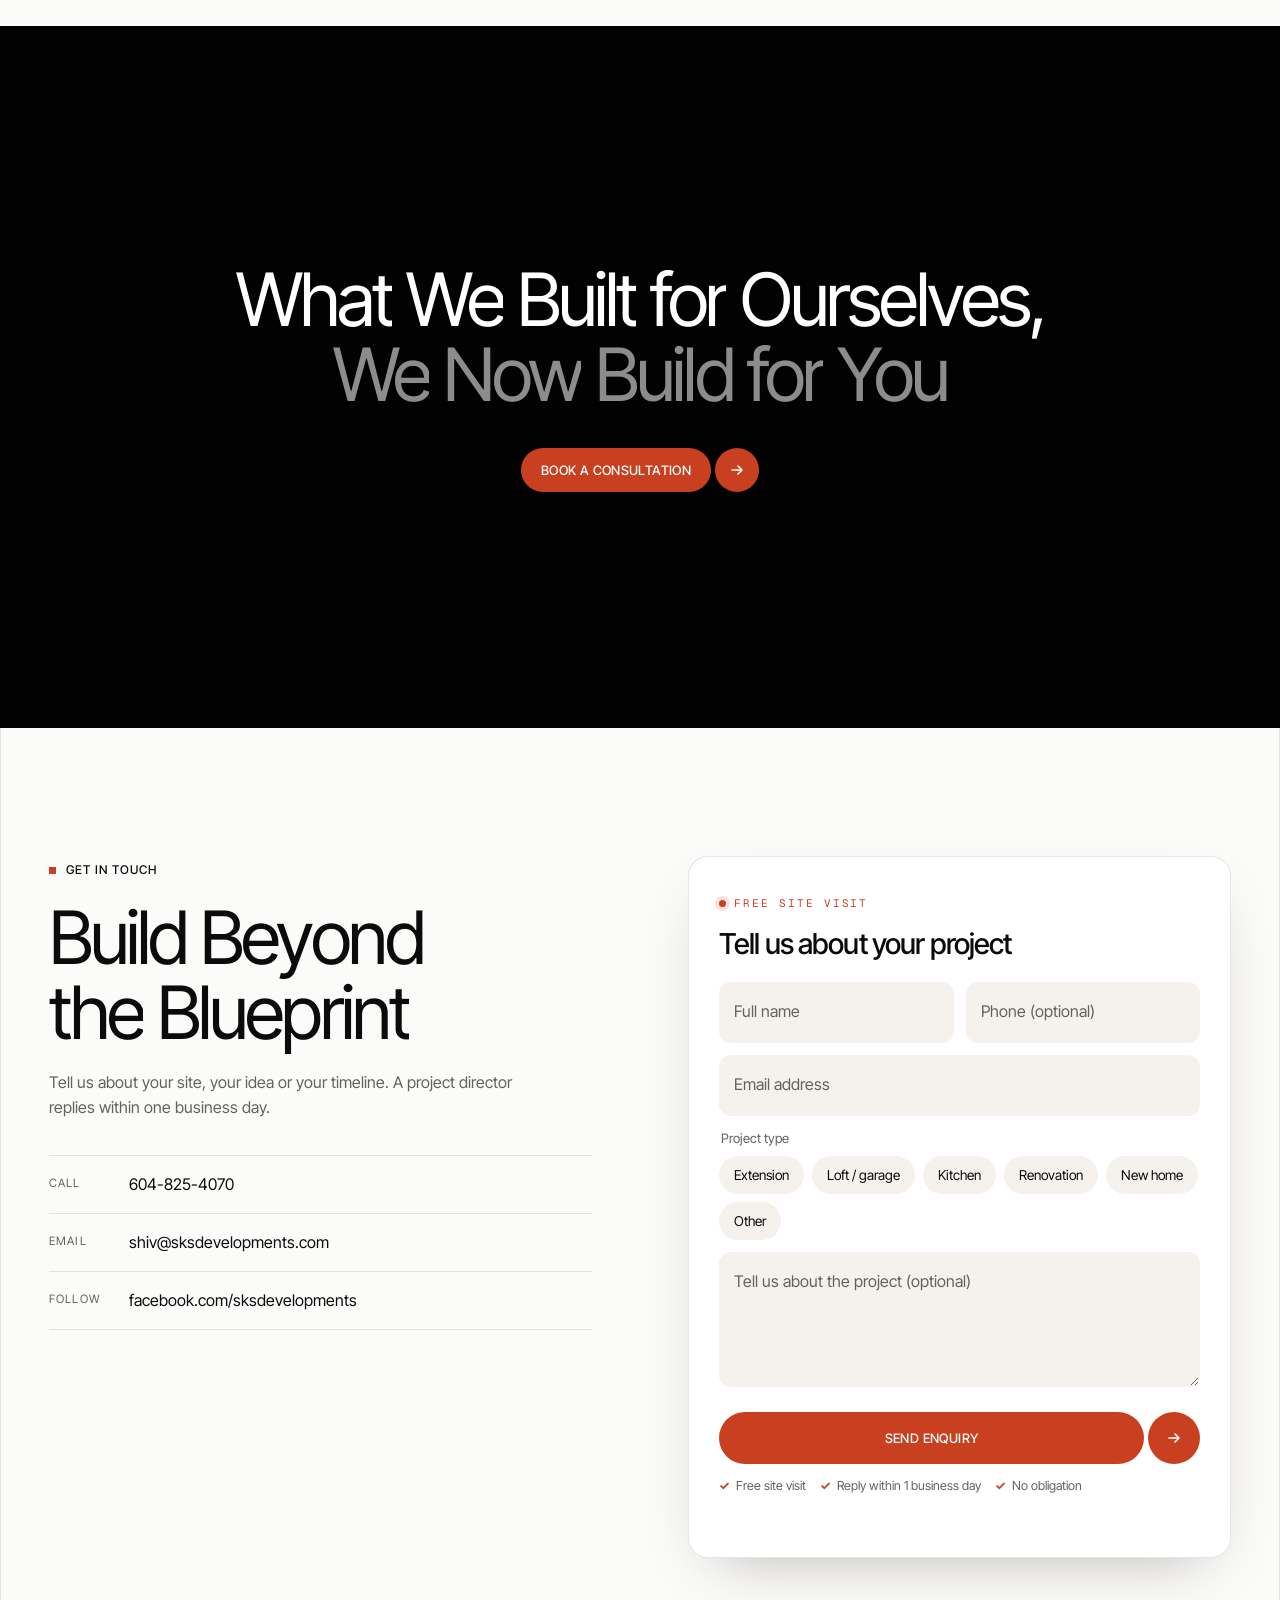
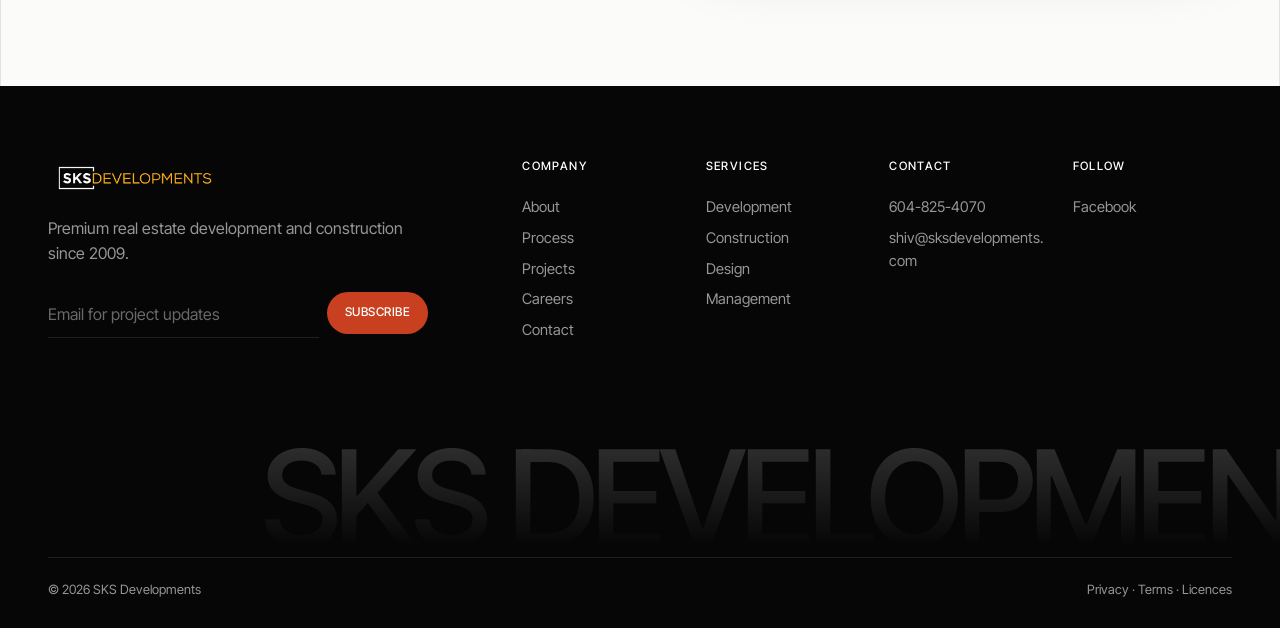
==== commit 3e559742: "Scroll motion across the site Headings rise in word by word, grid items stagger in, photos unfold fr" ====
--- a/index.html
+++ b/index.html
@@ -10,7 +10,7 @@
   <link rel="preconnect" href="https://fonts.googleapis.com" />
   <link rel="preconnect" href="https://fonts.gstatic.com" crossorigin />
   <link href="https://fonts.googleapis.com/css2?family=Geist+Mono:wght@400;500&family=Inter+Tight:wght@300;400;500;600;700;800&display=swap" rel="stylesheet" />
-  <link rel="stylesheet" href="styles.css?v=36" />
+  <link rel="stylesheet" href="styles.css?v=37" />
   <script>
     document.documentElement.classList.add('js');
     try {
@@ -823,6 +823,6 @@
     </a>
   </nav>
 
-  <script src="script.js?v=14" defer></script>
+  <script src="script.js?v=16" defer></script>
 </body>
 </html>
--- a/styles.css
+++ b/styles.css
@@ -1806,6 +1806,26 @@
 }
 
 /* =========================================================
+   SCROLL MOTION — word rise, stagger, side slides, photo unfold, parallax
+   (classes are added by script.js; nothing here runs with reduced motion)
+   ========================================================= */
+.js .reveal { transition-delay: var(--d, 0ms); }
+.js .reveal.from-left:not(.is-in) { transform: translateX(-48px); }
+.js .reveal.from-right:not(.is-in) { transform: translateX(48px); }
+.js .reveal.img-reveal { opacity: 1; transition: clip-path 1.4s var(--ease), transform 1.2s var(--ease); }
+.js .reveal.img-reveal:not(.is-in) { clip-path: inset(9% 7% 9% 7% round 18px); transform: none; }
+.js .reveal.img-reveal.is-in { clip-path: inset(0 0 0 0 round 0); }
+.js .reveal.split-words { opacity: 1; transform: none; }
+.split-words .w { display: inline-block; overflow: hidden; vertical-align: bottom; padding-bottom: .1em; margin-bottom: -.1em; }
+.split-words .w > span {
+  display: inline-block; transform: translateY(108%);
+  transition: transform 1s var(--ease); transition-delay: calc(var(--i, 0) * 45ms);
+}
+.split-words.is-in .w > span { transform: none; }
+.px { scale: 1.16; will-change: translate; }
+.footer__word { will-change: translate; }
+
+/* =========================================================
    REVEAL + MOTION
    ========================================================= */
 .js .reveal { opacity: 0; transform: translateY(28px); transition: opacity 1s var(--ease), transform 1s var(--ease); }
